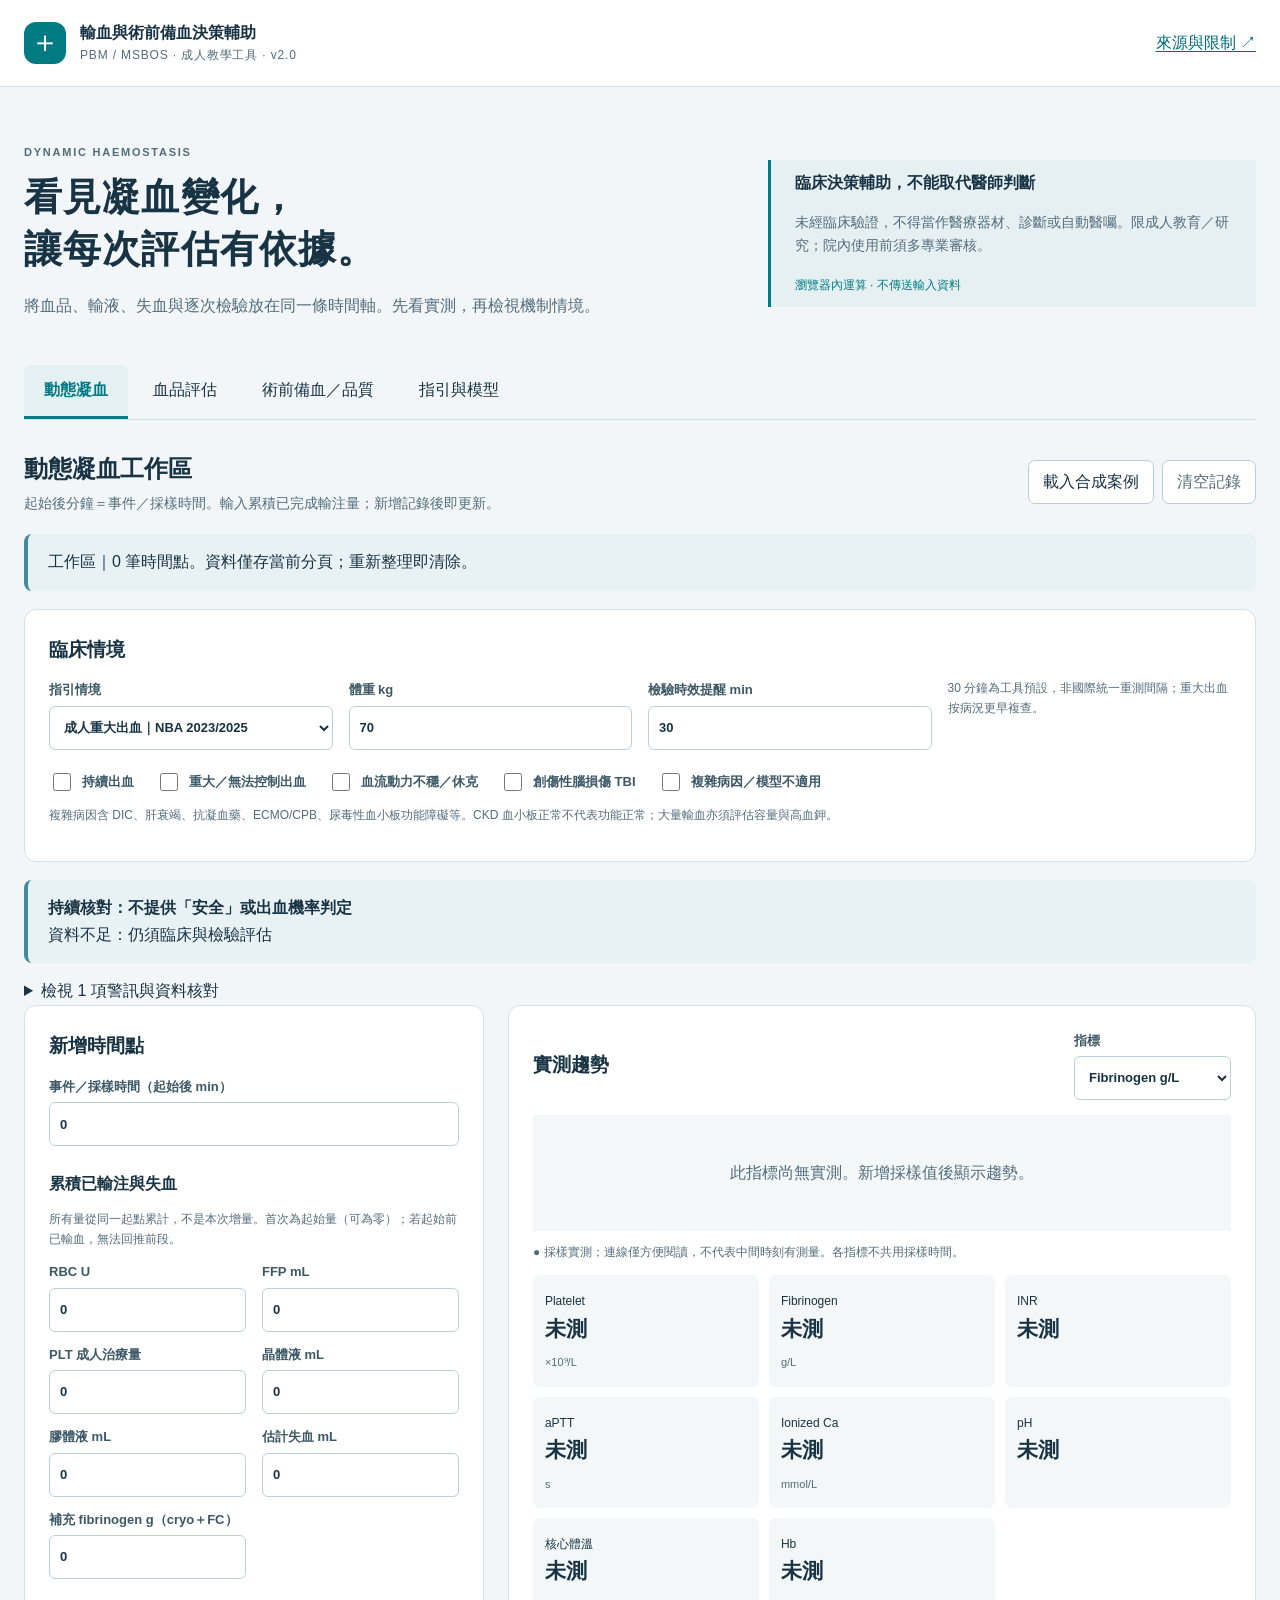
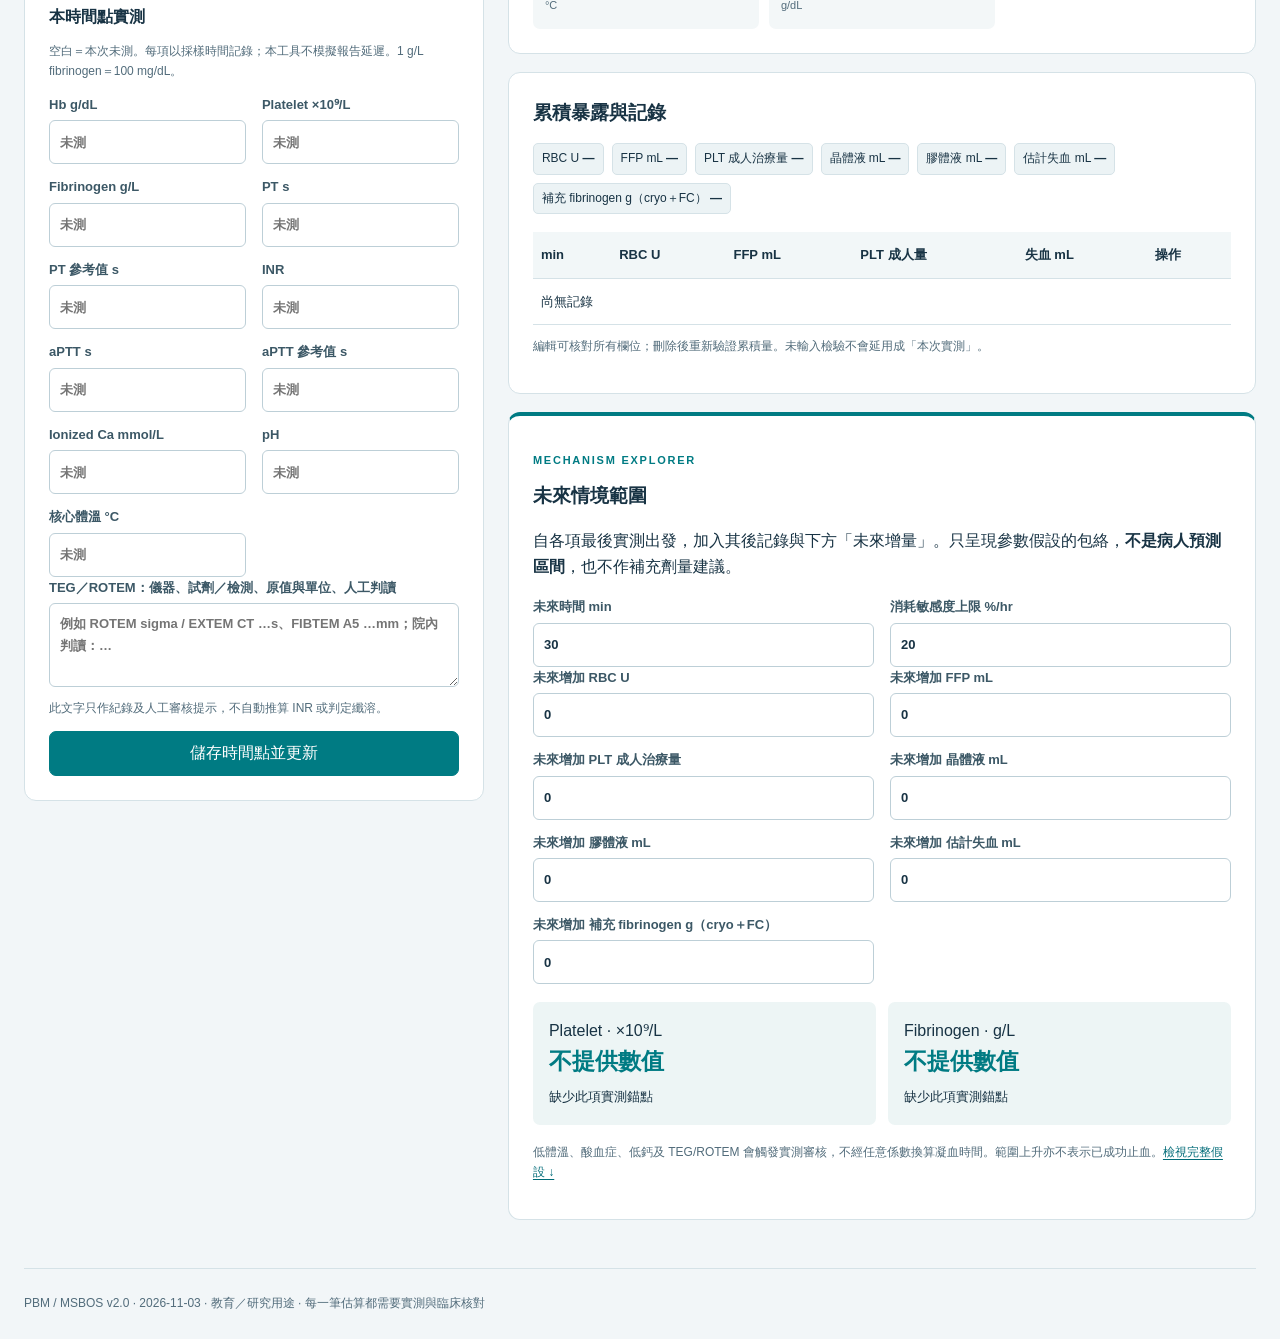
==== index.html @ fc794abc "Build dynamic coagulation education module with explicit uncertainty" ====
<!doctype html><html lang="zh-Hant"><head><meta charset="utf-8"><meta name="viewport" content="width=device-width,initial-scale=1"><meta name="referrer" content="no-referrer"><meta name="description" content="成人輸血與術前備血教學，實測凝血趨勢與具明確假設的情境模擬。"><title>輸血與術前備血決策輔助｜動態凝血</title><style>:root{--ink:#183344;--muted:#526c7b;--teal:#007b83;--line:#d5e2e7;--bg:#f2f6f8;--red:#ad3040;--amber:#8c5c16}*{box-sizing:border-box}body{margin:0;background:var(--bg);color:var(--ink);font:16px/1.65 -apple-system,BlinkMacSystemFont,"PingFang TC","Microsoft JhengHei",sans-serif}header{background:#fff;border-bottom:1px solid var(--line);padding:20px max(24px,calc((100vw - 1280px)/2));display:flex;justify-content:space-between;align-items:center;gap:20px}.brand{display:flex;gap:14px;align-items:center}.brand small{display:block;font-size:12px;letter-spacing:.07em;color:var(--muted)}.cross{background:var(--teal);color:white;width:42px;height:42px;text-align:center;font-size:30px;line-height:40px;border-radius:12px}a{color:#006b78;text-underline-offset:3px}main{max-width:1328px;padding:0 24px;margin:auto}.intro{display:grid;grid-template-columns:1.4fr 1fr;gap:60px;padding:45px 0 30px}.intro h1{font-size:38px;line-height:1.35;letter-spacing:.03em;margin:10px 0 18px}.intro p{color:var(--muted);max-width:650px}.intro aside{border-left:3px solid var(--teal);padding:10px 24px;align-self:center;background:#e6f0f2}.intro aside p{font-size:14px}.eyebrow{font-size:11px;letter-spacing:.16em;color:var(--teal);font-weight:750}.tag{font-size:12px;color:var(--teal)}nav{display:flex;gap:5px;border-bottom:1px solid var(--line);margin-bottom:25px;overflow:auto}button,input,select,textarea{font:inherit}button{cursor:pointer;border:1px solid #b8ced6;background:white;border-radius:7px;padding:8px 14px;color:var(--ink);min-height:44px}button:hover{background:#e5f0f3}button.primary{background:var(--teal);border-color:var(--teal);color:white;width:100%}.quiet{color:var(--muted)}.tab{border:0;border-radius:6px 6px 0 0;background:transparent;white-space:nowrap;padding:12px 20px;border-bottom:3px solid transparent}.tab.active{border-bottom-color:var(--teal);color:var(--teal);font-weight:700;background:#e5f0f2}h2{font-size:24px;margin:4px 0}h3{font-size:19px;margin:0 0 14px}h4{margin:25px 0 8px}.section-title{display:flex;justify-content:space-between;gap:16px;align-items:center;margin-bottom:15px}.section-title p{margin:4px 0;color:var(--muted);font-size:14px}.section-title h3{margin:0}.actions{display:flex;gap:8px;flex-shrink:0}.panel{background:#fff;border:1px solid var(--line);border-radius:12px;padding:24px;margin:18px 0;min-width:0}.grid{display:grid;gap:12px 16px}.four{grid-template-columns:repeat(4,minmax(0,1fr))}.two{grid-template-columns:repeat(2,minmax(0,1fr))}label{display:block;font-size:13px;font-weight:650;color:#3c5866}input:not([type=checkbox]),select,textarea{display:block;width:100%;min-width:0;border:1px solid #bdcfd7;border-radius:6px;padding:9px 10px;background:#fff;color:var(--ink);margin:5px 0 0;min-height:44px}textarea{resize:vertical}.checks{display:flex;gap:12px 22px;flex-wrap:wrap;margin:20px 0 8px}.checks label{display:flex;align-items:center;gap:8px}.checks input{accent-color:var(--teal);width:18px;height:18px}.hint{color:var(--muted);font-size:12px;font-weight:400}.notice{background:#e8f1f4;padding:15px 20px;border-radius:8px;border-left:4px solid #438b9c;margin:15px 0}.notice.danger{border-color:var(--red);background:#fff0f1}.notice b{display:block}.signal{border-left:3px solid #d3a15f;padding:10px 14px;margin:8px 0;background:#fbf7ef;font-size:14px}.signal.urgent{border-color:var(--red);background:#fff1f2}.workspace{display:grid;grid-template-columns:minmax(300px,.83fr) minmax(0,1.35fr);gap:24px}.workspace .panel:first-child{margin-top:0}.right{min-width:0}.metrics{display:grid;grid-template-columns:repeat(3,minmax(0,1fr));gap:10px}.metric{padding:12px;background:#f3f7f8;border-radius:7px}.metric strong{display:block;font-size:21px;font-family:ui-monospace,monospace}.metric small{font-size:11px;color:var(--muted)}.metric span{font-size:12px}.totals{display:flex;gap:8px;flex-wrap:wrap;font-size:12px;margin-bottom:18px}.totals span{background:#ecf3f5;border:1px solid var(--line);padding:5px 8px;border-radius:5px}.scroll{overflow:auto;max-width:100%}table{border-collapse:collapse;width:100%;font-size:13px}th,td{text-align:left;padding:12px 8px;border-bottom:1px solid var(--line);vertical-align:top}th{background:#f2f7f8;white-space:nowrap}td button{font-size:12px;padding:4px 8px}.scenario{border-top:4px solid var(--teal)}.range{display:grid;grid-template-columns:1fr 1fr;gap:12px;margin:18px 0}.range div{background:#edf5f5;padding:16px;border-radius:7px}.range strong{font-size:23px;display:block;font-family:ui-monospace,monospace;color:var(--teal)}.error{color:var(--red);font-weight:650;margin:12px 0}svg{display:block;width:100%;height:auto;max-height:260px}.chart-empty{padding:45px 15px;text-align:center;background:#f3f7f8;color:var(--muted)}.danger-title{color:var(--red)}footer{font-size:12px;color:var(--muted);border-top:1px solid var(--line);padding:25px 0;margin-top:30px}button:focus-visible,input:focus-visible,select:focus-visible,textarea:focus-visible,a:focus-visible{outline:3px solid #009ba3;outline-offset:3px}[hidden]{display:none!important}ul{padding-left:22px}li{margin:8px 0}#sources td{min-width:170px}#sources td:nth-child(2){min-width:280px}#qualityResult{margin-top:15px}.pane{scroll-margin-top:20px}@media(max-width:900px){.four{grid-template-columns:repeat(2,minmax(0,1fr))}.workspace{grid-template-columns:1fr}.intro{gap:24px}.intro h1{font-size:30px}.metrics{grid-template-columns:repeat(4,minmax(0,1fr))}}@media(max-width:560px){main{padding:0 14px}header{padding:15px;align-items:flex-start}header>a{font-size:12px;white-space:nowrap}.brand strong{font-size:14px}.cross{display:none}.intro{display:block;padding:25px 0 15px}.intro h1{font-size:29px}.intro aside{margin-top:22px;padding:15px}.panel{padding:18px;border-radius:9px}.section-title{align-items:flex-start;flex-direction:column}.actions{width:100%;flex-wrap:wrap}.metrics{grid-template-columns:repeat(2,minmax(0,1fr))}.four{grid-template-columns:1fr}.two{gap:12px}.range{grid-template-columns:1fr}.tab{padding:10px 14px;font-size:14px}.checks{gap:12px}.intro p{font-size:14px}h2{font-size:21px}#sources td{font-size:12px}}
</style></head><body>
<header><div class="brand"><span class="cross">＋</span><div><strong>輸血與術前備血決策輔助</strong><small>PBM / MSBOS · 成人教學工具 · v2.0</small></div></div><a href="#sources">來源與限制 ↗</a></header>
<main><div class="intro"><div><p class="eyebrow">DYNAMIC HAEMOSTASIS</p><h1>看見凝血變化，<br>讓每次評估有依據。</h1><p>將血品、輸液、失血與逐次檢驗放在同一條時間軸。先看實測，再檢視機制情境。</p></div><aside><b>臨床決策輔助，不能取代醫師判斷</b><p>未經臨床驗證，不得當作醫療器材、診斷或自動醫囑。限成人教育／研究；院內使用前須多專業審核。</p><span class="tag">瀏覽器內運算 · 不傳送輸入資料</span></aside></div>
<nav aria-label="功能"><button class="tab active" data-tab="dynamic">動態凝血</button><button class="tab" data-tab="products">血品評估</button><button class="tab" data-tab="msbos">術前備血／品質</button><button class="tab" data-tab="sources">指引與模型</button></nav>
<section id="dynamic" class="pane">
<div class="section-title"><div><h2>動態凝血工作區</h2><p>起始後分鐘＝事件／採樣時間。輸入累積已完成輸注量；新增記錄後即更新。</p></div><div class="actions"><button id="demo">載入合成案例</button><button id="clear" class="quiet">清空記錄</button></div></div>
<div id="mode" class="notice">目前無資料。請加入實測記錄，或載入教學案例。重新整理會清除所有輸入。</div>
<div class="panel"><h3>臨床情境</h3><div class="grid four"><label>指引情境<select id="context"><option value="nba">成人重大出血｜NBA 2023/2025</option><option value="trauma">創傷｜European 2023</option><option value="peri">一般術中出血｜Anaesthetists 2025</option><option value="obstetric">產科出血｜Anaesthetists 2025</option></select></label><label>體重 kg<input id="weight" type="number" value="70" min="40" max="150"></label><label>檢驗時效提醒 min<input id="stale" type="number" value="30" min="5" max="120"></label><div class="hint">30 分鐘為工具預設，非國際統一重測間隔；重大出血按病況更早複查。</div></div><div class="checks"><label><input id="active" type="checkbox">持續出血</label><label><input id="major" type="checkbox">重大／無法控制出血</label><label><input id="shock" type="checkbox">血流動力不穩／休克</label><label><input id="tbi" type="checkbox">創傷性腦損傷 TBI</label><label><input id="complex" type="checkbox">複雜病因／模型不適用</label></div><p class="hint">複雜病因含 DIC、肝衰竭、抗凝血藥、ECMO/CPB、尿毒性血小板功能障礙等。CKD 血小板正常不代表功能正常；大量輸血亦須評估容量與高血鉀。</p></div>
<div id="risk" role="status" aria-live="polite"></div>
<div class="workspace"><div><form id="recordForm" class="panel"><div class="section-title"><h3 id="formTitle">新增時間點</h3><button type="button" id="cancelEdit" hidden>取消編輯</button></div><label>事件／採樣時間（起始後 min）<input name="t" type="number" min="0" max="10080" value="0" required></label><h4>累積已輸注與失血</h4><p class="hint">所有量從同一起點累計，不是本次增量。首次為起始量（可為零）；若起始前已輸血，無法回推前段。</p><div id="exposureFields" class="grid two"></div><h4>本時間點實測</h4><p class="hint">空白＝本次未測。每項以採樣時間記錄；本工具不模擬報告延遲。1 g/L fibrinogen＝100 mg/dL。</p><div id="labFields" class="grid two"></div><label>TEG／ROTEM：儀器、試劑／檢測、原值與單位、人工判讀<textarea name="vem" rows="3" maxlength="1500" placeholder="例如 ROTEM sigma / EXTEM CT …s、FIBTEM A5 …mm；院內判讀：…"></textarea></label><p class="hint">此文字只作紀錄及人工審核提示，不自動推算 INR 或判定纖溶。</p><div id="formError" class="error" role="alert"></div><button class="primary" type="submit">儲存時間點並更新</button></form></div>
<div class="right"><div class="panel"><div class="section-title"><h3>實測趨勢</h3><label>指標<select id="trendMetric"></select></label></div><div id="chart"></div><p class="hint">● 採樣實測；連線僅方便閱讀，不代表中間時刻有測量。各指標不共用採樣時間。</p><div id="latest" class="metrics"></div></div><div class="panel"><h3>累積暴露與記錄</h3><div id="totals" class="totals"></div><div class="scroll" tabindex="0" aria-label="時間序列表"><table><thead><tr><th>min</th><th>RBC U</th><th>FFP mL</th><th>PLT 成人量</th><th>失血 mL</th><th>操作</th></tr></thead><tbody id="history"></tbody></table></div><p class="hint">編輯可核對所有欄位；刪除後重新驗證累積量。未輸入檢驗不會延用成「本次實測」。</p></div>
<div class="panel scenario"><p class="eyebrow">MECHANISM EXPLORER</p><h3>未來情境範圍</h3><p>自各項最後實測出發，加入其後記錄與下方「未來增量」。只呈現參數假設的包絡，<b>不是病人預測區間</b>，也不作補充劑量建議。</p><div class="grid two"><label>未來時間 min<input id="horizon" type="number" min="0" max="60" value="30"></label><label>消耗敏感度上限 %/hr<input id="consume" type="number" min="0" max="50" value="20"></label></div><div id="planFields" class="grid two"></div><div id="simulation" aria-live="polite"></div><p class="hint">低體溫、酸血症、低鈣及 TEG/ROTEM 會觸發實測審核，不經任意係數換算凝血時間。範圍上升亦不表示已成功止血。<a href="#model">檢視完整假設 ↓</a></p></div></div></div>
</section>
<section id="products" class="pane" hidden><h2>血品評估與再評估</h2><p>沿用動態工作區的最新實測與臨床情境。重大出血期間 Hb 可延遲反映失血，不能套穩定病人單一閾值。</p><div class="panel"><label>穩定成人 RBC 情境<select id="rbcContext"><option value="general">一般穩定住院成人（Hb &lt;7）</option><option value="cardiac">心臟手術（可採 &lt;7.5）</option><option value="cvd">骨科手術／既有心血管病（可採 &lt;8）</option><option value="ami">急性心肌梗塞（2025 條件性 &lt;10）</option></select></label><div id="rbcResult" class="notice"></div><div id="productSignals"></div><h3>人工確認清單</h3><ul><li>先找出血源並止血，核對病人、血型／不規則抗體、相容性與輸注反應。</li><li>凝血因子不足評估 FFP；低 fibrinogen 評估冷沉澱／濃縮製劑；低血小板或功能障礙需依病因判斷。不能只追求 INR 正常。</li><li>MTP 依本院包組與血品規格啟動；取得檢驗後依止血效果及目標導向調整，不由此模型自動開立。</li><li>補充後重測 CBC、PT/INR、aPTT、fibrinogen、iCa／血氣、核心體溫；需要時由受訓人員判讀 TEG/ROTEM。</li><li>CKD／心衰竭須評估 TACO、高血鉀與速率；腎移植候選者須衡量致敏風險，但不能因此延誤救命輸血。</li></ul><p>血品增量與袋數高度依賴規格及持續消耗，本版不保證「1 U RBC 增加 1 g/dL」或將海外 platelet／cryo 袋數直接套用台灣。</p></div></section>
<section id="msbos" class="pane" hidden><h2>術前備血與品質工作表</h2><div class="notice">原 HTML 的 60 餘術式表目前未取得。本版提供可操作的院內資料工作表，不冒充已核定 MSBOS。備血量需用本院術式資料及血庫規範審定。</div><div class="panel"><h3>備血核對</h3><div class="grid two"><label>術式（不輸入病人身分）<input id="surgery" maxlength="100" placeholder="填寫術式"></label><label>本院核定備血類別<select id="prep"><option value="">尚未核定／待血庫確認</option>N：不例行備血</option>T&amp;S：血型與抗體篩檢</option>T&amp;C：交叉配血</option></select></label><label>本院核定 RBC 備血 U<input id="prepUnits" type="number" min="0" max="30" step="1"></label></div><div class="checks"><label><input id="antibody" type="checkbox">不規則抗體／配血困難</label><label><input id="anemia" type="checkbox">貧血／出血風險升高</label></div><div id="prepResult" class="notice"></div><p>手術急迫性、手術醫師預估失血、既有 Hb、血品到位時間及可用血庫資源均須個別評估。N 不等於任何情況都不用輸血。</p></div><form id="qualityForm" class="panel"><h3>同術式、同期間、同族群的用血品質</h3><div class="grid four"><label>手術總人次<input name="cases" type="number" min="0" step="1" required></label><label>受血人次<input name="recipients" type="number" min="0" step="1" required></label><label>交叉配血 RBC U<input name="cross" type="number" min="0" step="1" required></label><label>實際輸注 RBC U<input name="used" type="number" min="0" step="1" required></label></div><button type="submit">計算品質指標</button><div id="qualityResult" role="status"></div><p class="hint">C:T＝配血／輸注 U；輸血率＝受血人次／手術人次；TI＝輸注 U／手術人次；利用率＝輸注／配血 U。分母零顯示無法計算。急用未交叉配血輸注不應混入此分母，需另案分析。</p></form></section>
<section id="sources" class="pane" hidden><h2>指引、閾值與模型邊界</h2><p>文獻查核日期：2026-11-03。這是可審核的教學規則，非全面涵蓋所有疾病、用藥及輸血適應症。</p>
<div class="panel"><h3>情境與來源對照</h3><div class="scroll"><table><thead><tr><th>來源</th><th>本版採用</th><th>限制</th></tr></thead><tbody><tr><td><a href="https://www.blood.gov.au/patient-blood-management-guideline-adults-critical-bleeding" target="_blank" rel="noopener">NBA 成人重大出血 2023／2025 更新</a></td><td>R1–2、GPS2：重複監測；fibrinogen &lt;2.0、INR &gt;1.5、PT/aPTT &gt;1.5×ULN、iCa &lt;1、pH &lt;7.2、核心溫度 &lt;35；考慮每 4 U RBC 重測。</td><td>警戒值不是一律輸注門檻。官方頁面現標示修訂審查中；2025 更新含 cryo 規格。</td></tr><tr><td><a href="https://link.springer.com/article/10.1186/s13054-023-04327-7" target="_blank" rel="noopener">European trauma 第六版 2023</a></td><td>R11/26–31：目標導向；重大出血且 fibrinogen ≤1.5 或功能不足評估補充；持續出血 PLT 目標 &gt;50，TBI &gt;100；iCa 維持正常（約 1.1–1.3）。</td><td>創傷情境。PT/aPTT &gt;1.5×正常值；本版創傷模式請輸入院內正常對照值。iCa &lt;0.9 特別危急，不能等到此值才處理。</td></tr><tr><td><a href="https://associationofanaesthetists-publications.onlinelibrary.wiley.com/doi/10.1111/anae.16542" target="_blank" rel="noopener">Association of Anaesthetists 2025</a></td><td>重大出血時：INR &gt;1.5、fibrinogen &lt;1.5（產科 &lt;2.0）、PLT &lt;50（產科 &lt;75）為血品評估參考。</td><td>需配合出血與重複檢驗；不可延伸為無出血者之常規預防輸血。</td></tr></tbody></table></div><p>固定比例 MTP 的袋數／成人 platelet 劑量在各國定義不同；本版不自動換算或裁定比例是否足夠。取得實測後依本院方案調整。</p><p><a href="https://www.isbtweb.org/resource/red-blood-cell-transfusion-2023-aabb-international-guidelines.html" target="_blank" rel="noopener">AABB 2023 RBC 指引</a>用於穩定成人；<a href="https://www.aabb.org/news-resources/news/article/2025/08/20/expert-panel-recommends-liberal-transfusion-strategy-for-hospitalized-patients-with-ami" target="_blank" rel="noopener">AABB 2025 AMI</a>為條件性、低確定性建議，需個別權衡。</p><p><a href="https://www.isth.org/page/Published_Guidance" target="_blank" rel="noopener">ISTH 2026 factor concentrates guidance</a>（doi:10.1016/j.jtha.2026.07.030）已在官方清單確認；全文存取受限，未據此新增劑量或宣稱完整符合。台灣仿單、給付與院內 MTP 均待另行核定。</p></div>
<div class="panel" id="model"><h3>情境模型：機制與未驗證假設</h3><p>本版刻意不用風險分數、事件機率、精確凝血時間或經驗證之名義。每項最後採樣值各自重新錨定，逐區間運算；未來欄位為增量，歷史欄位為累積量。尚未重測的舊值仍標示原時間。</p><ul><li>估計血容量 V＝體重 × 0.06–0.08 L/kg；Hct 假設 0.35–0.45，血漿容積 PV＝V×(1−Hct)。不適用妊娠血容量、極端體型、兒童或大量血容量變化的精確推估。</li><li>區間有效輸入 I＝RBC U×0.28 L＋FFP L＋PLT 成人量×0.25 L＋晶體液 L×0.15–0.40＋膠體液 L。0.28/0.25 L 是假設規格；實際產品體積需血庫核對。膠體液僅作容量近似，未描述直接凝血效應。</li><li>稀釋因子 D＝exp(−min(失血 L,I)/V)×V/[V＋max(0,I−失血 L)]。維持固定參考血容量、均勻混合及近似等容置換；失血而無補液不直接降低濃度，但絕不表示無休克。</li><li>下一值＝前值×D×(1−c)<sup>區間小時</sup>＋假設補充增量。c 範圍 0 至所選上限（預設 20%/hr、可調 0–50），是敏感度假設，不是測得消耗率。</li><li>PLT 增量＝成人量×15–45 ×10⁹/L×70/體重；fibrinogen 增量＝(FFP L×1.5–3 g/L＋實際已補充 fibrinogen g)×0.4–1.0/PV。僅粗略表達回收率差異；冷沉澱必須由血庫換算實際 g，不輸入袋數。</li><li>補充視為區間末進入，先失血／稀釋後補充；無法刻畫區間內先後順序、尿量、分布、持續流失、免疫破壞、纖溶與內源生成。應將重要輸注與採樣拆成多個時間點。</li><li>枚舉 2⁵ 組參數角點顯示最小／最大，沒有分布校準或臨床驗證，不是 95% 區間，亦不保證包住真值。實際回收可為零，消耗可超出假設。</li><li>錨點後失血 ≥最低估計血容量、淨血管內容量偏差 &gt;30%V、錨點超過 120 min、體重不在 40–150 kg 或勾選複雜病因：停止數值情境。這些停止條件亦是工具保守設定，非生理硬界線。</li></ul><p><b>PT/INR、aPTT、iCa、pH、體溫與 TEG/ROTEM 不作數值預測。</b>凝血時間與因子濃度非線性，檢驗可能在標準溫度、再鈣化條件下測得，不能充分反映低溫或低鈣在體內的影響。</p></div>
<div class="panel"><h3>資料、審核與版本狀態</h3><p>不要求姓名、病歷號或身分資料；輸入僅留在此分頁記憶體，無上傳、分析追蹤或自動儲存。請勿輸入可識別病人資料。教學案例完全合成。關閉／重新整理即清除；公開程式庫不含臨床紀錄。</p><p>本版為原附件無法取得後的重建版本，保留功能方向而非原始術式表。所有模型與規則需由血庫、麻醉、急診、相關主治醫師及輸血委員會審核；尚未進行前瞻性或回溯性臨床效度驗證。</p></div></section>
<footer>PBM / MSBOS v2.0 · 2026-11-03 · 教育／研究用途 · 每一筆估算都需要實測與臨床核對</footer></main><script>/* Deterministic education logic. No patient-specific validated prediction. */
const Coag=(()=>{
'use strict';
const exposure=['rbc','ffp','plt','cryst','colloid','loss','fibG'];
const labs={hb:['Hb','g/dL',0,30],platelet:['Platelet','×10⁹/L',0,2000],fibrinogen:['Fibrinogen','g/L',0,20],pt:['PT','s',1,300],ptNormal:['PT 參考值','s',1,100],inr:['INR','',.1,30],aptt:['aPTT','s',1,500],apttNormal:['aPTT 參考值','s',1,200],ca:['Ionized Ca','mmol/L',0,3],ph:['pH','',6.5,7.8],temp:['核心體溫','°C',25,43]};
const numeric=v=>v===null||v===undefined||String(v).trim()===''?null:(Number.isFinite(Number(v))?Number(v):null);
function validate(rows){let prev=null;for(const r of rows){if(!Number.isFinite(r.t)||r.t<0||r.t>10080)throw Error('時間須為 0–10080 分鐘');if(prev&&r.t<=prev.t)throw Error('時間須嚴格遞增；同次抽血請編輯原列');for(const k of exposure){if(!Number.isFinite(r[k])||r[k]<0)throw Error(k+' 累積量須為非負數');if(prev&&r[k]<prev[k])throw Error(k+' 累積量不得減少');}for(const [k,v]of Object.entries(labs))if(r[k]!=null&&(!Number.isFinite(r[k])||r[k]<v[2]||r[k]>v[3]))throw Error(v[0]+' 超出輸入範圍');prev=r;}return true;}
function latest(rows,k){for(let i=rows.length-1;i>=0;i--)if(rows[i][k]!=null)return{value:rows[i][k],t:rows[i].t,row:rows[i],index:i};return null;}
function assess(rows,c){validate(rows);const last=rows.at(-1);const now=last?.t??0;const L={};for(const k of Object.keys(labs))L[k]=latest(rows,k);const alerts=[];const add=(code,text,level='review')=>alerts.push({code,text,level});const bleeding=c.active||c.major||c.shock;
if(c.major||c.shock)add('mtp','重大出血／休克：立即由團隊評估啟動或持續 MTP/MHP、止血與灌流復甦；同步通知血庫、麻醉／急診及主治醫師，不等待檢驗或模擬。','urgent');
const fibCut=c.context==='nba'||c.context==='obstetric'?2:1.5;const pCut=c.context==='trauma'&&c.tbi?100:c.context==='obstetric'?75:50;
if(L.fibrinogen&&(c.context==='trauma'?L.fibrinogen.value<=fibCut:L.fibrinogen.value<fibCut))add('fib',`Fibrinogen ${L.fibrinogen.value} g/L：${c.context==='nba'?'低於重大出血警戒值 2.0':'達所選情境補充評估閾值 '+fibCut}；${bleeding?'評估冷沉澱或纖維蛋白原補充，依血庫規格與重測調整':'先核對病因與出血，不能僅憑此值自動輸血'}。`,bleeding?'urgent':'review');
if(L.platelet&&(c.context==='trauma'?L.platelet.value<=pCut:L.platelet.value<pCut))add('plt',`Platelet ${L.platelet.value} ×10⁹/L：${bleeding?'評估血小板補充':'核對出血／處置情境，非自動輸注'}；所選情境參考 ${pCut}，數量不代表功能。`,bleeding?'urgent':'review');
// PT/aPTT ratios only from paired reference in same blood draw.
const prolonged=rows.some(r=>r===L.pt?.row&&r.ptNormal!=null&&r.pt/r.ptNormal>1.5)||rows.some(r=>r===L.aptt?.row&&r.apttNormal!=null&&r.aptt/r.apttNormal>1.5)||L.inr?.value>1.5;
if(prolonged)add('factor',`PT/INR 或 aPTT 延長：${bleeding?'評估凝血因子缺乏與 FFP 目標導向補充':'核對病因與出血情境'}；肝病／抗凝血藥物不能以 INR 一律矯正。`,bleeding?'urgent':'review');
for(const [k,cut,msg]of [['ca',c.context==='trauma'?1.1:1,'游離鈣低：複測、評估 citrate 負荷及鈣補充；目標為正常範圍，不以警戒值當完整矯正目標'],['ph',7.2,'酸血症：評估灌流、休克與病因，不能只靠血品矯正'],['temp',35,'低體溫：積極保溫並使用適當血品加溫裝置']])if(L[k]&&L[k].value<cut)add(k,msg,bleeding?'urgent':'review');
const required=['platelet','fibrinogen','inr','aptt','ca','ph','temp'];const missing=required.filter(k=>!L[k]);if(missing.length)add('missing','資料不足／尚未測量：'+missing.map(k=>labs[k][0]).join('、')+'；不能當作正常。');
for(const k of required){const l=L[k];if(!l)continue;if(now-l.t>=c.stale)add('stale-'+k,`${labs[k][0]} 採樣距今 ${now-l.t} 分鐘：已達工具時效提醒，請核對是否重測。`);if(last.rbc-l.row.rbc>=4)add('rbc-'+k,`${labs[k][0]} 採樣後已輸 ${last.rbc-l.row.rbc} U RBC：考慮立即重測（NBA 每 4 U 再評估）。`,bleeding?'urgent':'review');}
for(const k of ['pt','aptt'])if(L[k]&&L[k].row[k+'Normal']==null)add('ref-'+k,labs[k][0]+' 缺同次參考值，無法計算倍數；不將秒數直接當比值。');
if(c.complex)add('complex','複雜病因：DIC、肝衰竭、抗凝血藥、ECMO/CPB、尿毒性血小板功能障礙等需病因評估及專科人工審核；停止數值情境外推。');
if(last?.vem?.trim())add('vem','已有 TEG/ROTEM 原值紀錄：依同儀器、同試劑及院內演算法由受訓人員判讀；不套跨平台閾值。');
if(bleeding&&alerts.some(x=>['fib','plt','factor','ca','ph','temp'].includes(x.code)))add('escalate','持續出血合併凝血／生理高風險訊號：立即由主治醫師及血庫人工審核，依臨床嚴重度評估啟動或升級 MTP，重複抽血及目標導向補充；不等待模擬。','urgent');
if(L.ca&&L.ca.value<.9)add('severe-ca','iCa <0.9 mmol/L：特別危急，應立即人工評估及處理，不論是否勾選持續出血。','urgent');
return{latest:L,alerts,urgent:alerts.some(x=>x.level==='urgent'),missing,summary:missing.length?'資料不足：仍須臨床與檢驗評估':'目前輸入未必反映全部止血能力；不能排除重大出血或功能性凝血障礙'};}
const blank=t=>({t,rbc:0,ffp:0,plt:0,cryst:0,colloid:0,loss:0,fibG:0});
function simulate(rows,c,plan,key,consume=20){
const no=reason=>({range:null,reason});if(!['platelet','fibrinogen'].includes(key))return no('此項僅實測，不作數值外推');validate(rows);if(c.complex)return no('複雜病因超出模型');if(!Number.isFinite(c.weight)||c.weight<40||c.weight>150)return no('模型限 40–150 kg 成人');if(!Number.isFinite(consume)||consume<0||consume>50)return no('消耗假設須為 0–50%/hr');
const anchor=latest(rows,key);if(!anchor)return no('缺少此項實測錨點');if(!Number.isFinite(plan.t)||plan.t<0||plan.t>60)return no('情境限未來 0–60 分鐘');for(const k of exposure)if(!Number.isFinite(plan[k])||plan[k]<0)return no('情境量需完整且非負');const now=rows.at(-1).t;if(now+plan.t-anchor.t>120)return no('距此項實測超過 120 分鐘，停止外推');
let prev=anchor.row;const intervals=[];for(const r of rows.slice(anchor.index+1)){const d={t:r.t-prev.t};for(const k of exposure)d[k]=r[k]-prev[k];intervals.push(d);prev=r;}intervals.push(plan);
// Stop on cumulative blood-volume replacement or implausible balance; no precision at extremes.
const sum=k=>intervals.reduce((s,d)=>s+d[k],0);const bvMin=c.weight*.06;if(sum('loss')/1000>=bvMin)return no('錨點後失血達估計血容量，停止簡化模型');
const values=[];for(const bvCoef of [.06,.08])for(const hct of [.35,.45])for(const retention of [.15,.4])for(const recovery of [.4,1])for(const cons of [0,consume/100]){
let v=anchor.value;const bv=c.weight*bvCoef,pv=bv*(1-hct);let balance=0;
for(const d of intervals){const input=d.rbc*.28+d.ffp/1000+d.plt*.25+d.cryst/1000*retention+d.colloid/1000;const loss=d.loss/1000;balance+=input-loss;if(Math.abs(balance)>.3*bv)return no('情境淨血管內容量偏差 >30% 血容量，停止外推；未納尿量與再分布');const dilution=Math.exp(-Math.min(loss,input)/bv)*bv/(bv+Math.max(0,input-loss));v*=dilution*Math.pow(1-cons,d.t/60);if(key==='platelet')v+=d.plt*(recovery===1?45:15)*70/c.weight;else v+=(d.ffp/1000*(recovery===1?3:1.5)+d.fibG)*recovery/pv;
}values.push(v);}
return{range:[Math.min(...values),Math.max(...values)],reason:'機制情境包絡；非信賴區間、非臨床預測，實際值可落在範圍外',anchor:anchor.t};}
function quality(cases,recipients,cross,used){for(const n of [cases,recipients,cross,used])if(!Number.isFinite(n)||n<0||!Number.isInteger(n))throw Error('請輸入非負整數');if(recipients>cases||used>cross||recipients>used||(recipients===0&&used>0))throw Error('受血人數／輸注單位／配血單位不一致（限同術式、期間及族群）');return{ct:used?cross/used:null,rate:cases?recipients/cases*100:null,index:cases?used/cases:null,util:cross?used/cross*100:null};}
return{numeric,validate,latest,assess,simulate,quality,exposure,labs,blank};})();
if(typeof module!=='undefined')module.exports=Coag;
</script><script>'use strict';
(()=>{
const $=id=>document.getElementById(id),esc=v=>String(v).replace(/[&<>"']/g,x=>({'&':'&amp;','<':'&lt;','>':'&gt;','"':'&quot;',"'":'&#39;'}[x]));
const exposureLabels={rbc:'RBC U',ffp:'FFP mL',plt:'PLT 成人治療量',cryst:'晶體液 mL',colloid:'膠體液 mL',loss:'估計失血 mL',fibG:'補充 fibrinogen g（cryo＋FC）'};
let rows=[],editing=-1,isDemo=false;
const form=$('recordForm');
for(const [k,label]of Object.entries(exposureLabels)){$('exposureFields').insertAdjacentHTML('beforeend',`<label>${label}<input name="${k}" type="number" min="0" step="any" value="0" required></label>`);$('planFields').insertAdjacentHTML('beforeend',`<label>未來增加 ${label}<input id="plan-${k}" type="number" min="0" step="any" value="0"></label>`);}
for(const [k,[label,unit,min,max]]of Object.entries(Coag.labs)){$('labFields').insertAdjacentHTML('beforeend',`<label>${label} ${unit}<input name="${k}" type="number" min="${min}" max="${max}" step="any" placeholder="未測" aria-label="${label} ${unit}"></label>`);if(!k.endsWith('Normal'))$('trendMetric').insertAdjacentHTML('beforeend',`<option value="${k}" ${k==='fibrinogen'?'selected':''}>${label} ${unit}</option>`);}
function config(){return{context:$('context').value,weight:Coag.numeric($('weight').value),stale:Coag.numeric($('stale').value),active:$('active').checked,major:$('major').checked,shock:$('shock').checked,tbi:$('tbi').checked,complex:$('complex').checked};}
const signalHTML=a=>a.map(x=>`<div class="signal ${x.level==='urgent'?'urgent':''}">${esc(x.text)}</div>`).join('');
function resetForm(){editing=-1;form.reset();form.elements.t.value=rows.length?rows.at(-1).t+15:0;for(const k of Coag.exposure)form.elements[k].value=rows.at(-1)?.[k]??0;$('cancelEdit').hidden=true;$('formTitle').textContent='新增時間點';$('formError').textContent='';}
form.addEventListener('submit',e=>{e.preventDefault();const fd=new FormData(form);const r={};for(const k of ['t',...Coag.exposure,...Object.keys(Coag.labs)])r[k]=Coag.numeric(fd.get(k));r.vem=String(fd.get('vem')||'').trim();const next=rows.map(x=>({...x}));if(editing>=0)next[editing]=r;else next.push(r);try{Coag.validate(next);rows=next;resetForm();render();}catch(err){$('formError').textContent=err.message;}});
$('cancelEdit').onclick=resetForm;
$('history').onclick=e=>{const b=e.target.closest('button');if(!b)return;const i=Number(b.dataset.index);if(b.dataset.action==='edit'){editing=i;for(const k of Object.keys(rows[i]))if(form.elements[k])form.elements[k].value=rows[i][k]??'';$('formTitle').textContent=`編輯 ${rows[i].t} min 記錄`;$('cancelEdit').hidden=false;form.scrollIntoView({behavior:'smooth',block:'start'});}else{const next=rows.filter((_,j)=>j!==i);try{Coag.validate(next);rows=next;resetForm();render();}catch(err){$('formError').textContent=err.message;}}};
$('clear').onclick=()=>{rows=[];isDemo=false;for(const k of ['active','major','shock','tbi','complex'])$(k).checked=false;resetForm();render();};
$('demo').onclick=()=>{rows=[{...Coag.blank(0),hb:9.2,platelet:145,fibrinogen:2.4,pt:14,ptNormal:13,inr:1.1,aptt:32,apttNormal:35,ca:1.14,ph:7.34,temp:36.1,vem:''},{...Coag.blank(20),rbc:2,ffp:400,cryst:500,loss:900,hb:8,platelet:100,fibrinogen:1.8,inr:1.4,aptt:42,apttNormal:35,ca:1.02,ph:7.25,temp:35.4,vem:''},{...Coag.blank(45),rbc:6,ffp:800,cryst:900,loss:1800,hb:8.1,platelet:62,fibrinogen:1.3,inr:1.7,pt:23,ptNormal:13,aptt:57,apttNormal:35,ca:.88,ph:7.17,temp:34.7,vem:'合成教學：ROTEM／EXTEM CT 95 s；FIBTEM A5 5 mm；需同平台院內判讀'}];isDemo=true;$('active').checked=true;$('major').checked=true;$('context').value='nba';$('complex').checked=false;resetForm();render();};
function draw(){const k=$('trendMetric').value,pts=rows.filter(r=>r[k]!=null);if(!pts.length){$('chart').innerHTML='<div class="chart-empty">此指標尚無實測。新增採樣值後顯示趨勢。</div>';return;}const maxT=Math.max(1,rows.at(-1).t),min=Math.min(...pts.map(p=>p[k]))*.8,max=Math.max(...pts.map(p=>p[k]))*1.15||1;const x=t=>55+t/maxT*485,y=v=>190-(v-min)/(max-min||1)*150;const p=pts.map(r=>`${x(r.t)},${y(r[k])}`).join(' ');$('chart').innerHTML=`<svg viewBox="0 0 580 245" role="img" aria-label="${esc(Coag.labs[k][0])}實測時間趨勢"><path d="M55 20V195H550" fill="none" stroke="#a7bdc8"/><text x="5" y="40" font-size="12" fill="#526c7b">${max.toFixed(1)}</text><text x="5" y="190" font-size="12" fill="#526c7b">${min.toFixed(1)}</text><polyline points="${p}" fill="none" stroke="#007b83" stroke-width="2"/>${pts.map(r=>`<circle cx="${x(r.t)}" cy="${y(r[k])}" r="5" fill="#007b83"/><text x="${x(r.t)}" y="${Math.max(16,y(r[k])-12)}" text-anchor="middle" font-size="13" fill="#183344">${r[k]}</text><text x="${x(r.t)}" y="218" text-anchor="middle" font-size="12" fill="#526c7b">${r.t}m</text>`).join('')}</svg>`;}
function renderSim(c){const plan=Coag.blank(Coag.numeric($('horizon').value));for(const k of Coag.exposure)plan[k]=Coag.numeric($('plan-'+k).value);const html=['platelet','fibrinogen'].map(k=>{const r=Coag.simulate(rows,c,plan,k,Coag.numeric($('consume').value));return `<div><span>${Coag.labs[k][0]} · ${Coag.labs[k][1]}</span><strong>${r.range?r.range.map(v=>k==='platelet'?Math.round(v):v.toFixed(1)).join(' – '):'不提供數值'}</strong><small>${esc(r.range?'實測錨點 '+r.anchor+' min → 未來 '+plan.t+' min：'+r.reason:r.reason)}</small></div>`;}).join('');$('simulation').innerHTML='<div class="range">'+html+'</div>';}
function renderProducts(a,c){const l=a.latest.hb;const acute=c.active||c.major||c.shock;const kind=$('rbcContext').value,cut={general:7,cardiac:7.5,cvd:8,ami:10}[kind];$('rbcResult').textContent=acute?'目前有出血／不穩情境：由團隊評估氧輸送、失血及 MTP，停用穩定病人單一 Hb 閾值判讀。':!l?'缺少 Hb 實測，不能判斷 RBC。':`Hb ${l.value} g/dL（${l.t} min 採樣）。${l.value<cut?'達所選情境「考慮輸血」參考值，需醫師結合症狀、缺血及容量評估':'未達所選 Hb 參考值；仍需按症狀、缺血及臨床病況評估'}。${kind==='ami'?'AMI 為低確定性、條件性建議，非必須輸注。':''}舊採樣不能代表目前 Hb。`;$('productSignals').innerHTML=signalHTML(a.alerts.filter(x=>['mtp','fib','plt','factor','complex'].includes(x.code)));}
function render(){const c=config();if(!Number.isFinite(c.stale)||c.stale<5||c.stale>120){$('risk').innerHTML='<div class="error">檢驗時效須為 5–120 分鐘；請更正後再判讀。</div>';return;}const a=Coag.assess(rows,c);$('mode').textContent=(isDemo?'合成教學案例（非真實病人）｜':'工作區｜')+`${rows.length} 筆時間點。資料僅存當前分頁；重新整理即清除。`;$('risk').innerHTML=`<div class="notice ${a.urgent?'danger':''}"><b>${a.urgent?'高風險訊號：需要即時人工評估':'持續核對：不提供「安全」或出血機率判定'}</b>${esc(a.summary)}</div><details ${a.urgent?'open':''}><summary>檢視 ${a.alerts.length} 項警訊與資料核對</summary>${signalHTML(a.alerts)}</details>`;
$('latest').innerHTML=['platelet','fibrinogen','inr','aptt','ca','ph','temp','hb'].map(k=>{const l=a.latest[k];return `<div class="metric"><span>${Coag.labs[k][0]}</span><strong>${l?l.value:'未測'}</strong><small>${esc(Coag.labs[k][1])}${l?' · '+l.t+' min 採樣':''}</small></div>`;}).join('');const last=rows.at(-1);$('totals').innerHTML=Object.entries(exposureLabels).map(([k,label])=>`<span>${label} <b>${last?last[k]:'—'}</b></span>`).join('');$('history').innerHTML=rows.length?rows.map((r,i)=>`<tr><td>${r.t}</td><td>${r.rbc}</td><td>${r.ffp}</td><td>${r.plt}</td><td>${r.loss}</td><td><button data-action="edit" data-index="${i}" aria-label="編輯 ${r.t} 分鐘">編輯</button> <button data-action="delete" data-index="${i}" aria-label="刪除 ${r.t} 分鐘">刪除</button></td></tr>`).join(''):'<tr><td colspan="6">尚無記錄</td></tr>';draw();renderSim(c);renderProducts(a,c);}
for(const k of ['context','weight','stale','active','major','shock','tbi','complex','rbcContext','horizon','consume',...Coag.exposure.map(k=>'plan-'+k)])$(k).addEventListener('input',render);
$('trendMetric').onchange=draw;
function showTab(id){document.querySelectorAll('.pane').forEach(p=>p.hidden=p.id!==id);document.querySelectorAll('.tab').forEach(b=>{b.classList.toggle('active',b.dataset.tab===id);b.setAttribute('aria-pressed',b.dataset.tab===id?'true':'false');});}
document.querySelectorAll('.tab').forEach(b=>b.onclick=()=>showTab(b.dataset.tab));
document.querySelectorAll('a[href="#sources"],a[href="#model"]').forEach(a=>a.onclick=e=>{e.preventDefault();showTab('sources');$(a.getAttribute('href').slice(1)).scrollIntoView({behavior:'smooth'});});
function prep(){const cat=$('prep').value,units=Coag.numeric($('prepUnits').value);$('prepResult').textContent=(!$('surgery').value.trim()?'請先指定術式。':!cat?'尚無本院核定 MSBOS：請向血庫／輸血委員會確認。':cat.startsWith('T&C')&&(units==null||!Number.isInteger(units)||units<1||units>30)?'T&C 須填寫本院核定正整數備血量（1–30 U）。':`所填院內方案：${cat}${cat.startsWith('T&C')?'，'+units+' U RBC':''}。僅紀錄人工核定方案，不代表網站建議。`)+($('antibody').checked||$('anemia').checked?' 出現例外風險：需提前血庫評估，不可僅照一般術式表。':'');}
for(const k of ['surgery','prep','prepUnits','antibody','anemia'])$(k).addEventListener('input',prep);
$('qualityForm').onsubmit=e=>{e.preventDefault();try{const fd=new FormData(e.currentTarget),q=Coag.quality(...['cases','recipients','cross','used'].map(k=>Coag.numeric(fd.get(k))));const f=(v,d=2)=>v==null?'無法計算（分母為零）':v.toFixed(d);$('qualityResult').textContent=`C:T ${f(q.ct)} ｜ 輸血率 ${f(q.rate)}% ｜ TI ${f(q.index)} U/人次 ｜ 配血利用率 ${f(q.util)}%`;}catch(err){$('qualityResult').textContent=err.message;}};
prep();render();
})();
</script></body></html>
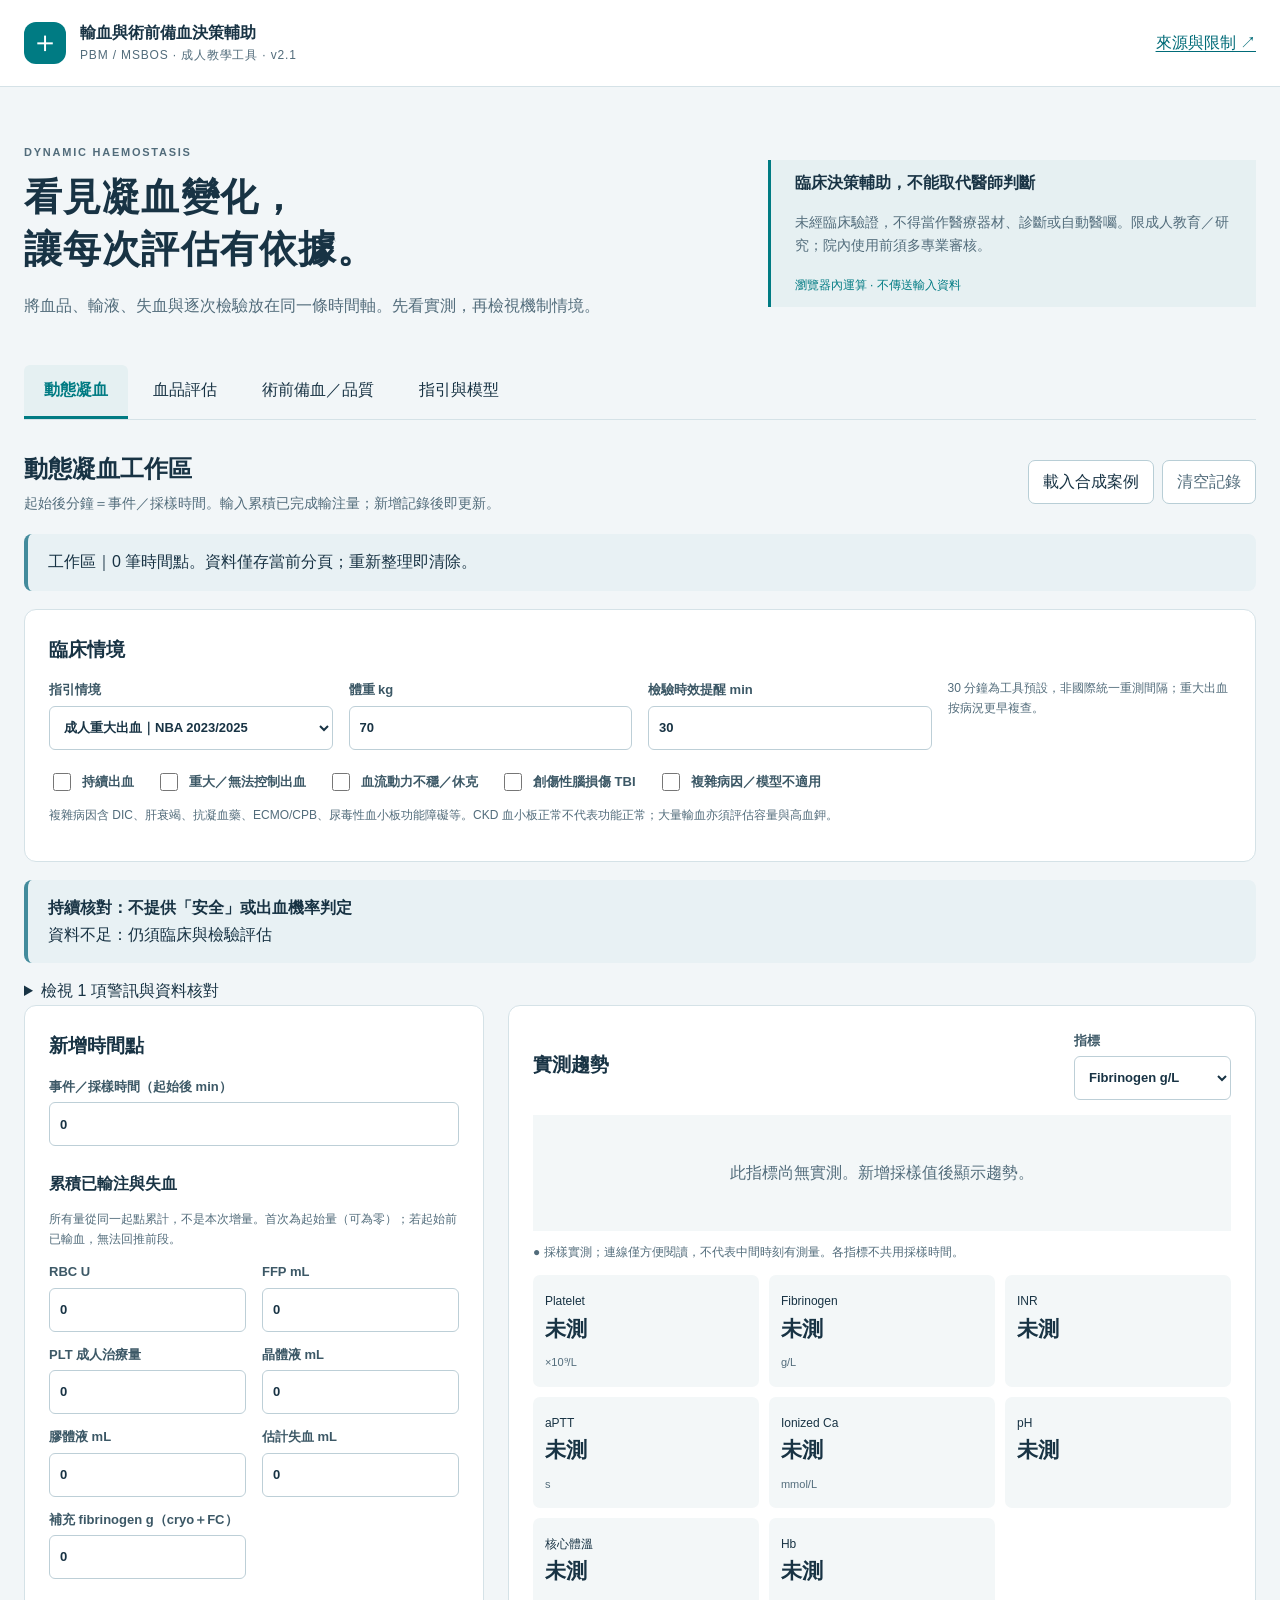
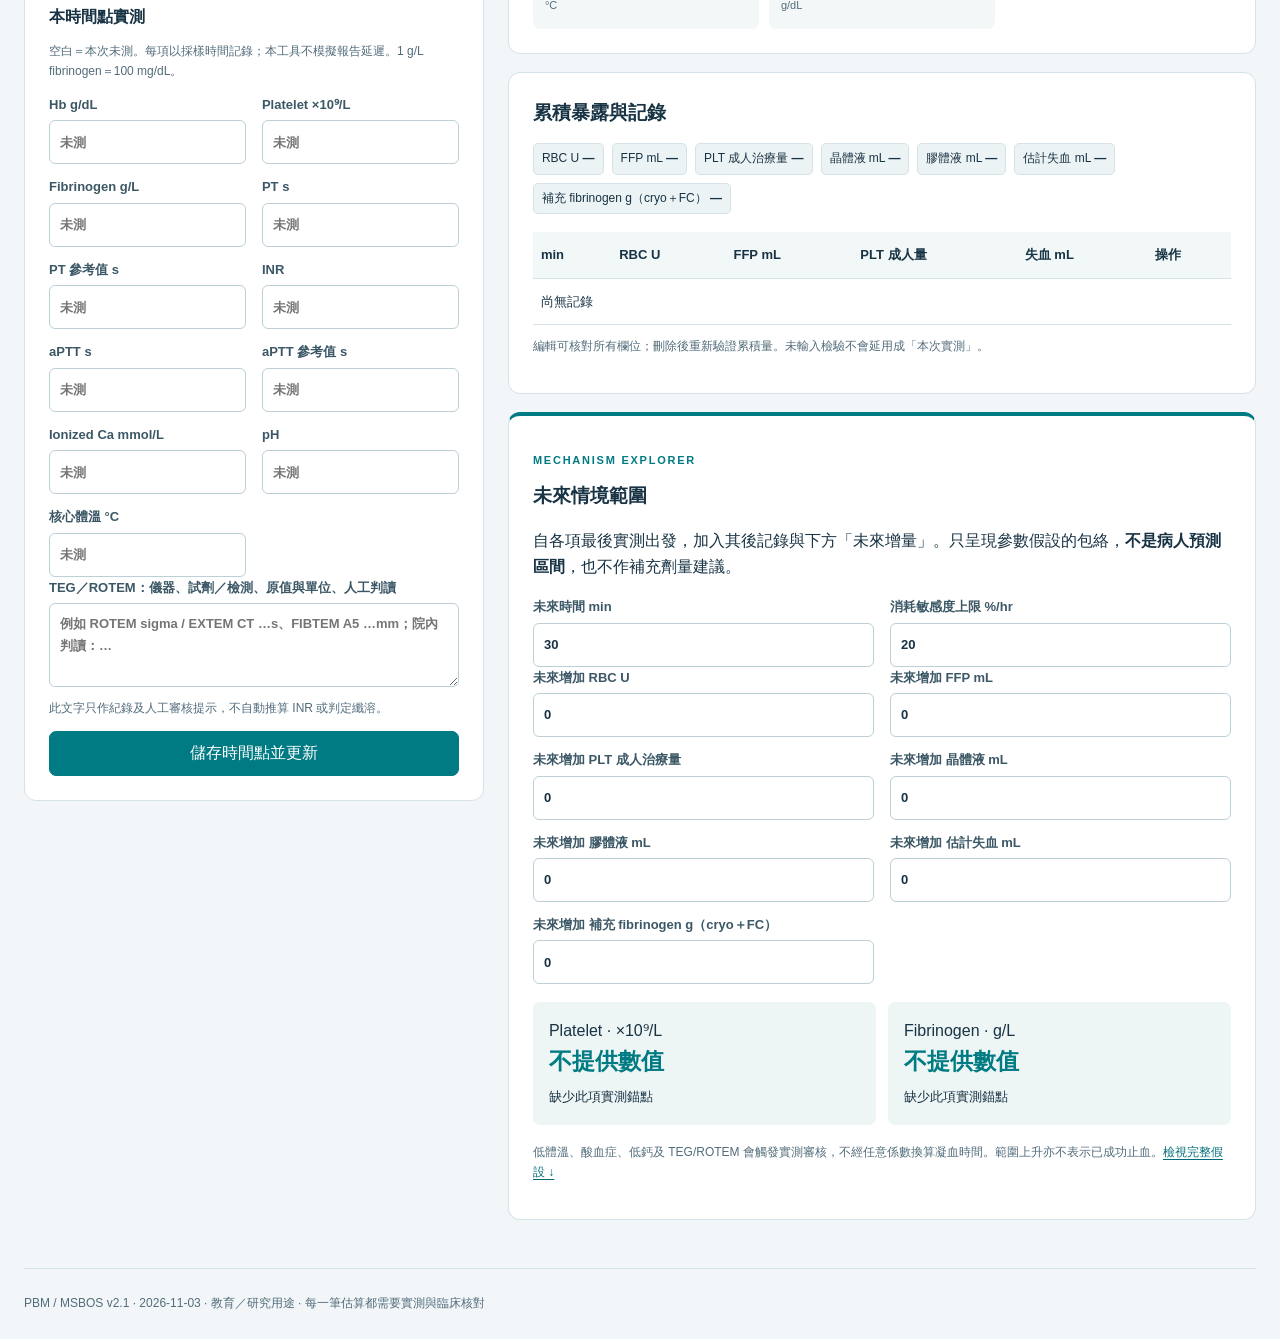
==== commit d67b735b: "Populate searchable MSBOS reference table and restore preparation options" ====
--- a/index.html
+++ b/index.html
@@ -1,6 +1,6 @@
 <!doctype html><html lang="zh-Hant"><head><meta charset="utf-8"><meta name="viewport" content="width=device-width,initial-scale=1"><meta name="referrer" content="no-referrer"><meta name="description" content="成人輸血與術前備血教學，實測凝血趨勢與具明確假設的情境模擬。"><title>輸血與術前備血決策輔助｜動態凝血</title><style>:root{--ink:#183344;--muted:#526c7b;--teal:#007b83;--line:#d5e2e7;--bg:#f2f6f8;--red:#ad3040;--amber:#8c5c16}*{box-sizing:border-box}body{margin:0;background:var(--bg);color:var(--ink);font:16px/1.65 -apple-system,BlinkMacSystemFont,"PingFang TC","Microsoft JhengHei",sans-serif}header{background:#fff;border-bottom:1px solid var(--line);padding:20px max(24px,calc((100vw - 1280px)/2));display:flex;justify-content:space-between;align-items:center;gap:20px}.brand{display:flex;gap:14px;align-items:center}.brand small{display:block;font-size:12px;letter-spacing:.07em;color:var(--muted)}.cross{background:var(--teal);color:white;width:42px;height:42px;text-align:center;font-size:30px;line-height:40px;border-radius:12px}a{color:#006b78;text-underline-offset:3px}main{max-width:1328px;padding:0 24px;margin:auto}.intro{display:grid;grid-template-columns:1.4fr 1fr;gap:60px;padding:45px 0 30px}.intro h1{font-size:38px;line-height:1.35;letter-spacing:.03em;margin:10px 0 18px}.intro p{color:var(--muted);max-width:650px}.intro aside{border-left:3px solid var(--teal);padding:10px 24px;align-self:center;background:#e6f0f2}.intro aside p{font-size:14px}.eyebrow{font-size:11px;letter-spacing:.16em;color:var(--teal);font-weight:750}.tag{font-size:12px;color:var(--teal)}nav{display:flex;gap:5px;border-bottom:1px solid var(--line);margin-bottom:25px;overflow:auto}button,input,select,textarea{font:inherit}button{cursor:pointer;border:1px solid #b8ced6;background:white;border-radius:7px;padding:8px 14px;color:var(--ink);min-height:44px}button:hover{background:#e5f0f3}button.primary{background:var(--teal);border-color:var(--teal);color:white;width:100%}.quiet{color:var(--muted)}.tab{border:0;border-radius:6px 6px 0 0;background:transparent;white-space:nowrap;padding:12px 20px;border-bottom:3px solid transparent}.tab.active{border-bottom-color:var(--teal);color:var(--teal);font-weight:700;background:#e5f0f2}h2{font-size:24px;margin:4px 0}h3{font-size:19px;margin:0 0 14px}h4{margin:25px 0 8px}.section-title{display:flex;justify-content:space-between;gap:16px;align-items:center;margin-bottom:15px}.section-title p{margin:4px 0;color:var(--muted);font-size:14px}.section-title h3{margin:0}.actions{display:flex;gap:8px;flex-shrink:0}.panel{background:#fff;border:1px solid var(--line);border-radius:12px;padding:24px;margin:18px 0;min-width:0}.grid{display:grid;gap:12px 16px}.four{grid-template-columns:repeat(4,minmax(0,1fr))}.two{grid-template-columns:repeat(2,minmax(0,1fr))}label{display:block;font-size:13px;font-weight:650;color:#3c5866}input:not([type=checkbox]),select,textarea{display:block;width:100%;min-width:0;border:1px solid #bdcfd7;border-radius:6px;padding:9px 10px;background:#fff;color:var(--ink);margin:5px 0 0;min-height:44px}textarea{resize:vertical}.checks{display:flex;gap:12px 22px;flex-wrap:wrap;margin:20px 0 8px}.checks label{display:flex;align-items:center;gap:8px}.checks input{accent-color:var(--teal);width:18px;height:18px}.hint{color:var(--muted);font-size:12px;font-weight:400}.notice{background:#e8f1f4;padding:15px 20px;border-radius:8px;border-left:4px solid #438b9c;margin:15px 0}.notice.danger{border-color:var(--red);background:#fff0f1}.notice b{display:block}.signal{border-left:3px solid #d3a15f;padding:10px 14px;margin:8px 0;background:#fbf7ef;font-size:14px}.signal.urgent{border-color:var(--red);background:#fff1f2}.workspace{display:grid;grid-template-columns:minmax(300px,.83fr) minmax(0,1.35fr);gap:24px}.workspace .panel:first-child{margin-top:0}.right{min-width:0}.metrics{display:grid;grid-template-columns:repeat(3,minmax(0,1fr));gap:10px}.metric{padding:12px;background:#f3f7f8;border-radius:7px}.metric strong{display:block;font-size:21px;font-family:ui-monospace,monospace}.metric small{font-size:11px;color:var(--muted)}.metric span{font-size:12px}.totals{display:flex;gap:8px;flex-wrap:wrap;font-size:12px;margin-bottom:18px}.totals span{background:#ecf3f5;border:1px solid var(--line);padding:5px 8px;border-radius:5px}.scroll{overflow:auto;max-width:100%}table{border-collapse:collapse;width:100%;font-size:13px}th,td{text-align:left;padding:12px 8px;border-bottom:1px solid var(--line);vertical-align:top}th{background:#f2f7f8;white-space:nowrap}td button{font-size:12px;padding:4px 8px}.scenario{border-top:4px solid var(--teal)}.range{display:grid;grid-template-columns:1fr 1fr;gap:12px;margin:18px 0}.range div{background:#edf5f5;padding:16px;border-radius:7px}.range strong{font-size:23px;display:block;font-family:ui-monospace,monospace;color:var(--teal)}.error{color:var(--red);font-weight:650;margin:12px 0}svg{display:block;width:100%;height:auto;max-height:260px}.chart-empty{padding:45px 15px;text-align:center;background:#f3f7f8;color:var(--muted)}.danger-title{color:var(--red)}footer{font-size:12px;color:var(--muted);border-top:1px solid var(--line);padding:25px 0;margin-top:30px}button:focus-visible,input:focus-visible,select:focus-visible,textarea:focus-visible,a:focus-visible{outline:3px solid #009ba3;outline-offset:3px}[hidden]{display:none!important}ul{padding-left:22px}li{margin:8px 0}#sources td{min-width:170px}#sources td:nth-child(2){min-width:280px}#qualityResult{margin-top:15px}.pane{scroll-margin-top:20px}@media(max-width:900px){.four{grid-template-columns:repeat(2,minmax(0,1fr))}.workspace{grid-template-columns:1fr}.intro{gap:24px}.intro h1{font-size:30px}.metrics{grid-template-columns:repeat(4,minmax(0,1fr))}}@media(max-width:560px){main{padding:0 14px}header{padding:15px;align-items:flex-start}header>a{font-size:12px;white-space:nowrap}.brand strong{font-size:14px}.cross{display:none}.intro{display:block;padding:25px 0 15px}.intro h1{font-size:29px}.intro aside{margin-top:22px;padding:15px}.panel{padding:18px;border-radius:9px}.section-title{align-items:flex-start;flex-direction:column}.actions{width:100%;flex-wrap:wrap}.metrics{grid-template-columns:repeat(2,minmax(0,1fr))}.four{grid-template-columns:1fr}.two{gap:12px}.range{grid-template-columns:1fr}.tab{padding:10px 14px;font-size:14px}.checks{gap:12px}.intro p{font-size:14px}h2{font-size:21px}#sources td{font-size:12px}}
 </style></head><body>
-<header><div class="brand"><span class="cross">＋</span><div><strong>輸血與術前備血決策輔助</strong><small>PBM / MSBOS · 成人教學工具 · v2.0</small></div></div><a href="#sources">來源與限制 ↗</a></header>
+<header><div class="brand"><span class="cross">＋</span><div><strong>輸血與術前備血決策輔助</strong><small>PBM / MSBOS · 成人教學工具 · v2.1</small></div></div><a href="#sources">來源與限制 ↗</a></header>
 <main><div class="intro"><div><p class="eyebrow">DYNAMIC HAEMOSTASIS</p><h1>看見凝血變化，<br>讓每次評估有依據。</h1><p>將血品、輸液、失血與逐次檢驗放在同一條時間軸。先看實測，再檢視機制情境。</p></div><aside><b>臨床決策輔助，不能取代醫師判斷</b><p>未經臨床驗證，不得當作醫療器材、診斷或自動醫囑。限成人教育／研究；院內使用前須多專業審核。</p><span class="tag">瀏覽器內運算 · 不傳送輸入資料</span></aside></div>
 <nav aria-label="功能"><button class="tab active" data-tab="dynamic">動態凝血</button><button class="tab" data-tab="products">血品評估</button><button class="tab" data-tab="msbos">術前備血／品質</button><button class="tab" data-tab="sources">指引與模型</button></nav>
 <section id="dynamic" class="pane">
@@ -13,12 +13,12 @@
 <div class="panel scenario"><p class="eyebrow">MECHANISM EXPLORER</p><h3>未來情境範圍</h3><p>自各項最後實測出發，加入其後記錄與下方「未來增量」。只呈現參數假設的包絡，<b>不是病人預測區間</b>，也不作補充劑量建議。</p><div class="grid two"><label>未來時間 min<input id="horizon" type="number" min="0" max="60" value="30"></label><label>消耗敏感度上限 %/hr<input id="consume" type="number" min="0" max="50" value="20"></label></div><div id="planFields" class="grid two"></div><div id="simulation" aria-live="polite"></div><p class="hint">低體溫、酸血症、低鈣及 TEG/ROTEM 會觸發實測審核，不經任意係數換算凝血時間。範圍上升亦不表示已成功止血。<a href="#model">檢視完整假設 ↓</a></p></div></div></div>
 </section>
 <section id="products" class="pane" hidden><h2>血品評估與再評估</h2><p>沿用動態工作區的最新實測與臨床情境。重大出血期間 Hb 可延遲反映失血，不能套穩定病人單一閾值。</p><div class="panel"><label>穩定成人 RBC 情境<select id="rbcContext"><option value="general">一般穩定住院成人（Hb &lt;7）</option><option value="cardiac">心臟手術（可採 &lt;7.5）</option><option value="cvd">骨科手術／既有心血管病（可採 &lt;8）</option><option value="ami">急性心肌梗塞（2025 條件性 &lt;10）</option></select></label><div id="rbcResult" class="notice"></div><div id="productSignals"></div><h3>人工確認清單</h3><ul><li>先找出血源並止血，核對病人、血型／不規則抗體、相容性與輸注反應。</li><li>凝血因子不足評估 FFP；低 fibrinogen 評估冷沉澱／濃縮製劑；低血小板或功能障礙需依病因判斷。不能只追求 INR 正常。</li><li>MTP 依本院包組與血品規格啟動；取得檢驗後依止血效果及目標導向調整，不由此模型自動開立。</li><li>補充後重測 CBC、PT/INR、aPTT、fibrinogen、iCa／血氣、核心體溫；需要時由受訓人員判讀 TEG/ROTEM。</li><li>CKD／心衰竭須評估 TACO、高血鉀與速率；腎移植候選者須衡量致敏風險，但不能因此延誤救命輸血。</li></ul><p>血品增量與袋數高度依賴規格及持續消耗，本版不保證「1 U RBC 增加 1 g/dL」或將海外 platelet／cryo 袋數直接套用台灣。</p></div></section>
-<section id="msbos" class="pane" hidden><h2>術前備血與品質工作表</h2><div class="notice">原 HTML 的 60 餘術式表目前未取得。本版提供可操作的院內資料工作表，不冒充已核定 MSBOS。備血量需用本院術式資料及血庫規範審定。</div><div class="panel"><h3>備血核對</h3><div class="grid two"><label>術式（不輸入病人身分）<input id="surgery" maxlength="100" placeholder="填寫術式"></label><label>本院核定備血類別<select id="prep"><option value="">尚未核定／待血庫確認</option>N：不例行備血</option>T&amp;S：血型與抗體篩檢</option>T&amp;C：交叉配血</option></select></label><label>本院核定 RBC 備血 U<input id="prepUnits" type="number" min="0" max="30" step="1"></label></div><div class="checks"><label><input id="antibody" type="checkbox">不規則抗體／配血困難</label><label><input id="anemia" type="checkbox">貧血／出血風險升高</label></div><div id="prepResult" class="notice"></div><p>手術急迫性、手術醫師預估失血、既有 Hb、血品到位時間及可用血庫資源均須個別評估。N 不等於任何情況都不用輸血。</p></div><form id="qualityForm" class="panel"><h3>同術式、同期間、同族群的用血品質</h3><div class="grid four"><label>手術總人次<input name="cases" type="number" min="0" step="1" required></label><label>受血人次<input name="recipients" type="number" min="0" step="1" required></label><label>交叉配血 RBC U<input name="cross" type="number" min="0" step="1" required></label><label>實際輸注 RBC U<input name="used" type="number" min="0" step="1" required></label></div><button type="submit">計算品質指標</button><div id="qualityResult" role="status"></div><p class="hint">C:T＝配血／輸注 U；輸血率＝受血人次／手術人次；TI＝輸注 U／手術人次；利用率＝輸注／配血 U。分母零顯示無法計算。急用未交叉配血輸注不應混入此分母，需另案分析。</p></form></section>
+<section id="msbos" class="pane" hidden><h2>術式參考表與術前備血</h2><div class="notice">內建 68 項官方醫院 MSBOS 參考記錄，來源為 Johns Hopkins 成人 2025／HTAA 2025。這是各來源院所的備血方案，不是本院核定表或通用輸血指引。原附件未取回，本表為重新查核建立。</div><div class="panel"><h3>搜尋術式參考</h3><div class="grid two"><label>術式／關鍵字<input id="surgerySearch" placeholder="例如 腎、瘻管、AVF、TURP、剖腹產"></label><label>科別<select id="specialtyFilter"><option value="">全部科別</option></select></label></div><p class="hint">N／No Sample：該院不例行採檢，不代表不可能輸血；T/S、GSH：血型及抗體篩檢；T/C：交叉配血。海外 U、pint／pints 均保留原文，不等同本院 RBC U。部分術式在不同科別／院所有不同方案，請核對來源分類。</p><p id="surgeryCount" role="status"></p><div class="scroll" tabindex="0" aria-label="術式備血參考表" style="max-height:540px"><table><thead><tr><th>科別</th><th>術式</th><th>來源方案（原規格）</th><th>來源／版本／位置</th><th>選取</th></tr></thead><tbody id="surgeryRows"></tbody></table></div><div id="referenceResult" class="notice" aria-live="polite">請從表格選取術式，查看來源方案；選取後仍需另外填寫本院核定備血方案。</div></div><div class="panel"><h3>備血核對</h3><div class="grid two"><label>術式（不輸入病人身分）<input id="surgery" maxlength="100" placeholder="填寫術式"></label><label>本院核定備血類別<select id="prep"><option value="">尚未核定／待血庫確認</option><option>N：不例行備血</option><option>T&amp;S：血型與抗體篩檢</option><option>T&amp;C：交叉配血</option></select></label><label>本院核定 RBC 備血 U<input id="prepUnits" type="number" min="0" max="30" step="1"></label></div><div class="checks"><label><input id="antibody" type="checkbox">不規則抗體／配血困難</label><label><input id="anemia" type="checkbox">貧血／出血風險升高</label></div><div id="prepResult" class="notice"></div><p>手術急迫性、手術醫師預估失血、既有 Hb、血品到位時間及可用血庫資源均須個別評估。N 不等於任何情況都不用輸血。</p></div><form id="qualityForm" class="panel"><h3>同術式、同期間、同族群的用血品質</h3><div class="grid four"><label>手術總人次<input name="cases" type="number" min="0" step="1" required></label><label>受血人次<input name="recipients" type="number" min="0" step="1" required></label><label>交叉配血 RBC U<input name="cross" type="number" min="0" step="1" required></label><label>實際輸注 RBC U<input name="used" type="number" min="0" step="1" required></label></div><button type="submit">計算品質指標</button><div id="qualityResult" role="status"></div><p class="hint">C:T＝配血／輸注 U；輸血率＝受血人次／手術人次；TI＝輸注 U／手術人次；利用率＝輸注／配血 U。分母零顯示無法計算。急用未交叉配血輸注不應混入此分母，需另案分析。</p></form></section>
 <section id="sources" class="pane" hidden><h2>指引、閾值與模型邊界</h2><p>文獻查核日期：2026-11-03。這是可審核的教學規則，非全面涵蓋所有疾病、用藥及輸血適應症。</p>
 <div class="panel"><h3>情境與來源對照</h3><div class="scroll"><table><thead><tr><th>來源</th><th>本版採用</th><th>限制</th></tr></thead><tbody><tr><td><a href="https://www.blood.gov.au/patient-blood-management-guideline-adults-critical-bleeding" target="_blank" rel="noopener">NBA 成人重大出血 2023／2025 更新</a></td><td>R1–2、GPS2：重複監測；fibrinogen &lt;2.0、INR &gt;1.5、PT/aPTT &gt;1.5×ULN、iCa &lt;1、pH &lt;7.2、核心溫度 &lt;35；考慮每 4 U RBC 重測。</td><td>警戒值不是一律輸注門檻。官方頁面現標示修訂審查中；2025 更新含 cryo 規格。</td></tr><tr><td><a href="https://link.springer.com/article/10.1186/s13054-023-04327-7" target="_blank" rel="noopener">European trauma 第六版 2023</a></td><td>R11/26–31：目標導向；重大出血且 fibrinogen ≤1.5 或功能不足評估補充；持續出血 PLT 目標 &gt;50，TBI &gt;100；iCa 維持正常（約 1.1–1.3）。</td><td>創傷情境。PT/aPTT &gt;1.5×正常值；本版創傷模式請輸入院內正常對照值。iCa &lt;0.9 特別危急，不能等到此值才處理。</td></tr><tr><td><a href="https://associationofanaesthetists-publications.onlinelibrary.wiley.com/doi/10.1111/anae.16542" target="_blank" rel="noopener">Association of Anaesthetists 2025</a></td><td>重大出血時：INR &gt;1.5、fibrinogen &lt;1.5（產科 &lt;2.0）、PLT &lt;50（產科 &lt;75）為血品評估參考。</td><td>需配合出血與重複檢驗；不可延伸為無出血者之常規預防輸血。</td></tr></tbody></table></div><p>固定比例 MTP 的袋數／成人 platelet 劑量在各國定義不同；本版不自動換算或裁定比例是否足夠。取得實測後依本院方案調整。</p><p><a href="https://www.isbtweb.org/resource/red-blood-cell-transfusion-2023-aabb-international-guidelines.html" target="_blank" rel="noopener">AABB 2023 RBC 指引</a>用於穩定成人；<a href="https://www.aabb.org/news-resources/news/article/2025/08/20/expert-panel-recommends-liberal-transfusion-strategy-for-hospitalized-patients-with-ami" target="_blank" rel="noopener">AABB 2025 AMI</a>為條件性、低確定性建議，需個別權衡。</p><p><a href="https://www.isth.org/page/Published_Guidance" target="_blank" rel="noopener">ISTH 2026 factor concentrates guidance</a>（doi:10.1016/j.jtha.2026.07.030）已在官方清單確認；全文存取受限，未據此新增劑量或宣稱完整符合。台灣仿單、給付與院內 MTP 均待另行核定。</p></div>
 <div class="panel" id="model"><h3>情境模型：機制與未驗證假設</h3><p>本版刻意不用風險分數、事件機率、精確凝血時間或經驗證之名義。每項最後採樣值各自重新錨定，逐區間運算；未來欄位為增量，歷史欄位為累積量。尚未重測的舊值仍標示原時間。</p><ul><li>估計血容量 V＝體重 × 0.06–0.08 L/kg；Hct 假設 0.35–0.45，血漿容積 PV＝V×(1−Hct)。不適用妊娠血容量、極端體型、兒童或大量血容量變化的精確推估。</li><li>區間有效輸入 I＝RBC U×0.28 L＋FFP L＋PLT 成人量×0.25 L＋晶體液 L×0.15–0.40＋膠體液 L。0.28/0.25 L 是假設規格；實際產品體積需血庫核對。膠體液僅作容量近似，未描述直接凝血效應。</li><li>稀釋因子 D＝exp(−min(失血 L,I)/V)×V/[V＋max(0,I−失血 L)]。維持固定參考血容量、均勻混合及近似等容置換；失血而無補液不直接降低濃度，但絕不表示無休克。</li><li>下一值＝前值×D×(1−c)<sup>區間小時</sup>＋假設補充增量。c 範圍 0 至所選上限（預設 20%/hr、可調 0–50），是敏感度假設，不是測得消耗率。</li><li>PLT 增量＝成人量×15–45 ×10⁹/L×70/體重；fibrinogen 增量＝(FFP L×1.5–3 g/L＋實際已補充 fibrinogen g)×0.4–1.0/PV。僅粗略表達回收率差異；冷沉澱必須由血庫換算實際 g，不輸入袋數。</li><li>補充視為區間末進入，先失血／稀釋後補充；無法刻畫區間內先後順序、尿量、分布、持續流失、免疫破壞、纖溶與內源生成。應將重要輸注與採樣拆成多個時間點。</li><li>枚舉 2⁵ 組參數角點顯示最小／最大，沒有分布校準或臨床驗證，不是 95% 區間，亦不保證包住真值。實際回收可為零，消耗可超出假設。</li><li>錨點後失血 ≥最低估計血容量、淨血管內容量偏差 &gt;30%V、錨點超過 120 min、體重不在 40–150 kg 或勾選複雜病因：停止數值情境。這些停止條件亦是工具保守設定，非生理硬界線。</li></ul><p><b>PT/INR、aPTT、iCa、pH、體溫與 TEG/ROTEM 不作數值預測。</b>凝血時間與因子濃度非線性，檢驗可能在標準溫度、再鈣化條件下測得，不能充分反映低溫或低鈣在體內的影響。</p></div>
-<div class="panel"><h3>資料、審核與版本狀態</h3><p>不要求姓名、病歷號或身分資料；輸入僅留在此分頁記憶體，無上傳、分析追蹤或自動儲存。請勿輸入可識別病人資料。教學案例完全合成。關閉／重新整理即清除；公開程式庫不含臨床紀錄。</p><p>本版為原附件無法取得後的重建版本，保留功能方向而非原始術式表。所有模型與規則需由血庫、麻醉、急診、相關主治醫師及輸血委員會審核；尚未進行前瞻性或回溯性臨床效度驗證。</p></div></section>
-<footer>PBM / MSBOS v2.0 · 2026-11-03 · 教育／研究用途 · 每一筆估算都需要實測與臨床核對</footer></main><script>/* Deterministic education logic. No patient-specific validated prediction. */
+<div class="panel"><h3>資料、審核與版本狀態</h3><p>不要求姓名、病歷號或身分資料；輸入僅留在此分頁記憶體，無上傳、分析追蹤或自動儲存。請勿輸入可識別病人資料。教學案例完全合成。關閉／重新整理即清除；公開程式庫不含臨床紀錄。</p><p>本版為原附件無法取得後的重建版本；術式表另依 2025 官方來源重建，逐筆保留來源與原規格。所有模型與規則需由血庫、麻醉、急診、相關主治醫師及輸血委員會審核；尚未進行前瞻性或回溯性臨床效度驗證。</p></div></section>
+<footer>PBM / MSBOS v2.1 · 2026-11-03 · 教育／研究用途 · 每一筆估算都需要實測與臨床核對</footer></main><script>/* Deterministic education logic. No patient-specific validated prediction. */
 const Coag=(()=>{
 'use strict';
 const exposure=['rbc','ffp','plt','cryst','colloid','loss','fibG'];
@@ -58,6 +58,87 @@
 function quality(cases,recipients,cross,used){for(const n of [cases,recipients,cross,used])if(!Number.isFinite(n)||n<0||!Number.isInteger(n))throw Error('請輸入非負整數');if(recipients>cases||used>cross||recipients>used||(recipients===0&&used>0))throw Error('受血人數／輸注單位／配血單位不一致（限同術式、期間及族群）');return{ct:used?cross/used:null,rate:cases?recipients/cases*100:null,index:cases?used/cases:null,util:cross?used/cross*100:null};}
 return{numeric,validate,latest,assess,simulate,quality,exposure,labs,blank};})();
 if(typeof module!=='undefined')module.exports=Coag;
+</script><script>/* Curated factual reference entries; not an institution-approved order set. */
+const MSBOS=(()=>{
+const sources={
+ JHU:{name:'Johns Hopkins 成人',version:'2025-04-08',checked:'2026-11-03',url:'https://anesthesiology.hopkinsmedicine.org/wp-content/uploads/2025/04/Blood-Order-Schedule-Adult-4-10-25.pdf'},
+ HTAA:{name:'HTAA（馬來西亞）',version:'第二版 2025',checked:'2026-11-03',url:'https://portal.appshtaa.moh.gov.my/images/ProfilJabatan/Transfusi/MSBOS_HTAA.pdf'}
+};
+// Format: source, specialty, translated operation, raw recommendation, source section/page, search aliases.
+const data=[
+['JHU','一般外科','腹會陰切除術','T/C 2U','General Surgery','AP resection'],
+['JHU','一般外科','Whipple／胰臟手術','T/C 2U','General Surgery','pancreatic'],
+['JHU','一般外科','大範圍肝切除術','T/C 2U','General Surgery','major liver'],
+['JHU','一般外科','小範圍肝切除術','T/S','General Surgery','minor liver'],
+['JHU','一般外科','腹股溝／臍疝氣手術','No Sample','General Surgery','hernia'],
+['JHU','一般外科','闌尾切除術','No Sample','General Surgery','appendectomy'],
+['JHU','一般外科','腹腔鏡／開放膽囊切除術','No Sample','General Surgery','cholecystectomy'],
+['JHU','一般外科','甲狀腺／副甲狀腺手術','No Sample','General Surgery','thyroid parathyroid'],
+['JHU','一般外科','中央靜脈通路置入','No Sample','General Surgery','CVC'],
+['JHU','一般外科','乳房手術（不含皮瓣重建）','No Sample','General Surgery','breast'],
+['JHU','泌尿科','開放性腎切除術','T/C 2U','Urology','nephrectomy'],
+['JHU','泌尿科','腹腔鏡／機器人腎或腎上腺手術','T/S','Urology','kidney adrenal robotic'],
+['JHU','泌尿科','經皮腎取石術','T/S','Urology','PCNL'],
+['JHU','泌尿科','經尿道攝護腺切除術','No Sample','Urology','TURP'],
+['JHU','泌尿科','經尿道膀胱腫瘤切除術','No Sample','Urology','TURBT'],
+['JHU','泌尿科','膀胱攝護腺切除術','T/C 2U','Urology','cystoprostatectomy'],
+['JHU','移植／血管外科','腎切除／腎移植（移植科分類）','T/S','Vascular/Transplant Surgery','kidney transplant'],
+['JHU','移植／血管外科','動靜脈瘻管手術','T/S','Vascular/Transplant Surgery','AVF AV fistula'],
+['JHU','移植／血管外科','肝臟移植','T/C 6U','Vascular/Transplant Surgery','liver transplant'],
+['JHU','移植／血管外科','胸腹主動脈手術','T/C 12U','Vascular/Transplant Surgery','aortic'],
+['JHU','移植／血管外科','腎胰聯合移植','T/C 2U','Vascular/Transplant Surgery','kidney pancreas'],
+['JHU','產科','複雜剖腹產（植入／穿透／前置胎盤等）','T/C 4U','Obstetrics','accreta percreta previa'],
+['JHU','產科','再次剖腹產','T/C 2U','Obstetrics','repeat cesarean'],
+['JHU','產科','一般初次剖腹產','T/S','Obstetrics','primary cesarean'],
+['JHU','婦科','開放根除性子宮手術','T/C 2U','Gynecological Surgery','radical uterus'],
+['JHU','婦科','腹腔鏡／機器人子宮切除術','T/S','Gynecological Surgery','hysterectomy'],
+['JHU','骨科','全髖關節置換術','T/S','Orthopedic Surgery','THA'],
+['JHU','骨科','全膝關節置換術','T/S','Orthopedic Surgery','TKA'],
+['JHU','骨科','股骨骨折開放手術','T/C 2U','Orthopedic Surgery','femur fracture'],
+['JHU','骨科','骨盆骨科手術','T/C 4U','Orthopedic Surgery','pelvic'],
+['JHU','心臟外科','冠狀動脈繞道手術','T/C 2U','Cardiac Surgery','CABG'],
+['JHU','心臟外科','瓣膜／繞道合併瓣膜手術','T/C 4U','Cardiac Surgery','valve'],
+['JHU','心臟外科','主動脈剝離／胸主動脈瘤手術','T/C 6U','Cardiac Surgery','TAA'],
+['JHU','心臟外科','心臟移植','T/C 6U','Cardiac Surgery','heart transplant'],
+['JHU','心臟外科','心律調節器／植入式去顫器置入','T/S','Cardiac Surgery','pacemaker AICD'],
+['JHU','胸腔外科','胸腔鏡手術','T/S','Thoracic Surgery','VATS'],
+['HTAA','移植／血管外科','腹主動脈瘤手術','6 pints','p.3','AAA'],
+['HTAA','一般外科','出血性胃／十二指腸潰瘍手術','4 pints','p.3','ulcer'],
+['HTAA','一般外科','食道切除術','2 pints','p.3','esophagectomy'],
+['HTAA','一般外科','肝創傷探查剖腹術','4 pints','p.3','liver trauma'],
+['HTAA','一般外科','左／右半肝切除（含擴大切除）','4 pints','p.3','hemihepatectomy'],
+['HTAA','一般外科','肝靜脈／下腔靜脈修補','4 pints','p.3','IVC'],
+['HTAA','一般外科','全胃切除術','2 pints','p.4','gastrectomy'],
+['HTAA','一般外科','全胰切除術','4-6 pints','p.4','pancreatectomy'],
+['HTAA','一般外科','胰臟清創／壞死切除術','4 pints','p.4','necrosectomy'],
+['HTAA','一般外科','緊急脾切除術','2 pints','p.4','splenectomy'],
+['HTAA','整形外科','乳房／軀幹／下肢游離皮瓣重建','2 pints','p.6','free flap'],
+['HTAA','整形外科','正顎手術','4 pints','p.6','orthognathic'],
+['HTAA','整形外科','壓瘡手術','2 pints','p.6','pressure sore'],
+['HTAA','耳鼻喉科','喉切除術','2 pints','p.8','laryngectomy'],
+['HTAA','耳鼻喉科','根除性頸部廓清','4 pints','p.8','radical neck'],
+['HTAA','耳鼻喉科','上頜骨切除術','6 pints','p.8','maxillectomy'],
+['HTAA','心臟外科','主動脈弓手術','4 pints','p.10','aortic arch'],
+['HTAA','心臟外科','再次心臟手術（繞道／瓣膜）','4 pints','p.10','redo CABG valve'],
+['HTAA','胸腔外科','肺葉／全肺切除術','2 pints','p.10','lobectomy pneumonectomy'],
+['HTAA','神經外科','腦室腹腔分流術','GSH','p.11','VP shunt'],
+['HTAA','神經外科','腦膜瘤切除（開顱／顱骨切除）','2 pints','p.13','meningioma'],
+['HTAA','神經外科','腦瘤切片（開顱）','1 pint','p.13','biopsy'],
+['HTAA','神經外科','內視鏡經蝶竇手術','2 pints','p.13','transsphenoidal'],
+['HTAA','神經外科','動脈瘤夾閉（開顱／顱骨切除）','2 pints','p.14','clipping'],
+['HTAA','神經外科','椎板切除合併椎間盤切除','1 pint','p.15','laminectomy discectomy'],
+['HTAA','泌尿科','部分腎切除術','2 pints','p.18','partial nephrectomy'],
+['HTAA','泌尿科','複雜瘻管探查手術','2 pints','p.18','complicated AVF'],
+['HTAA','泌尿科','根除性腎切除（大型高血管性腫瘤）','2-4 units','p.18','radical nephrectomy'],
+['HTAA','婦科','子宮肌瘤切除術','2 pints','p.23','myomectomy'],
+['HTAA','婦科','持續出血之子宮外孕輸卵管切除術','2 pints','p.23','bleeding ectopic'],
+['HTAA','婦科','婦癌減積手術','4 pints','p.23','debulking'],
+['HTAA','骨科','股骨截骨術','2 pints','p.26','osteotomy']
+];
+let counts={};const rows=data.map(([source,specialty,name,raw,location,aliases])=>({id:source+'-'+String(counts[source]=(counts[source]||0)+1).padStart(2,'0'),source,specialty,name,raw,location,aliases,category:raw==='No Sample'?'N':['T/S','GSH'].includes(raw)?'TS':'TC',taiwanUnits:null,localApproved:false}));
+function search(query='',specialty=''){const q=query.trim().toLocaleLowerCase();return rows.filter(r=>(!specialty||r.specialty===specialty)&&(!q||[r.name,r.aliases,r.id,sources[r.source].name].join(' ').toLocaleLowerCase().includes(q)));}
+return {sources,rows,search};})();
+if(typeof module!=='undefined')module.exports=MSBOS;
 </script><script>'use strict';
 (()=>{
 const $=id=>document.getElementById(id),esc=v=>String(v).replace(/[&<>"']/g,x=>({'&':'&amp;','<':'&lt;','>':'&gt;','"':'&quot;',"'":'&#39;'}[x]));
@@ -84,6 +165,11 @@
 function showTab(id){document.querySelectorAll('.pane').forEach(p=>p.hidden=p.id!==id);document.querySelectorAll('.tab').forEach(b=>{b.classList.toggle('active',b.dataset.tab===id);b.setAttribute('aria-pressed',b.dataset.tab===id?'true':'false');});}
 document.querySelectorAll('.tab').forEach(b=>b.onclick=()=>showTab(b.dataset.tab));
 document.querySelectorAll('a[href="#sources"],a[href="#model"]').forEach(a=>a.onclick=e=>{e.preventDefault();showTab('sources');$(a.getAttribute('href').slice(1)).scrollIntoView({behavior:'smooth'});});
+function renderSurgeryTable(){const matches=MSBOS.search($('surgerySearch').value,$('specialtyFilter').value);$('surgeryCount').textContent=`顯示 ${matches.length} / ${MSBOS.rows.length} 項參考記錄；來源查核 2026-11-03。`;$('surgeryRows').innerHTML=matches.length?matches.map(r=>{const src=MSBOS.sources[r.source];return `<tr><td>${esc(r.specialty)}</td><td>${esc(r.name)}<small style="display:block">${esc(r.aliases)}</small></td><td><b>${esc(r.raw)}</b><small style="display:block">${r.category==='N'?'該院不例行採檢':r.category==='TS'?'該院血型／抗體篩檢':'該院交叉配血量'} · 本院待核定</small></td><td><a href="${src.url}" target="_blank" rel="noopener">${esc(src.name)}</a><small style="display:block">${esc(src.version)} · ${esc(r.location)}</small></td><td><button type="button" data-surgery="${r.id}" aria-label="選取 ${esc(r.name)}">選取</button></td></tr>`;}).join(''):'<tr><td colspan="5">找不到符合條件的術式。請更換關鍵字或科別；未列術式須另向血庫確認。</td></tr>';}
+for(const specialty of [...new Set(MSBOS.rows.map(r=>r.specialty))])$('specialtyFilter').insertAdjacentHTML('beforeend',`<option>${esc(specialty)}</option>`);
+$('surgerySearch').oninput=renderSurgeryTable;$('specialtyFilter').onchange=renderSurgeryTable;
+$('surgeryRows').onclick=e=>{const b=e.target.closest('button[data-surgery]');if(!b)return;const r=MSBOS.rows.find(x=>x.id===b.dataset.surgery),src=MSBOS.sources[r.source];$('surgery').value=r.name;$('prep').value='';$('prepUnits').value='';$('referenceResult').innerHTML=`<b>已選取：${esc(r.name)}（${esc(r.specialty)}）</b>來源方案：${esc(r.raw)} · <a href="${src.url}" target="_blank" rel="noopener">${esc(src.name)} ${esc(src.version)} / ${esc(r.location)}</a><p>僅供備血規劃參考；尚未核定本院備血類別或數量。${r.source==='HTAA'?'pint／pints／units 是來源原規格，不換算本院 RBC U。':''}貧血、抗體陽性、抗凝血藥、再次或複雜手術、急性出血均需個別評估。</p>`;prep();};
+renderSurgeryTable();
 function prep(){const cat=$('prep').value,units=Coag.numeric($('prepUnits').value);$('prepResult').textContent=(!$('surgery').value.trim()?'請先指定術式。':!cat?'尚無本院核定 MSBOS：請向血庫／輸血委員會確認。':cat.startsWith('T&C')&&(units==null||!Number.isInteger(units)||units<1||units>30)?'T&C 須填寫本院核定正整數備血量（1–30 U）。':`所填院內方案：${cat}${cat.startsWith('T&C')?'，'+units+' U RBC':''}。僅紀錄人工核定方案，不代表網站建議。`)+($('antibody').checked||$('anemia').checked?' 出現例外風險：需提前血庫評估，不可僅照一般術式表。':'');}
 for(const k of ['surgery','prep','prepUnits','antibody','anemia'])$(k).addEventListener('input',prep);
 $('qualityForm').onsubmit=e=>{e.preventDefault();try{const fd=new FormData(e.currentTarget),q=Coag.quality(...['cases','recipients','cross','used'].map(k=>Coag.numeric(fd.get(k))));const f=(v,d=2)=>v==null?'無法計算（分母為零）':v.toFixed(d);$('qualityResult').textContent=`C:T ${f(q.ct)} ｜ 輸血率 ${f(q.rate)}% ｜ TI ${f(q.index)} U/人次 ｜ 配血利用率 ${f(q.util)}%`;}catch(err){$('qualityResult').textContent=err.message;}};
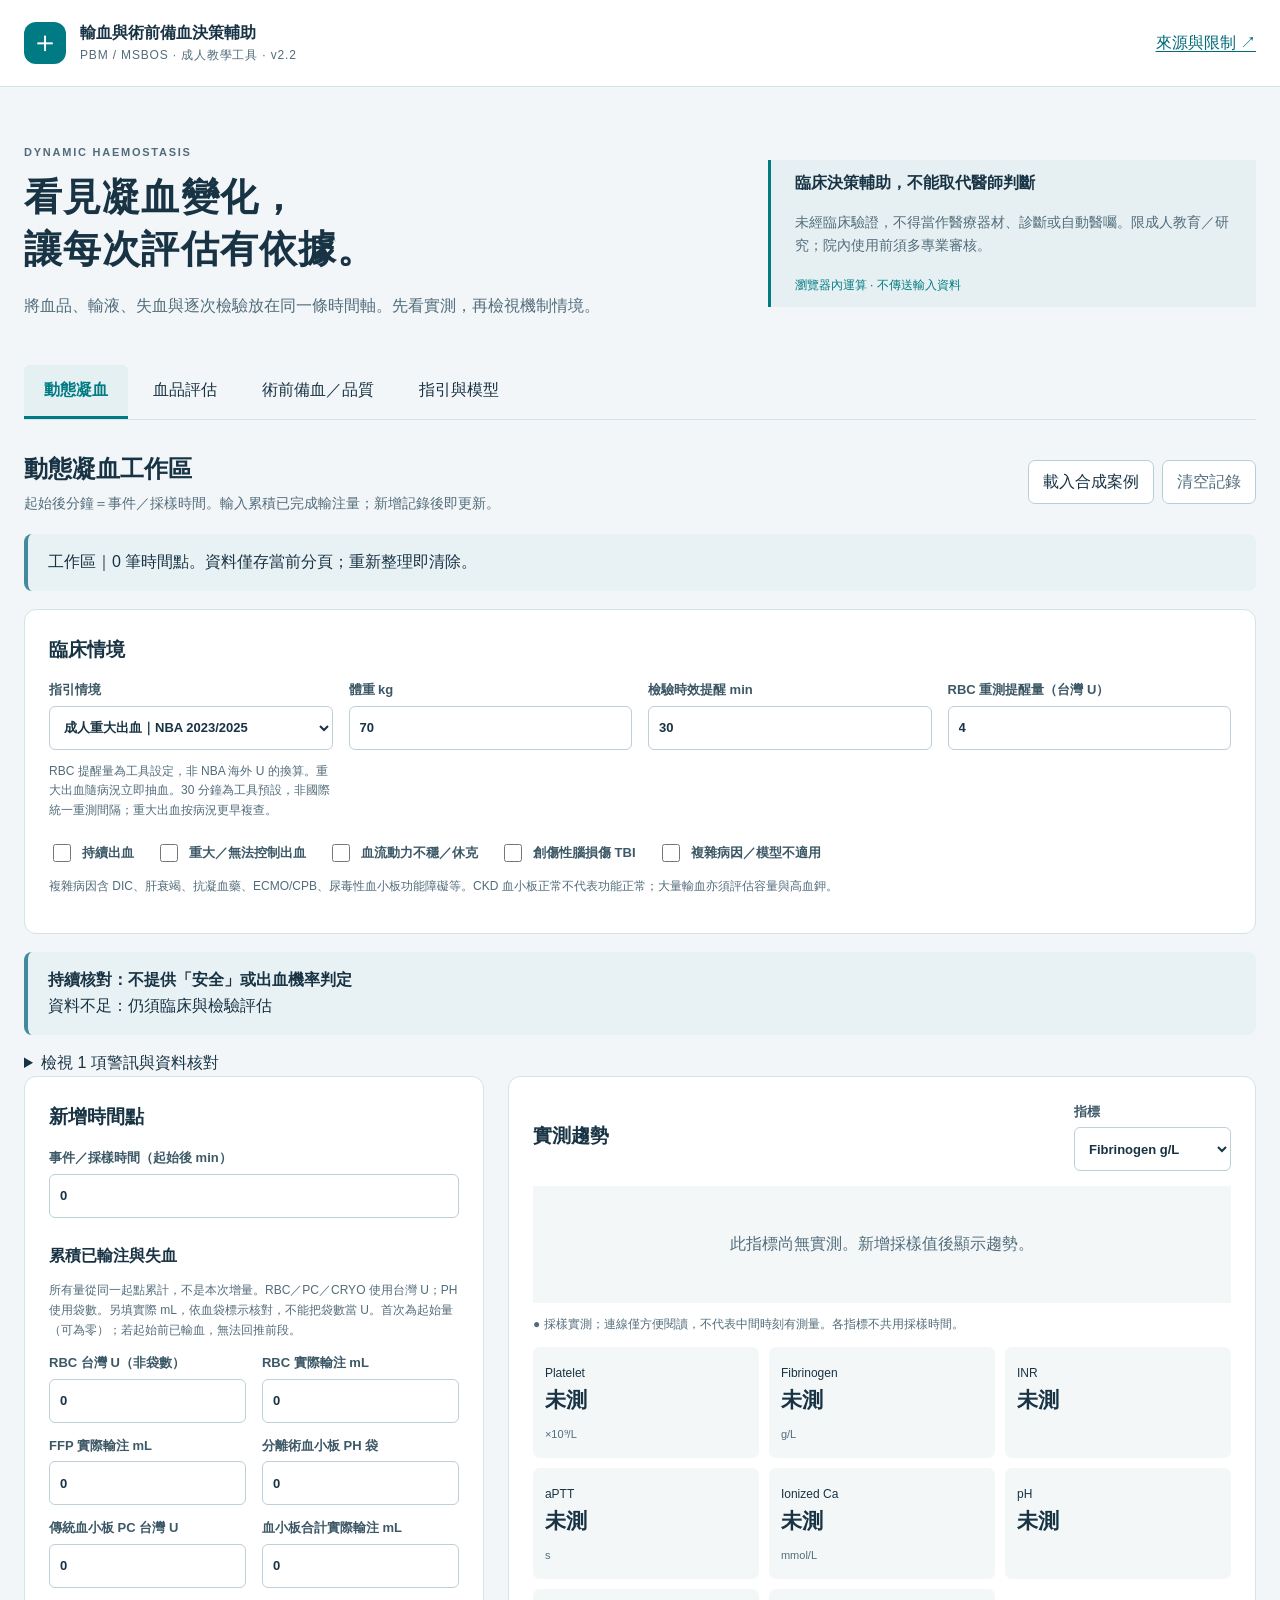
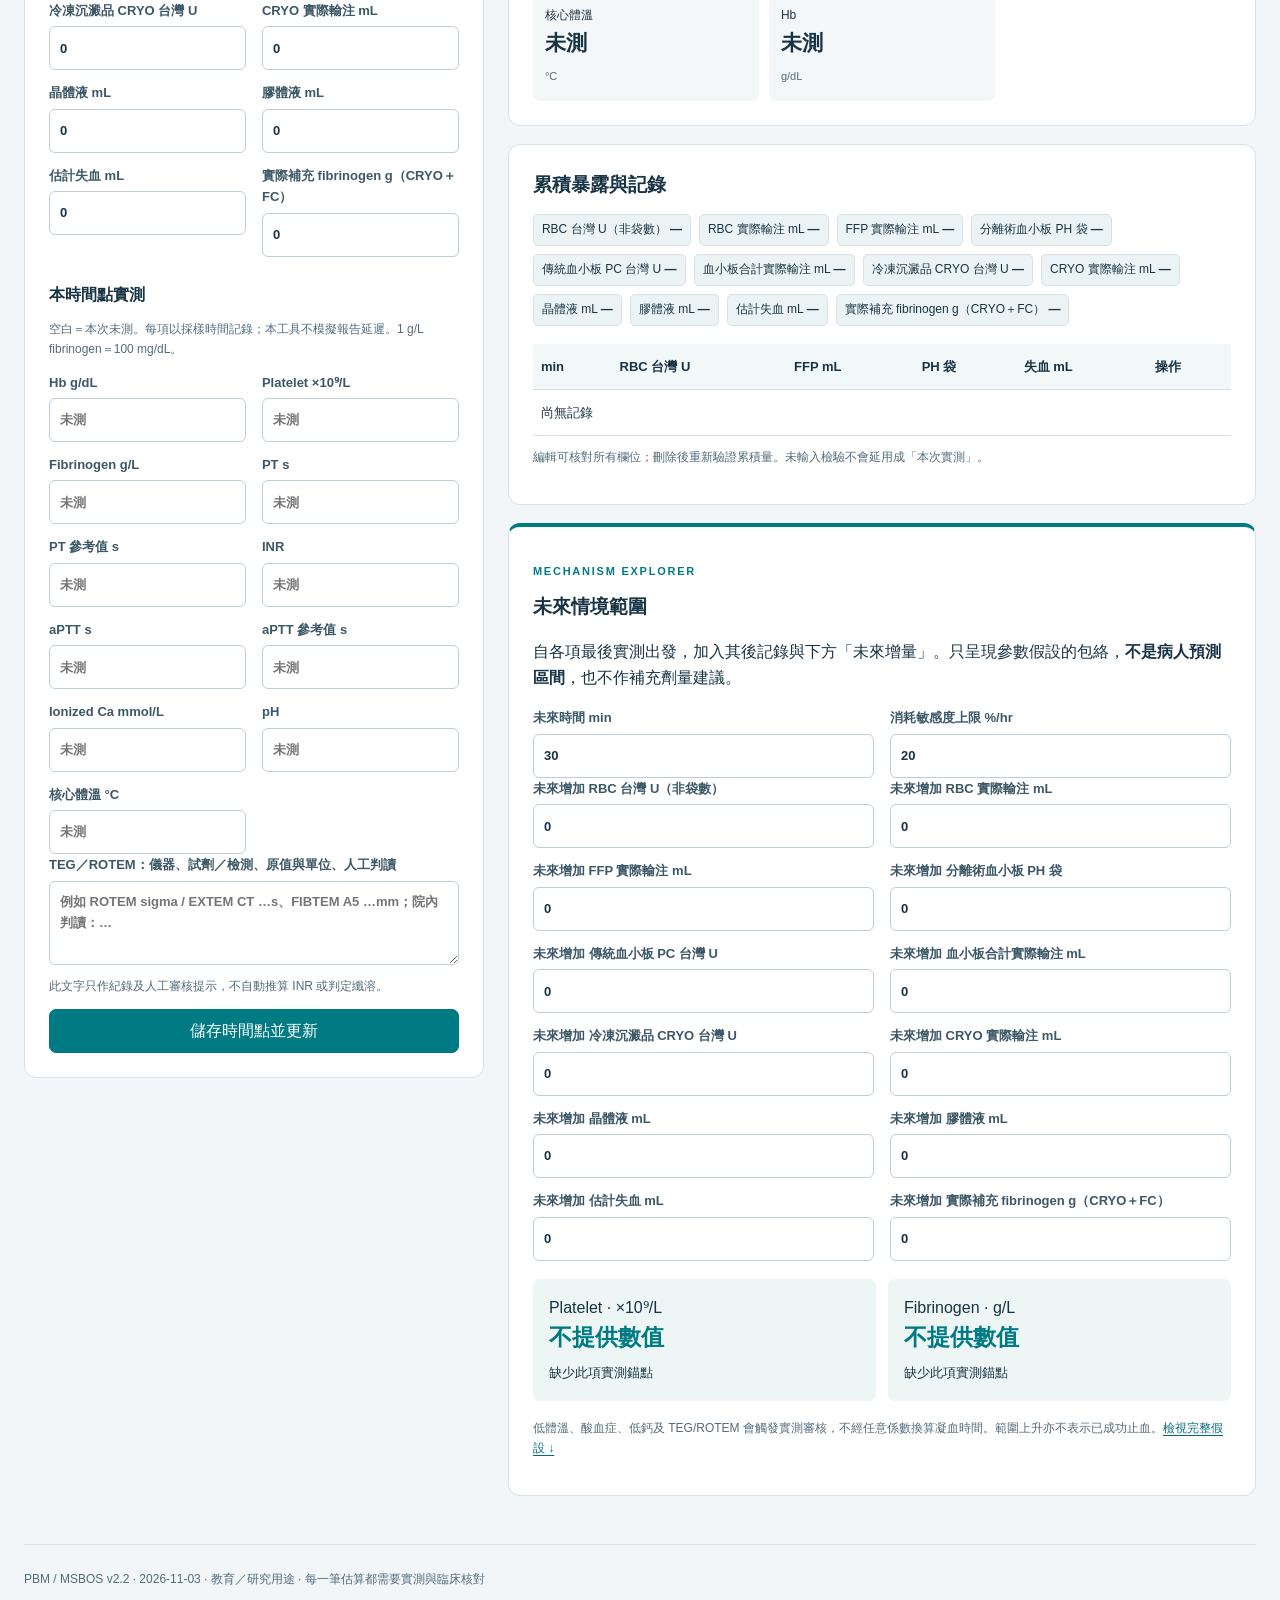
==== commit 1e870fc6: "Use Taiwan blood component units and actual transfusion volumes" ====
--- a/index.html
+++ b/index.html
@@ -1,27 +1,29 @@
 <!doctype html><html lang="zh-Hant"><head><meta charset="utf-8"><meta name="viewport" content="width=device-width,initial-scale=1"><meta name="referrer" content="no-referrer"><meta name="description" content="成人輸血與術前備血教學，實測凝血趨勢與具明確假設的情境模擬。"><title>輸血與術前備血決策輔助｜動態凝血</title><style>:root{--ink:#183344;--muted:#526c7b;--teal:#007b83;--line:#d5e2e7;--bg:#f2f6f8;--red:#ad3040;--amber:#8c5c16}*{box-sizing:border-box}body{margin:0;background:var(--bg);color:var(--ink);font:16px/1.65 -apple-system,BlinkMacSystemFont,"PingFang TC","Microsoft JhengHei",sans-serif}header{background:#fff;border-bottom:1px solid var(--line);padding:20px max(24px,calc((100vw - 1280px)/2));display:flex;justify-content:space-between;align-items:center;gap:20px}.brand{display:flex;gap:14px;align-items:center}.brand small{display:block;font-size:12px;letter-spacing:.07em;color:var(--muted)}.cross{background:var(--teal);color:white;width:42px;height:42px;text-align:center;font-size:30px;line-height:40px;border-radius:12px}a{color:#006b78;text-underline-offset:3px}main{max-width:1328px;padding:0 24px;margin:auto}.intro{display:grid;grid-template-columns:1.4fr 1fr;gap:60px;padding:45px 0 30px}.intro h1{font-size:38px;line-height:1.35;letter-spacing:.03em;margin:10px 0 18px}.intro p{color:var(--muted);max-width:650px}.intro aside{border-left:3px solid var(--teal);padding:10px 24px;align-self:center;background:#e6f0f2}.intro aside p{font-size:14px}.eyebrow{font-size:11px;letter-spacing:.16em;color:var(--teal);font-weight:750}.tag{font-size:12px;color:var(--teal)}nav{display:flex;gap:5px;border-bottom:1px solid var(--line);margin-bottom:25px;overflow:auto}button,input,select,textarea{font:inherit}button{cursor:pointer;border:1px solid #b8ced6;background:white;border-radius:7px;padding:8px 14px;color:var(--ink);min-height:44px}button:hover{background:#e5f0f3}button.primary{background:var(--teal);border-color:var(--teal);color:white;width:100%}.quiet{color:var(--muted)}.tab{border:0;border-radius:6px 6px 0 0;background:transparent;white-space:nowrap;padding:12px 20px;border-bottom:3px solid transparent}.tab.active{border-bottom-color:var(--teal);color:var(--teal);font-weight:700;background:#e5f0f2}h2{font-size:24px;margin:4px 0}h3{font-size:19px;margin:0 0 14px}h4{margin:25px 0 8px}.section-title{display:flex;justify-content:space-between;gap:16px;align-items:center;margin-bottom:15px}.section-title p{margin:4px 0;color:var(--muted);font-size:14px}.section-title h3{margin:0}.actions{display:flex;gap:8px;flex-shrink:0}.panel{background:#fff;border:1px solid var(--line);border-radius:12px;padding:24px;margin:18px 0;min-width:0}.grid{display:grid;gap:12px 16px}.four{grid-template-columns:repeat(4,minmax(0,1fr))}.two{grid-template-columns:repeat(2,minmax(0,1fr))}label{display:block;font-size:13px;font-weight:650;color:#3c5866}input:not([type=checkbox]),select,textarea{display:block;width:100%;min-width:0;border:1px solid #bdcfd7;border-radius:6px;padding:9px 10px;background:#fff;color:var(--ink);margin:5px 0 0;min-height:44px}textarea{resize:vertical}.checks{display:flex;gap:12px 22px;flex-wrap:wrap;margin:20px 0 8px}.checks label{display:flex;align-items:center;gap:8px}.checks input{accent-color:var(--teal);width:18px;height:18px}.hint{color:var(--muted);font-size:12px;font-weight:400}.notice{background:#e8f1f4;padding:15px 20px;border-radius:8px;border-left:4px solid #438b9c;margin:15px 0}.notice.danger{border-color:var(--red);background:#fff0f1}.notice b{display:block}.signal{border-left:3px solid #d3a15f;padding:10px 14px;margin:8px 0;background:#fbf7ef;font-size:14px}.signal.urgent{border-color:var(--red);background:#fff1f2}.workspace{display:grid;grid-template-columns:minmax(300px,.83fr) minmax(0,1.35fr);gap:24px}.workspace .panel:first-child{margin-top:0}.right{min-width:0}.metrics{display:grid;grid-template-columns:repeat(3,minmax(0,1fr));gap:10px}.metric{padding:12px;background:#f3f7f8;border-radius:7px}.metric strong{display:block;font-size:21px;font-family:ui-monospace,monospace}.metric small{font-size:11px;color:var(--muted)}.metric span{font-size:12px}.totals{display:flex;gap:8px;flex-wrap:wrap;font-size:12px;margin-bottom:18px}.totals span{background:#ecf3f5;border:1px solid var(--line);padding:5px 8px;border-radius:5px}.scroll{overflow:auto;max-width:100%}table{border-collapse:collapse;width:100%;font-size:13px}th,td{text-align:left;padding:12px 8px;border-bottom:1px solid var(--line);vertical-align:top}th{background:#f2f7f8;white-space:nowrap}td button{font-size:12px;padding:4px 8px}.scenario{border-top:4px solid var(--teal)}.range{display:grid;grid-template-columns:1fr 1fr;gap:12px;margin:18px 0}.range div{background:#edf5f5;padding:16px;border-radius:7px}.range strong{font-size:23px;display:block;font-family:ui-monospace,monospace;color:var(--teal)}.error{color:var(--red);font-weight:650;margin:12px 0}svg{display:block;width:100%;height:auto;max-height:260px}.chart-empty{padding:45px 15px;text-align:center;background:#f3f7f8;color:var(--muted)}.danger-title{color:var(--red)}footer{font-size:12px;color:var(--muted);border-top:1px solid var(--line);padding:25px 0;margin-top:30px}button:focus-visible,input:focus-visible,select:focus-visible,textarea:focus-visible,a:focus-visible{outline:3px solid #009ba3;outline-offset:3px}[hidden]{display:none!important}ul{padding-left:22px}li{margin:8px 0}#sources td{min-width:170px}#sources td:nth-child(2){min-width:280px}#qualityResult{margin-top:15px}.pane{scroll-margin-top:20px}@media(max-width:900px){.four{grid-template-columns:repeat(2,minmax(0,1fr))}.workspace{grid-template-columns:1fr}.intro{gap:24px}.intro h1{font-size:30px}.metrics{grid-template-columns:repeat(4,minmax(0,1fr))}}@media(max-width:560px){main{padding:0 14px}header{padding:15px;align-items:flex-start}header>a{font-size:12px;white-space:nowrap}.brand strong{font-size:14px}.cross{display:none}.intro{display:block;padding:25px 0 15px}.intro h1{font-size:29px}.intro aside{margin-top:22px;padding:15px}.panel{padding:18px;border-radius:9px}.section-title{align-items:flex-start;flex-direction:column}.actions{width:100%;flex-wrap:wrap}.metrics{grid-template-columns:repeat(2,minmax(0,1fr))}.four{grid-template-columns:1fr}.two{gap:12px}.range{grid-template-columns:1fr}.tab{padding:10px 14px;font-size:14px}.checks{gap:12px}.intro p{font-size:14px}h2{font-size:21px}#sources td{font-size:12px}}
+
+.three{grid-template-columns:repeat(3,minmax(0,1fr))}@media(max-width:560px){.three{grid-template-columns:1fr}}
 </style></head><body>
-<header><div class="brand"><span class="cross">＋</span><div><strong>輸血與術前備血決策輔助</strong><small>PBM / MSBOS · 成人教學工具 · v2.1</small></div></div><a href="#sources">來源與限制 ↗</a></header>
+<header><div class="brand"><span class="cross">＋</span><div><strong>輸血與術前備血決策輔助</strong><small>PBM / MSBOS · 成人教學工具 · v2.2</small></div></div><a href="#sources">來源與限制 ↗</a></header>
 <main><div class="intro"><div><p class="eyebrow">DYNAMIC HAEMOSTASIS</p><h1>看見凝血變化，<br>讓每次評估有依據。</h1><p>將血品、輸液、失血與逐次檢驗放在同一條時間軸。先看實測，再檢視機制情境。</p></div><aside><b>臨床決策輔助，不能取代醫師判斷</b><p>未經臨床驗證，不得當作醫療器材、診斷或自動醫囑。限成人教育／研究；院內使用前須多專業審核。</p><span class="tag">瀏覽器內運算 · 不傳送輸入資料</span></aside></div>
 <nav aria-label="功能"><button class="tab active" data-tab="dynamic">動態凝血</button><button class="tab" data-tab="products">血品評估</button><button class="tab" data-tab="msbos">術前備血／品質</button><button class="tab" data-tab="sources">指引與模型</button></nav>
 <section id="dynamic" class="pane">
 <div class="section-title"><div><h2>動態凝血工作區</h2><p>起始後分鐘＝事件／採樣時間。輸入累積已完成輸注量；新增記錄後即更新。</p></div><div class="actions"><button id="demo">載入合成案例</button><button id="clear" class="quiet">清空記錄</button></div></div>
 <div id="mode" class="notice">目前無資料。請加入實測記錄，或載入教學案例。重新整理會清除所有輸入。</div>
-<div class="panel"><h3>臨床情境</h3><div class="grid four"><label>指引情境<select id="context"><option value="nba">成人重大出血｜NBA 2023/2025</option><option value="trauma">創傷｜European 2023</option><option value="peri">一般術中出血｜Anaesthetists 2025</option><option value="obstetric">產科出血｜Anaesthetists 2025</option></select></label><label>體重 kg<input id="weight" type="number" value="70" min="40" max="150"></label><label>檢驗時效提醒 min<input id="stale" type="number" value="30" min="5" max="120"></label><div class="hint">30 分鐘為工具預設，非國際統一重測間隔；重大出血按病況更早複查。</div></div><div class="checks"><label><input id="active" type="checkbox">持續出血</label><label><input id="major" type="checkbox">重大／無法控制出血</label><label><input id="shock" type="checkbox">血流動力不穩／休克</label><label><input id="tbi" type="checkbox">創傷性腦損傷 TBI</label><label><input id="complex" type="checkbox">複雜病因／模型不適用</label></div><p class="hint">複雜病因含 DIC、肝衰竭、抗凝血藥、ECMO/CPB、尿毒性血小板功能障礙等。CKD 血小板正常不代表功能正常；大量輸血亦須評估容量與高血鉀。</p></div>
+<div class="panel"><h3>臨床情境</h3><div class="grid four"><label>指引情境<select id="context"><option value="nba">成人重大出血｜NBA 2023/2025</option><option value="trauma">創傷｜European 2023</option><option value="peri">一般術中出血｜Anaesthetists 2025</option><option value="obstetric">產科出血｜Anaesthetists 2025</option></select></label><label>體重 kg<input id="weight" type="number" value="70" min="40" max="150"></label><label>檢驗時效提醒 min<input id="stale" type="number" value="30" min="5" max="120"></label><label>RBC 重測提醒量（台灣 U）<input id="repeatTwU" type="number" value="4" min="1" max="20" step="1"></label><div class="hint">RBC 提醒量為工具設定，非 NBA 海外 U 的換算。重大出血隨病況立即抽血。30 分鐘為工具預設，非國際統一重測間隔；重大出血按病況更早複查。</div></div><div class="checks"><label><input id="active" type="checkbox">持續出血</label><label><input id="major" type="checkbox">重大／無法控制出血</label><label><input id="shock" type="checkbox">血流動力不穩／休克</label><label><input id="tbi" type="checkbox">創傷性腦損傷 TBI</label><label><input id="complex" type="checkbox">複雜病因／模型不適用</label></div><p class="hint">複雜病因含 DIC、肝衰竭、抗凝血藥、ECMO/CPB、尿毒性血小板功能障礙等。CKD 血小板正常不代表功能正常；大量輸血亦須評估容量與高血鉀。</p></div>
 <div id="risk" role="status" aria-live="polite"></div>
-<div class="workspace"><div><form id="recordForm" class="panel"><div class="section-title"><h3 id="formTitle">新增時間點</h3><button type="button" id="cancelEdit" hidden>取消編輯</button></div><label>事件／採樣時間（起始後 min）<input name="t" type="number" min="0" max="10080" value="0" required></label><h4>累積已輸注與失血</h4><p class="hint">所有量從同一起點累計，不是本次增量。首次為起始量（可為零）；若起始前已輸血，無法回推前段。</p><div id="exposureFields" class="grid two"></div><h4>本時間點實測</h4><p class="hint">空白＝本次未測。每項以採樣時間記錄；本工具不模擬報告延遲。1 g/L fibrinogen＝100 mg/dL。</p><div id="labFields" class="grid two"></div><label>TEG／ROTEM：儀器、試劑／檢測、原值與單位、人工判讀<textarea name="vem" rows="3" maxlength="1500" placeholder="例如 ROTEM sigma / EXTEM CT …s、FIBTEM A5 …mm；院內判讀：…"></textarea></label><p class="hint">此文字只作紀錄及人工審核提示，不自動推算 INR 或判定纖溶。</p><div id="formError" class="error" role="alert"></div><button class="primary" type="submit">儲存時間點並更新</button></form></div>
-<div class="right"><div class="panel"><div class="section-title"><h3>實測趨勢</h3><label>指標<select id="trendMetric"></select></label></div><div id="chart"></div><p class="hint">● 採樣實測；連線僅方便閱讀，不代表中間時刻有測量。各指標不共用採樣時間。</p><div id="latest" class="metrics"></div></div><div class="panel"><h3>累積暴露與記錄</h3><div id="totals" class="totals"></div><div class="scroll" tabindex="0" aria-label="時間序列表"><table><thead><tr><th>min</th><th>RBC U</th><th>FFP mL</th><th>PLT 成人量</th><th>失血 mL</th><th>操作</th></tr></thead><tbody id="history"></tbody></table></div><p class="hint">編輯可核對所有欄位；刪除後重新驗證累積量。未輸入檢驗不會延用成「本次實測」。</p></div>
+<div class="workspace"><div><form id="recordForm" class="panel"><div class="section-title"><h3 id="formTitle">新增時間點</h3><button type="button" id="cancelEdit" hidden>取消編輯</button></div><label>事件／採樣時間（起始後 min）<input name="t" type="number" min="0" max="10080" value="0" required></label><h4>累積已輸注與失血</h4><p class="hint">所有量從同一起點累計，不是本次增量。RBC／PC／CRYO 使用台灣 U；PH 使用袋數。另填實際 mL，依血袋標示核對，不能把袋數當 U。首次為起始量（可為零）；若起始前已輸血，無法回推前段。</p><div id="exposureFields" class="grid two"></div><h4>本時間點實測</h4><p class="hint">空白＝本次未測。每項以採樣時間記錄；本工具不模擬報告延遲。1 g/L fibrinogen＝100 mg/dL。</p><div id="labFields" class="grid two"></div><label>TEG／ROTEM：儀器、試劑／檢測、原值與單位、人工判讀<textarea name="vem" rows="3" maxlength="1500" placeholder="例如 ROTEM sigma / EXTEM CT …s、FIBTEM A5 …mm；院內判讀：…"></textarea></label><p class="hint">此文字只作紀錄及人工審核提示，不自動推算 INR 或判定纖溶。</p><div id="formError" class="error" role="alert"></div><button class="primary" type="submit">儲存時間點並更新</button></form></div>
+<div class="right"><div class="panel"><div class="section-title"><h3>實測趨勢</h3><label>指標<select id="trendMetric"></select></label></div><div id="chart"></div><p class="hint">● 採樣實測；連線僅方便閱讀，不代表中間時刻有測量。各指標不共用採樣時間。</p><div id="latest" class="metrics"></div></div><div class="panel"><h3>累積暴露與記錄</h3><div id="totals" class="totals"></div><div class="scroll" tabindex="0" aria-label="時間序列表"><table><thead><tr><th>min</th><th>RBC 台灣 U</th><th>FFP mL</th><th>PH 袋</th><th>失血 mL</th><th>操作</th></tr></thead><tbody id="history"></tbody></table></div><p class="hint">編輯可核對所有欄位；刪除後重新驗證累積量。未輸入檢驗不會延用成「本次實測」。</p></div>
 <div class="panel scenario"><p class="eyebrow">MECHANISM EXPLORER</p><h3>未來情境範圍</h3><p>自各項最後實測出發，加入其後記錄與下方「未來增量」。只呈現參數假設的包絡，<b>不是病人預測區間</b>，也不作補充劑量建議。</p><div class="grid two"><label>未來時間 min<input id="horizon" type="number" min="0" max="60" value="30"></label><label>消耗敏感度上限 %/hr<input id="consume" type="number" min="0" max="50" value="20"></label></div><div id="planFields" class="grid two"></div><div id="simulation" aria-live="polite"></div><p class="hint">低體溫、酸血症、低鈣及 TEG/ROTEM 會觸發實測審核，不經任意係數換算凝血時間。範圍上升亦不表示已成功止血。<a href="#model">檢視完整假設 ↓</a></p></div></div></div>
 </section>
-<section id="products" class="pane" hidden><h2>血品評估與再評估</h2><p>沿用動態工作區的最新實測與臨床情境。重大出血期間 Hb 可延遲反映失血，不能套穩定病人單一閾值。</p><div class="panel"><label>穩定成人 RBC 情境<select id="rbcContext"><option value="general">一般穩定住院成人（Hb &lt;7）</option><option value="cardiac">心臟手術（可採 &lt;7.5）</option><option value="cvd">骨科手術／既有心血管病（可採 &lt;8）</option><option value="ami">急性心肌梗塞（2025 條件性 &lt;10）</option></select></label><div id="rbcResult" class="notice"></div><div id="productSignals"></div><h3>人工確認清單</h3><ul><li>先找出血源並止血，核對病人、血型／不規則抗體、相容性與輸注反應。</li><li>凝血因子不足評估 FFP；低 fibrinogen 評估冷沉澱／濃縮製劑；低血小板或功能障礙需依病因判斷。不能只追求 INR 正常。</li><li>MTP 依本院包組與血品規格啟動；取得檢驗後依止血效果及目標導向調整，不由此模型自動開立。</li><li>補充後重測 CBC、PT/INR、aPTT、fibrinogen、iCa／血氣、核心體溫；需要時由受訓人員判讀 TEG/ROTEM。</li><li>CKD／心衰竭須評估 TACO、高血鉀與速率；腎移植候選者須衡量致敏風險，但不能因此延誤救命輸血。</li></ul><p>血品增量與袋數高度依賴規格及持續消耗，本版不保證「1 U RBC 增加 1 g/dL」或將海外 platelet／cryo 袋數直接套用台灣。</p></div></section>
-<section id="msbos" class="pane" hidden><h2>術式參考表與術前備血</h2><div class="notice">內建 68 項官方醫院 MSBOS 參考記錄，來源為 Johns Hopkins 成人 2025／HTAA 2025。這是各來源院所的備血方案，不是本院核定表或通用輸血指引。原附件未取回，本表為重新查核建立。</div><div class="panel"><h3>搜尋術式參考</h3><div class="grid two"><label>術式／關鍵字<input id="surgerySearch" placeholder="例如 腎、瘻管、AVF、TURP、剖腹產"></label><label>科別<select id="specialtyFilter"><option value="">全部科別</option></select></label></div><p class="hint">N／No Sample：該院不例行採檢，不代表不可能輸血；T/S、GSH：血型及抗體篩檢；T/C：交叉配血。海外 U、pint／pints 均保留原文，不等同本院 RBC U。部分術式在不同科別／院所有不同方案，請核對來源分類。</p><p id="surgeryCount" role="status"></p><div class="scroll" tabindex="0" aria-label="術式備血參考表" style="max-height:540px"><table><thead><tr><th>科別</th><th>術式</th><th>來源方案（原規格）</th><th>來源／版本／位置</th><th>選取</th></tr></thead><tbody id="surgeryRows"></tbody></table></div><div id="referenceResult" class="notice" aria-live="polite">請從表格選取術式，查看來源方案；選取後仍需另外填寫本院核定備血方案。</div></div><div class="panel"><h3>備血核對</h3><div class="grid two"><label>術式（不輸入病人身分）<input id="surgery" maxlength="100" placeholder="填寫術式"></label><label>本院核定備血類別<select id="prep"><option value="">尚未核定／待血庫確認</option><option>N：不例行備血</option><option>T&amp;S：血型與抗體篩檢</option><option>T&amp;C：交叉配血</option></select></label><label>本院核定 RBC 備血 U<input id="prepUnits" type="number" min="0" max="30" step="1"></label></div><div class="checks"><label><input id="antibody" type="checkbox">不規則抗體／配血困難</label><label><input id="anemia" type="checkbox">貧血／出血風險升高</label></div><div id="prepResult" class="notice"></div><p>手術急迫性、手術醫師預估失血、既有 Hb、血品到位時間及可用血庫資源均須個別評估。N 不等於任何情況都不用輸血。</p></div><form id="qualityForm" class="panel"><h3>同術式、同期間、同族群的用血品質</h3><div class="grid four"><label>手術總人次<input name="cases" type="number" min="0" step="1" required></label><label>受血人次<input name="recipients" type="number" min="0" step="1" required></label><label>交叉配血 RBC U<input name="cross" type="number" min="0" step="1" required></label><label>實際輸注 RBC U<input name="used" type="number" min="0" step="1" required></label></div><button type="submit">計算品質指標</button><div id="qualityResult" role="status"></div><p class="hint">C:T＝配血／輸注 U；輸血率＝受血人次／手術人次；TI＝輸注 U／手術人次；利用率＝輸注／配血 U。分母零顯示無法計算。急用未交叉配血輸注不應混入此分母，需另案分析。</p></form></section>
+<section id="products" class="pane" hidden><h2>血品評估與再評估</h2><p>沿用動態工作區的最新實測與臨床情境。重大出血期間 Hb 可延遲反映失血，不能套穩定病人單一閾值。</p><div class="panel" id="taiwanProducts"><h3>台灣血品規格與單位核對</h3><p>血袋標示與本院血庫資料優先。下列是國內院所公開資料的規格參考，非每袋固定體積或全國統一包裝。查核：2026-11-03。</p><div class="scroll"><table><thead><tr><th>血品</th><th>台灣計量與參考規格</th><th>網站使用方式</th></tr></thead><tbody><tr><td>紅血球濃厚液／減白 RBC</td><td>常規 1 U 以 250 mL 全血製備；減白成品體積參考約 110–185 mL/U。袋標可能為 1 U 或 2 U。</td><td>輸入台灣 U，另記實際輸注 mL；不預設 280 mL/U。</td></tr><tr><td>新鮮冷凍血漿 FFP</td><td>參考 1 U 約 80–140 mL；2 U 約 170–250 mL，依袋標。</td><td>模型採實際 mL；不能一律把一袋視為 1 U 或 250 mL。</td></tr><tr><td>分離術血小板 PH／減白 PH</td><td>1 袋參考約 200–300 mL、約 3×10¹¹ 血小板。</td><td>記袋數與合計實際 mL；PH 1 袋不等於傳統 PC 1 U。</td></tr><tr><td>傳統血小板濃厚液 PC</td><td>1 U 由 250 mL 全血製備；參考約 30–40 mL，含 &gt;2.75×10¹⁰ 血小板。供應需洽血庫。</td><td>另記台灣 U，不硬設 12 U PC＝每袋 PH 的精確含量。</td></tr><tr><td>冷凍沉澱品 CRYO</td><td>參考 2 U 約 20–30 mL；纖維蛋白原有最低含量規格，並非每 U 固定含量。</td><td>分別記台灣 U、實際 mL、血庫核對之 fibrinogen g；不能用最低含量推定實際補充量。</td></tr></tbody></table></div><p class="hint">規格來源：<a href="https://wd.vghtpe.gov.tw/manage/upload/cabfile/f_20230104093058480.pdf" target="_blank" rel="noopener">臺北榮總血液成分使用準則（111-11-24 核定，頁1–2）</a>；<a href="https://www.cych.org.tw/lab/14_%E8%A1%80%E5%BA%AB%E4%BD%9C%E6%A5%AD/bloodbank_FAQ.htm" target="_blank" rel="noopener">嘉基血庫血液成分資料</a>。日期較早的資料僅作產品參考，不作目前國際適應症來源。</p><h4>袋標換算小工具</h4><p class="hint">依手上同規格血袋標示填寫，不預設每袋單位或體積；不同規格須分批計算。結果僅供核對，不會自動填入已完成輸注量。</p><div class="grid three"><label>袋數<input id="twBags" type="number" min="0" step="1"></label><label>袋標：台灣 U／袋<input id="twUnitsPerBag" type="number" min="0" step="any"></label><label>袋標：mL／袋<input id="twMlPerBag" type="number" min="0" step="any"></label></div><div id="twConversion" class="notice" aria-live="polite">請填袋數、每袋台灣 U 及每袋 mL。</div></div><div class="panel"><label>穩定成人 RBC 情境<select id="rbcContext"><option value="general">一般穩定住院成人（Hb &lt;7）</option><option value="cardiac">心臟手術（可採 &lt;7.5）</option><option value="cvd">骨科手術／既有心血管病（可採 &lt;8）</option><option value="ami">急性心肌梗塞（2025 條件性 &lt;10）</option></select></label><div id="rbcResult" class="notice"></div><div id="productSignals"></div><h3>人工確認清單</h3><ul><li>先找出血源並止血，核對病人、血型／不規則抗體、相容性與輸注反應。</li><li>凝血因子不足評估 FFP；低 fibrinogen 評估冷沉澱／濃縮製劑；低血小板或功能障礙需依病因判斷。不能只追求 INR 正常。</li><li>MTP 依本院包組與血品規格啟動；取得檢驗後依止血效果及目標導向調整，不由此模型自動開立。</li><li>補充後重測 CBC、PT/INR、aPTT、fibrinogen、iCa／血氣、核心體溫；需要時由受訓人員判讀 TEG/ROTEM。</li><li>CKD／心衰竭須評估 TACO、高血鉀與速率；腎移植候選者須衡量致敏風險，但不能因此延誤救命輸血。</li></ul><p>血品增量與袋數依產品及持續消耗而異。台灣 RBC 1 U 不等同美國常用 1 U，不能保證增加 Hb 1 g/dL。PH 1 袋不等同 PC 1 U；產品含量與規格依本院血庫及袋標確認。</p></div></section>
+<section id="msbos" class="pane" hidden><h2>術式參考表與術前備血</h2><div class="notice">內建 68 項官方醫院 MSBOS 參考記錄，來源為 Johns Hopkins 成人 2025／HTAA 2025。這是各來源院所的備血方案，不是本院核定表或通用輸血指引。本院備血數量一律以台灣 U 填寫，海外 U／pint 不直接轉成台灣開單量。原附件未取回，本表為重新查核建立。</div><div class="panel"><h3>搜尋術式參考</h3><div class="grid two"><label>術式／關鍵字<input id="surgerySearch" placeholder="例如 腎、瘻管、AVF、TURP、剖腹產"></label><label>科別<select id="specialtyFilter"><option value="">全部科別</option></select></label></div><p class="hint">N／No Sample：該院不例行採檢，不代表不可能輸血；T/S、GSH：血型及抗體篩檢；T/C：交叉配血。海外 U、pint／pints 均保留原文，不等同本院 RBC U。部分術式在不同科別／院所有不同方案，請核對來源分類。</p><p id="surgeryCount" role="status"></p><div class="scroll" tabindex="0" aria-label="術式備血參考表" style="max-height:540px"><table><thead><tr><th>科別</th><th>術式</th><th>台灣備血狀態／來源對照</th><th>來源／版本／位置</th><th>選取</th></tr></thead><tbody id="surgeryRows"></tbody></table></div><div id="referenceResult" class="notice" aria-live="polite">請從表格選取術式，查看來源方案；選取後仍需另外填寫本院核定備血方案。</div></div><div class="panel"><h3>備血核對</h3><div class="grid two"><label>術式（不輸入病人身分）<input id="surgery" maxlength="100" placeholder="填寫術式"></label><label>本院核定備血類別<select id="prep"><option value="">尚未核定／待血庫確認</option><option>N：不例行備血</option><option>T&amp;S：血型與抗體篩檢</option><option>T&amp;C：交叉配血</option></select></label><label>本院核定 RBC 備血（台灣 U）<input id="prepUnits" type="number" min="0" max="30" step="1"></label></div><div class="checks"><label><input id="antibody" type="checkbox">不規則抗體／配血困難</label><label><input id="anemia" type="checkbox">貧血／出血風險升高</label></div><div id="prepResult" class="notice"></div><p>手術急迫性、手術醫師預估失血、既有 Hb、血品到位時間及可用血庫資源均須個別評估。N 不等於任何情況都不用輸血。</p></div><form id="qualityForm" class="panel"><h3>同術式、同期間、同族群的用血品質</h3><div class="grid four"><label>手術總人次<input name="cases" type="number" min="0" step="1" required></label><label>受血人次<input name="recipients" type="number" min="0" step="1" required></label><label>交叉配血 RBC 台灣 U<input name="cross" type="number" min="0" step="1" required></label><label>實際輸注 RBC 台灣 U<input name="used" type="number" min="0" step="1" required></label></div><button type="submit">計算品質指標</button><div id="qualityResult" role="status"></div><p class="hint">C:T＝配血／輸注 U；輸血率＝受血人次／手術人次；TI＝輸注 U／手術人次；利用率＝輸注／配血 U。分母零顯示無法計算。急用未交叉配血輸注不應混入此分母，需另案分析。</p></form></section>
 <section id="sources" class="pane" hidden><h2>指引、閾值與模型邊界</h2><p>文獻查核日期：2026-11-03。這是可審核的教學規則，非全面涵蓋所有疾病、用藥及輸血適應症。</p>
-<div class="panel"><h3>情境與來源對照</h3><div class="scroll"><table><thead><tr><th>來源</th><th>本版採用</th><th>限制</th></tr></thead><tbody><tr><td><a href="https://www.blood.gov.au/patient-blood-management-guideline-adults-critical-bleeding" target="_blank" rel="noopener">NBA 成人重大出血 2023／2025 更新</a></td><td>R1–2、GPS2：重複監測；fibrinogen &lt;2.0、INR &gt;1.5、PT/aPTT &gt;1.5×ULN、iCa &lt;1、pH &lt;7.2、核心溫度 &lt;35；考慮每 4 U RBC 重測。</td><td>警戒值不是一律輸注門檻。官方頁面現標示修訂審查中；2025 更新含 cryo 規格。</td></tr><tr><td><a href="https://link.springer.com/article/10.1186/s13054-023-04327-7" target="_blank" rel="noopener">European trauma 第六版 2023</a></td><td>R11/26–31：目標導向；重大出血且 fibrinogen ≤1.5 或功能不足評估補充；持續出血 PLT 目標 &gt;50，TBI &gt;100；iCa 維持正常（約 1.1–1.3）。</td><td>創傷情境。PT/aPTT &gt;1.5×正常值；本版創傷模式請輸入院內正常對照值。iCa &lt;0.9 特別危急，不能等到此值才處理。</td></tr><tr><td><a href="https://associationofanaesthetists-publications.onlinelibrary.wiley.com/doi/10.1111/anae.16542" target="_blank" rel="noopener">Association of Anaesthetists 2025</a></td><td>重大出血時：INR &gt;1.5、fibrinogen &lt;1.5（產科 &lt;2.0）、PLT &lt;50（產科 &lt;75）為血品評估參考。</td><td>需配合出血與重複檢驗；不可延伸為無出血者之常規預防輸血。</td></tr></tbody></table></div><p>固定比例 MTP 的袋數／成人 platelet 劑量在各國定義不同；本版不自動換算或裁定比例是否足夠。取得實測後依本院方案調整。</p><p><a href="https://www.isbtweb.org/resource/red-blood-cell-transfusion-2023-aabb-international-guidelines.html" target="_blank" rel="noopener">AABB 2023 RBC 指引</a>用於穩定成人；<a href="https://www.aabb.org/news-resources/news/article/2025/08/20/expert-panel-recommends-liberal-transfusion-strategy-for-hospitalized-patients-with-ami" target="_blank" rel="noopener">AABB 2025 AMI</a>為條件性、低確定性建議，需個別權衡。</p><p><a href="https://www.isth.org/page/Published_Guidance" target="_blank" rel="noopener">ISTH 2026 factor concentrates guidance</a>（doi:10.1016/j.jtha.2026.07.030）已在官方清單確認；全文存取受限，未據此新增劑量或宣稱完整符合。台灣仿單、給付與院內 MTP 均待另行核定。</p></div>
-<div class="panel" id="model"><h3>情境模型：機制與未驗證假設</h3><p>本版刻意不用風險分數、事件機率、精確凝血時間或經驗證之名義。每項最後採樣值各自重新錨定，逐區間運算；未來欄位為增量，歷史欄位為累積量。尚未重測的舊值仍標示原時間。</p><ul><li>估計血容量 V＝體重 × 0.06–0.08 L/kg；Hct 假設 0.35–0.45，血漿容積 PV＝V×(1−Hct)。不適用妊娠血容量、極端體型、兒童或大量血容量變化的精確推估。</li><li>區間有效輸入 I＝RBC U×0.28 L＋FFP L＋PLT 成人量×0.25 L＋晶體液 L×0.15–0.40＋膠體液 L。0.28/0.25 L 是假設規格；實際產品體積需血庫核對。膠體液僅作容量近似，未描述直接凝血效應。</li><li>稀釋因子 D＝exp(−min(失血 L,I)/V)×V/[V＋max(0,I−失血 L)]。維持固定參考血容量、均勻混合及近似等容置換；失血而無補液不直接降低濃度，但絕不表示無休克。</li><li>下一值＝前值×D×(1−c)<sup>區間小時</sup>＋假設補充增量。c 範圍 0 至所選上限（預設 20%/hr、可調 0–50），是敏感度假設，不是測得消耗率。</li><li>PLT 增量＝成人量×15–45 ×10⁹/L×70/體重；fibrinogen 增量＝(FFP L×1.5–3 g/L＋實際已補充 fibrinogen g)×0.4–1.0/PV。僅粗略表達回收率差異；冷沉澱必須由血庫換算實際 g，不輸入袋數。</li><li>補充視為區間末進入，先失血／稀釋後補充；無法刻畫區間內先後順序、尿量、分布、持續流失、免疫破壞、纖溶與內源生成。應將重要輸注與採樣拆成多個時間點。</li><li>枚舉 2⁵ 組參數角點顯示最小／最大，沒有分布校準或臨床驗證，不是 95% 區間，亦不保證包住真值。實際回收可為零，消耗可超出假設。</li><li>錨點後失血 ≥最低估計血容量、淨血管內容量偏差 &gt;30%V、錨點超過 120 min、體重不在 40–150 kg 或勾選複雜病因：停止數值情境。這些停止條件亦是工具保守設定，非生理硬界線。</li></ul><p><b>PT/INR、aPTT、iCa、pH、體溫與 TEG/ROTEM 不作數值預測。</b>凝血時間與因子濃度非線性，檢驗可能在標準溫度、再鈣化條件下測得，不能充分反映低溫或低鈣在體內的影響。</p></div>
+<div class="panel"><h3>情境與來源對照</h3><div class="scroll"><table><thead><tr><th>來源</th><th>本版採用</th><th>限制</th></tr></thead><tbody><tr><td><a href="https://www.blood.gov.au/patient-blood-management-guideline-adults-critical-bleeding" target="_blank" rel="noopener">NBA 成人重大出血 2023／2025 更新</a></td><td>R1–2、GPS2：重複監測；fibrinogen &lt;2.0、INR &gt;1.5、PT/aPTT &gt;1.5×ULN、iCa &lt;1、pH &lt;7.2、核心溫度 &lt;35；按海外原規格考慮每 4 U RBC 重測。本版不直接套成台灣 4 U；台灣工作區使用可調的工具提醒量。</td><td>警戒值不是一律輸注門檻。官方頁面現標示修訂審查中；2025 更新含 cryo 規格。</td></tr><tr><td><a href="https://link.springer.com/article/10.1186/s13054-023-04327-7" target="_blank" rel="noopener">European trauma 第六版 2023</a></td><td>R11/26–31：目標導向；重大出血且 fibrinogen ≤1.5 或功能不足評估補充；持續出血 PLT 目標 &gt;50，TBI &gt;100；iCa 維持正常（約 1.1–1.3）。</td><td>創傷情境。PT/aPTT &gt;1.5×正常值；本版創傷模式請輸入院內正常對照值。iCa &lt;0.9 特別危急，不能等到此值才處理。</td></tr><tr><td><a href="https://associationofanaesthetists-publications.onlinelibrary.wiley.com/doi/10.1111/anae.16542" target="_blank" rel="noopener">Association of Anaesthetists 2025</a></td><td>重大出血時：INR &gt;1.5、fibrinogen &lt;1.5（產科 &lt;2.0）、PLT &lt;50（產科 &lt;75）為血品評估參考。</td><td>需配合出血與重複檢驗；不可延伸為無出血者之常規預防輸血。</td></tr></tbody></table></div><p>固定比例 MTP 的袋數／成人 platelet 劑量在各國定義不同；本版不自動換算或裁定比例是否足夠。取得實測後依本院方案調整。</p><p><a href="https://www.isbtweb.org/resource/red-blood-cell-transfusion-2023-aabb-international-guidelines.html" target="_blank" rel="noopener">AABB 2023 RBC 指引</a>用於穩定成人；<a href="https://www.aabb.org/news-resources/news/article/2025/08/20/expert-panel-recommends-liberal-transfusion-strategy-for-hospitalized-patients-with-ami" target="_blank" rel="noopener">AABB 2025 AMI</a>為條件性、低確定性建議，需個別權衡。</p><p><a href="https://www.isth.org/page/Published_Guidance" target="_blank" rel="noopener">ISTH 2026 factor concentrates guidance</a>（doi:10.1016/j.jtha.2026.07.030）已在官方清單確認；全文存取受限，未據此新增劑量或宣稱完整符合。台灣仿單、給付與院內 MTP 均待另行核定。</p></div>
+<div class="panel" id="model"><h3>情境模型：機制與未驗證假設</h3><p>本版刻意不用風險分數、事件機率、精確凝血時間或經驗證之名義。每項最後採樣值各自重新錨定，逐區間運算；未來欄位為增量，歷史欄位為累積量。尚未重測的舊值仍標示原時間。</p><ul><li>估計血容量 V＝體重 × 0.06–0.08 L/kg；Hct 假設 0.35–0.45，血漿容積 PV＝V×(1−Hct)。不適用妊娠血容量、極端體型、兒童或大量血容量變化的精確推估。</li><li>區間有效輸入 I＝RBC 實際 L＋FFP 實際 L＋血小板合計實際 L＋CRYO 實際 L＋晶體液 L×0.15–0.40＋膠體液 L。已移除固定 RBC 280 mL/U 與 PH 250 mL/袋假設；缺必要體積時停止外推。膠體液僅作容量近似，未描述直接凝血效應。</li><li>稀釋因子 D＝exp(−min(失血 L,I)/V)×V/[V＋max(0,I−失血 L)]。維持固定參考血容量、均勻混合及近似等容置換；失血而無補液不直接降低濃度，但絕不表示無休克。</li><li>下一值＝前值×D×(1−c)<sup>區間小時</sup>＋假設補充增量。c 範圍 0 至所選上限（預設 20%/hr、可調 0–50），是敏感度假設，不是測得消耗率。</li><li>PLT 增量＝PH 袋數×15–45 ×10⁹/L×70/體重；fibrinogen 增量＝(FFP L×1.5–3 g/L＋實際已補充 fibrinogen g)×0.4–1.0/PV。僅粗略表達回收率差異。PH 每袋以國內常見約 3×10¹¹ 血小板為參考，非保證增量；PC 不自動視為 PH。CRYO 另記台灣 U 與實際 mL，且必須由血庫核對實際纖維蛋白原 g；CRYO 與濃縮製劑 g 勿重複計入。傳統 PC 缺含量核對時停止數值外推。</li><li>補充視為區間末進入，先失血／稀釋後補充；無法刻畫區間內先後順序、尿量、分布、持續流失、免疫破壞、纖溶與內源生成。應將重要輸注與採樣拆成多個時間點。</li><li>枚舉 2⁵ 組參數角點顯示最小／最大，沒有分布校準或臨床驗證，不是 95% 區間，亦不保證包住真值。實際回收可為零，消耗可超出假設。</li><li>錨點後失血 ≥最低估計血容量、淨血管內容量偏差 &gt;30%V、錨點超過 120 min、體重不在 40–150 kg 或勾選複雜病因：停止數值情境。這些停止條件亦是工具保守設定，非生理硬界線。</li></ul><p><b>PT/INR、aPTT、iCa、pH、體溫與 TEG/ROTEM 不作數值預測。</b>凝血時間與因子濃度非線性，檢驗可能在標準溫度、再鈣化條件下測得，不能充分反映低溫或低鈣在體內的影響。</p></div>
 <div class="panel"><h3>資料、審核與版本狀態</h3><p>不要求姓名、病歷號或身分資料；輸入僅留在此分頁記憶體，無上傳、分析追蹤或自動儲存。請勿輸入可識別病人資料。教學案例完全合成。關閉／重新整理即清除；公開程式庫不含臨床紀錄。</p><p>本版為原附件無法取得後的重建版本；術式表另依 2025 官方來源重建，逐筆保留來源與原規格。所有模型與規則需由血庫、麻醉、急診、相關主治醫師及輸血委員會審核；尚未進行前瞻性或回溯性臨床效度驗證。</p></div></section>
-<footer>PBM / MSBOS v2.1 · 2026-11-03 · 教育／研究用途 · 每一筆估算都需要實測與臨床核對</footer></main><script>/* Deterministic education logic. No patient-specific validated prediction. */
+<footer>PBM / MSBOS v2.2 · 2026-11-03 · 教育／研究用途 · 每一筆估算都需要實測與臨床核對</footer></main><script>/* Deterministic education logic. No patient-specific validated prediction. */
 const Coag=(()=>{
 'use strict';
-const exposure=['rbc','ffp','plt','cryst','colloid','loss','fibG'];
+const exposure=['rbc','rbcMl','ffp','plt','pc','pltMl','cryoU','cryoMl','cryst','colloid','loss','fibG'];
 const labs={hb:['Hb','g/dL',0,30],platelet:['Platelet','×10⁹/L',0,2000],fibrinogen:['Fibrinogen','g/L',0,20],pt:['PT','s',1,300],ptNormal:['PT 參考值','s',1,100],inr:['INR','',.1,30],aptt:['aPTT','s',1,500],apttNormal:['aPTT 參考值','s',1,200],ca:['Ionized Ca','mmol/L',0,3],ph:['pH','',6.5,7.8],temp:['核心體溫','°C',25,43]};
 const numeric=v=>v===null||v===undefined||String(v).trim()===''?null:(Number.isFinite(Number(v))?Number(v):null);
 function validate(rows){let prev=null;for(const r of rows){if(!Number.isFinite(r.t)||r.t<0||r.t>10080)throw Error('時間須為 0–10080 分鐘');if(prev&&r.t<=prev.t)throw Error('時間須嚴格遞增；同次抽血請編輯原列');for(const k of exposure){if(!Number.isFinite(r[k])||r[k]<0)throw Error(k+' 累積量須為非負數');if(prev&&r[k]<prev[k])throw Error(k+' 累積量不得減少');}for(const [k,v]of Object.entries(labs))if(r[k]!=null&&(!Number.isFinite(r[k])||r[k]<v[2]||r[k]>v[3]))throw Error(v[0]+' 超出輸入範圍');prev=r;}return true;}
@@ -36,23 +38,25 @@
 if(prolonged)add('factor',`PT/INR 或 aPTT 延長：${bleeding?'評估凝血因子缺乏與 FFP 目標導向補充':'核對病因與出血情境'}；肝病／抗凝血藥物不能以 INR 一律矯正。`,bleeding?'urgent':'review');
 for(const [k,cut,msg]of [['ca',c.context==='trauma'?1.1:1,'游離鈣低：複測、評估 citrate 負荷及鈣補充；目標為正常範圍，不以警戒值當完整矯正目標'],['ph',7.2,'酸血症：評估灌流、休克與病因，不能只靠血品矯正'],['temp',35,'低體溫：積極保溫並使用適當血品加溫裝置']])if(L[k]&&L[k].value<cut)add(k,msg,bleeding?'urgent':'review');
 const required=['platelet','fibrinogen','inr','aptt','ca','ph','temp'];const missing=required.filter(k=>!L[k]);if(missing.length)add('missing','資料不足／尚未測量：'+missing.map(k=>labs[k][0]).join('、')+'；不能當作正常。');
-for(const k of required){const l=L[k];if(!l)continue;if(now-l.t>=c.stale)add('stale-'+k,`${labs[k][0]} 採樣距今 ${now-l.t} 分鐘：已達工具時效提醒，請核對是否重測。`);if(last.rbc-l.row.rbc>=4)add('rbc-'+k,`${labs[k][0]} 採樣後已輸 ${last.rbc-l.row.rbc} U RBC：考慮立即重測（NBA 每 4 U 再評估）。`,bleeding?'urgent':'review');}
+for(const k of required){const l=L[k];if(!l)continue;if(now-l.t>=c.stale)add('stale-'+k,`${labs[k][0]} 採樣距今 ${now-l.t} 分鐘：已達工具時效提醒，請核對是否重測。`);if(last.rbc-l.row.rbc>=(c.repeatTwU??4))add('rbc-'+k,`${labs[k][0]} 採樣後已輸 ${last.rbc-l.row.rbc} 台灣 U RBC：考慮立即重測（工具提醒量；不是 NBA 海外 4 U 的換算）。`,bleeding?'urgent':'review');}
 for(const k of ['pt','aptt'])if(L[k]&&L[k].row[k+'Normal']==null)add('ref-'+k,labs[k][0]+' 缺同次參考值，無法計算倍數；不將秒數直接當比值。');
 if(c.complex)add('complex','複雜病因：DIC、肝衰竭、抗凝血藥、ECMO/CPB、尿毒性血小板功能障礙等需病因評估及專科人工審核；停止數值情境外推。');
+if(last&&((last.rbc>0&&last.rbcMl<=0)||((last.plt>0||last.pc>0)&&last.pltMl<=0)))add('volume','台灣血品已記錄單位／袋數，但缺實際輸注 mL；相關機制模型可能停止，請依血袋標示補齊。');
 if(last?.vem?.trim())add('vem','已有 TEG/ROTEM 原值紀錄：依同儀器、同試劑及院內演算法由受訓人員判讀；不套跨平台閾值。');
 if(bleeding&&alerts.some(x=>['fib','plt','factor','ca','ph','temp'].includes(x.code)))add('escalate','持續出血合併凝血／生理高風險訊號：立即由主治醫師及血庫人工審核，依臨床嚴重度評估啟動或升級 MTP，重複抽血及目標導向補充；不等待模擬。','urgent');
 if(L.ca&&L.ca.value<.9)add('severe-ca','iCa <0.9 mmol/L：特別危急，應立即人工評估及處理，不論是否勾選持續出血。','urgent');
 return{latest:L,alerts,urgent:alerts.some(x=>x.level==='urgent'),missing,summary:missing.length?'資料不足：仍須臨床與檢驗評估':'目前輸入未必反映全部止血能力；不能排除重大出血或功能性凝血障礙'};}
-const blank=t=>({t,rbc:0,ffp:0,plt:0,cryst:0,colloid:0,loss:0,fibG:0});
+const blank=t=>Object.fromEntries([['t',t],...exposure.map(k=>[k,0])]);
 function simulate(rows,c,plan,key,consume=20){
 const no=reason=>({range:null,reason});if(!['platelet','fibrinogen'].includes(key))return no('此項僅實測，不作數值外推');validate(rows);if(c.complex)return no('複雜病因超出模型');if(!Number.isFinite(c.weight)||c.weight<40||c.weight>150)return no('模型限 40–150 kg 成人');if(!Number.isFinite(consume)||consume<0||consume>50)return no('消耗假設須為 0–50%/hr');
 const anchor=latest(rows,key);if(!anchor)return no('缺少此項實測錨點');if(!Number.isFinite(plan.t)||plan.t<0||plan.t>60)return no('情境限未來 0–60 分鐘');for(const k of exposure)if(!Number.isFinite(plan[k])||plan[k]<0)return no('情境量需完整且非負');const now=rows.at(-1).t;if(now+plan.t-anchor.t>120)return no('距此項實測超過 120 分鐘，停止外推');
 let prev=anchor.row;const intervals=[];for(const r of rows.slice(anchor.index+1)){const d={t:r.t-prev.t};for(const k of exposure)d[k]=r[k]-prev[k];intervals.push(d);prev=r;}intervals.push(plan);
+for(const d of intervals){if(d.rbc>0&&d.rbcMl<=0)return no('RBC 缺實際輸注 mL，不以台灣 U 自動推定體積');if((d.plt>0||d.pc>0)&&d.pltMl<=0)return no('血小板缺實際輸注 mL');if(d.pc>0)return no('傳統 PC 含量未逐品核對，停止數值外推；不能將 PC 1 U 當 PH 1 袋');if(d.cryoU>0&&(d.cryoMl<=0||d.fibG<=0))return no('CRYO 缺實際體積或血庫核對 fibrinogen g，停止外推');}
 // Stop on cumulative blood-volume replacement or implausible balance; no precision at extremes.
 const sum=k=>intervals.reduce((s,d)=>s+d[k],0);const bvMin=c.weight*.06;if(sum('loss')/1000>=bvMin)return no('錨點後失血達估計血容量，停止簡化模型');
 const values=[];for(const bvCoef of [.06,.08])for(const hct of [.35,.45])for(const retention of [.15,.4])for(const recovery of [.4,1])for(const cons of [0,consume/100]){
 let v=anchor.value;const bv=c.weight*bvCoef,pv=bv*(1-hct);let balance=0;
-for(const d of intervals){const input=d.rbc*.28+d.ffp/1000+d.plt*.25+d.cryst/1000*retention+d.colloid/1000;const loss=d.loss/1000;balance+=input-loss;if(Math.abs(balance)>.3*bv)return no('情境淨血管內容量偏差 >30% 血容量，停止外推；未納尿量與再分布');const dilution=Math.exp(-Math.min(loss,input)/bv)*bv/(bv+Math.max(0,input-loss));v*=dilution*Math.pow(1-cons,d.t/60);if(key==='platelet')v+=d.plt*(recovery===1?45:15)*70/c.weight;else v+=(d.ffp/1000*(recovery===1?3:1.5)+d.fibG)*recovery/pv;
+for(const d of intervals){const input=d.rbcMl/1000+d.ffp/1000+d.pltMl/1000+d.cryoMl/1000+d.cryst/1000*retention+d.colloid/1000;const loss=d.loss/1000;balance+=input-loss;if(Math.abs(balance)>.3*bv)return no('情境淨血管內容量偏差 >30% 血容量，停止外推；未納尿量與再分布');const dilution=Math.exp(-Math.min(loss,input)/bv)*bv/(bv+Math.max(0,input-loss));v*=dilution*Math.pow(1-cons,d.t/60);if(key==='platelet')v+=d.plt*(recovery===1?45:15)*70/c.weight;else v+=(d.ffp/1000*(recovery===1?3:1.5)+d.fibG)*recovery/pv;
 }values.push(v);}
 return{range:[Math.min(...values),Math.max(...values)],reason:'機制情境包絡；非信賴區間、非臨床預測，實際值可落在範圍外',anchor:anchor.t};}
 function quality(cases,recipients,cross,used){for(const n of [cases,recipients,cross,used])if(!Number.isFinite(n)||n<0||!Number.isInteger(n))throw Error('請輸入非負整數');if(recipients>cases||used>cross||recipients>used||(recipients===0&&used>0))throw Error('受血人數／輸注單位／配血單位不一致（限同術式、期間及族群）');return{ct:used?cross/used:null,rate:cases?recipients/cases*100:null,index:cases?used/cases:null,util:cross?used/cross*100:null};}
@@ -142,37 +146,39 @@
 </script><script>'use strict';
 (()=>{
 const $=id=>document.getElementById(id),esc=v=>String(v).replace(/[&<>"']/g,x=>({'&':'&amp;','<':'&lt;','>':'&gt;','"':'&quot;',"'":'&#39;'}[x]));
-const exposureLabels={rbc:'RBC U',ffp:'FFP mL',plt:'PLT 成人治療量',cryst:'晶體液 mL',colloid:'膠體液 mL',loss:'估計失血 mL',fibG:'補充 fibrinogen g（cryo＋FC）'};
+const exposureLabels={rbc:'RBC 台灣 U（非袋數）',rbcMl:'RBC 實際輸注 mL',ffp:'FFP 實際輸注 mL',plt:'分離術血小板 PH 袋',pc:'傳統血小板 PC 台灣 U',pltMl:'血小板合計實際輸注 mL',cryoU:'冷凍沉澱品 CRYO 台灣 U',cryoMl:'CRYO 實際輸注 mL',cryst:'晶體液 mL',colloid:'膠體液 mL',loss:'估計失血 mL',fibG:'實際補充 fibrinogen g（CRYO＋FC）'};
 let rows=[],editing=-1,isDemo=false;
 const form=$('recordForm');
 for(const [k,label]of Object.entries(exposureLabels)){$('exposureFields').insertAdjacentHTML('beforeend',`<label>${label}<input name="${k}" type="number" min="0" step="any" value="0" required></label>`);$('planFields').insertAdjacentHTML('beforeend',`<label>未來增加 ${label}<input id="plan-${k}" type="number" min="0" step="any" value="0"></label>`);}
 for(const [k,[label,unit,min,max]]of Object.entries(Coag.labs)){$('labFields').insertAdjacentHTML('beforeend',`<label>${label} ${unit}<input name="${k}" type="number" min="${min}" max="${max}" step="any" placeholder="未測" aria-label="${label} ${unit}"></label>`);if(!k.endsWith('Normal'))$('trendMetric').insertAdjacentHTML('beforeend',`<option value="${k}" ${k==='fibrinogen'?'selected':''}>${label} ${unit}</option>`);}
-function config(){return{context:$('context').value,weight:Coag.numeric($('weight').value),stale:Coag.numeric($('stale').value),active:$('active').checked,major:$('major').checked,shock:$('shock').checked,tbi:$('tbi').checked,complex:$('complex').checked};}
+function config(){return{repeatTwU:Coag.numeric($('repeatTwU').value),context:$('context').value,weight:Coag.numeric($('weight').value),stale:Coag.numeric($('stale').value),active:$('active').checked,major:$('major').checked,shock:$('shock').checked,tbi:$('tbi').checked,complex:$('complex').checked};}
 const signalHTML=a=>a.map(x=>`<div class="signal ${x.level==='urgent'?'urgent':''}">${esc(x.text)}</div>`).join('');
 function resetForm(){editing=-1;form.reset();form.elements.t.value=rows.length?rows.at(-1).t+15:0;for(const k of Coag.exposure)form.elements[k].value=rows.at(-1)?.[k]??0;$('cancelEdit').hidden=true;$('formTitle').textContent='新增時間點';$('formError').textContent='';}
 form.addEventListener('submit',e=>{e.preventDefault();const fd=new FormData(form);const r={};for(const k of ['t',...Coag.exposure,...Object.keys(Coag.labs)])r[k]=Coag.numeric(fd.get(k));r.vem=String(fd.get('vem')||'').trim();const next=rows.map(x=>({...x}));if(editing>=0)next[editing]=r;else next.push(r);try{Coag.validate(next);rows=next;resetForm();render();}catch(err){$('formError').textContent=err.message;}});
 $('cancelEdit').onclick=resetForm;
 $('history').onclick=e=>{const b=e.target.closest('button');if(!b)return;const i=Number(b.dataset.index);if(b.dataset.action==='edit'){editing=i;for(const k of Object.keys(rows[i]))if(form.elements[k])form.elements[k].value=rows[i][k]??'';$('formTitle').textContent=`編輯 ${rows[i].t} min 記錄`;$('cancelEdit').hidden=false;form.scrollIntoView({behavior:'smooth',block:'start'});}else{const next=rows.filter((_,j)=>j!==i);try{Coag.validate(next);rows=next;resetForm();render();}catch(err){$('formError').textContent=err.message;}}};
 $('clear').onclick=()=>{rows=[];isDemo=false;for(const k of ['active','major','shock','tbi','complex'])$(k).checked=false;resetForm();render();};
-$('demo').onclick=()=>{rows=[{...Coag.blank(0),hb:9.2,platelet:145,fibrinogen:2.4,pt:14,ptNormal:13,inr:1.1,aptt:32,apttNormal:35,ca:1.14,ph:7.34,temp:36.1,vem:''},{...Coag.blank(20),rbc:2,ffp:400,cryst:500,loss:900,hb:8,platelet:100,fibrinogen:1.8,inr:1.4,aptt:42,apttNormal:35,ca:1.02,ph:7.25,temp:35.4,vem:''},{...Coag.blank(45),rbc:6,ffp:800,cryst:900,loss:1800,hb:8.1,platelet:62,fibrinogen:1.3,inr:1.7,pt:23,ptNormal:13,aptt:57,apttNormal:35,ca:.88,ph:7.17,temp:34.7,vem:'合成教學：ROTEM／EXTEM CT 95 s；FIBTEM A5 5 mm；需同平台院內判讀'}];isDemo=true;$('active').checked=true;$('major').checked=true;$('context').value='nba';$('complex').checked=false;resetForm();render();};
+$('demo').onclick=()=>{rows=[{...Coag.blank(0),hb:9.2,platelet:145,fibrinogen:2.4,pt:14,ptNormal:13,inr:1.1,aptt:32,apttNormal:35,ca:1.14,ph:7.34,temp:36.1,vem:''},{...Coag.blank(20),rbc:2,rbcMl:300,ffp:400,cryst:500,loss:900,hb:8,platelet:100,fibrinogen:1.8,inr:1.4,aptt:42,apttNormal:35,ca:1.02,ph:7.25,temp:35.4,vem:''},{...Coag.blank(45),rbc:6,rbcMl:900,ffp:800,cryst:900,loss:1800,hb:8.1,platelet:62,fibrinogen:1.3,inr:1.7,pt:23,ptNormal:13,aptt:57,apttNormal:35,ca:.88,ph:7.17,temp:34.7,vem:'合成教學：ROTEM／EXTEM CT 95 s；FIBTEM A5 5 mm；需同平台院內判讀'}];isDemo=true;$('active').checked=true;$('major').checked=true;$('context').value='nba';$('complex').checked=false;resetForm();render();};
 function draw(){const k=$('trendMetric').value,pts=rows.filter(r=>r[k]!=null);if(!pts.length){$('chart').innerHTML='<div class="chart-empty">此指標尚無實測。新增採樣值後顯示趨勢。</div>';return;}const maxT=Math.max(1,rows.at(-1).t),min=Math.min(...pts.map(p=>p[k]))*.8,max=Math.max(...pts.map(p=>p[k]))*1.15||1;const x=t=>55+t/maxT*485,y=v=>190-(v-min)/(max-min||1)*150;const p=pts.map(r=>`${x(r.t)},${y(r[k])}`).join(' ');$('chart').innerHTML=`<svg viewBox="0 0 580 245" role="img" aria-label="${esc(Coag.labs[k][0])}實測時間趨勢"><path d="M55 20V195H550" fill="none" stroke="#a7bdc8"/><text x="5" y="40" font-size="12" fill="#526c7b">${max.toFixed(1)}</text><text x="5" y="190" font-size="12" fill="#526c7b">${min.toFixed(1)}</text><polyline points="${p}" fill="none" stroke="#007b83" stroke-width="2"/>${pts.map(r=>`<circle cx="${x(r.t)}" cy="${y(r[k])}" r="5" fill="#007b83"/><text x="${x(r.t)}" y="${Math.max(16,y(r[k])-12)}" text-anchor="middle" font-size="13" fill="#183344">${r[k]}</text><text x="${x(r.t)}" y="218" text-anchor="middle" font-size="12" fill="#526c7b">${r.t}m</text>`).join('')}</svg>`;}
 function renderSim(c){const plan=Coag.blank(Coag.numeric($('horizon').value));for(const k of Coag.exposure)plan[k]=Coag.numeric($('plan-'+k).value);const html=['platelet','fibrinogen'].map(k=>{const r=Coag.simulate(rows,c,plan,k,Coag.numeric($('consume').value));return `<div><span>${Coag.labs[k][0]} · ${Coag.labs[k][1]}</span><strong>${r.range?r.range.map(v=>k==='platelet'?Math.round(v):v.toFixed(1)).join(' – '):'不提供數值'}</strong><small>${esc(r.range?'實測錨點 '+r.anchor+' min → 未來 '+plan.t+' min：'+r.reason:r.reason)}</small></div>`;}).join('');$('simulation').innerHTML='<div class="range">'+html+'</div>';}
 function renderProducts(a,c){const l=a.latest.hb;const acute=c.active||c.major||c.shock;const kind=$('rbcContext').value,cut={general:7,cardiac:7.5,cvd:8,ami:10}[kind];$('rbcResult').textContent=acute?'目前有出血／不穩情境：由團隊評估氧輸送、失血及 MTP，停用穩定病人單一 Hb 閾值判讀。':!l?'缺少 Hb 實測，不能判斷 RBC。':`Hb ${l.value} g/dL（${l.t} min 採樣）。${l.value<cut?'達所選情境「考慮輸血」參考值，需醫師結合症狀、缺血及容量評估':'未達所選 Hb 參考值；仍需按症狀、缺血及臨床病況評估'}。${kind==='ami'?'AMI 為低確定性、條件性建議，非必須輸注。':''}舊採樣不能代表目前 Hb。`;$('productSignals').innerHTML=signalHTML(a.alerts.filter(x=>['mtp','fib','plt','factor','complex'].includes(x.code)));}
-function render(){const c=config();if(!Number.isFinite(c.stale)||c.stale<5||c.stale>120){$('risk').innerHTML='<div class="error">檢驗時效須為 5–120 分鐘；請更正後再判讀。</div>';return;}const a=Coag.assess(rows,c);$('mode').textContent=(isDemo?'合成教學案例（非真實病人）｜':'工作區｜')+`${rows.length} 筆時間點。資料僅存當前分頁；重新整理即清除。`;$('risk').innerHTML=`<div class="notice ${a.urgent?'danger':''}"><b>${a.urgent?'高風險訊號：需要即時人工評估':'持續核對：不提供「安全」或出血機率判定'}</b>${esc(a.summary)}</div><details ${a.urgent?'open':''}><summary>檢視 ${a.alerts.length} 項警訊與資料核對</summary>${signalHTML(a.alerts)}</details>`;
+function render(){const c=config();if(!Number.isInteger(c.repeatTwU)||c.repeatTwU<1||c.repeatTwU>20){$('risk').innerHTML='<div class="error">台灣 RBC 重測提醒量須為 1–20 U。</div>';$('simulation').textContent='請先更正提醒量';return;}if(!Number.isFinite(c.stale)||c.stale<5||c.stale>120){$('risk').innerHTML='<div class="error">檢驗時效須為 5–120 分鐘；請更正後再判讀。</div>';return;}const a=Coag.assess(rows,c);$('mode').textContent=(isDemo?'合成教學案例（非真實病人）｜':'工作區｜')+`${rows.length} 筆時間點。資料僅存當前分頁；重新整理即清除。`;$('risk').innerHTML=`<div class="notice ${a.urgent?'danger':''}"><b>${a.urgent?'高風險訊號：需要即時人工評估':'持續核對：不提供「安全」或出血機率判定'}</b>${esc(a.summary)}</div><details ${a.urgent?'open':''}><summary>檢視 ${a.alerts.length} 項警訊與資料核對</summary>${signalHTML(a.alerts)}</details>`;
 $('latest').innerHTML=['platelet','fibrinogen','inr','aptt','ca','ph','temp','hb'].map(k=>{const l=a.latest[k];return `<div class="metric"><span>${Coag.labs[k][0]}</span><strong>${l?l.value:'未測'}</strong><small>${esc(Coag.labs[k][1])}${l?' · '+l.t+' min 採樣':''}</small></div>`;}).join('');const last=rows.at(-1);$('totals').innerHTML=Object.entries(exposureLabels).map(([k,label])=>`<span>${label} <b>${last?last[k]:'—'}</b></span>`).join('');$('history').innerHTML=rows.length?rows.map((r,i)=>`<tr><td>${r.t}</td><td>${r.rbc}</td><td>${r.ffp}</td><td>${r.plt}</td><td>${r.loss}</td><td><button data-action="edit" data-index="${i}" aria-label="編輯 ${r.t} 分鐘">編輯</button> <button data-action="delete" data-index="${i}" aria-label="刪除 ${r.t} 分鐘">刪除</button></td></tr>`).join(''):'<tr><td colspan="6">尚無記錄</td></tr>';draw();renderSim(c);renderProducts(a,c);}
-for(const k of ['context','weight','stale','active','major','shock','tbi','complex','rbcContext','horizon','consume',...Coag.exposure.map(k=>'plan-'+k)])$(k).addEventListener('input',render);
+for(const k of ['context','weight','stale','repeatTwU','active','major','shock','tbi','complex','rbcContext','horizon','consume',...Coag.exposure.map(k=>'plan-'+k)])$(k).addEventListener('input',render);
 $('trendMetric').onchange=draw;
 function showTab(id){document.querySelectorAll('.pane').forEach(p=>p.hidden=p.id!==id);document.querySelectorAll('.tab').forEach(b=>{b.classList.toggle('active',b.dataset.tab===id);b.setAttribute('aria-pressed',b.dataset.tab===id?'true':'false');});}
 document.querySelectorAll('.tab').forEach(b=>b.onclick=()=>showTab(b.dataset.tab));
 document.querySelectorAll('a[href="#sources"],a[href="#model"]').forEach(a=>a.onclick=e=>{e.preventDefault();showTab('sources');$(a.getAttribute('href').slice(1)).scrollIntoView({behavior:'smooth'});});
-function renderSurgeryTable(){const matches=MSBOS.search($('surgerySearch').value,$('specialtyFilter').value);$('surgeryCount').textContent=`顯示 ${matches.length} / ${MSBOS.rows.length} 項參考記錄；來源查核 2026-11-03。`;$('surgeryRows').innerHTML=matches.length?matches.map(r=>{const src=MSBOS.sources[r.source];return `<tr><td>${esc(r.specialty)}</td><td>${esc(r.name)}<small style="display:block">${esc(r.aliases)}</small></td><td><b>${esc(r.raw)}</b><small style="display:block">${r.category==='N'?'該院不例行採檢':r.category==='TS'?'該院血型／抗體篩檢':'該院交叉配血量'} · 本院待核定</small></td><td><a href="${src.url}" target="_blank" rel="noopener">${esc(src.name)}</a><small style="display:block">${esc(src.version)} · ${esc(r.location)}</small></td><td><button type="button" data-surgery="${r.id}" aria-label="選取 ${esc(r.name)}">選取</button></td></tr>`;}).join(''):'<tr><td colspan="5">找不到符合條件的術式。請更換關鍵字或科別；未列術式須另向血庫確認。</td></tr>';}
+function renderSurgeryTable(){const matches=MSBOS.search($('surgerySearch').value,$('specialtyFilter').value);$('surgeryCount').textContent=`顯示 ${matches.length} / ${MSBOS.rows.length} 項參考記錄；來源查核 2026-11-03。`;$('surgeryRows').innerHTML=matches.length?matches.map(r=>{const src=MSBOS.sources[r.source];return `<tr><td>${esc(r.specialty)}</td><td>${esc(r.name)}<small style="display:block">${esc(r.aliases)}</small></td><td><b>台灣備血量：待本院核定</b><small style="display:block">來源原文對照：${esc(r.raw)}</small><small style="display:block">${r.category==='N'?'該院不例行採檢':r.category==='TS'?'該院血型／抗體篩檢':'該院交叉配血量'} · 本院待核定</small></td><td><a href="${src.url}" target="_blank" rel="noopener">${esc(src.name)}</a><small style="display:block">${esc(src.version)} · ${esc(r.location)}</small></td><td><button type="button" data-surgery="${r.id}" aria-label="選取 ${esc(r.name)}">選取</button></td></tr>`;}).join(''):'<tr><td colspan="5">找不到符合條件的術式。請更換關鍵字或科別；未列術式須另向血庫確認。</td></tr>';}
 for(const specialty of [...new Set(MSBOS.rows.map(r=>r.specialty))])$('specialtyFilter').insertAdjacentHTML('beforeend',`<option>${esc(specialty)}</option>`);
 $('surgerySearch').oninput=renderSurgeryTable;$('specialtyFilter').onchange=renderSurgeryTable;
-$('surgeryRows').onclick=e=>{const b=e.target.closest('button[data-surgery]');if(!b)return;const r=MSBOS.rows.find(x=>x.id===b.dataset.surgery),src=MSBOS.sources[r.source];$('surgery').value=r.name;$('prep').value='';$('prepUnits').value='';$('referenceResult').innerHTML=`<b>已選取：${esc(r.name)}（${esc(r.specialty)}）</b>來源方案：${esc(r.raw)} · <a href="${src.url}" target="_blank" rel="noopener">${esc(src.name)} ${esc(src.version)} / ${esc(r.location)}</a><p>僅供備血規劃參考；尚未核定本院備血類別或數量。${r.source==='HTAA'?'pint／pints／units 是來源原規格，不換算本院 RBC U。':''}貧血、抗體陽性、抗凝血藥、再次或複雜手術、急性出血均需個別評估。</p>`;prep();};
+$('surgeryRows').onclick=e=>{const b=e.target.closest('button[data-surgery]');if(!b)return;const r=MSBOS.rows.find(x=>x.id===b.dataset.surgery),src=MSBOS.sources[r.source];$('surgery').value=r.name;$('prep').value='';$('prepUnits').value='';$('referenceResult').innerHTML=`<b>已選取：${esc(r.name)}（${esc(r.specialty)}）</b>本院備血量：待核定（台灣 U）。來源原文對照：${esc(r.raw)} · <a href="${src.url}" target="_blank" rel="noopener">${esc(src.name)} ${esc(src.version)} / ${esc(r.location)}</a><p>僅供備血規劃參考；尚未核定本院備血類別或數量。${r.source==='HTAA'?'pint／pints／units 是來源原規格，不換算本院 RBC U。':''}貧血、抗體陽性、抗凝血藥、再次或複雜手術、急性出血均需個別評估。</p>`;prep();};
 renderSurgeryTable();
-function prep(){const cat=$('prep').value,units=Coag.numeric($('prepUnits').value);$('prepResult').textContent=(!$('surgery').value.trim()?'請先指定術式。':!cat?'尚無本院核定 MSBOS：請向血庫／輸血委員會確認。':cat.startsWith('T&C')&&(units==null||!Number.isInteger(units)||units<1||units>30)?'T&C 須填寫本院核定正整數備血量（1–30 U）。':`所填院內方案：${cat}${cat.startsWith('T&C')?'，'+units+' U RBC':''}。僅紀錄人工核定方案，不代表網站建議。`)+($('antibody').checked||$('anemia').checked?' 出現例外風險：需提前血庫評估，不可僅照一般術式表。':'');}
+function prep(){const cat=$('prep').value,units=Coag.numeric($('prepUnits').value);$('prepResult').textContent=(!$('surgery').value.trim()?'請先指定術式。':!cat?'尚無本院核定 MSBOS：請向血庫／輸血委員會確認。':cat.startsWith('T&C')&&(units==null||!Number.isInteger(units)||units<1||units>30)?'T&C 須填寫本院核定正整數備血量（1–30 U）。':`所填院內方案：${cat}${cat.startsWith('T&C')?'，'+units+' 台灣 U RBC':''}。僅紀錄人工核定方案，不代表網站建議。`)+($('antibody').checked||$('anemia').checked?' 出現例外風險：需提前血庫評估，不可僅照一般術式表。':'');}
 for(const k of ['surgery','prep','prepUnits','antibody','anemia'])$(k).addEventListener('input',prep);
 $('qualityForm').onsubmit=e=>{e.preventDefault();try{const fd=new FormData(e.currentTarget),q=Coag.quality(...['cases','recipients','cross','used'].map(k=>Coag.numeric(fd.get(k))));const f=(v,d=2)=>v==null?'無法計算（分母為零）':v.toFixed(d);$('qualityResult').textContent=`C:T ${f(q.ct)} ｜ 輸血率 ${f(q.rate)}% ｜ TI ${f(q.index)} U/人次 ｜ 配血利用率 ${f(q.util)}%`;}catch(err){$('qualityResult').textContent=err.message;}};
+function twConvert(){const n=Coag.numeric($('twBags').value),u=Coag.numeric($('twUnitsPerBag').value),ml=Coag.numeric($('twMlPerBag').value);$('twConversion').textContent=[n,u,ml].some(x=>x==null||x<0)||!Number.isInteger(n)?'請依袋標填完整的非負數，袋數須為整數。':`${n} 袋＝${n*u} 台灣 U；總體積 ${n*ml} mL（按所填袋標，非通用血品換算）。`;}
+for(const k of ['twBags','twUnitsPerBag','twMlPerBag'])$(k).addEventListener('input',twConvert);
 prep();render();
 })();
 </script></body></html>
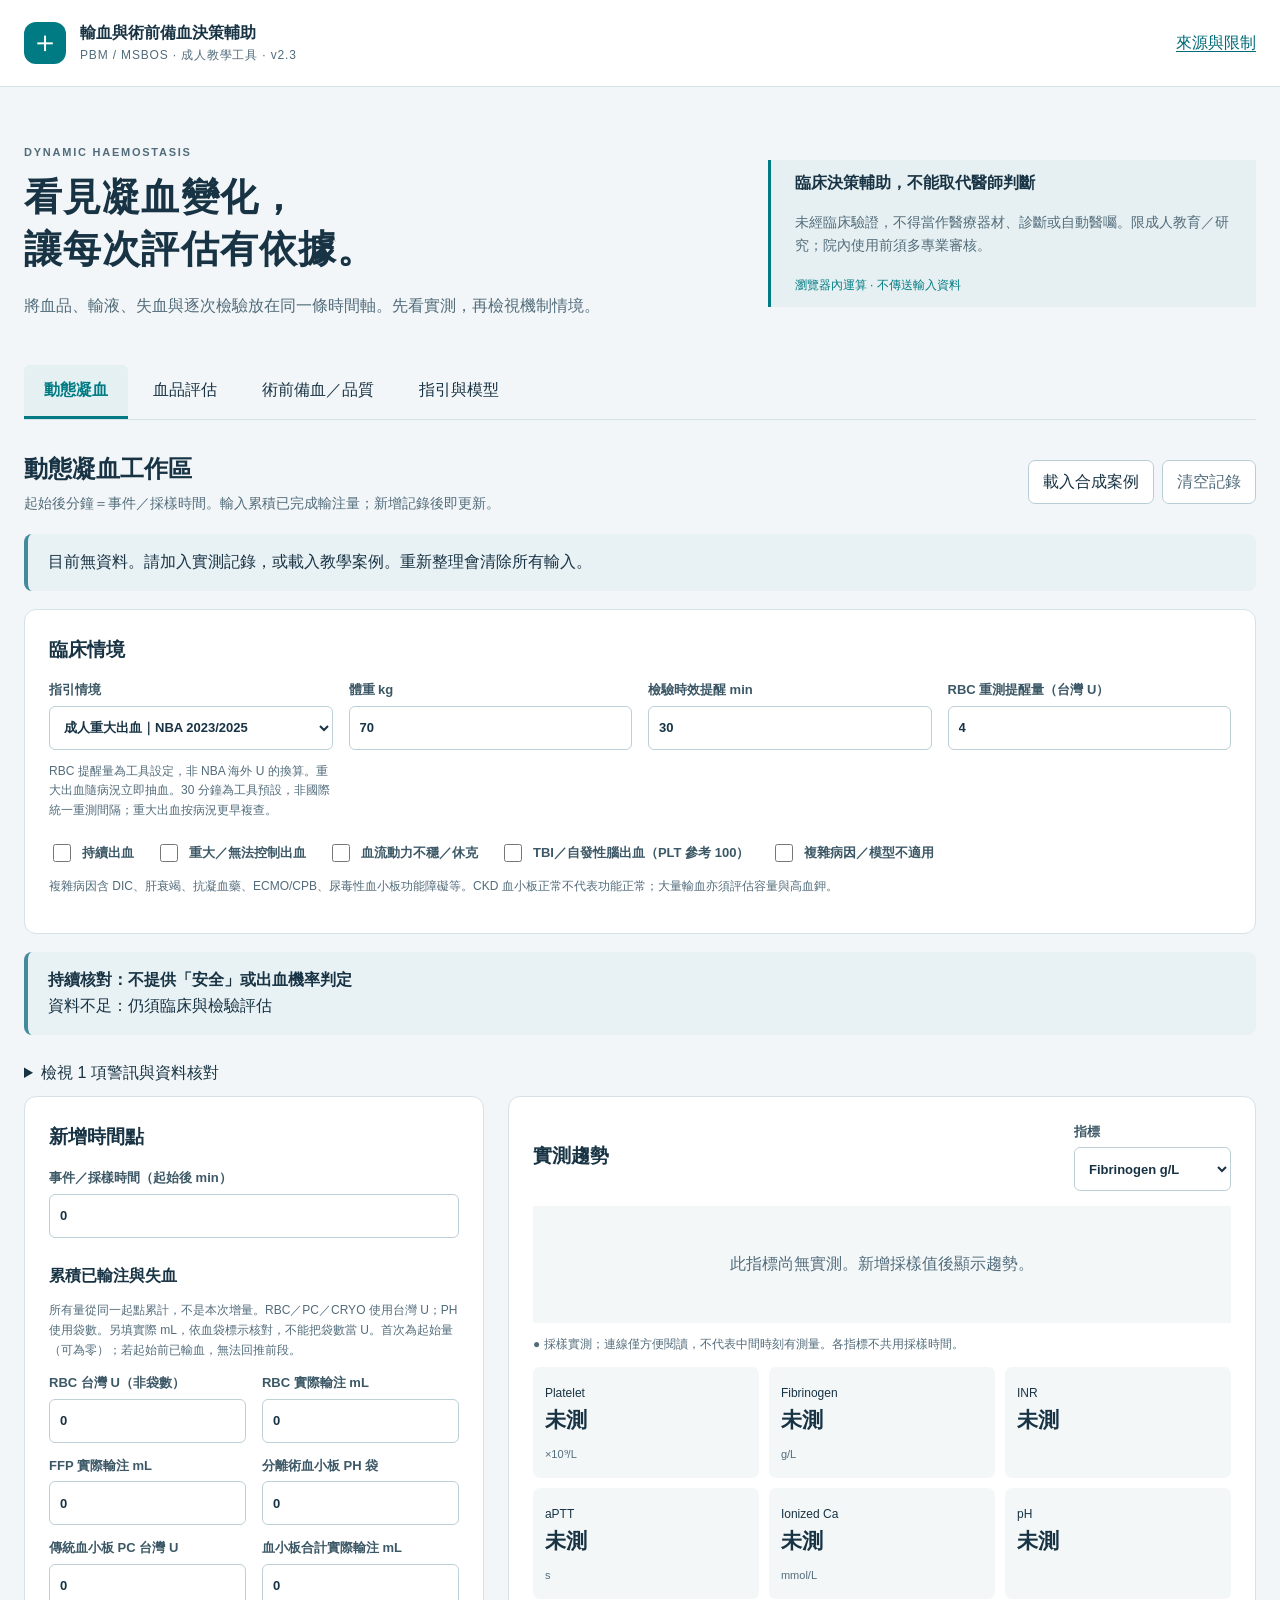
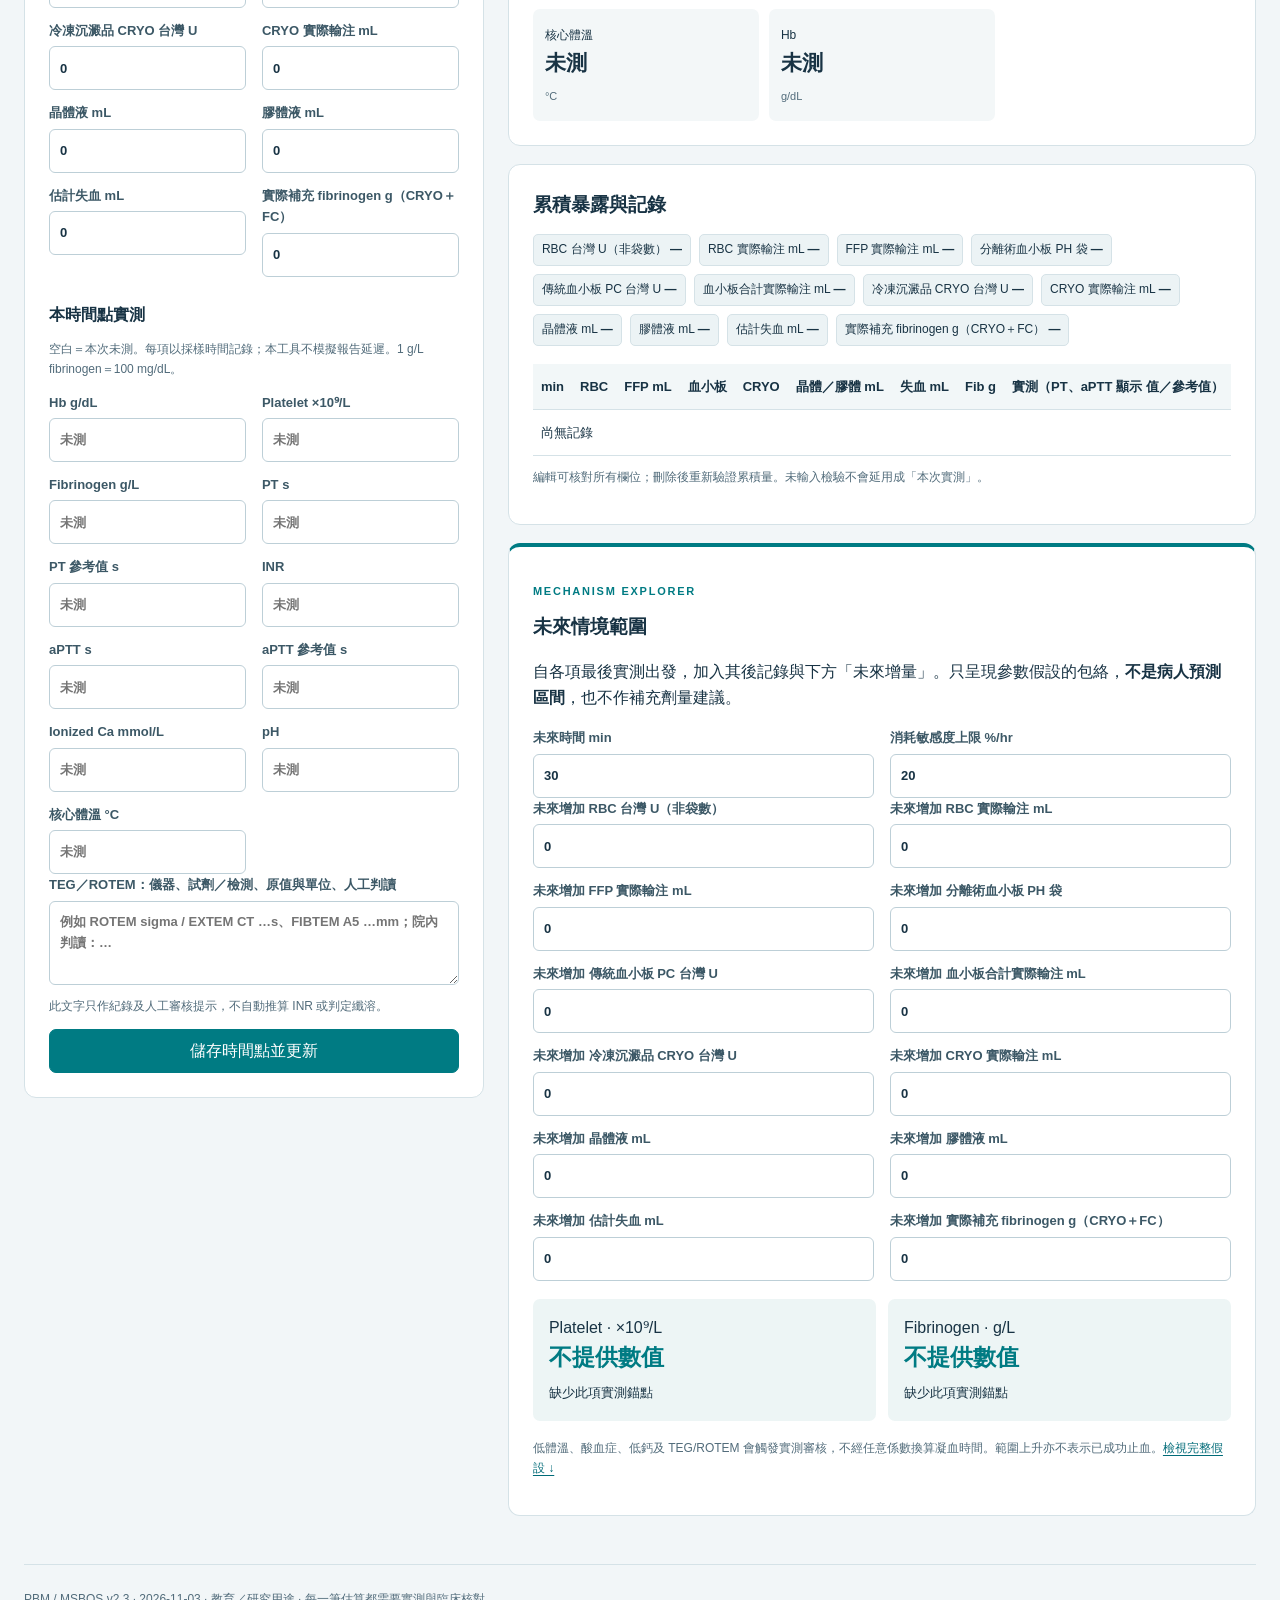
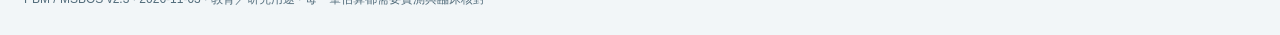
==== commit b3024ee5: "v2.3: add procedure comparison with recommended values, fix input bugs Compare 77 adult procedures a" ====
--- a/index.html
+++ b/index.html
@@ -1,54 +1,58 @@
-<!doctype html><html lang="zh-Hant"><head><meta charset="utf-8"><meta name="viewport" content="width=device-width,initial-scale=1"><meta name="referrer" content="no-referrer"><meta name="description" content="成人輸血與術前備血教學，實測凝血趨勢與具明確假設的情境模擬。"><title>輸血與術前備血決策輔助｜動態凝血</title><style>:root{--ink:#183344;--muted:#526c7b;--teal:#007b83;--line:#d5e2e7;--bg:#f2f6f8;--red:#ad3040;--amber:#8c5c16}*{box-sizing:border-box}body{margin:0;background:var(--bg);color:var(--ink);font:16px/1.65 -apple-system,BlinkMacSystemFont,"PingFang TC","Microsoft JhengHei",sans-serif}header{background:#fff;border-bottom:1px solid var(--line);padding:20px max(24px,calc((100vw - 1280px)/2));display:flex;justify-content:space-between;align-items:center;gap:20px}.brand{display:flex;gap:14px;align-items:center}.brand small{display:block;font-size:12px;letter-spacing:.07em;color:var(--muted)}.cross{background:var(--teal);color:white;width:42px;height:42px;text-align:center;font-size:30px;line-height:40px;border-radius:12px}a{color:#006b78;text-underline-offset:3px}main{max-width:1328px;padding:0 24px;margin:auto}.intro{display:grid;grid-template-columns:1.4fr 1fr;gap:60px;padding:45px 0 30px}.intro h1{font-size:38px;line-height:1.35;letter-spacing:.03em;margin:10px 0 18px}.intro p{color:var(--muted);max-width:650px}.intro aside{border-left:3px solid var(--teal);padding:10px 24px;align-self:center;background:#e6f0f2}.intro aside p{font-size:14px}.eyebrow{font-size:11px;letter-spacing:.16em;color:var(--teal);font-weight:750}.tag{font-size:12px;color:var(--teal)}nav{display:flex;gap:5px;border-bottom:1px solid var(--line);margin-bottom:25px;overflow:auto}button,input,select,textarea{font:inherit}button{cursor:pointer;border:1px solid #b8ced6;background:white;border-radius:7px;padding:8px 14px;color:var(--ink);min-height:44px}button:hover{background:#e5f0f3}button.primary{background:var(--teal);border-color:var(--teal);color:white;width:100%}.quiet{color:var(--muted)}.tab{border:0;border-radius:6px 6px 0 0;background:transparent;white-space:nowrap;padding:12px 20px;border-bottom:3px solid transparent}.tab.active{border-bottom-color:var(--teal);color:var(--teal);font-weight:700;background:#e5f0f2}h2{font-size:24px;margin:4px 0}h3{font-size:19px;margin:0 0 14px}h4{margin:25px 0 8px}.section-title{display:flex;justify-content:space-between;gap:16px;align-items:center;margin-bottom:15px}.section-title p{margin:4px 0;color:var(--muted);font-size:14px}.section-title h3{margin:0}.actions{display:flex;gap:8px;flex-shrink:0}.panel{background:#fff;border:1px solid var(--line);border-radius:12px;padding:24px;margin:18px 0;min-width:0}.grid{display:grid;gap:12px 16px}.four{grid-template-columns:repeat(4,minmax(0,1fr))}.two{grid-template-columns:repeat(2,minmax(0,1fr))}label{display:block;font-size:13px;font-weight:650;color:#3c5866}input:not([type=checkbox]),select,textarea{display:block;width:100%;min-width:0;border:1px solid #bdcfd7;border-radius:6px;padding:9px 10px;background:#fff;color:var(--ink);margin:5px 0 0;min-height:44px}textarea{resize:vertical}.checks{display:flex;gap:12px 22px;flex-wrap:wrap;margin:20px 0 8px}.checks label{display:flex;align-items:center;gap:8px}.checks input{accent-color:var(--teal);width:18px;height:18px}.hint{color:var(--muted);font-size:12px;font-weight:400}.notice{background:#e8f1f4;padding:15px 20px;border-radius:8px;border-left:4px solid #438b9c;margin:15px 0}.notice.danger{border-color:var(--red);background:#fff0f1}.notice b{display:block}.signal{border-left:3px solid #d3a15f;padding:10px 14px;margin:8px 0;background:#fbf7ef;font-size:14px}.signal.urgent{border-color:var(--red);background:#fff1f2}.workspace{display:grid;grid-template-columns:minmax(300px,.83fr) minmax(0,1.35fr);gap:24px}.workspace .panel:first-child{margin-top:0}.right{min-width:0}.metrics{display:grid;grid-template-columns:repeat(3,minmax(0,1fr));gap:10px}.metric{padding:12px;background:#f3f7f8;border-radius:7px}.metric strong{display:block;font-size:21px;font-family:ui-monospace,monospace}.metric small{font-size:11px;color:var(--muted)}.metric span{font-size:12px}.totals{display:flex;gap:8px;flex-wrap:wrap;font-size:12px;margin-bottom:18px}.totals span{background:#ecf3f5;border:1px solid var(--line);padding:5px 8px;border-radius:5px}.scroll{overflow:auto;max-width:100%}table{border-collapse:collapse;width:100%;font-size:13px}th,td{text-align:left;padding:12px 8px;border-bottom:1px solid var(--line);vertical-align:top}th{background:#f2f7f8;white-space:nowrap}td button{font-size:12px;padding:4px 8px}.scenario{border-top:4px solid var(--teal)}.range{display:grid;grid-template-columns:1fr 1fr;gap:12px;margin:18px 0}.range div{background:#edf5f5;padding:16px;border-radius:7px}.range strong{font-size:23px;display:block;font-family:ui-monospace,monospace;color:var(--teal)}.error{color:var(--red);font-weight:650;margin:12px 0}svg{display:block;width:100%;height:auto;max-height:260px}.chart-empty{padding:45px 15px;text-align:center;background:#f3f7f8;color:var(--muted)}.danger-title{color:var(--red)}footer{font-size:12px;color:var(--muted);border-top:1px solid var(--line);padding:25px 0;margin-top:30px}button:focus-visible,input:focus-visible,select:focus-visible,textarea:focus-visible,a:focus-visible{outline:3px solid #009ba3;outline-offset:3px}[hidden]{display:none!important}ul{padding-left:22px}li{margin:8px 0}#sources td{min-width:170px}#sources td:nth-child(2){min-width:280px}#qualityResult{margin-top:15px}.pane{scroll-margin-top:20px}@media(max-width:900px){.four{grid-template-columns:repeat(2,minmax(0,1fr))}.workspace{grid-template-columns:1fr}.intro{gap:24px}.intro h1{font-size:30px}.metrics{grid-template-columns:repeat(4,minmax(0,1fr))}}@media(max-width:560px){main{padding:0 14px}header{padding:15px;align-items:flex-start}header>a{font-size:12px;white-space:nowrap}.brand strong{font-size:14px}.cross{display:none}.intro{display:block;padding:25px 0 15px}.intro h1{font-size:29px}.intro aside{margin-top:22px;padding:15px}.panel{padding:18px;border-radius:9px}.section-title{align-items:flex-start;flex-direction:column}.actions{width:100%;flex-wrap:wrap}.metrics{grid-template-columns:repeat(2,minmax(0,1fr))}.four{grid-template-columns:1fr}.two{gap:12px}.range{grid-template-columns:1fr}.tab{padding:10px 14px;font-size:14px}.checks{gap:12px}.intro p{font-size:14px}h2{font-size:21px}#sources td{font-size:12px}}
+<!doctype html><html lang="zh-Hant"><head><meta charset="utf-8"><meta name="viewport" content="width=device-width,initial-scale=1"><meta name="referrer" content="no-referrer"><meta name="description" content="成人輸血與術前備血教學，實測凝血趨勢與具明確假設的情境模擬。"><title>輸血與術前備血決策輔助｜動態凝血</title><link rel="icon" href="data:image/svg+xml,%3Csvg xmlns='http://www.w3.org/2000/svg' viewBox='0 0 32 32'%3E%3Crect width='32' height='32' rx='7' fill='%23007b83'/%3E%3Cpath d='M13 7h6v6h6v6h-6v6h-6v-6H7v-6h6z' fill='%23fff'/%3E%3C/svg%3E"><style>:root{--ink:#183344;--muted:#526c7b;--teal:#007b83;--line:#d5e2e7;--bg:#f2f6f8;--red:#ad3040;--amber:#8c5c16}*{box-sizing:border-box}body{margin:0;background:var(--bg);color:var(--ink);font:16px/1.65 -apple-system,BlinkMacSystemFont,"PingFang TC","Microsoft JhengHei",sans-serif}header{background:#fff;border-bottom:1px solid var(--line);padding:20px max(24px,calc((100vw - 1280px)/2));display:flex;justify-content:space-between;align-items:center;gap:20px}.brand{display:flex;gap:14px;align-items:center}.brand small{display:block;font-size:12px;letter-spacing:.07em;color:var(--muted)}.cross{background:var(--teal);color:white;width:42px;height:42px;text-align:center;font-size:30px;line-height:40px;border-radius:12px}a{color:#006b78;text-underline-offset:3px}main{max-width:1328px;padding:0 24px;margin:auto}.intro{display:grid;grid-template-columns:1.4fr 1fr;gap:60px;padding:45px 0 30px}.intro h1{font-size:38px;line-height:1.35;letter-spacing:.03em;margin:10px 0 18px}.intro p{color:var(--muted);max-width:650px}.intro aside{border-left:3px solid var(--teal);padding:10px 24px;align-self:center;background:#e6f0f2}.intro aside p{font-size:14px}.eyebrow{font-size:11px;letter-spacing:.16em;color:var(--teal);font-weight:750}.tag{font-size:12px;color:var(--teal)}nav{display:flex;gap:5px;border-bottom:1px solid var(--line);margin-bottom:25px;overflow:auto}button,input,select,textarea{font:inherit}button{cursor:pointer;border:1px solid #b8ced6;background:white;border-radius:7px;padding:8px 14px;color:var(--ink);min-height:44px}button:hover{background:#e5f0f3}button.primary{background:var(--teal);border-color:var(--teal);color:white;width:100%}.quiet{color:var(--muted)}.tab{border:0;border-radius:6px 6px 0 0;background:transparent;white-space:nowrap;padding:12px 20px;border-bottom:3px solid transparent}.tab.active{border-bottom-color:var(--teal);color:var(--teal);font-weight:700;background:#e5f0f2}h2{font-size:24px;margin:4px 0}h3{font-size:19px;margin:0 0 14px}h4{margin:25px 0 8px}.section-title{display:flex;justify-content:space-between;gap:16px;align-items:center;margin-bottom:15px}.section-title p{margin:4px 0;color:var(--muted);font-size:14px}.section-title h3{margin:0}.actions{display:flex;gap:8px;flex-shrink:0}.panel{background:#fff;border:1px solid var(--line);border-radius:12px;padding:24px;margin:18px 0;min-width:0}.grid{display:grid;gap:12px 16px}.four{grid-template-columns:repeat(4,minmax(0,1fr))}.two{grid-template-columns:repeat(2,minmax(0,1fr))}label{display:block;font-size:13px;font-weight:650;color:#3c5866}input:not([type=checkbox]),select,textarea{display:block;width:100%;min-width:0;border:1px solid #bdcfd7;border-radius:6px;padding:9px 10px;background:#fff;color:var(--ink);margin:5px 0 0;min-height:44px}textarea{resize:vertical}.checks{display:flex;gap:12px 22px;flex-wrap:wrap;margin:20px 0 8px}.checks label{display:flex;align-items:center;gap:8px}.checks input{accent-color:var(--teal);width:18px;height:18px}.hint{color:var(--muted);font-size:12px;font-weight:400}.notice{background:#e8f1f4;padding:15px 20px;border-radius:8px;border-left:4px solid #438b9c;margin:15px 0}.notice.danger{border-color:var(--red);background:#fff0f1}.notice b{display:block}.signal{border-left:3px solid #d3a15f;padding:10px 14px;margin:8px 0;background:#fbf7ef;font-size:14px}.signal.urgent{border-color:var(--red);background:#fff1f2}.workspace{display:grid;grid-template-columns:minmax(300px,.83fr) minmax(0,1.35fr);gap:24px}.workspace .panel:first-child{margin-top:0}.right{min-width:0}.metrics{display:grid;grid-template-columns:repeat(3,minmax(0,1fr));gap:10px}.metric{padding:12px;background:#f3f7f8;border-radius:7px}.metric strong{display:block;font-size:21px;font-family:ui-monospace,monospace}.metric small{font-size:11px;color:var(--muted)}.metric span{font-size:12px}.totals{display:flex;gap:8px;flex-wrap:wrap;font-size:12px;margin-bottom:18px}.totals span{background:#ecf3f5;border:1px solid var(--line);padding:5px 8px;border-radius:5px}.scroll{overflow:auto;max-width:100%}table{border-collapse:collapse;width:100%;font-size:13px}th,td{text-align:left;padding:12px 8px;border-bottom:1px solid var(--line);vertical-align:top}th{background:#f2f7f8;white-space:nowrap}td button{font-size:12px;padding:4px 8px}.scenario{border-top:4px solid var(--teal)}.range{display:grid;grid-template-columns:1fr 1fr;gap:12px;margin:18px 0}.range div{background:#edf5f5;padding:16px;border-radius:7px}.range strong{font-size:23px;display:block;font-family:ui-monospace,monospace;color:var(--teal)}.error{color:var(--red);font-weight:650;margin:12px 0}svg{display:block;width:100%;height:auto;max-height:260px}.chart-empty{padding:45px 15px;text-align:center;background:#f3f7f8;color:var(--muted)}.danger-title{color:var(--red)}footer{font-size:12px;color:var(--muted);border-top:1px solid var(--line);padding:25px 0;margin-top:30px}button:focus-visible,input:focus-visible,select:focus-visible,textarea:focus-visible,a:focus-visible{outline:3px solid #009ba3;outline-offset:3px}[hidden]{display:none!important}ul{padding-left:22px}li{margin:8px 0}#sources td{min-width:170px}#sources td:nth-child(2){min-width:280px}#qualityResult{margin-top:15px}.pane{scroll-margin-top:20px}.metric.flag{background:#fff0f1;box-shadow:inset 3px 0 0 var(--red)}.metric.flag strong{color:var(--red)}.ok{color:var(--teal);font-size:13px;margin:0 0 12px}.ok:empty,.error:empty{display:none}td.labs{min-width:230px}td.labs small{display:block;color:var(--muted);margin-top:4px}td.ops{white-space:nowrap}details>summary{cursor:pointer;min-height:44px;padding:10px 0}details.records>summary h3{display:inline;margin:0}#qualityForm>button{margin-top:14px}.sched{max-height:620px;margin-top:14px}.sched th{position:sticky;top:0;z-index:1}.sched th:nth-child(n+3):not(:last-child),.sched td.src{text-align:center;white-space:normal;min-width:58px}.sched td.src{font-family:ui-monospace,monospace}.sched td small{display:block;color:var(--muted);font-size:11px}.sched td b{font-size:15px}.sched td.rec{background:#edf5f5;min-width:128px}.sched td.rec.cm b{color:var(--teal)}.sched td.rec.few b{color:var(--muted);font-weight:500}.differ{display:block;font-style:normal;color:var(--amber);font-size:11px;margin-top:2px}@media(max-width:900px){.four{grid-template-columns:repeat(2,minmax(0,1fr))}.workspace{grid-template-columns:1fr}.intro{gap:24px}.intro h1{font-size:30px}.metrics{grid-template-columns:repeat(4,minmax(0,1fr))}}@media(max-width:560px){.sched{max-height:none}.sched thead{display:none}.sched table,.sched tbody{display:block;width:100%}.sched tr{display:grid;grid-template-columns:repeat(4,1fr);gap:2px 6px;border-bottom:2px solid var(--line);padding:8px 0}.sched td{border:0;padding:5px 0;display:block}.sched td:first-child,.sched td.rec,.sched td.ops{grid-column:1/-1}.sched td.rec{padding:8px 10px;border-radius:6px}.sched td.src{min-width:0;text-align:left;font-size:13px}.sched td.src::before{content:attr(data-label);display:block;font-size:10px;line-height:1.3;color:var(--muted);font-family:inherit}main{padding:0 14px}header{padding:15px;align-items:flex-start}header>a{font-size:12px;white-space:nowrap}.brand strong{font-size:14px}.cross{display:none}.intro{display:block;padding:25px 0 15px}.intro h1{font-size:29px}.intro aside{margin-top:22px;padding:15px}.panel{padding:18px;border-radius:9px}.section-title{align-items:flex-start;flex-direction:column}.actions{width:100%;flex-wrap:wrap}.metrics{grid-template-columns:repeat(2,minmax(0,1fr))}.four{grid-template-columns:1fr}.two{gap:12px}.range{grid-template-columns:1fr}.tab{padding:10px 14px;font-size:14px}.checks{gap:12px}.intro p{font-size:14px}h2{font-size:21px}#sources td{font-size:12px}}
 
 .three{grid-template-columns:repeat(3,minmax(0,1fr))}@media(max-width:560px){.three{grid-template-columns:1fr}}
 </style></head><body>
-<header><div class="brand"><span class="cross">＋</span><div><strong>輸血與術前備血決策輔助</strong><small>PBM / MSBOS · 成人教學工具 · v2.2</small></div></div><a href="#sources">來源與限制 ↗</a></header>
+<header><div class="brand"><span class="cross">＋</span><div><strong>輸血與術前備血決策輔助</strong><small>PBM / MSBOS · 成人教學工具 · v2.3</small></div></div><a href="#sources">來源與限制</a></header>
 <main><div class="intro"><div><p class="eyebrow">DYNAMIC HAEMOSTASIS</p><h1>看見凝血變化，<br>讓每次評估有依據。</h1><p>將血品、輸液、失血與逐次檢驗放在同一條時間軸。先看實測，再檢視機制情境。</p></div><aside><b>臨床決策輔助，不能取代醫師判斷</b><p>未經臨床驗證，不得當作醫療器材、診斷或自動醫囑。限成人教育／研究；院內使用前須多專業審核。</p><span class="tag">瀏覽器內運算 · 不傳送輸入資料</span></aside></div>
 <nav aria-label="功能"><button class="tab active" data-tab="dynamic">動態凝血</button><button class="tab" data-tab="products">血品評估</button><button class="tab" data-tab="msbos">術前備血／品質</button><button class="tab" data-tab="sources">指引與模型</button></nav>
 <section id="dynamic" class="pane">
 <div class="section-title"><div><h2>動態凝血工作區</h2><p>起始後分鐘＝事件／採樣時間。輸入累積已完成輸注量；新增記錄後即更新。</p></div><div class="actions"><button id="demo">載入合成案例</button><button id="clear" class="quiet">清空記錄</button></div></div>
 <div id="mode" class="notice">目前無資料。請加入實測記錄，或載入教學案例。重新整理會清除所有輸入。</div>
-<div class="panel"><h3>臨床情境</h3><div class="grid four"><label>指引情境<select id="context"><option value="nba">成人重大出血｜NBA 2023/2025</option><option value="trauma">創傷｜European 2023</option><option value="peri">一般術中出血｜Anaesthetists 2025</option><option value="obstetric">產科出血｜Anaesthetists 2025</option></select></label><label>體重 kg<input id="weight" type="number" value="70" min="40" max="150"></label><label>檢驗時效提醒 min<input id="stale" type="number" value="30" min="5" max="120"></label><label>RBC 重測提醒量（台灣 U）<input id="repeatTwU" type="number" value="4" min="1" max="20" step="1"></label><div class="hint">RBC 提醒量為工具設定，非 NBA 海外 U 的換算。重大出血隨病況立即抽血。30 分鐘為工具預設，非國際統一重測間隔；重大出血按病況更早複查。</div></div><div class="checks"><label><input id="active" type="checkbox">持續出血</label><label><input id="major" type="checkbox">重大／無法控制出血</label><label><input id="shock" type="checkbox">血流動力不穩／休克</label><label><input id="tbi" type="checkbox">創傷性腦損傷 TBI</label><label><input id="complex" type="checkbox">複雜病因／模型不適用</label></div><p class="hint">複雜病因含 DIC、肝衰竭、抗凝血藥、ECMO/CPB、尿毒性血小板功能障礙等。CKD 血小板正常不代表功能正常；大量輸血亦須評估容量與高血鉀。</p></div>
+<div class="panel"><h3>臨床情境</h3><div class="grid four"><label>指引情境<select id="context"><option value="nba">成人重大出血｜NBA 2023/2025</option><option value="trauma">創傷｜European 2023</option><option value="peri">一般術中出血｜Anaesthetists 2025</option><option value="obstetric">產科出血｜Anaesthetists 2025</option></select></label><label>體重 kg<input id="weight" type="number" value="70" min="40" max="150"></label><label>檢驗時效提醒 min<input id="stale" type="number" value="30" min="5" max="120"></label><label>RBC 重測提醒量（台灣 U）<input id="repeatTwU" type="number" value="4" min="1" max="20" step="1"></label><div class="hint">RBC 提醒量為工具設定，非 NBA 海外 U 的換算。重大出血隨病況立即抽血。30 分鐘為工具預設，非國際統一重測間隔；重大出血按病況更早複查。</div></div><div class="checks"><label><input id="active" type="checkbox">持續出血</label><label><input id="major" type="checkbox">重大／無法控制出血</label><label><input id="shock" type="checkbox">血流動力不穩／休克</label><label><input id="tbi" type="checkbox">TBI／自發性腦出血（PLT 參考 100）</label><label><input id="complex" type="checkbox">複雜病因／模型不適用</label></div><p class="hint">複雜病因含 DIC、肝衰竭、抗凝血藥、ECMO/CPB、尿毒性血小板功能障礙等。CKD 血小板正常不代表功能正常；大量輸血亦須評估容量與高血鉀。</p></div>
 <div id="risk" role="status" aria-live="polite"></div>
-<div class="workspace"><div><form id="recordForm" class="panel"><div class="section-title"><h3 id="formTitle">新增時間點</h3><button type="button" id="cancelEdit" hidden>取消編輯</button></div><label>事件／採樣時間（起始後 min）<input name="t" type="number" min="0" max="10080" value="0" required></label><h4>累積已輸注與失血</h4><p class="hint">所有量從同一起點累計，不是本次增量。RBC／PC／CRYO 使用台灣 U；PH 使用袋數。另填實際 mL，依血袋標示核對，不能把袋數當 U。首次為起始量（可為零）；若起始前已輸血，無法回推前段。</p><div id="exposureFields" class="grid two"></div><h4>本時間點實測</h4><p class="hint">空白＝本次未測。每項以採樣時間記錄；本工具不模擬報告延遲。1 g/L fibrinogen＝100 mg/dL。</p><div id="labFields" class="grid two"></div><label>TEG／ROTEM：儀器、試劑／檢測、原值與單位、人工判讀<textarea name="vem" rows="3" maxlength="1500" placeholder="例如 ROTEM sigma / EXTEM CT …s、FIBTEM A5 …mm；院內判讀：…"></textarea></label><p class="hint">此文字只作紀錄及人工審核提示，不自動推算 INR 或判定纖溶。</p><div id="formError" class="error" role="alert"></div><button class="primary" type="submit">儲存時間點並更新</button></form></div>
-<div class="right"><div class="panel"><div class="section-title"><h3>實測趨勢</h3><label>指標<select id="trendMetric"></select></label></div><div id="chart"></div><p class="hint">● 採樣實測；連線僅方便閱讀，不代表中間時刻有測量。各指標不共用採樣時間。</p><div id="latest" class="metrics"></div></div><div class="panel"><h3>累積暴露與記錄</h3><div id="totals" class="totals"></div><div class="scroll" tabindex="0" aria-label="時間序列表"><table><thead><tr><th>min</th><th>RBC 台灣 U</th><th>FFP mL</th><th>PH 袋</th><th>失血 mL</th><th>操作</th></tr></thead><tbody id="history"></tbody></table></div><p class="hint">編輯可核對所有欄位；刪除後重新驗證累積量。未輸入檢驗不會延用成「本次實測」。</p></div>
+<div class="workspace"><div><form id="recordForm" class="panel"><div class="section-title"><h3 id="formTitle">新增時間點</h3><button type="button" id="cancelEdit" hidden>取消編輯</button></div><label>事件／採樣時間（起始後 min）<input name="t" type="number" min="0" max="10080" value="0" required></label><h4>累積已輸注與失血</h4><p class="hint">所有量從同一起點累計，不是本次增量。RBC／PC／CRYO 使用台灣 U；PH 使用袋數。另填實際 mL，依血袋標示核對，不能把袋數當 U。首次為起始量（可為零）；若起始前已輸血，無法回推前段。</p><div id="exposureFields" class="grid two"></div><h4>本時間點實測</h4><p class="hint">空白＝本次未測。每項以採樣時間記錄；本工具不模擬報告延遲。1 g/L fibrinogen＝100 mg/dL。</p><div id="labFields" class="grid two"></div><label>TEG／ROTEM：儀器、試劑／檢測、原值與單位、人工判讀<textarea name="vem" rows="3" maxlength="1500" placeholder="例如 ROTEM sigma / EXTEM CT …s、FIBTEM A5 …mm；院內判讀：…"></textarea></label><p class="hint">此文字只作紀錄及人工審核提示，不自動推算 INR 或判定纖溶。</p><div id="formError" class="error" role="alert"></div><div id="formOk" class="ok" role="status"></div><button class="primary" type="submit">儲存時間點並更新</button></form></div>
+<div class="right"><div class="panel"><div class="section-title"><h3>實測趨勢</h3><label>指標<select id="trendMetric"></select></label></div><div id="chart"></div><p class="hint">● 採樣實測；連線僅方便閱讀，不代表中間時刻有測量。各指標不共用採樣時間。</p><div id="latest" class="metrics"></div></div><div class="panel"><h3>累積暴露與記錄</h3><div id="totals" class="totals"></div><div class="scroll" tabindex="0" aria-label="時間序列表"><table><thead><tr><th>min</th><th>RBC</th><th>FFP mL</th><th>血小板</th><th>CRYO</th><th>晶體／膠體 mL</th><th>失血 mL</th><th>Fib g</th><th>實測（PT、aPTT 顯示 值／參考值）</th><th>操作</th></tr></thead><tbody id="history"></tbody></table></div><p class="hint">編輯可核對所有欄位；刪除後重新驗證累積量。未輸入檢驗不會延用成「本次實測」。</p></div>
 <div class="panel scenario"><p class="eyebrow">MECHANISM EXPLORER</p><h3>未來情境範圍</h3><p>自各項最後實測出發，加入其後記錄與下方「未來增量」。只呈現參數假設的包絡，<b>不是病人預測區間</b>，也不作補充劑量建議。</p><div class="grid two"><label>未來時間 min<input id="horizon" type="number" min="0" max="60" value="30"></label><label>消耗敏感度上限 %/hr<input id="consume" type="number" min="0" max="50" value="20"></label></div><div id="planFields" class="grid two"></div><div id="simulation" aria-live="polite"></div><p class="hint">低體溫、酸血症、低鈣及 TEG/ROTEM 會觸發實測審核，不經任意係數換算凝血時間。範圍上升亦不表示已成功止血。<a href="#model">檢視完整假設 ↓</a></p></div></div></div>
 </section>
 <section id="products" class="pane" hidden><h2>血品評估與再評估</h2><p>沿用動態工作區的最新實測與臨床情境。重大出血期間 Hb 可延遲反映失血，不能套穩定病人單一閾值。</p><div class="panel" id="taiwanProducts"><h3>台灣血品規格與單位核對</h3><p>血袋標示與本院血庫資料優先。下列是國內院所公開資料的規格參考，非每袋固定體積或全國統一包裝。查核：2026-11-03。</p><div class="scroll"><table><thead><tr><th>血品</th><th>台灣計量與參考規格</th><th>網站使用方式</th></tr></thead><tbody><tr><td>紅血球濃厚液／減白 RBC</td><td>常規 1 U 以 250 mL 全血製備；減白成品體積參考約 110–185 mL/U。袋標可能為 1 U 或 2 U。</td><td>輸入台灣 U，另記實際輸注 mL；不預設 280 mL/U。</td></tr><tr><td>新鮮冷凍血漿 FFP</td><td>參考 1 U 約 80–140 mL；2 U 約 170–250 mL，依袋標。</td><td>模型採實際 mL；不能一律把一袋視為 1 U 或 250 mL。</td></tr><tr><td>分離術血小板 PH／減白 PH</td><td>1 袋參考約 200–300 mL、約 3×10¹¹ 血小板。</td><td>記袋數與合計實際 mL；PH 1 袋不等於傳統 PC 1 U。</td></tr><tr><td>傳統血小板濃厚液 PC</td><td>1 U 由 250 mL 全血製備；參考約 30–40 mL，含 &gt;2.75×10¹⁰ 血小板。供應需洽血庫。</td><td>另記台灣 U，不硬設 12 U PC＝每袋 PH 的精確含量。</td></tr><tr><td>冷凍沉澱品 CRYO</td><td>參考 2 U 約 20–30 mL；纖維蛋白原有最低含量規格，並非每 U 固定含量。</td><td>分別記台灣 U、實際 mL、血庫核對之 fibrinogen g；不能用最低含量推定實際補充量。</td></tr></tbody></table></div><p class="hint">規格來源：<a href="https://wd.vghtpe.gov.tw/manage/upload/cabfile/f_20230104093058480.pdf" target="_blank" rel="noopener">臺北榮總血液成分使用準則（111-11-24 核定，頁1–2）</a>；<a href="https://www.cych.org.tw/lab/14_%E8%A1%80%E5%BA%AB%E4%BD%9C%E6%A5%AD/bloodbank_FAQ.htm" target="_blank" rel="noopener">嘉基血庫血液成分資料</a>。日期較早的資料僅作產品參考，不作目前國際適應症來源。</p><h4>袋標換算小工具</h4><p class="hint">依手上同規格血袋標示填寫，不預設每袋單位或體積；不同規格須分批計算。結果僅供核對，不會自動填入已完成輸注量。</p><div class="grid three"><label>袋數<input id="twBags" type="number" min="0" step="1"></label><label>袋標：台灣 U／袋<input id="twUnitsPerBag" type="number" min="0" step="any"></label><label>袋標：mL／袋<input id="twMlPerBag" type="number" min="0" step="any"></label></div><div id="twConversion" class="notice" aria-live="polite">請填袋數、每袋台灣 U 及每袋 mL。</div></div><div class="panel"><label>穩定成人 RBC 情境<select id="rbcContext"><option value="general">一般穩定住院成人（Hb &lt;7）</option><option value="cardiac">心臟手術（可採 &lt;7.5）</option><option value="cvd">骨科手術／既有心血管病（可採 &lt;8）</option><option value="ami">急性心肌梗塞（2025 條件性 &lt;10）</option></select></label><div id="rbcResult" class="notice"></div><div id="productSignals"></div><h3>人工確認清單</h3><ul><li>先找出血源並止血，核對病人、血型／不規則抗體、相容性與輸注反應。</li><li>凝血因子不足評估 FFP；低 fibrinogen 評估冷沉澱／濃縮製劑；低血小板或功能障礙需依病因判斷。不能只追求 INR 正常。</li><li>MTP 依本院包組與血品規格啟動；取得檢驗後依止血效果及目標導向調整，不由此模型自動開立。</li><li>補充後重測 CBC、PT/INR、aPTT、fibrinogen、iCa／血氣、核心體溫；需要時由受訓人員判讀 TEG/ROTEM。</li><li>CKD／心衰竭須評估 TACO、高血鉀與速率；腎移植候選者須衡量致敏風險，但不能因此延誤救命輸血。</li></ul><p>血品增量與袋數依產品及持續消耗而異。台灣 RBC 1 U 不等同美國常用 1 U，不能保證增加 Hb 1 g/dL。PH 1 袋不等同 PC 1 U；產品含量與規格依本院血庫及袋標確認。</p></div></section>
-<section id="msbos" class="pane" hidden><h2>術式參考表與術前備血</h2><div class="notice">內建 68 項官方醫院 MSBOS 參考記錄，來源為 Johns Hopkins 成人 2025／HTAA 2025。這是各來源院所的備血方案，不是本院核定表或通用輸血指引。本院備血數量一律以台灣 U 填寫，海外 U／pint 不直接轉成台灣開單量。原附件未取回，本表為重新查核建立。</div><div class="panel"><h3>搜尋術式參考</h3><div class="grid two"><label>術式／關鍵字<input id="surgerySearch" placeholder="例如 腎、瘻管、AVF、TURP、剖腹產"></label><label>科別<select id="specialtyFilter"><option value="">全部科別</option></select></label></div><p class="hint">N／No Sample：該院不例行採檢，不代表不可能輸血；T/S、GSH：血型及抗體篩檢；T/C：交叉配血。海外 U、pint／pints 均保留原文，不等同本院 RBC U。部分術式在不同科別／院所有不同方案，請核對來源分類。</p><p id="surgeryCount" role="status"></p><div class="scroll" tabindex="0" aria-label="術式備血參考表" style="max-height:540px"><table><thead><tr><th>科別</th><th>術式</th><th>台灣備血狀態／來源對照</th><th>來源／版本／位置</th><th>選取</th></tr></thead><tbody id="surgeryRows"></tbody></table></div><div id="referenceResult" class="notice" aria-live="polite">請從表格選取術式，查看來源方案；選取後仍需另外填寫本院核定備血方案。</div></div><div class="panel"><h3>備血核對</h3><div class="grid two"><label>術式（不輸入病人身分）<input id="surgery" maxlength="100" placeholder="填寫術式"></label><label>本院核定備血類別<select id="prep"><option value="">尚未核定／待血庫確認</option><option>N：不例行備血</option><option>T&amp;S：血型與抗體篩檢</option><option>T&amp;C：交叉配血</option></select></label><label>本院核定 RBC 備血（台灣 U）<input id="prepUnits" type="number" min="0" max="30" step="1"></label></div><div class="checks"><label><input id="antibody" type="checkbox">不規則抗體／配血困難</label><label><input id="anemia" type="checkbox">貧血／出血風險升高</label></div><div id="prepResult" class="notice"></div><p>手術急迫性、手術醫師預估失血、既有 Hb、血品到位時間及可用血庫資源均須個別評估。N 不等於任何情況都不用輸血。</p></div><form id="qualityForm" class="panel"><h3>同術式、同期間、同族群的用血品質</h3><div class="grid four"><label>手術總人次<input name="cases" type="number" min="0" step="1" required></label><label>受血人次<input name="recipients" type="number" min="0" step="1" required></label><label>交叉配血 RBC 台灣 U<input name="cross" type="number" min="0" step="1" required></label><label>實際輸注 RBC 台灣 U<input name="used" type="number" min="0" step="1" required></label></div><button type="submit">計算品質指標</button><div id="qualityResult" role="status"></div><p class="hint">C:T＝配血／輸注 U；輸血率＝受血人次／手術人次；TI＝輸注 U／手術人次；利用率＝輸注／配血 U。分母零顯示無法計算。急用未交叉配血輸注不應混入此分母，需另案分析。</p></form></section>
+<section id="msbos" class="pane" hidden><h2>術前備血與品質工作表</h2><div class="notice danger"><b>建議值是本工具綜整，不是權威機構建議</b>查無國際權威機構公布通用的術式備血量；下表 8 份皆為單一醫院或醫療體系的表。建議值未經院內資料驗證，須由輸血委員會核定後才能使用，不是醫囑。</div><div class="panel"><div class="section-title"><h3>術式備血比對與建議</h3><span id="schedCount" class="hint" role="status"></span></div><div class="grid two"><label>搜尋術式（中英文）<input id="schedQuery" type="search" placeholder="例如 全膝、Whipple、CABG"></label><label>科別<select id="schedCat"><option value="">全部科別</option></select></label></div><div class="scroll sched" tabindex="0" aria-label="術式備血比對表"><table><thead><tr><th>術式</th><th>建議（台灣 U）</th><th>Hopkins 2025</th><th>UPMC 2022</th><th>Toledo 2026</th><th>N Bristol 2018</th><th>Worcs 2024</th><th>HTAA 2025</th><th>ISBT 範例</th><th>UKMMC 2019</th><th>操作</th></tr></thead><tbody id="schedBody"></tbody></table></div><p class="hint"><b>建議值規則：</b>取有列該術式之來源的中位數，T&amp;S 與「無」算 0、範圍取中點；中位數為 0 建議 T&amp;S，否則進位成整袋後換算台灣 U；少於 3 份來源不給值。各來源權重相同，未加權；英國與馬來西亞各有 2 份。<b>來源欄為原表單位</b>（海外 U 或 pint），視為一次 450–500 mL 捐血，約等於台灣一袋 2 U。此換算為工具假設，只用於本欄比較；實際開單依本院血袋規格與血庫。「無」表示不例行備血，不代表不可能輸血；英國兩院的 G&amp;S 仰賴快速發血流程。</p><p class="hint"><b>使用限制：</b>T&amp;S 建議的前提是抗體篩檢陰性且血品能很快取得，做不到的院區應提高備血。抗體陽性、術前貧血、抗血栓藥物、再次手術或腔鏡轉開腹須個別評估。限成人擇期手術；術式由本工具依名稱配對，各表分類不完全相同，例如 Hopkins 的 Open hip 對應再置換、脊椎融合骨科 4 U、神經外科 2 U。腔鏡或機器手臂版本常低於上表。緊急失血依大量輸血流程，不依此表。</p><ul class="hint"><li><a href="https://anesthesiology.hopkinsmedicine.org/wp-content/uploads/2025/04/Blood-Order-Schedule-Adult-4-10-25.pdf" target="_blank" rel="noopener">Johns Hopkins 成人 Surgical Blood Order Schedule（2025-04-08 更新）</a>，方法見 <a href="https://pmc.ncbi.nlm.nih.gov/articles/PMC4165815/" target="_blank" rel="noopener">Frank 2014</a>。</li><li><a href="https://dam.upmc.com/-/media/upmc/services/south-central-pa/surgery/blood-usage-schedule.pdf?la=en&amp;rev=745bd8bc97b74678ae08e5288a4d4dc7&amp;hash=A7BE524E5D3FF616D438F07B4279723F" target="_blank" rel="noopener">UPMC 賓州中南區</a>（2022 年用血資料；≤5% 不備、5–25% T&amp;S、&gt;25% 配血中位數）。</li><li><a href="https://www.utoledo.edu/policies/utmc/bloodbank/pdfs/3364-108-308.pdf" target="_blank" rel="noopener">University of Toledo Medical Center</a>（2026-07 生效）。</li><li><a href="https://www.nbt.nhs.uk/sites/default/files/%E2%80%8BMaximum%20Surgical%20Blood%20Ordering%20Schedule.pdf" target="_blank" rel="noopener">North Bristol NHS Trust</a>（2018；2020 已到複審期）、<a href="https://apps.worcsacute.nhs.uk/KeyDocumentPortal/Home/DownloadFile/1585" target="_blank" rel="noopener">Worcestershire Acute Hospitals</a>（2024-09 核定）。</li><li><a href="https://portal.appshtaa.moh.gov.my/images/ProfilJabatan/Transfusi/Penerbitan/MSBOS_HTAA.pdf" target="_blank" rel="noopener">馬來西亞 HTAA 第二版（2025）</a>、<a href="https://hctm.ukm.my/makmal/wp-content/uploads/2020/10/2-MSBOS-ed.5.pdf" target="_blank" rel="noopener">UKMMC 第 5 版（2019）</a>：皆為單一醫院，後者修訂自該國國家血液中心指引。</li><li><a href="https://www.isbtweb.org/resource/en-2015-maximal-surgical-blood-ordering-schedule-msbos-pdf.html" target="_blank" rel="noopener">ISBT 網站收錄文件（2015 上架）</a>：教材附錄的單院範例，不是 ISBT 建議。</li></ul></div><details class="panel records"><summary><h3>來源原文查詢（Hopkins、HTAA 共 68 筆）</h3></summary><div class="grid two"><label>術式／關鍵字<input id="surgerySearch" placeholder="例如 腎、瘻管、AVF、TURP、剖腹產"></label><label>科別<select id="specialtyFilter"><option value="">全部科別</option></select></label></div><p class="hint">N／No Sample：該院不例行採檢，不代表不可能輸血；T/S、GSH：血型及抗體篩檢；T/C：交叉配血。本查詢表海外 U、pint／pints 均保留原文，不換算本院 RBC U。部分術式在不同科別／院所有不同方案，請核對來源分類。</p><p id="surgeryCount" role="status"></p><div class="scroll" tabindex="0" aria-label="術式備血參考表" style="max-height:540px"><table><thead><tr><th>科別</th><th>術式</th><th>台灣備血狀態／來源對照</th><th>來源／版本／位置</th><th>選取</th></tr></thead><tbody id="surgeryRows"></tbody></table></div></details><div class="panel"><h3>備血核對</h3><div id="referenceResult" class="notice" aria-live="polite">請從上方表格帶入術式；帶入後仍需另外填寫本院核定備血方案。</div><div class="grid two"><label>術式（不輸入病人身分）<input id="surgery" maxlength="100" placeholder="填寫術式"></label><label>本院核定備血類別<select id="prep"><option value="">尚未核定／待血庫確認</option><option>N：不例行備血</option><option>T&amp;S：血型與抗體篩檢</option><option>T&amp;C：交叉配血</option></select></label><label>本院核定 RBC 備血（台灣 U）<input id="prepUnits" type="number" min="0" max="30" step="1"></label></div><div class="checks"><label><input id="antibody" type="checkbox">不規則抗體／配血困難</label><label><input id="anemia" type="checkbox">貧血／出血風險升高</label></div><div id="prepResult" class="notice"></div><p>手術急迫性、手術醫師預估失血、既有 Hb、血品到位時間及可用血庫資源均須個別評估。N 不等於任何情況都不用輸血。</p></div><form id="qualityForm" class="panel"><h3>同術式、同期間、同族群的用血品質</h3><div class="grid four"><label>手術總人次<input name="cases" type="number" min="0" step="1" required></label><label>交叉配血人次<input name="xm" type="number" min="0" step="1" required></label><label>受血人次<input name="recipients" type="number" min="0" step="1" required></label><label>交叉配血 RBC 台灣 U<input name="cross" type="number" min="0" step="1" required></label><label>實際輸注 RBC 台灣 U<input name="used" type="number" min="0" step="1" required></label></div><button type="submit">計算品質指標</button><div id="qualityResult" role="status"></div><p class="hint">C:T＝配血 U／輸注 U；TP＝受血人次／配血人次；TI＝輸注 U／配血人次（Mead 定義，分母不是手術人次）；利用率＝輸注／配血 U。TI 海外參考 ≥0.5 以海外 U 計，台灣 U 約加倍（工具假設）。常用參考與 1.5×TI 見 <a href="https://pmc.ncbi.nlm.nih.gov/articles/PMC13712241/" target="_blank" rel="noopener">Cureus 2026</a>、<a href="https://pmc.ncbi.nlm.nih.gov/articles/PMC12614691/" target="_blank" rel="noopener">Asian J Transfus Sci 2025</a>，兩者皆為引用原準則的單中心研究，參考值略有差異；紅框僅表示未達常用參考，案例數少時不穩定。急用未交叉配血輸注不應混入此分母，需另案分析。</p></form></section>
 <section id="sources" class="pane" hidden><h2>指引、閾值與模型邊界</h2><p>文獻查核日期：2026-11-03。這是可審核的教學規則，非全面涵蓋所有疾病、用藥及輸血適應症。</p>
-<div class="panel"><h3>情境與來源對照</h3><div class="scroll"><table><thead><tr><th>來源</th><th>本版採用</th><th>限制</th></tr></thead><tbody><tr><td><a href="https://www.blood.gov.au/patient-blood-management-guideline-adults-critical-bleeding" target="_blank" rel="noopener">NBA 成人重大出血 2023／2025 更新</a></td><td>R1–2、GPS2：重複監測；fibrinogen &lt;2.0、INR &gt;1.5、PT/aPTT &gt;1.5×ULN、iCa &lt;1、pH &lt;7.2、核心溫度 &lt;35；按海外原規格考慮每 4 U RBC 重測。本版不直接套成台灣 4 U；台灣工作區使用可調的工具提醒量。</td><td>警戒值不是一律輸注門檻。官方頁面現標示修訂審查中；2025 更新含 cryo 規格。</td></tr><tr><td><a href="https://link.springer.com/article/10.1186/s13054-023-04327-7" target="_blank" rel="noopener">European trauma 第六版 2023</a></td><td>R11/26–31：目標導向；重大出血且 fibrinogen ≤1.5 或功能不足評估補充；持續出血 PLT 目標 &gt;50，TBI &gt;100；iCa 維持正常（約 1.1–1.3）。</td><td>創傷情境。PT/aPTT &gt;1.5×正常值；本版創傷模式請輸入院內正常對照值。iCa &lt;0.9 特別危急，不能等到此值才處理。</td></tr><tr><td><a href="https://associationofanaesthetists-publications.onlinelibrary.wiley.com/doi/10.1111/anae.16542" target="_blank" rel="noopener">Association of Anaesthetists 2025</a></td><td>重大出血時：INR &gt;1.5、fibrinogen &lt;1.5（產科 &lt;2.0）、PLT &lt;50（產科 &lt;75）為血品評估參考。</td><td>需配合出血與重複檢驗；不可延伸為無出血者之常規預防輸血。</td></tr></tbody></table></div><p>固定比例 MTP 的袋數／成人 platelet 劑量在各國定義不同；本版不自動換算或裁定比例是否足夠。取得實測後依本院方案調整。</p><p><a href="https://www.isbtweb.org/resource/red-blood-cell-transfusion-2023-aabb-international-guidelines.html" target="_blank" rel="noopener">AABB 2023 RBC 指引</a>用於穩定成人；<a href="https://www.aabb.org/news-resources/news/article/2025/08/20/expert-panel-recommends-liberal-transfusion-strategy-for-hospitalized-patients-with-ami" target="_blank" rel="noopener">AABB 2025 AMI</a>為條件性、低確定性建議，需個別權衡。</p><p><a href="https://www.isth.org/page/Published_Guidance" target="_blank" rel="noopener">ISTH 2026 factor concentrates guidance</a>（doi:10.1016/j.jtha.2026.07.030）已在官方清單確認；全文存取受限，未據此新增劑量或宣稱完整符合。台灣仿單、給付與院內 MTP 均待另行核定。</p></div>
-<div class="panel" id="model"><h3>情境模型：機制與未驗證假設</h3><p>本版刻意不用風險分數、事件機率、精確凝血時間或經驗證之名義。每項最後採樣值各自重新錨定，逐區間運算；未來欄位為增量，歷史欄位為累積量。尚未重測的舊值仍標示原時間。</p><ul><li>估計血容量 V＝體重 × 0.06–0.08 L/kg；Hct 假設 0.35–0.45，血漿容積 PV＝V×(1−Hct)。不適用妊娠血容量、極端體型、兒童或大量血容量變化的精確推估。</li><li>區間有效輸入 I＝RBC 實際 L＋FFP 實際 L＋血小板合計實際 L＋CRYO 實際 L＋晶體液 L×0.15–0.40＋膠體液 L。已移除固定 RBC 280 mL/U 與 PH 250 mL/袋假設；缺必要體積時停止外推。膠體液僅作容量近似，未描述直接凝血效應。</li><li>稀釋因子 D＝exp(−min(失血 L,I)/V)×V/[V＋max(0,I−失血 L)]。維持固定參考血容量、均勻混合及近似等容置換；失血而無補液不直接降低濃度，但絕不表示無休克。</li><li>下一值＝前值×D×(1−c)<sup>區間小時</sup>＋假設補充增量。c 範圍 0 至所選上限（預設 20%/hr、可調 0–50），是敏感度假設，不是測得消耗率。</li><li>PLT 增量＝PH 袋數×15–45 ×10⁹/L×70/體重；fibrinogen 增量＝(FFP L×1.5–3 g/L＋實際已補充 fibrinogen g)×0.4–1.0/PV。僅粗略表達回收率差異。PH 每袋以國內常見約 3×10¹¹ 血小板為參考，非保證增量；PC 不自動視為 PH。CRYO 另記台灣 U 與實際 mL，且必須由血庫核對實際纖維蛋白原 g；CRYO 與濃縮製劑 g 勿重複計入。傳統 PC 缺含量核對時停止數值外推。</li><li>補充視為區間末進入，先失血／稀釋後補充；無法刻畫區間內先後順序、尿量、分布、持續流失、免疫破壞、纖溶與內源生成。應將重要輸注與採樣拆成多個時間點。</li><li>枚舉 2⁵ 組參數角點顯示最小／最大，沒有分布校準或臨床驗證，不是 95% 區間，亦不保證包住真值。實際回收可為零，消耗可超出假設。</li><li>錨點後失血 ≥最低估計血容量、淨血管內容量偏差 &gt;30%V、錨點超過 120 min、體重不在 40–150 kg 或勾選複雜病因：停止數值情境。這些停止條件亦是工具保守設定，非生理硬界線。</li></ul><p><b>PT/INR、aPTT、iCa、pH、體溫與 TEG/ROTEM 不作數值預測。</b>凝血時間與因子濃度非線性，檢驗可能在標準溫度、再鈣化條件下測得，不能充分反映低溫或低鈣在體內的影響。</p></div>
+<div class="panel"><h3>情境與來源對照</h3><div class="scroll"><table><thead><tr><th>來源</th><th>本版採用</th><th>限制</th></tr></thead><tbody><tr><td><a href="https://www.blood.gov.au/patient-blood-management-guideline-adults-critical-bleeding" target="_blank" rel="noopener">NBA 成人重大出血 2023／2025 更新</a></td><td>R1–2、GPS2：重複監測；fibrinogen &lt;2.0、INR &gt;1.5、PT/aPTT &gt;1.5×ULN、iCa &lt;1、pH &lt;7.2、核心溫度 &lt;35；按海外原規格考慮每 4 U RBC 重測。本版不直接套成台灣 4 U；台灣工作區使用可調的工具提醒量。</td><td>警戒值不是一律輸注門檻。官方頁面現標示修訂審查中；2025 更新含 cryo 規格。</td></tr><tr><td><a href="https://link.springer.com/article/10.1186/s13054-023-04327-7" target="_blank" rel="noopener">European trauma 第六版 2023</a></td><td>R11/26–31：目標導向；重大出血且 fibrinogen ≤1.5 或功能不足評估補充；持續出血 PLT 目標 &gt;50，TBI &gt;100；iCa 維持正常（約 1.1–1.3）。</td><td>創傷情境。PT/aPTT &gt;1.5×正常值；本版創傷模式請輸入院內正常對照值。iCa &lt;0.9 特別危急，不能等到此值才處理。</td></tr><tr><td><a href="https://associationofanaesthetists-publications.onlinelibrary.wiley.com/doi/10.1111/anae.16542" target="_blank" rel="noopener">Association of Anaesthetists 2025</a></td><td>重大出血時：INR &gt;1.5、fibrinogen &lt;1.5（產科 &lt;2.0）、PLT &lt;50（產科 &lt;75）為血品評估參考；TBI、多發創傷或自發性腦出血維持 PLT &gt;100；iCa 目標 &gt;1.0。</td><td>需配合出血與重複檢驗；不可延伸為無出血者之常規預防輸血。</td></tr></tbody></table></div><p>固定比例 MTP 的袋數／成人 platelet 劑量在各國定義不同；本版不自動換算或裁定比例是否足夠。取得實測後依本院方案調整。</p><p><a href="https://www.isbtweb.org/resource/red-blood-cell-transfusion-2023-aabb-international-guidelines.html" target="_blank" rel="noopener">AABB 2023 RBC 指引</a>用於穩定成人；<a href="https://www.aabb.org/news-resources/news/article/2025/08/20/expert-panel-recommends-liberal-transfusion-strategy-for-hospitalized-patients-with-ami" target="_blank" rel="noopener">AABB 2025 AMI</a>為條件性、低確定性建議，需個別權衡。</p><p><a href="https://www.isth.org/page/Published_Guidance" target="_blank" rel="noopener">ISTH 2026 factor concentrates guidance</a>（doi:10.1016/j.jtha.2026.07.030）已在官方清單確認；全文存取受限，未據此新增劑量或宣稱完整符合。台灣仿單、給付與院內 MTP 均待另行核定。</p></div>
+<div class="panel" id="model"><h3>情境模型：機制與未驗證假設</h3><p>本版刻意不用風險分數、事件機率、精確凝血時間或經驗證之名義。每項最後採樣值各自重新錨定，逐區間運算；未來欄位為增量，歷史欄位為累積量。尚未重測的舊值仍標示原時間。</p><ul><li>估計血容量 V＝體重 × 0.06–0.08 L/kg；Hct 假設 0.35–0.45，血漿容積 PV＝V×(1−Hct)。不適用妊娠血容量、極端體型、兒童或大量血容量變化的精確推估。</li><li>區間有效輸入 I＝RBC 實際 L＋FFP 實際 L＋血小板合計實際 L＋CRYO 實際 L＋晶體液 L×0.15–0.40＋膠體液 L。已移除固定 RBC 280 mL/U 與 PH 250 mL/袋假設；缺必要體積時停止外推。膠體液僅作容量近似，未描述直接凝血效應。</li><li>稀釋因子 D＝exp(−min(失血 L,I)/V)×V/[V＋max(0,I−失血 L)]。維持固定參考血容量、均勻混合及近似等容置換；失血而無補液不直接降低濃度，但絕不表示無休克。</li><li>下一值＝前值×D×(1−c)<sup>區間小時</sup>＋假設補充增量。c 範圍 0 至所選上限（預設 20%/hr、可調 0–50），是敏感度假設，不是測得消耗率。</li><li>PLT 增量＝PH 袋數×15–45 ×10⁹/L×70/體重；fibrinogen 增量＝(FFP L×1.5–3 g/L＋實際已補充 fibrinogen g)×0.4–1.0/PV。僅粗略表達回收率差異。PH 每袋以國內常見約 3×10¹¹ 血小板為參考，非保證增量；PC 不自動視為 PH。CRYO 另記台灣 U 與實際 mL，且必須由血庫核對實際纖維蛋白原 g；CRYO 與濃縮製劑 g 勿重複計入。傳統 PC 缺含量核對時停止數值外推。</li><li>補充視為區間末進入，先失血／稀釋後補充；無法刻畫區間內先後順序、尿量、分布、持續流失、免疫破壞、纖溶與內源生成。應將重要輸注與採樣拆成多個時間點。</li><li>枚舉 2⁵ 組參數角點顯示最小／最大，沒有分布校準或臨床驗證，不是 95% 區間，亦不保證包住真值。實際回收可為零，消耗可超出假設。</li><li>錨點後失血 ≥最低估計血容量、淨血管內容量偏差 &gt;30%V、錨點超過 120 min、體重不在 40–150 kg、選擇產科情境或勾選複雜病因：停止數值情境。這些停止條件亦是工具保守設定，非生理硬界線。</li></ul><p><b>PT/INR、aPTT、iCa、pH、體溫與 TEG/ROTEM 不作數值預測。</b>凝血時間與因子濃度非線性，檢驗可能在標準溫度、再鈣化條件下測得，不能充分反映低溫或低鈣在體內的影響。</p></div>
 <div class="panel"><h3>資料、審核與版本狀態</h3><p>不要求姓名、病歷號或身分資料；輸入僅留在此分頁記憶體，無上傳、分析追蹤或自動儲存。請勿輸入可識別病人資料。教學案例完全合成。關閉／重新整理即清除；公開程式庫不含臨床紀錄。</p><p>本版為原附件無法取得後的重建版本；術式表另依 2025 官方來源重建，逐筆保留來源與原規格。所有模型與規則需由血庫、麻醉、急診、相關主治醫師及輸血委員會審核；尚未進行前瞻性或回溯性臨床效度驗證。</p></div></section>
-<footer>PBM / MSBOS v2.2 · 2026-11-03 · 教育／研究用途 · 每一筆估算都需要實測與臨床核對</footer></main><script>/* Deterministic education logic. No patient-specific validated prediction. */
+<footer>PBM / MSBOS v2.3 · 2026-11-03 · 教育／研究用途 · 每一筆估算都需要實測與臨床核對</footer></main><script>/* Deterministic education logic. No patient-specific validated prediction. */
 const Coag=(()=>{
 'use strict';
 const exposure=['rbc','rbcMl','ffp','plt','pc','pltMl','cryoU','cryoMl','cryst','colloid','loss','fibG'];
 const labs={hb:['Hb','g/dL',0,30],platelet:['Platelet','×10⁹/L',0,2000],fibrinogen:['Fibrinogen','g/L',0,20],pt:['PT','s',1,300],ptNormal:['PT 參考值','s',1,100],inr:['INR','',.1,30],aptt:['aPTT','s',1,500],apttNormal:['aPTT 參考值','s',1,200],ca:['Ionized Ca','mmol/L',0,3],ph:['pH','',6.5,7.8],temp:['核心體溫','°C',25,43]};
+const exposureNames={rbc:'RBC',rbcMl:'RBC 實際 mL',ffp:'FFP',plt:'分離術血小板',pc:'傳統血小板',pltMl:'血小板實際 mL',cryoU:'CRYO',cryoMl:'CRYO 實際 mL',cryst:'晶體液',colloid:'膠體液',loss:'失血',fibG:'補充 fibrinogen'};
+// Context reference values; TBI / spontaneous ICH 100 is stated by both European trauma R30 and Anaesthetists 2025.
+const cuts=c=>({fibrinogen:c.context==='nba'||c.context==='obstetric'?2:1.5,platelet:c.tbi?100:c.context==='obstetric'?75:50,inr:1.5,ca:c.context==='trauma'?1.1:1,ph:7.2,temp:35});
 const numeric=v=>v===null||v===undefined||String(v).trim()===''?null:(Number.isFinite(Number(v))?Number(v):null);
-function validate(rows){let prev=null;for(const r of rows){if(!Number.isFinite(r.t)||r.t<0||r.t>10080)throw Error('時間須為 0–10080 分鐘');if(prev&&r.t<=prev.t)throw Error('時間須嚴格遞增；同次抽血請編輯原列');for(const k of exposure){if(!Number.isFinite(r[k])||r[k]<0)throw Error(k+' 累積量須為非負數');if(prev&&r[k]<prev[k])throw Error(k+' 累積量不得減少');}for(const [k,v]of Object.entries(labs))if(r[k]!=null&&(!Number.isFinite(r[k])||r[k]<v[2]||r[k]>v[3]))throw Error(v[0]+' 超出輸入範圍');prev=r;}return true;}
+function validate(rows){let prev=null;for(const r of rows){if(!Number.isFinite(r.t)||r.t<0||r.t>10080)throw Error('時間須為 0–10080 分鐘');if(prev&&r.t<=prev.t)throw Error('時間須嚴格遞增；同次抽血請編輯原列');for(const k of exposure){if(!Number.isFinite(r[k])||r[k]<0)throw Error(exposureNames[k]+' 累積量須為非負數');if(prev&&r[k]<prev[k])throw Error(`${exposureNames[k]} 累積量不得少於 ${prev.t} min 的 ${prev[k]}；請填累積量，不是本次增量`);}for(const [k,v]of Object.entries(labs))if(r[k]!=null&&(!Number.isFinite(r[k])||r[k]<v[2]||r[k]>v[3]))throw Error(v[0]+' 超出輸入範圍');prev=r;}return true;}
 function latest(rows,k){for(let i=rows.length-1;i>=0;i--)if(rows[i][k]!=null)return{value:rows[i][k],t:rows[i].t,row:rows[i],index:i};return null;}
 function assess(rows,c){validate(rows);const last=rows.at(-1);const now=last?.t??0;const L={};for(const k of Object.keys(labs))L[k]=latest(rows,k);const alerts=[];const add=(code,text,level='review')=>alerts.push({code,text,level});const bleeding=c.active||c.major||c.shock;
 if(c.major||c.shock)add('mtp','重大出血／休克：立即由團隊評估啟動或持續 MTP/MHP、止血與灌流復甦；同步通知血庫、麻醉／急診及主治醫師，不等待檢驗或模擬。','urgent');
-const fibCut=c.context==='nba'||c.context==='obstetric'?2:1.5;const pCut=c.context==='trauma'&&c.tbi?100:c.context==='obstetric'?75:50;
+const cut=cuts(c),fibCut=cut.fibrinogen,pCut=cut.platelet;
 if(L.fibrinogen&&(c.context==='trauma'?L.fibrinogen.value<=fibCut:L.fibrinogen.value<fibCut))add('fib',`Fibrinogen ${L.fibrinogen.value} g/L：${c.context==='nba'?'低於重大出血警戒值 2.0':'達所選情境補充評估閾值 '+fibCut}；${bleeding?'評估冷沉澱或纖維蛋白原補充，依血庫規格與重測調整':'先核對病因與出血，不能僅憑此值自動輸血'}。`,bleeding?'urgent':'review');
-if(L.platelet&&(c.context==='trauma'?L.platelet.value<=pCut:L.platelet.value<pCut))add('plt',`Platelet ${L.platelet.value} ×10⁹/L：${bleeding?'評估血小板補充':'核對出血／處置情境，非自動輸注'}；所選情境參考 ${pCut}，數量不代表功能。`,bleeding?'urgent':'review');
+if(L.platelet&&(c.context==='trauma'||c.tbi?L.platelet.value<=pCut:L.platelet.value<pCut))add('plt',`Platelet ${L.platelet.value} ×10⁹/L：${bleeding?'評估血小板補充':'核對出血／處置情境，非自動輸注'}；${c.tbi?'TBI／自發性腦出血':'所選情境'}參考 ${pCut}，數量不代表功能。`,bleeding?'urgent':'review');
 // PT/aPTT ratios only from paired reference in same blood draw.
 const prolonged=rows.some(r=>r===L.pt?.row&&r.ptNormal!=null&&r.pt/r.ptNormal>1.5)||rows.some(r=>r===L.aptt?.row&&r.apttNormal!=null&&r.aptt/r.apttNormal>1.5)||L.inr?.value>1.5;
 if(prolonged)add('factor',`PT/INR 或 aPTT 延長：${bleeding?'評估凝血因子缺乏與 FFP 目標導向補充':'核對病因與出血情境'}；肝病／抗凝血藥物不能以 INR 一律矯正。`,bleeding?'urgent':'review');
-for(const [k,cut,msg]of [['ca',c.context==='trauma'?1.1:1,'游離鈣低：複測、評估 citrate 負荷及鈣補充；目標為正常範圍，不以警戒值當完整矯正目標'],['ph',7.2,'酸血症：評估灌流、休克與病因，不能只靠血品矯正'],['temp',35,'低體溫：積極保溫並使用適當血品加溫裝置']])if(L[k]&&L[k].value<cut)add(k,msg,bleeding?'urgent':'review');
+for(const [k,limit,msg]of [['ca',cut.ca,'游離鈣低：複測、評估 citrate 負荷及鈣補充；目標為正常範圍，不以警戒值當完整矯正目標'],['ph',cut.ph,'酸血症：評估灌流、休克與病因，不能只靠血品矯正'],['temp',cut.temp,'低體溫：積極保溫並使用適當血品加溫裝置']])if(L[k]&&L[k].value<limit)add(k,`${labs[k][0]} ${L[k].value}${labs[k][1]?' '+labs[k][1]:''}（${L[k].t} min 採樣）：${msg}。`,bleeding?'urgent':'review');
 const required=['platelet','fibrinogen','inr','aptt','ca','ph','temp'];const missing=required.filter(k=>!L[k]);if(missing.length)add('missing','資料不足／尚未測量：'+missing.map(k=>labs[k][0]).join('、')+'；不能當作正常。');
-for(const k of required){const l=L[k];if(!l)continue;if(now-l.t>=c.stale)add('stale-'+k,`${labs[k][0]} 採樣距今 ${now-l.t} 分鐘：已達工具時效提醒，請核對是否重測。`);if(last.rbc-l.row.rbc>=(c.repeatTwU??4))add('rbc-'+k,`${labs[k][0]} 採樣後已輸 ${last.rbc-l.row.rbc} 台灣 U RBC：考慮立即重測（工具提醒量；不是 NBA 海外 4 U 的換算）。`,bleeding?'urgent':'review');}
+for(const k of required){const l=L[k];if(!l)continue;if(Number.isFinite(c.stale)&&now-l.t>=c.stale)add('stale-'+k,`${labs[k][0]} 採樣距最新時間點（${now} min）${now-l.t} 分鐘：已達工具時效提醒，請核對是否重測。工具不讀取實際時鐘。`);if(last.rbc-l.row.rbc>=(c.repeatTwU??4))add('rbc-'+k,`${labs[k][0]} 採樣後已輸 ${last.rbc-l.row.rbc} 台灣 U RBC：考慮立即重測（工具提醒量；不是 NBA 海外 4 U 的換算）。`,bleeding?'urgent':'review');}
 for(const k of ['pt','aptt'])if(L[k]&&L[k].row[k+'Normal']==null)add('ref-'+k,labs[k][0]+' 缺同次參考值，無法計算倍數；不將秒數直接當比值。');
 if(c.complex)add('complex','複雜病因：DIC、肝衰竭、抗凝血藥、ECMO/CPB、尿毒性血小板功能障礙等需病因評估及專科人工審核；停止數值情境外推。');
 if(last&&((last.rbc>0&&last.rbcMl<=0)||((last.plt>0||last.pc>0)&&last.pltMl<=0)))add('volume','台灣血品已記錄單位／袋數，但缺實際輸注 mL；相關機制模型可能停止，請依血袋標示補齊。');
-if(last?.vem?.trim())add('vem','已有 TEG/ROTEM 原值紀錄：依同儀器、同試劑及院內演算法由受訓人員判讀；不套跨平台閾值。');
+const vem=[...rows].reverse().find(r=>r.vem?.trim());if(vem)add('vem',`最近一筆 TEG/ROTEM 紀錄在 ${vem.t} min：`+'依同儀器、同試劑及院內演算法由受訓人員判讀；不套跨平台閾值。');
 if(bleeding&&alerts.some(x=>['fib','plt','factor','ca','ph','temp'].includes(x.code)))add('escalate','持續出血合併凝血／生理高風險訊號：立即由主治醫師及血庫人工審核，依臨床嚴重度評估啟動或升級 MTP，重複抽血及目標導向補充；不等待模擬。','urgent');
 if(L.ca&&L.ca.value<.9)add('severe-ca','iCa <0.9 mmol/L：特別危急，應立即人工評估及處理，不論是否勾選持續出血。','urgent');
+alerts.sort((x,y)=>(y.level==='urgent')-(x.level==='urgent'));
 return{latest:L,alerts,urgent:alerts.some(x=>x.level==='urgent'),missing,summary:missing.length?'資料不足：仍須臨床與檢驗評估':'目前輸入未必反映全部止血能力；不能排除重大出血或功能性凝血障礙'};}
 const blank=t=>Object.fromEntries([['t',t],...exposure.map(k=>[k,0])]);
 function simulate(rows,c,plan,key,consume=20){
-const no=reason=>({range:null,reason});if(!['platelet','fibrinogen'].includes(key))return no('此項僅實測，不作數值外推');validate(rows);if(c.complex)return no('複雜病因超出模型');if(!Number.isFinite(c.weight)||c.weight<40||c.weight>150)return no('模型限 40–150 kg 成人');if(!Number.isFinite(consume)||consume<0||consume>50)return no('消耗假設須為 0–50%/hr');
+const no=reason=>({range:null,reason});if(!['platelet','fibrinogen'].includes(key))return no('此項僅實測，不作數值外推');validate(rows);if(c.complex)return no('複雜病因超出模型');if(c.context==='obstetric')return no('妊娠血容量超出模型假設，產科情境不提供數值');if(!Number.isFinite(c.weight)||c.weight<40||c.weight>150)return no('模型限 40–150 kg 成人');if(!Number.isFinite(consume)||consume<0||consume>50)return no('消耗假設須為 0–50%/hr');
 const anchor=latest(rows,key);if(!anchor)return no('缺少此項實測錨點');if(!Number.isFinite(plan.t)||plan.t<0||plan.t>60)return no('情境限未來 0–60 分鐘');for(const k of exposure)if(!Number.isFinite(plan[k])||plan[k]<0)return no('情境量需完整且非負');const now=rows.at(-1).t;if(now+plan.t-anchor.t>120)return no('距此項實測超過 120 分鐘，停止外推');
 let prev=anchor.row;const intervals=[];for(const r of rows.slice(anchor.index+1)){const d={t:r.t-prev.t};for(const k of exposure)d[k]=r[k]-prev[k];intervals.push(d);prev=r;}intervals.push(plan);
 for(const d of intervals){if(d.rbc>0&&d.rbcMl<=0)return no('RBC 缺實際輸注 mL，不以台灣 U 自動推定體積');if((d.plt>0||d.pc>0)&&d.pltMl<=0)return no('血小板缺實際輸注 mL');if(d.pc>0)return no('傳統 PC 含量未逐品核對，停止數值外推；不能將 PC 1 U 當 PH 1 袋');if(d.cryoU>0&&(d.cryoMl<=0||d.fibG<=0))return no('CRYO 缺實際體積或血庫核對 fibrinogen g，停止外推');}
@@ -59,14 +63,21 @@
 for(const d of intervals){const input=d.rbcMl/1000+d.ffp/1000+d.pltMl/1000+d.cryoMl/1000+d.cryst/1000*retention+d.colloid/1000;const loss=d.loss/1000;balance+=input-loss;if(Math.abs(balance)>.3*bv)return no('情境淨血管內容量偏差 >30% 血容量，停止外推；未納尿量與再分布');const dilution=Math.exp(-Math.min(loss,input)/bv)*bv/(bv+Math.max(0,input-loss));v*=dilution*Math.pow(1-cons,d.t/60);if(key==='platelet')v+=d.plt*(recovery===1?45:15)*70/c.weight;else v+=(d.ffp/1000*(recovery===1?3:1.5)+d.fibG)*recovery/pv;
 }values.push(v);}
 return{range:[Math.min(...values),Math.max(...values)],reason:'機制情境包絡；非信賴區間、非臨床預測，實際值可落在範圍外',anchor:anchor.t};}
-function quality(cases,recipients,cross,used){for(const n of [cases,recipients,cross,used])if(!Number.isFinite(n)||n<0||!Number.isInteger(n))throw Error('請輸入非負整數');if(recipients>cases||used>cross||recipients>used||(recipients===0&&used>0))throw Error('受血人數／輸注單位／配血單位不一致（限同術式、期間及族群）');return{ct:used?cross/used:null,rate:cases?recipients/cases*100:null,index:cases?used/cases:null,util:cross?used/cross*100:null};}
-return{numeric,validate,latest,assess,simulate,quality,exposure,labs,blank};})();
+// C:T, TP and TI use crossmatched patients as denominator (Mead criteria); MSBOS trial value = 1.5 x TI.
+function quality(cases,xm,recipients,cross,used){for(const n of [cases,xm,recipients,cross,used])if(!Number.isFinite(n)||n<0||!Number.isInteger(n))throw Error('請輸入非負整數');if(xm>cases||recipients>xm||used>cross||recipients>used||(recipients===0&&used>0)||xm>cross||(xm===0&&cross>0))throw Error('人次／單位不一致：須符合 受血≤配血人次≤手術人次、輸注 U≤配血 U、受血人次≤輸注 U、配血人次≤配血 U（限同術式、期間及族群）');const ti=xm?used/xm:null;return{ct:used?cross/used:null,tp:xm?recipients/xm*100:null,ti,util:cross?used/cross*100:null,rate:cases?recipients/cases*100:null,msbos:ti==null?null:1.5*ti};}
+// Overseas schedules count units from a 450-500 mL donation, about one Taiwan 2 U bag (500 mL whole blood). Tool assumption, shown only in the comparison.
+const toTaiwanU=overseas=>Number.isFinite(overseas)?overseas*2:null;
+// Tool synthesis, not a guideline: median of listed sources (TS/none = 0, range = midpoint), at least 3 sources, rounded up to whole 2 U bags.
+const schedSources=['h','u','t','n','w','j','a','b'];
+const schedLevel=v=>Array.isArray(v)?(v[0]+v[1])/2:typeof v==='number'?v:v==='TS'||v==='-'?0:null;
+function schedRec(row){const vals=schedSources.map(k=>schedLevel(row[k])).filter(v=>v!==null).sort((x,y)=>x-y),n=vals.length;if(n<3)return{kind:'few',n};const median=n%2?vals[(n-1)/2]:(vals[n/2-1]+vals[n/2])/2,spread=vals[n-1]-vals[0];return median===0?{kind:'ts',n,median,spread}:{kind:'cm',units:toTaiwanU(Math.ceil(median)),n,median,spread};}
+return{numeric,validate,latest,assess,simulate,quality,cuts,toTaiwanU,schedRec,schedSources,exposure,labs,blank};})();
 if(typeof module!=='undefined')module.exports=Coag;
 </script><script>/* Curated factual reference entries; not an institution-approved order set. */
 const MSBOS=(()=>{
 const sources={
  JHU:{name:'Johns Hopkins 成人',version:'2025-04-08',checked:'2026-11-03',url:'https://anesthesiology.hopkinsmedicine.org/wp-content/uploads/2025/04/Blood-Order-Schedule-Adult-4-10-25.pdf'},
- HTAA:{name:'HTAA（馬來西亞）',version:'第二版 2025',checked:'2026-11-03',url:'https://portal.appshtaa.moh.gov.my/images/ProfilJabatan/Transfusi/MSBOS_HTAA.pdf'}
+ HTAA:{name:'HTAA（馬來西亞）',version:'第二版 2025',checked:'2026-11-03',url:'https://portal.appshtaa.moh.gov.my/images/ProfilJabatan/Transfusi/Penerbitan/MSBOS_HTAA.pdf'}
 };
 // Format: source, specialty, translated operation, raw recommendation, source section/page, search aliases.
 const data=[
@@ -143,6 +154,88 @@
 function search(query='',specialty=''){const q=query.trim().toLocaleLowerCase();return rows.filter(r=>(!specialty||r.specialty===specialty)&&(!q||[r.name,r.aliases,r.id,sources[r.source].name].join(' ').toLocaleLowerCase().includes(q)));}
 return {sources,rows,search};})();
 if(typeof module!=='undefined')module.exports=MSBOS;
+</script><script>/* Procedure comparison; values transcribed from the cited documents, in each document's own units (overseas units/pints).
+   h Johns Hopkins 2025-04-08, u UPMC South Central PA (2022 data), t University of Toledo 2026, n North Bristol 2018,
+   w Worcestershire 2024, j HTAA 2025, a ISBT-hosted single-hospital example, b UKMMC 2019.
+   number or [low,high] = RBC units crossmatched; 'TS' = type and screen or group and save only; '-' = none; 'conflict' = source lists both TS and 2; null = not listed. */
+const SCHEDULE=[{"cat":"心臟胸腔","zh":"冠狀動脈繞道（CABG）","en":"CABG","a":2,"b":4,"h":2,"u":"TS","t":2,"n":null,"w":null,"j":2},
+{"cat":"心臟胸腔","zh":"CABG 再次手術","en":"Redo CABG","a":4,"b":6,"h":4,"u":null,"t":4,"n":null,"w":null,"j":4},
+{"cat":"心臟胸腔","zh":"二尖瓣／主動脈瓣置換","en":"Valve replacement","a":2,"b":2,"h":4,"u":"TS","t":null,"n":null,"w":null,"j":2},
+{"cat":"心臟胸腔","zh":"瓣膜置換再次手術","en":"Redo valve replacement","a":4,"b":6,"h":4,"u":null,"t":null,"n":null,"w":null,"j":4},
+{"cat":"心臟胸腔","zh":"胸主動脈瘤修補","en":"Thoracic aortic aneurysm repair","a":4,"b":4,"h":6,"u":"TS","t":6,"n":null,"w":null,"j":4},
+{"cat":"心臟胸腔","zh":"Bentall／David 手術","en":"Bentall / David","a":null,"b":4,"h":6,"u":"TS","t":null,"n":null,"w":null,"j":null},
+{"cat":"心臟胸腔","zh":"肺葉切除／楔狀切除","en":"Lobectomy / wedge resection","a":null,"b":"TS","h":[0,2],"u":"-","t":"TS","n":null,"w":null,"j":2},
+{"cat":"心臟胸腔","zh":"全肺切除","en":"Pneumonectomy","a":null,"b":"TS","h":2,"u":null,"t":null,"n":null,"w":null,"j":2},
+{"cat":"心臟胸腔","zh":"心律器／AICD 植入","en":"Pacemaker / AICD","a":"TS","b":null,"h":"TS","u":null,"t":null,"n":null,"w":null,"j":"TS"},
+{"cat":"血管","zh":"開放式腹主動脈瘤修補","en":"Open AAA repair","a":2,"b":6,"h":4,"u":[3,4],"t":4,"n":"TS","w":"TS","j":6},
+{"cat":"血管","zh":"主動脈瘤血管內修補（EVAR）","en":"EVAR","a":null,"b":6,"h":2,"u":"TS","t":null,"n":"TS","w":"TS","j":null},
+{"cat":"血管","zh":"股膕動脈繞道","en":"Femoropopliteal bypass","a":"TS","b":2,"h":2,"u":"TS","t":2,"n":"TS","w":"TS","j":null},
+{"cat":"血管","zh":"腋股動脈繞道","en":"Axillofemoral bypass","a":"TS","b":2,"h":2,"u":"TS","t":null,"n":"TS","w":null,"j":null},
+{"cat":"血管","zh":"頸動脈內膜切除","en":"Carotid endarterectomy","a":"TS","b":null,"h":"TS","u":"-","t":"TS","n":"TS","w":"TS","j":null},
+{"cat":"血管","zh":"下肢截肢（膝下）","en":"Below-knee amputation","a":"TS","b":"TS","h":"TS","u":"-","t":null,"n":"TS","w":null,"j":2},
+{"cat":"血管","zh":"靜脈結紮／抽除","en":"Vein ligation / stripping","a":"TS","b":"TS","h":null,"u":null,"t":"TS","n":null,"w":null,"j":"TS"},
+{"cat":"肝膽胰脾","zh":"腹腔鏡膽囊切除","en":"Laparoscopic cholecystectomy","a":"TS","b":"TS","h":"-","u":"-","t":"TS","n":"TS","w":"TS","j":"TS"},
+{"cat":"肝膽胰脾","zh":"開腹膽囊切除","en":"Open cholecystectomy","a":"TS","b":2,"h":"-","u":"-","t":"TS","n":"TS","w":"TS","j":"TS"},
+{"cat":"肝膽胰脾","zh":"總膽管重建","en":"CBD reconstruction","a":2,"b":2,"h":2,"u":null,"t":null,"n":null,"w":null,"j":"TS"},
+{"cat":"肝膽胰脾","zh":"肝切除","en":"Hepatectomy","a":4,"b":4,"h":2,"u":"TS","t":null,"n":null,"w":null,"j":6},
+{"cat":"肝膽胰脾","zh":"肝臟移植","en":"Liver transplant","a":20,"b":6,"h":6,"u":6,"t":null,"n":null,"w":null,"j":15},
+{"cat":"肝膽胰脾","zh":"胰十二指腸切除（Whipple）","en":"Pancreaticoduodenectomy","a":4,"b":4,"h":2,"u":"TS","t":4,"n":null,"w":null,"j":4},
+{"cat":"肝膽胰脾","zh":"脾臟切除","en":"Splenectomy","a":"TS","b":4,"h":2,"u":2,"t":2,"n":"TS","w":"TS","j":"TS"},
+{"cat":"胃腸","zh":"胃切除","en":"Gastrectomy","a":2,"b":2,"h":2,"u":"TS","t":2,"n":"TS","w":"TS","j":[0,2]},
+{"cat":"胃腸","zh":"食道切除","en":"Esophagectomy","a":null,"b":2,"h":2,"u":"TS","t":null,"n":null,"w":null,"j":2},
+{"cat":"胃腸","zh":"腹腔鏡袖狀胃切除","en":"Laparoscopic sleeve gastrectomy","a":null,"b":"TS","h":null,"u":null,"t":null,"n":null,"w":"TS","j":null},
+{"cat":"胃腸","zh":"結腸切除","en":"Colectomy","a":2,"b":2,"h":2,"u":"-","t":2,"n":"TS","w":"TS","j":"TS"},
+{"cat":"胃腸","zh":"前位切除","en":"Anterior resection","a":null,"b":2,"h":2,"u":"-","t":null,"n":"TS","w":"TS","j":"TS"},
+{"cat":"胃腸","zh":"腹會陰切除（APR）","en":"Abdominoperineal resection","a":3,"b":4,"h":2,"u":null,"t":null,"n":"TS","w":"TS","j":2},
+{"cat":"胃腸","zh":"小腸切除","en":"Small bowel resection","a":"TS","b":null,"h":2,"u":null,"t":null,"n":null,"w":null,"j":"TS"},
+{"cat":"胃腸","zh":"闌尾切除","en":"Appendectomy","a":"TS","b":null,"h":"-","u":"-","t":null,"n":null,"w":null,"j":null},
+{"cat":"胃腸","zh":"疝氣修補","en":"Hernia repair","a":"-","b":"-","h":"-","u":"-","t":"TS","n":null,"w":"TS","j":null},
+{"cat":"胃腸","zh":"痔瘡切除","en":"Haemorrhoidectomy","a":"TS","b":"TS","h":null,"u":"-","t":null,"n":null,"w":null,"j":null},
+{"cat":"胃腸","zh":"緊急剖腹探查","en":"Emergency exploratory laparotomy","a":2,"b":2,"h":2,"u":"TS","t":"TS","n":null,"w":"TS","j":"TS"},
+{"cat":"乳房內分泌","zh":"乳房切除","en":"Mastectomy","a":"TS","b":"-","h":"-","u":"-","t":"TS","n":"TS","w":null,"j":"TS"},
+{"cat":"乳房內分泌","zh":"全甲狀腺切除","en":"Total thyroidectomy","a":"TS","b":"TS","h":"-","u":"-","t":"TS","n":null,"w":"TS","j":"TS"},
+{"cat":"乳房內分泌","zh":"副甲狀腺切除","en":"Parathyroidectomy","a":"TS","b":"-","h":"-","u":"-","t":null,"n":null,"w":"TS","j":null},
+{"cat":"乳房內分泌","zh":"腎上腺切除","en":"Adrenalectomy","a":2,"b":2,"h":"TS","u":"-","t":null,"n":"TS","w":null,"j":4},
+{"cat":"神經外科","zh":"開顱腫瘤切除（小型）","en":"Craniotomy, small tumour","a":4,"b":"TS","h":1,"u":"TS","t":2,"n":"TS","w":null,"j":2},
+{"cat":"神經外科","zh":"開顱腫瘤切除（大型富血管）","en":"Craniotomy, large vascular tumour","a":4,"b":4,"h":1,"u":"TS","t":2,"n":"TS","w":null,"j":2},
+{"cat":"神經外科","zh":"動脈瘤夾閉","en":"Aneurysm clipping","a":2,"b":4,"h":2,"u":"TS","t":2,"n":"TS","w":null,"j":2},
+{"cat":"神經外科","zh":"動靜脈畸形切除","en":"AVM excision","a":2,"b":4,"h":null,"u":null,"t":null,"n":"TS","w":null,"j":2},
+{"cat":"神經外科","zh":"開顱硬腦膜下血腫","en":"Craniotomy for subdural hematoma","a":2,"b":null,"h":null,"u":"TS","t":null,"n":"TS","w":null,"j":2},
+{"cat":"神經外科","zh":"經蝶腦下垂體手術","en":"Transsphenoidal pituitary surgery","a":2,"b":2,"h":null,"u":null,"t":null,"n":"TS","w":null,"j":2},
+{"cat":"神經外科","zh":"椎板切除併脊髓腫瘤切除","en":"Laminectomy, spinal tumour","a":2,"b":2,"h":2,"u":null,"t":2,"n":null,"w":null,"j":1},
+{"cat":"骨科脊椎","zh":"全髖關節置換","en":"Total hip replacement","a":2,"b":2,"h":"TS","u":"-","t":[2,3],"n":"TS","w":"TS","j":2},
+{"cat":"骨科脊椎","zh":"全髖／全膝再置換","en":"Revision THR / TKR","a":4,"b":4,"h":2,"u":"TS","t":null,"n":"TS","w":"TS","j":3},
+{"cat":"骨科脊椎","zh":"全膝關節置換","en":"Total knee replacement","a":2,"b":1,"h":"TS","u":"-","t":"TS","n":"TS","w":"TS","j":2},
+{"cat":"骨科脊椎","zh":"股骨骨折固定","en":"Femoral fracture fixation","a":2,"b":2,"h":2,"u":"TS","t":2,"n":null,"w":"TS","j":2},
+{"cat":"骨科脊椎","zh":"骨盆／髖臼手術","en":"Pelvic / acetabular surgery","a":null,"b":4,"h":4,"u":"TS","t":null,"n":"TS","w":null,"j":2},
+{"cat":"骨科脊椎","zh":"腰椎融合","en":"Lumbar spinal fusion","a":2,"b":null,"h":[2,4],"u":"TS","t":[2,3],"n":"TS","w":null,"j":2},
+{"cat":"骨科脊椎","zh":"脊椎側彎矯正","en":"Scoliosis correction","a":4,"b":4,"h":[2,4],"u":null,"t":null,"n":"TS","w":null,"j":4},
+{"cat":"骨科脊椎","zh":"頸椎前路手術","en":"Anterior cervical surgery","a":"TS","b":"TS","h":"TS","u":"-","t":"TS","n":null,"w":null,"j":"TS"},
+{"cat":"骨科脊椎","zh":"關節鏡手術","en":"Arthroscopy","a":"-","b":null,"h":"-","u":"-","t":"TS","n":null,"w":null,"j":"TS"},
+{"cat":"泌尿","zh":"根治性膀胱切除","en":"Cystectomy","a":2,"b":2,"h":2,"u":"TS","t":null,"n":"TS","w":"TS","j":4},
+{"cat":"泌尿","zh":"根治性腎切除","en":"Radical nephrectomy","a":2,"b":2,"h":2,"u":"TS","t":[1,3],"n":"TS","w":"TS","j":[2,4]},
+{"cat":"泌尿","zh":"開放式前列腺切除","en":"Open prostatectomy","a":2,"b":2,"h":"TS","u":"-","t":[1,2],"n":"TS","w":"TS","j":[2,4]},
+{"cat":"泌尿","zh":"經尿道前列腺切除（TURP）","en":"TURP","a":"TS","b":"TS","h":"-","u":"-","t":"TS","n":"TS","w":"TS","j":"TS"},
+{"cat":"泌尿","zh":"經尿道膀胱腫瘤切除（TURBT）","en":"TURBT","a":"TS","b":"TS","h":"-","u":"-","t":"TS","n":"TS","w":"TS","j":"TS"},
+{"cat":"泌尿","zh":"經皮腎造廔取石（PCNL）","en":"PCNL","a":null,"b":"TS","h":"TS","u":"-","t":null,"n":"TS","w":"TS","j":"TS"},
+{"cat":"泌尿","zh":"屍腎移植","en":"Deceased-donor renal transplant","a":"TS","b":null,"h":"TS","u":null,"t":"TS","n":"TS","w":null,"j":[0,4]},
+{"cat":"婦產","zh":"剖腹產（無併發症）","en":"Uncomplicated caesarean","a":"TS","b":"TS","h":"TS","u":"-","t":"TS","n":null,"w":null,"j":"TS"},
+{"cat":"婦產","zh":"前置胎盤疑植入之剖腹產","en":"Caesarean, praevia with suspected accreta","a":null,"b":2,"h":4,"u":null,"t":null,"n":4,"w":4,"j":2},
+{"cat":"婦產","zh":"腹式全子宮切除","en":"Total abdominal hysterectomy","a":"TS","b":"TS","h":"TS","u":"-","t":"TS","n":"TS","w":"TS","j":"TS"},
+{"cat":"婦產","zh":"陰道式子宮切除","en":"Vaginal hysterectomy","a":"TS","b":"TS","h":"TS","u":"-","t":null,"n":"TS","w":"TS","j":"TS"},
+{"cat":"婦產","zh":"根治性子宮切除","en":"Radical hysterectomy","a":2,"b":"TS","h":2,"u":null,"t":2,"n":"TS","w":null,"j":4},
+{"cat":"婦產","zh":"子宮肌瘤切除","en":"Myomectomy","a":"TS","b":"TS","h":"TS","u":"-","t":null,"n":null,"w":"TS","j":2},
+{"cat":"婦產","zh":"卵巢癌減積手術","en":"Ovarian cancer debulking","a":2,"b":"TS","h":2,"u":"TS","t":null,"n":null,"w":null,"j":4},
+{"cat":"婦產","zh":"子宮外孕緊急剖腹","en":"Emergency laparotomy, ectopic","a":2,"b":2,"h":null,"u":null,"t":null,"n":null,"w":"TS","j":2},
+{"cat":"婦產","zh":"骨盆腔臟器切除","en":"Pelvic exenteration","a":4,"b":null,"h":2,"u":null,"t":null,"n":null,"w":null,"j":null},
+{"cat":"頭頸整形","zh":"全喉切除","en":"Total laryngectomy","a":"TS","b":2,"h":2,"u":null,"t":2,"n":null,"w":"TS","j":2},
+{"cat":"頭頸整形","zh":"上顎骨切除","en":"Maxillectomy","a":2,"b":2,"h":null,"u":"-","t":null,"n":null,"w":null,"j":6},
+{"cat":"頭頸整形","zh":"扁桃腺切除","en":"Tonsillectomy","a":null,"b":"TS","h":"-","u":"-","t":null,"n":null,"w":null,"j":"TS"},
+{"cat":"頭頸整形","zh":"游離皮瓣","en":"Free flap","a":2,"b":2,"h":null,"u":"TS","t":null,"n":"TS","w":null,"j":2},
+{"cat":"頭頸整形","zh":"皮膚移植","en":"Skin graft","a":"TS","b":null,"h":null,"u":"-","t":null,"n":null,"w":null,"j":"TS"},
+{"cat":"頭頸整形","zh":"頸部淋巴廓清","en":"Neck dissection","a":"conflict","b":2,"h":"TS","u":"-","t":null,"n":"TS","w":"TS","j":[0,4]},
+{"cat":"頭頸整形","zh":"全腮腺切除","en":"Total parotidectomy","a":"conflict","b":"TS","h":"-","u":"-","t":null,"n":"TS","w":null,"j":"TS"}];
+if(typeof module!=='undefined')module.exports=SCHEDULE;
 </script><script>'use strict';
 (()=>{
 const $=id=>document.getElementById(id),esc=v=>String(v).replace(/[&<>"']/g,x=>({'&':'&amp;','<':'&lt;','>':'&gt;','"':'&quot;',"'":'&#39;'}[x]));
@@ -153,32 +246,45 @@
 for(const [k,[label,unit,min,max]]of Object.entries(Coag.labs)){$('labFields').insertAdjacentHTML('beforeend',`<label>${label} ${unit}<input name="${k}" type="number" min="${min}" max="${max}" step="any" placeholder="未測" aria-label="${label} ${unit}"></label>`);if(!k.endsWith('Normal'))$('trendMetric').insertAdjacentHTML('beforeend',`<option value="${k}" ${k==='fibrinogen'?'selected':''}>${label} ${unit}</option>`);}
 function config(){return{repeatTwU:Coag.numeric($('repeatTwU').value),context:$('context').value,weight:Coag.numeric($('weight').value),stale:Coag.numeric($('stale').value),active:$('active').checked,major:$('major').checked,shock:$('shock').checked,tbi:$('tbi').checked,complex:$('complex').checked};}
 const signalHTML=a=>a.map(x=>`<div class="signal ${x.level==='urgent'?'urgent':''}">${esc(x.text)}</div>`).join('');
-function resetForm(){editing=-1;form.reset();form.elements.t.value=rows.length?rows.at(-1).t+15:0;for(const k of Coag.exposure)form.elements[k].value=rows.at(-1)?.[k]??0;$('cancelEdit').hidden=true;$('formTitle').textContent='新增時間點';$('formError').textContent='';}
-form.addEventListener('submit',e=>{e.preventDefault();const fd=new FormData(form);const r={};for(const k of ['t',...Coag.exposure,...Object.keys(Coag.labs)])r[k]=Coag.numeric(fd.get(k));r.vem=String(fd.get('vem')||'').trim();const next=rows.map(x=>({...x}));if(editing>=0)next[editing]=r;else next.push(r);try{Coag.validate(next);rows=next;resetForm();render();}catch(err){$('formError').textContent=err.message;}});
+function resetForm(){editing=-1;form.reset();form.elements.t.value=rows.length?rows.at(-1).t+15:0;for(const k of Coag.exposure)form.elements[k].value=rows.at(-1)?.[k]??0;$('cancelEdit').hidden=true;$('formTitle').textContent='新增時間點';$('formError').textContent='';$('formOk').textContent='';}
+form.addEventListener('submit',e=>{e.preventDefault();const fd=new FormData(form);const r={};for(const k of ['t',...Coag.exposure,...Object.keys(Coag.labs)])r[k]=Coag.numeric(fd.get(k));r.vem=String(fd.get('vem')||'').trim();const next=rows.map(x=>({...x}));if(editing>=0)next[editing]=r;else next.push(r);try{Coag.validate(next);rows=next;resetForm();$('formOk').textContent=`已儲存 ${r.t} min 時間點，趨勢與記錄已更新。`;render();}catch(err){$('formOk').textContent='';$('formError').textContent=err.message;}});
 $('cancelEdit').onclick=resetForm;
-$('history').onclick=e=>{const b=e.target.closest('button');if(!b)return;const i=Number(b.dataset.index);if(b.dataset.action==='edit'){editing=i;for(const k of Object.keys(rows[i]))if(form.elements[k])form.elements[k].value=rows[i][k]??'';$('formTitle').textContent=`編輯 ${rows[i].t} min 記錄`;$('cancelEdit').hidden=false;form.scrollIntoView({behavior:'smooth',block:'start'});}else{const next=rows.filter((_,j)=>j!==i);try{Coag.validate(next);rows=next;resetForm();render();}catch(err){$('formError').textContent=err.message;}}};
-$('clear').onclick=()=>{rows=[];isDemo=false;for(const k of ['active','major','shock','tbi','complex'])$(k).checked=false;resetForm();render();};
-$('demo').onclick=()=>{rows=[{...Coag.blank(0),hb:9.2,platelet:145,fibrinogen:2.4,pt:14,ptNormal:13,inr:1.1,aptt:32,apttNormal:35,ca:1.14,ph:7.34,temp:36.1,vem:''},{...Coag.blank(20),rbc:2,rbcMl:300,ffp:400,cryst:500,loss:900,hb:8,platelet:100,fibrinogen:1.8,inr:1.4,aptt:42,apttNormal:35,ca:1.02,ph:7.25,temp:35.4,vem:''},{...Coag.blank(45),rbc:6,rbcMl:900,ffp:800,cryst:900,loss:1800,hb:8.1,platelet:62,fibrinogen:1.3,inr:1.7,pt:23,ptNormal:13,aptt:57,apttNormal:35,ca:.88,ph:7.17,temp:34.7,vem:'合成教學：ROTEM／EXTEM CT 95 s；FIBTEM A5 5 mm；需同平台院內判讀'}];isDemo=true;$('active').checked=true;$('major').checked=true;$('context').value='nba';$('complex').checked=false;resetForm();render();};
-function draw(){const k=$('trendMetric').value,pts=rows.filter(r=>r[k]!=null);if(!pts.length){$('chart').innerHTML='<div class="chart-empty">此指標尚無實測。新增採樣值後顯示趨勢。</div>';return;}const maxT=Math.max(1,rows.at(-1).t),min=Math.min(...pts.map(p=>p[k]))*.8,max=Math.max(...pts.map(p=>p[k]))*1.15||1;const x=t=>55+t/maxT*485,y=v=>190-(v-min)/(max-min||1)*150;const p=pts.map(r=>`${x(r.t)},${y(r[k])}`).join(' ');$('chart').innerHTML=`<svg viewBox="0 0 580 245" role="img" aria-label="${esc(Coag.labs[k][0])}實測時間趨勢"><path d="M55 20V195H550" fill="none" stroke="#a7bdc8"/><text x="5" y="40" font-size="12" fill="#526c7b">${max.toFixed(1)}</text><text x="5" y="190" font-size="12" fill="#526c7b">${min.toFixed(1)}</text><polyline points="${p}" fill="none" stroke="#007b83" stroke-width="2"/>${pts.map(r=>`<circle cx="${x(r.t)}" cy="${y(r[k])}" r="5" fill="#007b83"/><text x="${x(r.t)}" y="${Math.max(16,y(r[k])-12)}" text-anchor="middle" font-size="13" fill="#183344">${r[k]}</text><text x="${x(r.t)}" y="218" text-anchor="middle" font-size="12" fill="#526c7b">${r.t}m</text>`).join('')}</svg>`;}
+$('history').onclick=e=>{const b=e.target.closest('button');if(!b)return;const i=Number(b.dataset.index);if(b.dataset.action==='edit'){resetForm();editing=i;for(const k of ['t',...Coag.exposure,...Object.keys(Coag.labs),'vem'])form.elements[k].value=rows[i][k]??'';$('formTitle').textContent=`編輯 ${rows[i].t} min 記錄`;$('cancelEdit').hidden=false;form.scrollIntoView({behavior:'smooth',block:'start'});}else{if(!confirm(`刪除 ${rows[i].t} min 這筆記錄？此動作無法復原。`))return;const next=rows.filter((_,j)=>j!==i);try{Coag.validate(next);rows=next;resetForm();render();}catch(err){$('formError').textContent=err.message;}}};
+$('clear').onclick=()=>{if(rows.length&&!confirm('清空全部記錄與情境勾選？此動作無法復原。'))return;rows=[];isDemo=false;for(const k of ['active','major','shock','tbi','complex'])$(k).checked=false;for(const k of Coag.exposure)$('plan-'+k).value=0;resetForm();render();};
+$('demo').onclick=()=>{if(rows.length&&!isDemo&&!confirm('載入合成案例會取代目前記錄，確定？'))return;rows=[{...Coag.blank(0),hb:9.2,platelet:145,fibrinogen:2.4,pt:14,ptNormal:13,inr:1.1,aptt:32,apttNormal:35,ca:1.14,ph:7.34,temp:36.1,vem:''},{...Coag.blank(20),rbc:2,rbcMl:300,ffp:400,cryst:500,loss:900,hb:8,platelet:100,fibrinogen:1.8,inr:1.4,aptt:42,apttNormal:35,ca:1.02,ph:7.25,temp:35.4,vem:''},{...Coag.blank(45),rbc:6,rbcMl:900,ffp:800,cryst:900,loss:1800,hb:8.1,platelet:62,fibrinogen:1.3,inr:1.7,pt:23,ptNormal:13,aptt:57,apttNormal:35,ca:.88,ph:7.17,temp:34.7,vem:'合成教學：ROTEM／EXTEM CT 95 s；FIBTEM A5 5 mm；需同平台院內判讀'}];isDemo=true;$('active').checked=true;$('major').checked=true;$('context').value='nba';for(const k of ['shock','tbi','complex'])$(k).checked=false;resetForm();render();};
+function draw(){const k=$('trendMetric').value,pts=rows.filter(r=>r[k]!=null);if(!pts.length){$('chart').innerHTML='<div class="chart-empty">此指標尚無實測。新增採樣值後顯示趨勢。</div>';return;}const cut=Coag.cuts(config())[k],vals=[...pts.map(p=>p[k]),...(cut==null?[]:[cut])],lo=Math.min(...vals),hi=Math.max(...vals),pad=(hi-lo)*.15||Math.max(Math.abs(hi)*.1,.1),min=Math.max(0,lo-pad),max=hi+pad,dp=max-min<5?2:max-min<50?1:0,maxT=Math.max(1,rows.at(-1).t);const x=t=>55+t/maxT*485,y=v=>190-(v-min)/(max-min)*150;const p=pts.map(r=>`${x(r.t)},${y(r[k])}`).join(' ');let lastX=-99;const tick=t=>{if(x(t)-lastX<34)return'';lastX=x(t);return `<text x="${x(t)}" y="218" text-anchor="middle" font-size="12" fill="#526c7b">${t}m</text>`;};const refLine=cut==null?'':`<path d="M55 ${y(cut)}H550" stroke="#ad3040" stroke-dasharray="5 4"/><text x="550" y="${y(cut)-5}" text-anchor="end" font-size="12" fill="#ad3040">情境參考 ${cut}</text>`;$('chart').innerHTML=`<svg viewBox="0 0 580 245" role="img" aria-label="${esc(Coag.labs[k][0])}實測時間趨勢"><path d="M55 20V195H550" fill="none" stroke="#a7bdc8"/><text x="5" y="44" font-size="12" fill="#526c7b">${max.toFixed(dp)}</text><text x="5" y="194" font-size="12" fill="#526c7b">${min.toFixed(dp)}</text>${refLine}<polyline points="${p}" fill="none" stroke="#007b83" stroke-width="2"/>${pts.map(r=>`<circle cx="${x(r.t)}" cy="${y(r[k])}" r="5" fill="#007b83"/><text x="${x(r.t)}" y="${Math.max(16,y(r[k])-12)}" text-anchor="middle" font-size="13" fill="#183344">${r[k]}</text>${tick(r.t)}`).join('')}</svg>`;}
 function renderSim(c){const plan=Coag.blank(Coag.numeric($('horizon').value));for(const k of Coag.exposure)plan[k]=Coag.numeric($('plan-'+k).value);const html=['platelet','fibrinogen'].map(k=>{const r=Coag.simulate(rows,c,plan,k,Coag.numeric($('consume').value));return `<div><span>${Coag.labs[k][0]} · ${Coag.labs[k][1]}</span><strong>${r.range?r.range.map(v=>k==='platelet'?Math.round(v):v.toFixed(1)).join(' – '):'不提供數值'}</strong><small>${esc(r.range?'實測錨點 '+r.anchor+' min → 未來 '+plan.t+' min：'+r.reason:r.reason)}</small></div>`;}).join('');$('simulation').innerHTML='<div class="range">'+html+'</div>';}
 function renderProducts(a,c){const l=a.latest.hb;const acute=c.active||c.major||c.shock;const kind=$('rbcContext').value,cut={general:7,cardiac:7.5,cvd:8,ami:10}[kind];$('rbcResult').textContent=acute?'目前有出血／不穩情境：由團隊評估氧輸送、失血及 MTP，停用穩定病人單一 Hb 閾值判讀。':!l?'缺少 Hb 實測，不能判斷 RBC。':`Hb ${l.value} g/dL（${l.t} min 採樣）。${l.value<cut?'達所選情境「考慮輸血」參考值，需醫師結合症狀、缺血及容量評估':'未達所選 Hb 參考值；仍需按症狀、缺血及臨床病況評估'}。${kind==='ami'?'AMI 為低確定性、條件性建議，非必須輸注。':''}舊採樣不能代表目前 Hb。`;$('productSignals').innerHTML=signalHTML(a.alerts.filter(x=>['mtp','fib','plt','factor','complex'].includes(x.code)));}
-function render(){const c=config();if(!Number.isInteger(c.repeatTwU)||c.repeatTwU<1||c.repeatTwU>20){$('risk').innerHTML='<div class="error">台灣 RBC 重測提醒量須為 1–20 U。</div>';$('simulation').textContent='請先更正提醒量';return;}if(!Number.isFinite(c.stale)||c.stale<5||c.stale>120){$('risk').innerHTML='<div class="error">檢驗時效須為 5–120 分鐘；請更正後再判讀。</div>';return;}const a=Coag.assess(rows,c);$('mode').textContent=(isDemo?'合成教學案例（非真實病人）｜':'工作區｜')+`${rows.length} 筆時間點。資料僅存當前分頁；重新整理即清除。`;$('risk').innerHTML=`<div class="notice ${a.urgent?'danger':''}"><b>${a.urgent?'高風險訊號：需要即時人工評估':'持續核對：不提供「安全」或出血機率判定'}</b>${esc(a.summary)}</div><details ${a.urgent?'open':''}><summary>檢視 ${a.alerts.length} 項警訊與資料核對</summary>${signalHTML(a.alerts)}</details>`;
-$('latest').innerHTML=['platelet','fibrinogen','inr','aptt','ca','ph','temp','hb'].map(k=>{const l=a.latest[k];return `<div class="metric"><span>${Coag.labs[k][0]}</span><strong>${l?l.value:'未測'}</strong><small>${esc(Coag.labs[k][1])}${l?' · '+l.t+' min 採樣':''}</small></div>`;}).join('');const last=rows.at(-1);$('totals').innerHTML=Object.entries(exposureLabels).map(([k,label])=>`<span>${label} <b>${last?last[k]:'—'}</b></span>`).join('');$('history').innerHTML=rows.length?rows.map((r,i)=>`<tr><td>${r.t}</td><td>${r.rbc}</td><td>${r.ffp}</td><td>${r.plt}</td><td>${r.loss}</td><td><button data-action="edit" data-index="${i}" aria-label="編輯 ${r.t} 分鐘">編輯</button> <button data-action="delete" data-index="${i}" aria-label="刪除 ${r.t} 分鐘">刪除</button></td></tr>`).join(''):'<tr><td colspan="6">尚無記錄</td></tr>';draw();renderSim(c);renderProducts(a,c);}
+const flagged=(k,l,a,c)=>{if(!l)return false;if(k==='inr')return l.value>Coag.cuts(c).inr;if(k==='aptt')return l.row.apttNormal!=null&&l.value/l.row.apttNormal>1.5;const code={platelet:'plt',fibrinogen:'fib',ca:'ca',ph:'ph',temp:'temp'}[k];return a.alerts.some(x=>x.code===code);};
+const labsText=r=>Object.keys(Coag.labs).filter(k=>r[k]!=null&&!k.endsWith('Normal')).map(k=>Coag.labs[k][0]+' '+r[k]+(k==='pt'&&r.ptNormal!=null?'/'+r.ptNormal:k==='aptt'&&r.apttNormal!=null?'/'+r.apttNormal:'')).join(' · ')||'未測';
+function render(){const c=config(),staleBad=!Number.isFinite(c.stale)||c.stale<5||c.stale>120,repeatBad=!Number.isInteger(c.repeatTwU)||c.repeatTwU<1||c.repeatTwU>20;if(staleBad)c.stale=null;if(repeatBad)c.repeatTwU=4;const a=Coag.assess(rows,c),wasOpen=$('risk').querySelector('details')?.open,abnormal=a.alerts.some(x=>['fib','plt','factor','ca','ph','temp'].includes(x.code));$('mode').textContent=!rows.length&&!isDemo?'目前無資料。請加入實測記錄，或載入教學案例。重新整理會清除所有輸入。':(isDemo?'合成教學案例（非真實病人）｜':'工作區｜')+`${rows.length} 筆時間點。資料僅存當前分頁；重新整理即清除。`;$('risk').innerHTML=(staleBad?'<div class="error">檢驗時效須為 5–120 分鐘；更正前暫停時效提醒，其他判讀照常。</div>':'')+(repeatBad?'<div class="error">台灣 RBC 重測提醒量須為 1–20 U；更正前暫以 4 U 提醒。</div>':'')+`<div class="notice ${a.urgent?'danger':''}"><b>${a.urgent?'高風險訊號：需要即時人工評估':'持續核對：不提供「安全」或出血機率判定'}</b>${esc(a.summary)}</div><details ${a.urgent||abnormal||wasOpen?'open':''}><summary>檢視 ${a.alerts.length} 項警訊與資料核對</summary>${signalHTML(a.alerts)}</details>`;
+$('latest').innerHTML=['platelet','fibrinogen','inr','aptt','ca','ph','temp','hb'].map(k=>{const l=a.latest[k];return `<div class="metric ${flagged(k,l,a,c)?'flag':''}"><span>${Coag.labs[k][0]}</span><strong>${l?l.value:'未測'}</strong><small>${[esc(Coag.labs[k][1]),l?l.t+' min 採樣':''].filter(Boolean).join(' · ')}</small></div>`;}).join('');const last=rows.at(-1);$('totals').innerHTML=Object.entries(exposureLabels).map(([k,label])=>`<span>${label} <b>${last?last[k]:'—'}</b></span>`).join('');$('history').innerHTML=rows.length?rows.map((r,i)=>`<tr><td>${r.t}</td><td>${r.rbc} U／${r.rbcMl} mL</td><td>${r.ffp}</td><td>PH ${r.plt}／PC ${r.pc}／${r.pltMl} mL</td><td>${r.cryoU} U／${r.cryoMl} mL</td><td>${r.cryst}／${r.colloid}</td><td>${r.loss}</td><td>${r.fibG}</td><td class="labs">${esc(labsText(r))}${r.vem?`<small>${esc(r.vem)}</small>`:''}</td><td class="ops"><button data-action="edit" data-index="${i}" aria-label="編輯 ${r.t} 分鐘">編輯</button> <button data-action="delete" data-index="${i}" aria-label="刪除 ${r.t} 分鐘">刪除</button></td></tr>`).join(''):'<tr><td colspan="10">尚無記錄</td></tr>';draw();renderSim(c);renderProducts(a,c);}
 for(const k of ['context','weight','stale','repeatTwU','active','major','shock','tbi','complex','rbcContext','horizon','consume',...Coag.exposure.map(k=>'plan-'+k)])$(k).addEventListener('input',render);
 $('trendMetric').onchange=draw;
+const setHash=id=>{try{history.replaceState(null,'','#'+id);}catch{}};
 function showTab(id){document.querySelectorAll('.pane').forEach(p=>p.hidden=p.id!==id);document.querySelectorAll('.tab').forEach(b=>{b.classList.toggle('active',b.dataset.tab===id);b.setAttribute('aria-pressed',b.dataset.tab===id?'true':'false');});}
-document.querySelectorAll('.tab').forEach(b=>b.onclick=()=>showTab(b.dataset.tab));
-document.querySelectorAll('a[href="#sources"],a[href="#model"]').forEach(a=>a.onclick=e=>{e.preventDefault();showTab('sources');$(a.getAttribute('href').slice(1)).scrollIntoView({behavior:'smooth'});});
+document.querySelectorAll('.tab').forEach(b=>b.onclick=()=>{showTab(b.dataset.tab);setHash(b.dataset.tab);});
+document.querySelectorAll('a[href="#sources"],a[href="#model"]').forEach(a=>a.onclick=e=>{e.preventDefault();const id=a.getAttribute('href').slice(1);showTab('sources');setHash(id);$(id).scrollIntoView({behavior:'smooth'});});
+function route(){const h=location.hash.slice(1);if(h==='model'){showTab('sources');$('model').scrollIntoView();}else showTab(['dynamic','products','msbos','sources'].includes(h)?h:'dynamic');}
+addEventListener('hashchange',route);
+addEventListener('beforeunload',e=>{if(rows.length&&!isDemo)e.preventDefault();});
 function renderSurgeryTable(){const matches=MSBOS.search($('surgerySearch').value,$('specialtyFilter').value);$('surgeryCount').textContent=`顯示 ${matches.length} / ${MSBOS.rows.length} 項參考記錄；來源查核 2026-11-03。`;$('surgeryRows').innerHTML=matches.length?matches.map(r=>{const src=MSBOS.sources[r.source];return `<tr><td>${esc(r.specialty)}</td><td>${esc(r.name)}<small style="display:block">${esc(r.aliases)}</small></td><td><b>台灣備血量：待本院核定</b><small style="display:block">來源原文對照：${esc(r.raw)}</small><small style="display:block">${r.category==='N'?'該院不例行採檢':r.category==='TS'?'該院血型／抗體篩檢':'該院交叉配血量'} · 本院待核定</small></td><td><a href="${src.url}" target="_blank" rel="noopener">${esc(src.name)}</a><small style="display:block">${esc(src.version)} · ${esc(r.location)}</small></td><td><button type="button" data-surgery="${r.id}" aria-label="選取 ${esc(r.name)}">選取</button></td></tr>`;}).join(''):'<tr><td colspan="5">找不到符合條件的術式。請更換關鍵字或科別；未列術式須另向血庫確認。</td></tr>';}
 for(const specialty of [...new Set(MSBOS.rows.map(r=>r.specialty))])$('specialtyFilter').insertAdjacentHTML('beforeend',`<option>${esc(specialty)}</option>`);
 $('surgerySearch').oninput=renderSurgeryTable;$('specialtyFilter').onchange=renderSurgeryTable;
-$('surgeryRows').onclick=e=>{const b=e.target.closest('button[data-surgery]');if(!b)return;const r=MSBOS.rows.find(x=>x.id===b.dataset.surgery),src=MSBOS.sources[r.source];$('surgery').value=r.name;$('prep').value='';$('prepUnits').value='';$('referenceResult').innerHTML=`<b>已選取：${esc(r.name)}（${esc(r.specialty)}）</b>本院備血量：待核定（台灣 U）。來源原文對照：${esc(r.raw)} · <a href="${src.url}" target="_blank" rel="noopener">${esc(src.name)} ${esc(src.version)} / ${esc(r.location)}</a><p>僅供備血規劃參考；尚未核定本院備血類別或數量。${r.source==='HTAA'?'pint／pints／units 是來源原規格，不換算本院 RBC U。':''}貧血、抗體陽性、抗凝血藥、再次或複雜手術、急性出血均需個別評估。</p>`;prep();};
+$('surgeryRows').onclick=e=>{const b=e.target.closest('button[data-surgery]');if(!b)return;const r=MSBOS.rows.find(x=>x.id===b.dataset.surgery),src=MSBOS.sources[r.source];$('surgery').value=r.name;$('prep').value='';$('prepUnits').value='';$('referenceResult').innerHTML=`<b>已選取：${esc(r.name)}（${esc(r.specialty)}）</b>本院備血量：待核定（台灣 U）。來源原文對照：${esc(r.raw)} · <a href="${src.url}" target="_blank" rel="noopener">${esc(src.name)} ${esc(src.version)} / ${esc(r.location)}</a><p>僅供備血規劃參考；尚未核定本院備血類別或數量。${r.source==='HTAA'?'pint／pints／units 是來源原規格，不換算本院 RBC U。':''}貧血、抗體陽性、抗凝血藥、再次或複雜手術、急性出血均需個別評估。</p>`;prep();$('referenceResult').scrollIntoView({behavior:'smooth',block:'center'});};
 renderSurgeryTable();
+const schedCell=v=>v===null?'—':v==='conflict'?'T&amp;S／2':v==='TS'?'T&amp;S':v==='-'?'無':Array.isArray(v)?`${v[0]||'T&amp;S'}–${v[1]}`:v;
+const schedNames={h:'Hopkins 2025',u:'UPMC 2022',t:'Toledo 2026',n:'N Bristol 2018',w:'Worcs 2024',j:'HTAA 2025',a:'ISBT 範例',b:'UKMMC 2019'};
+const recLabel=rec=>rec.kind==='cm'?`配血 ${rec.units} U`:rec.kind==='ts'?'T&amp;S':'來源不足';
+for(const cat of [...new Set(SCHEDULE.map(r=>r.cat))])$('schedCat').insertAdjacentHTML('beforeend',`<option>${esc(cat)}</option>`);
+function renderSched(){const q=$('schedQuery').value.trim().toLowerCase(),cat=$('schedCat').value,list=SCHEDULE.filter(r=>(!cat||r.cat===cat)&&(!q||(r.zh+' '+r.en).toLowerCase().includes(q)));$('schedCount').textContent=`顯示 ${list.length}／${SCHEDULE.length} 項`;$('schedBody').innerHTML=list.length?list.map(r=>{const rec=Coag.schedRec(r),recNote=rec.kind==='cm'?`約 ${rec.units/2} 袋 500 mL 製；${rec.n} 份來源`:rec.kind==='ts'?`${rec.n} 份來源中位數未達配血`:`僅 ${rec.n} 份，不給值`;return `<tr><td data-label="術式"><b>${esc(r.zh)}</b><small>${esc(r.en)} · ${esc(r.cat)}</small>${rec.spread>=2?'<em class="differ">來源分歧大，請院內裁定</em>':''}</td><td class="rec ${rec.kind}" data-label="建議（台灣 U）"><b>${recLabel(rec)}</b><small>${recNote}</small></td>${Coag.schedSources.map(k=>`<td class="src" data-label="${schedNames[k]}">${schedCell(r[k])}</td>`).join('')}<td class="ops"><button type="button" data-en="${esc(r.en)}">帶入</button></td></tr>`;}).join(''):'<tr><td colspan="11">查無此術式。可再查下方來源原文；表內未列不代表不需備血，請洽血庫。</td></tr>';}
+$('schedQuery').addEventListener('input',renderSched);$('schedCat').addEventListener('input',renderSched);
+$('schedBody').onclick=e=>{const b=e.target.closest('button[data-en]');if(!b)return;const r=SCHEDULE.find(x=>x.en===b.dataset.en),rec=Coag.schedRec(r);$('surgery').value=r.zh;$('prep').value='';$('prepUnits').value='';$('referenceResult').innerHTML=`<b>已帶入：${esc(r.zh)}</b>工具綜整建議：${recLabel(rec)}（${rec.n} 份來源，台灣 U）。尚未核定本院備血類別或數量，請另外填寫。<p>貧血、抗體陽性、抗凝血藥、再次或複雜手術、急性出血均需個別評估。</p>`;prep();$('referenceResult').scrollIntoView({behavior:'smooth',block:'center'});};
 function prep(){const cat=$('prep').value,units=Coag.numeric($('prepUnits').value);$('prepResult').textContent=(!$('surgery').value.trim()?'請先指定術式。':!cat?'尚無本院核定 MSBOS：請向血庫／輸血委員會確認。':cat.startsWith('T&C')&&(units==null||!Number.isInteger(units)||units<1||units>30)?'T&C 須填寫本院核定正整數備血量（1–30 U）。':`所填院內方案：${cat}${cat.startsWith('T&C')?'，'+units+' 台灣 U RBC':''}。僅紀錄人工核定方案，不代表網站建議。`)+($('antibody').checked||$('anemia').checked?' 出現例外風險：需提前血庫評估，不可僅照一般術式表。':'');}
 for(const k of ['surgery','prep','prepUnits','antibody','anemia'])$(k).addEventListener('input',prep);
-$('qualityForm').onsubmit=e=>{e.preventDefault();try{const fd=new FormData(e.currentTarget),q=Coag.quality(...['cases','recipients','cross','used'].map(k=>Coag.numeric(fd.get(k))));const f=(v,d=2)=>v==null?'無法計算（分母為零）':v.toFixed(d);$('qualityResult').textContent=`C:T ${f(q.ct)} ｜ 輸血率 ${f(q.rate)}% ｜ TI ${f(q.index)} U/人次 ｜ 配血利用率 ${f(q.util)}%`;}catch(err){$('qualityResult').textContent=err.message;}};
+$('qualityForm').onsubmit=e=>{e.preventDefault();try{const fd=new FormData(e.currentTarget),q=Coag.quality(...['cases','xm','recipients','cross','used'].map(k=>Coag.numeric(fd.get(k))));const tile=(name,v,unit,ref,met)=>`<div class="metric ${v!=null&&met===false?'flag':''}"><span>${name}</span><strong>${v==null?'—':v.toFixed(unit==='%'?1:2)+(unit==='%'?'%':'')}</strong><small>${v==null?'分母為零，無法計算':ref}</small></div>`;$('qualityResult').innerHTML='<div class="metrics">'+tile('C:T 比',q.ct,'','常用參考 ≤2.5',q.ct==null?null:q.ct<=2.5)+tile('輸血機率 TP',q.tp,'%','常用參考 ≥30%',q.tp==null?null:q.tp>=30)+tile('輸血指數 TI',q.ti,'','台灣 U／配血人次；海外參考 ≥0.5，約台灣 ≥1',q.ti==null?null:q.ti>=1)+tile('配血利用率',q.util,'%','輸注 U／配血 U')+tile('全術式輸血率',q.rate,'%','受血／手術人次')+tile('1.5 × TI 試算',q.msbos,'','Mead 準則，台灣 U；須委員會核定')+'</div>';}catch(err){$('qualityResult').innerHTML=`<div class="error">${esc(err.message)}</div>`;}};
 function twConvert(){const n=Coag.numeric($('twBags').value),u=Coag.numeric($('twUnitsPerBag').value),ml=Coag.numeric($('twMlPerBag').value);$('twConversion').textContent=[n,u,ml].some(x=>x==null||x<0)||!Number.isInteger(n)?'請依袋標填完整的非負數，袋數須為整數。':`${n} 袋＝${n*u} 台灣 U；總體積 ${n*ml} mL（按所填袋標，非通用血品換算）。`;}
 for(const k of ['twBags','twUnitsPerBag','twMlPerBag'])$(k).addEventListener('input',twConvert);
-prep();render();
+renderSched();prep();render();route();
 })();
 </script></body></html>
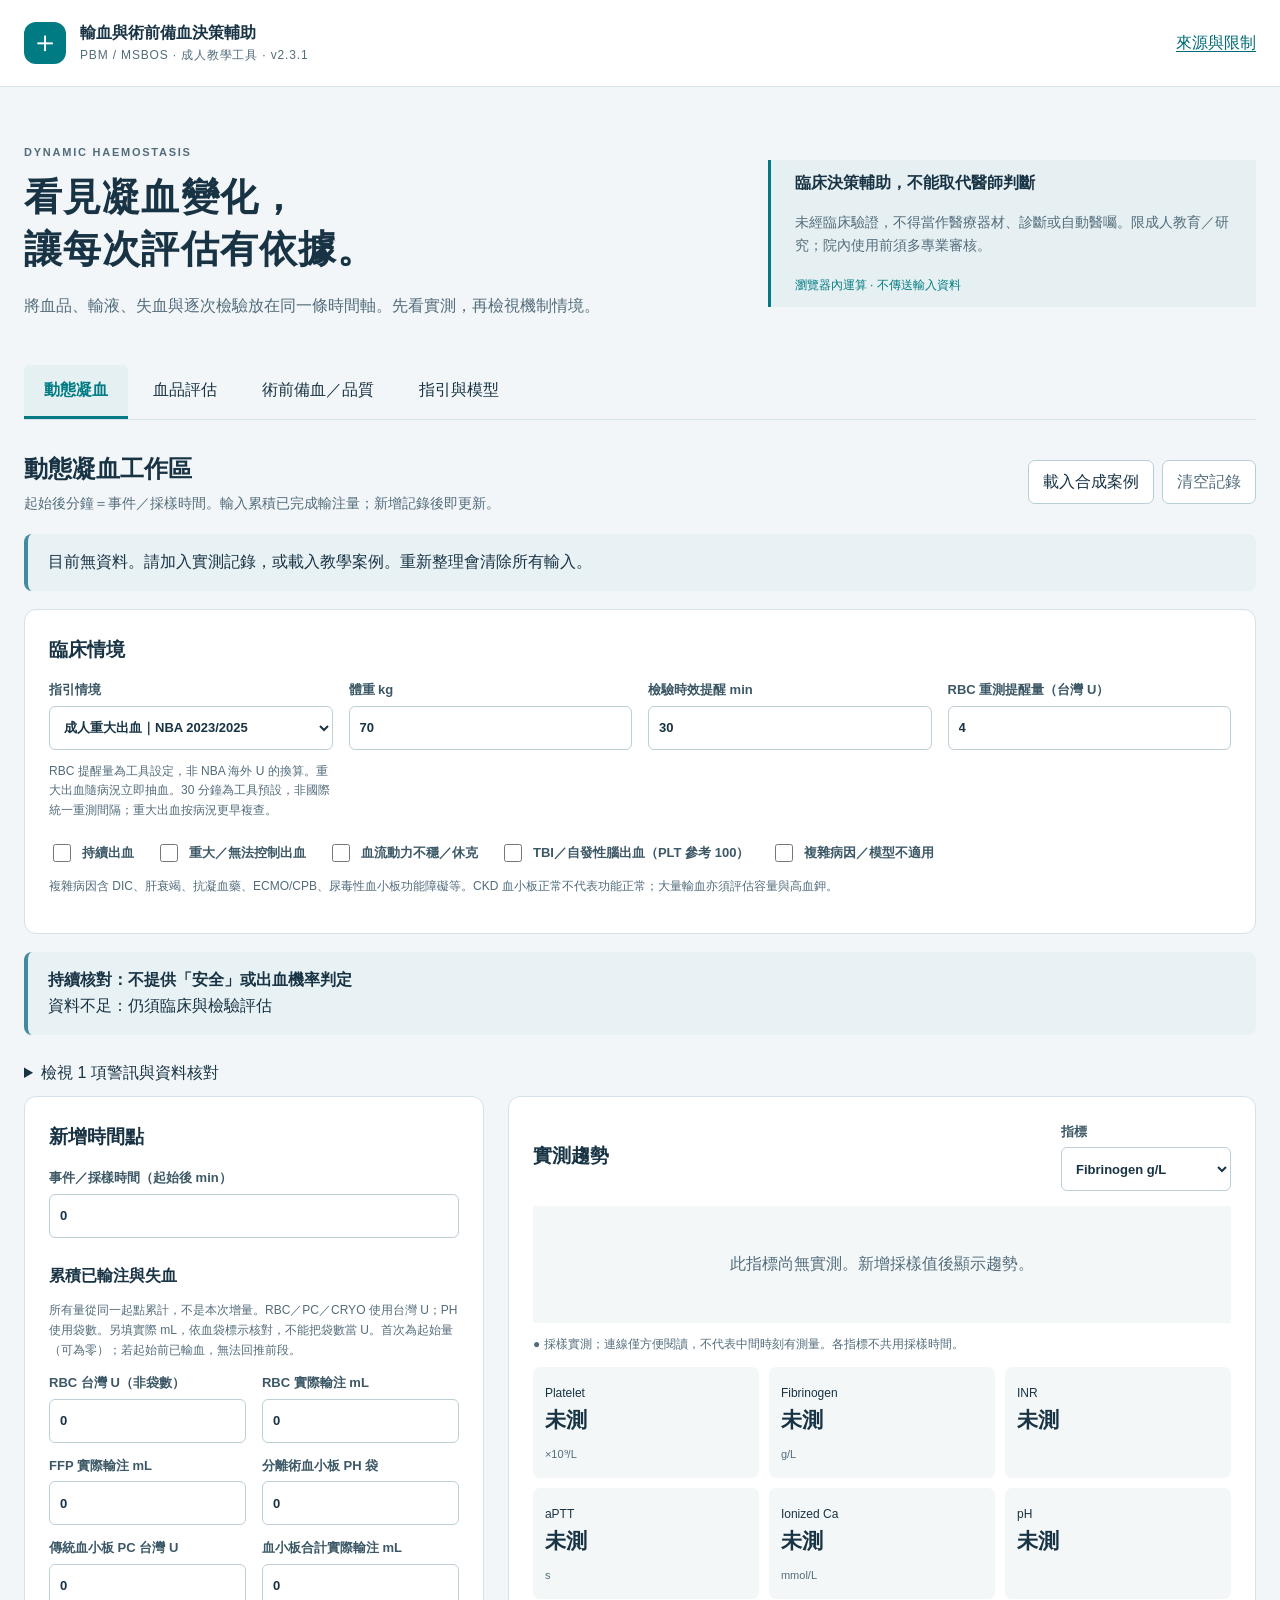
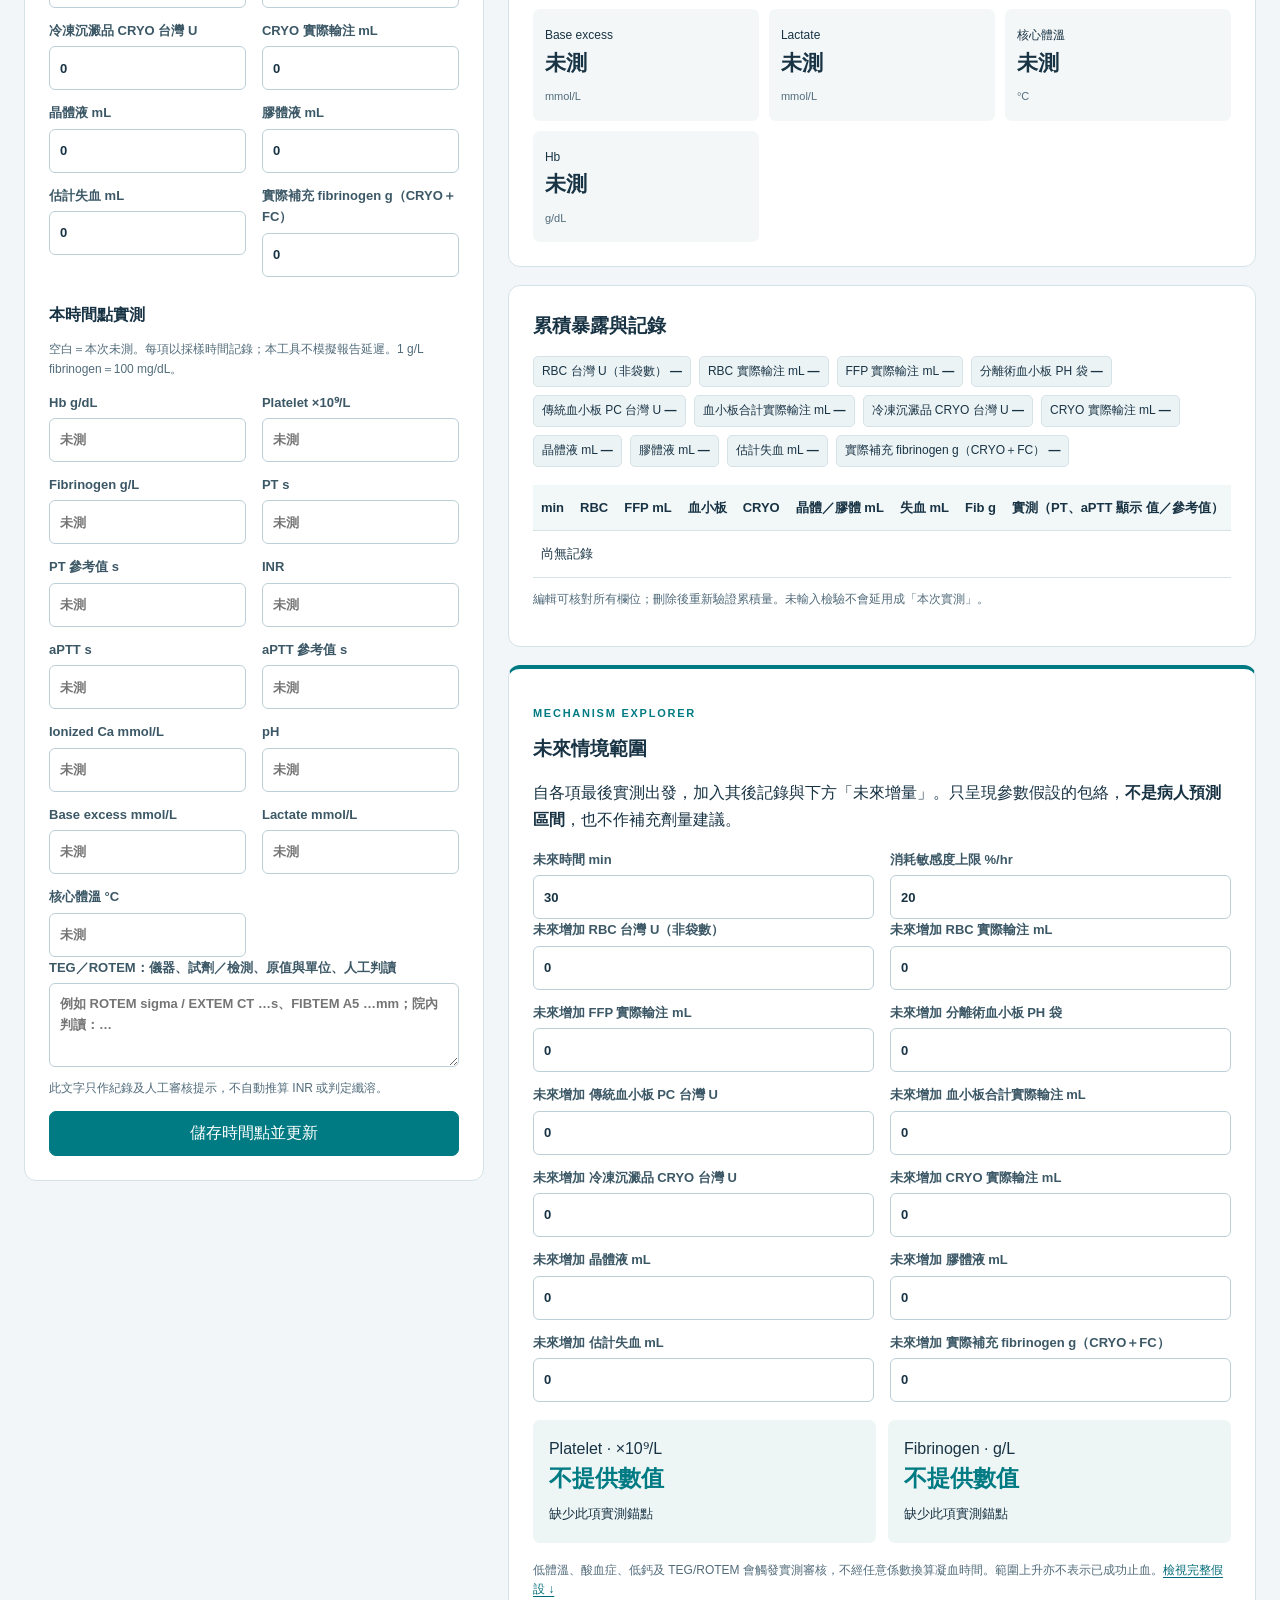
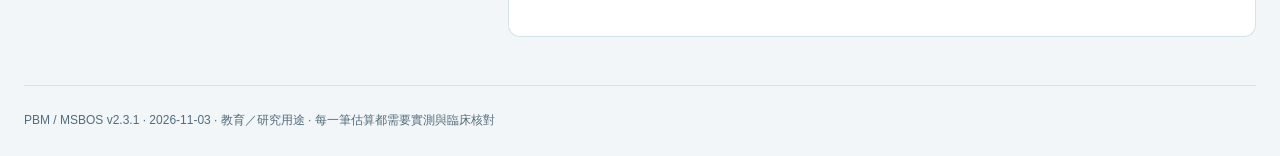
==== commit d0b4d4d3: "v2.3.1: align NBA context with guideline text Checked the thresholds against the NBA MAGICapp v2.0 f" ====
--- a/index.html
+++ b/index.html
@@ -2,7 +2,7 @@
 
 .three{grid-template-columns:repeat(3,minmax(0,1fr))}@media(max-width:560px){.three{grid-template-columns:1fr}}
 </style></head><body>
-<header><div class="brand"><span class="cross">＋</span><div><strong>輸血與術前備血決策輔助</strong><small>PBM / MSBOS · 成人教學工具 · v2.3</small></div></div><a href="#sources">來源與限制</a></header>
+<header><div class="brand"><span class="cross">＋</span><div><strong>輸血與術前備血決策輔助</strong><small>PBM / MSBOS · 成人教學工具 · v2.3.1</small></div></div><a href="#sources">來源與限制</a></header>
 <main><div class="intro"><div><p class="eyebrow">DYNAMIC HAEMOSTASIS</p><h1>看見凝血變化，<br>讓每次評估有依據。</h1><p>將血品、輸液、失血與逐次檢驗放在同一條時間軸。先看實測，再檢視機制情境。</p></div><aside><b>臨床決策輔助，不能取代醫師判斷</b><p>未經臨床驗證，不得當作醫療器材、診斷或自動醫囑。限成人教育／研究；院內使用前須多專業審核。</p><span class="tag">瀏覽器內運算 · 不傳送輸入資料</span></aside></div>
 <nav aria-label="功能"><button class="tab active" data-tab="dynamic">動態凝血</button><button class="tab" data-tab="products">血品評估</button><button class="tab" data-tab="msbos">術前備血／品質</button><button class="tab" data-tab="sources">指引與模型</button></nav>
 <section id="dynamic" class="pane">
@@ -16,18 +16,18 @@
 </section>
 <section id="products" class="pane" hidden><h2>血品評估與再評估</h2><p>沿用動態工作區的最新實測與臨床情境。重大出血期間 Hb 可延遲反映失血，不能套穩定病人單一閾值。</p><div class="panel" id="taiwanProducts"><h3>台灣血品規格與單位核對</h3><p>血袋標示與本院血庫資料優先。下列是國內院所公開資料的規格參考，非每袋固定體積或全國統一包裝。查核：2026-11-03。</p><div class="scroll"><table><thead><tr><th>血品</th><th>台灣計量與參考規格</th><th>網站使用方式</th></tr></thead><tbody><tr><td>紅血球濃厚液／減白 RBC</td><td>常規 1 U 以 250 mL 全血製備；減白成品體積參考約 110–185 mL/U。袋標可能為 1 U 或 2 U。</td><td>輸入台灣 U，另記實際輸注 mL；不預設 280 mL/U。</td></tr><tr><td>新鮮冷凍血漿 FFP</td><td>參考 1 U 約 80–140 mL；2 U 約 170–250 mL，依袋標。</td><td>模型採實際 mL；不能一律把一袋視為 1 U 或 250 mL。</td></tr><tr><td>分離術血小板 PH／減白 PH</td><td>1 袋參考約 200–300 mL、約 3×10¹¹ 血小板。</td><td>記袋數與合計實際 mL；PH 1 袋不等於傳統 PC 1 U。</td></tr><tr><td>傳統血小板濃厚液 PC</td><td>1 U 由 250 mL 全血製備；參考約 30–40 mL，含 &gt;2.75×10¹⁰ 血小板。供應需洽血庫。</td><td>另記台灣 U，不硬設 12 U PC＝每袋 PH 的精確含量。</td></tr><tr><td>冷凍沉澱品 CRYO</td><td>參考 2 U 約 20–30 mL；纖維蛋白原有最低含量規格，並非每 U 固定含量。</td><td>分別記台灣 U、實際 mL、血庫核對之 fibrinogen g；不能用最低含量推定實際補充量。</td></tr></tbody></table></div><p class="hint">規格來源：<a href="https://wd.vghtpe.gov.tw/manage/upload/cabfile/f_20230104093058480.pdf" target="_blank" rel="noopener">臺北榮總血液成分使用準則（111-11-24 核定，頁1–2）</a>；<a href="https://www.cych.org.tw/lab/14_%E8%A1%80%E5%BA%AB%E4%BD%9C%E6%A5%AD/bloodbank_FAQ.htm" target="_blank" rel="noopener">嘉基血庫血液成分資料</a>。日期較早的資料僅作產品參考，不作目前國際適應症來源。</p><h4>袋標換算小工具</h4><p class="hint">依手上同規格血袋標示填寫，不預設每袋單位或體積；不同規格須分批計算。結果僅供核對，不會自動填入已完成輸注量。</p><div class="grid three"><label>袋數<input id="twBags" type="number" min="0" step="1"></label><label>袋標：台灣 U／袋<input id="twUnitsPerBag" type="number" min="0" step="any"></label><label>袋標：mL／袋<input id="twMlPerBag" type="number" min="0" step="any"></label></div><div id="twConversion" class="notice" aria-live="polite">請填袋數、每袋台灣 U 及每袋 mL。</div></div><div class="panel"><label>穩定成人 RBC 情境<select id="rbcContext"><option value="general">一般穩定住院成人（Hb &lt;7）</option><option value="cardiac">心臟手術（可採 &lt;7.5）</option><option value="cvd">骨科手術／既有心血管病（可採 &lt;8）</option><option value="ami">急性心肌梗塞（2025 條件性 &lt;10）</option></select></label><div id="rbcResult" class="notice"></div><div id="productSignals"></div><h3>人工確認清單</h3><ul><li>先找出血源並止血，核對病人、血型／不規則抗體、相容性與輸注反應。</li><li>凝血因子不足評估 FFP；低 fibrinogen 評估冷沉澱／濃縮製劑；低血小板或功能障礙需依病因判斷。不能只追求 INR 正常。</li><li>MTP 依本院包組與血品規格啟動；取得檢驗後依止血效果及目標導向調整，不由此模型自動開立。</li><li>補充後重測 CBC、PT/INR、aPTT、fibrinogen、iCa／血氣、核心體溫；需要時由受訓人員判讀 TEG/ROTEM。</li><li>CKD／心衰竭須評估 TACO、高血鉀與速率；腎移植候選者須衡量致敏風險，但不能因此延誤救命輸血。</li></ul><p>血品增量與袋數依產品及持續消耗而異。台灣 RBC 1 U 不等同美國常用 1 U，不能保證增加 Hb 1 g/dL。PH 1 袋不等同 PC 1 U；產品含量與規格依本院血庫及袋標確認。</p></div></section>
 <section id="msbos" class="pane" hidden><h2>術前備血與品質工作表</h2><div class="notice danger"><b>建議值是本工具綜整，不是權威機構建議</b>查無國際權威機構公布通用的術式備血量；下表 8 份皆為單一醫院或醫療體系的表。建議值未經院內資料驗證，須由輸血委員會核定後才能使用，不是醫囑。</div><div class="panel"><div class="section-title"><h3>術式備血比對與建議</h3><span id="schedCount" class="hint" role="status"></span></div><div class="grid two"><label>搜尋術式（中英文）<input id="schedQuery" type="search" placeholder="例如 全膝、Whipple、CABG"></label><label>科別<select id="schedCat"><option value="">全部科別</option></select></label></div><div class="scroll sched" tabindex="0" aria-label="術式備血比對表"><table><thead><tr><th>術式</th><th>建議（台灣 U）</th><th>Hopkins 2025</th><th>UPMC 2022</th><th>Toledo 2026</th><th>N Bristol 2018</th><th>Worcs 2024</th><th>HTAA 2025</th><th>ISBT 範例</th><th>UKMMC 2019</th><th>操作</th></tr></thead><tbody id="schedBody"></tbody></table></div><p class="hint"><b>建議值規則：</b>取有列該術式之來源的中位數，T&amp;S 與「無」算 0、範圍取中點；中位數為 0 建議 T&amp;S，否則進位成整袋後換算台灣 U；少於 3 份來源不給值。各來源權重相同，未加權；英國與馬來西亞各有 2 份。<b>來源欄為原表單位</b>（海外 U 或 pint），視為一次 450–500 mL 捐血，約等於台灣一袋 2 U。此換算為工具假設，只用於本欄比較；實際開單依本院血袋規格與血庫。「無」表示不例行備血，不代表不可能輸血；英國兩院的 G&amp;S 仰賴快速發血流程。</p><p class="hint"><b>使用限制：</b>T&amp;S 建議的前提是抗體篩檢陰性且血品能很快取得，做不到的院區應提高備血。抗體陽性、術前貧血、抗血栓藥物、再次手術或腔鏡轉開腹須個別評估。限成人擇期手術；術式由本工具依名稱配對，各表分類不完全相同，例如 Hopkins 的 Open hip 對應再置換、脊椎融合骨科 4 U、神經外科 2 U。腔鏡或機器手臂版本常低於上表。緊急失血依大量輸血流程，不依此表。</p><ul class="hint"><li><a href="https://anesthesiology.hopkinsmedicine.org/wp-content/uploads/2025/04/Blood-Order-Schedule-Adult-4-10-25.pdf" target="_blank" rel="noopener">Johns Hopkins 成人 Surgical Blood Order Schedule（2025-04-08 更新）</a>，方法見 <a href="https://pmc.ncbi.nlm.nih.gov/articles/PMC4165815/" target="_blank" rel="noopener">Frank 2014</a>。</li><li><a href="https://dam.upmc.com/-/media/upmc/services/south-central-pa/surgery/blood-usage-schedule.pdf?la=en&amp;rev=745bd8bc97b74678ae08e5288a4d4dc7&amp;hash=A7BE524E5D3FF616D438F07B4279723F" target="_blank" rel="noopener">UPMC 賓州中南區</a>（2022 年用血資料；≤5% 不備、5–25% T&amp;S、&gt;25% 配血中位數）。</li><li><a href="https://www.utoledo.edu/policies/utmc/bloodbank/pdfs/3364-108-308.pdf" target="_blank" rel="noopener">University of Toledo Medical Center</a>（2026-07 生效）。</li><li><a href="https://www.nbt.nhs.uk/sites/default/files/%E2%80%8BMaximum%20Surgical%20Blood%20Ordering%20Schedule.pdf" target="_blank" rel="noopener">North Bristol NHS Trust</a>（2018；2020 已到複審期）、<a href="https://apps.worcsacute.nhs.uk/KeyDocumentPortal/Home/DownloadFile/1585" target="_blank" rel="noopener">Worcestershire Acute Hospitals</a>（2024-09 核定）。</li><li><a href="https://portal.appshtaa.moh.gov.my/images/ProfilJabatan/Transfusi/Penerbitan/MSBOS_HTAA.pdf" target="_blank" rel="noopener">馬來西亞 HTAA 第二版（2025）</a>、<a href="https://hctm.ukm.my/makmal/wp-content/uploads/2020/10/2-MSBOS-ed.5.pdf" target="_blank" rel="noopener">UKMMC 第 5 版（2019）</a>：皆為單一醫院，後者修訂自該國國家血液中心指引。</li><li><a href="https://www.isbtweb.org/resource/en-2015-maximal-surgical-blood-ordering-schedule-msbos-pdf.html" target="_blank" rel="noopener">ISBT 網站收錄文件（2015 上架）</a>：教材附錄的單院範例，不是 ISBT 建議。</li></ul></div><details class="panel records"><summary><h3>來源原文查詢（Hopkins、HTAA 共 68 筆）</h3></summary><div class="grid two"><label>術式／關鍵字<input id="surgerySearch" placeholder="例如 腎、瘻管、AVF、TURP、剖腹產"></label><label>科別<select id="specialtyFilter"><option value="">全部科別</option></select></label></div><p class="hint">N／No Sample：該院不例行採檢，不代表不可能輸血；T/S、GSH：血型及抗體篩檢；T/C：交叉配血。本查詢表海外 U、pint／pints 均保留原文，不換算本院 RBC U。部分術式在不同科別／院所有不同方案，請核對來源分類。</p><p id="surgeryCount" role="status"></p><div class="scroll" tabindex="0" aria-label="術式備血參考表" style="max-height:540px"><table><thead><tr><th>科別</th><th>術式</th><th>台灣備血狀態／來源對照</th><th>來源／版本／位置</th><th>選取</th></tr></thead><tbody id="surgeryRows"></tbody></table></div></details><div class="panel"><h3>備血核對</h3><div id="referenceResult" class="notice" aria-live="polite">請從上方表格帶入術式；帶入後仍需另外填寫本院核定備血方案。</div><div class="grid two"><label>術式（不輸入病人身分）<input id="surgery" maxlength="100" placeholder="填寫術式"></label><label>本院核定備血類別<select id="prep"><option value="">尚未核定／待血庫確認</option><option>N：不例行備血</option><option>T&amp;S：血型與抗體篩檢</option><option>T&amp;C：交叉配血</option></select></label><label>本院核定 RBC 備血（台灣 U）<input id="prepUnits" type="number" min="0" max="30" step="1"></label></div><div class="checks"><label><input id="antibody" type="checkbox">不規則抗體／配血困難</label><label><input id="anemia" type="checkbox">貧血／出血風險升高</label></div><div id="prepResult" class="notice"></div><p>手術急迫性、手術醫師預估失血、既有 Hb、血品到位時間及可用血庫資源均須個別評估。N 不等於任何情況都不用輸血。</p></div><form id="qualityForm" class="panel"><h3>同術式、同期間、同族群的用血品質</h3><div class="grid four"><label>手術總人次<input name="cases" type="number" min="0" step="1" required></label><label>交叉配血人次<input name="xm" type="number" min="0" step="1" required></label><label>受血人次<input name="recipients" type="number" min="0" step="1" required></label><label>交叉配血 RBC 台灣 U<input name="cross" type="number" min="0" step="1" required></label><label>實際輸注 RBC 台灣 U<input name="used" type="number" min="0" step="1" required></label></div><button type="submit">計算品質指標</button><div id="qualityResult" role="status"></div><p class="hint">C:T＝配血 U／輸注 U；TP＝受血人次／配血人次；TI＝輸注 U／配血人次（Mead 定義，分母不是手術人次）；利用率＝輸注／配血 U。TI 海外參考 ≥0.5 以海外 U 計，台灣 U 約加倍（工具假設）。常用參考與 1.5×TI 見 <a href="https://pmc.ncbi.nlm.nih.gov/articles/PMC13712241/" target="_blank" rel="noopener">Cureus 2026</a>、<a href="https://pmc.ncbi.nlm.nih.gov/articles/PMC12614691/" target="_blank" rel="noopener">Asian J Transfus Sci 2025</a>，兩者皆為引用原準則的單中心研究，參考值略有差異；紅框僅表示未達常用參考，案例數少時不穩定。急用未交叉配血輸注不應混入此分母，需另案分析。</p></form></section>
-<section id="sources" class="pane" hidden><h2>指引、閾值與模型邊界</h2><p>文獻查核日期：2026-11-03。這是可審核的教學規則，非全面涵蓋所有疾病、用藥及輸血適應症。</p>
-<div class="panel"><h3>情境與來源對照</h3><div class="scroll"><table><thead><tr><th>來源</th><th>本版採用</th><th>限制</th></tr></thead><tbody><tr><td><a href="https://www.blood.gov.au/patient-blood-management-guideline-adults-critical-bleeding" target="_blank" rel="noopener">NBA 成人重大出血 2023／2025 更新</a></td><td>R1–2、GPS2：重複監測；fibrinogen &lt;2.0、INR &gt;1.5、PT/aPTT &gt;1.5×ULN、iCa &lt;1、pH &lt;7.2、核心溫度 &lt;35；按海外原規格考慮每 4 U RBC 重測。本版不直接套成台灣 4 U；台灣工作區使用可調的工具提醒量。</td><td>警戒值不是一律輸注門檻。官方頁面現標示修訂審查中；2025 更新含 cryo 規格。</td></tr><tr><td><a href="https://link.springer.com/article/10.1186/s13054-023-04327-7" target="_blank" rel="noopener">European trauma 第六版 2023</a></td><td>R11/26–31：目標導向；重大出血且 fibrinogen ≤1.5 或功能不足評估補充；持續出血 PLT 目標 &gt;50，TBI &gt;100；iCa 維持正常（約 1.1–1.3）。</td><td>創傷情境。PT/aPTT &gt;1.5×正常值；本版創傷模式請輸入院內正常對照值。iCa &lt;0.9 特別危急，不能等到此值才處理。</td></tr><tr><td><a href="https://associationofanaesthetists-publications.onlinelibrary.wiley.com/doi/10.1111/anae.16542" target="_blank" rel="noopener">Association of Anaesthetists 2025</a></td><td>重大出血時：INR &gt;1.5、fibrinogen &lt;1.5（產科 &lt;2.0）、PLT &lt;50（產科 &lt;75）為血品評估參考；TBI、多發創傷或自發性腦出血維持 PLT &gt;100；iCa 目標 &gt;1.0。</td><td>需配合出血與重複檢驗；不可延伸為無出血者之常規預防輸血。</td></tr></tbody></table></div><p>固定比例 MTP 的袋數／成人 platelet 劑量在各國定義不同；本版不自動換算或裁定比例是否足夠。取得實測後依本院方案調整。</p><p><a href="https://www.isbtweb.org/resource/red-blood-cell-transfusion-2023-aabb-international-guidelines.html" target="_blank" rel="noopener">AABB 2023 RBC 指引</a>用於穩定成人；<a href="https://www.aabb.org/news-resources/news/article/2025/08/20/expert-panel-recommends-liberal-transfusion-strategy-for-hospitalized-patients-with-ami" target="_blank" rel="noopener">AABB 2025 AMI</a>為條件性、低確定性建議，需個別權衡。</p><p><a href="https://www.isth.org/page/Published_Guidance" target="_blank" rel="noopener">ISTH 2026 factor concentrates guidance</a>（doi:10.1016/j.jtha.2026.07.030）已在官方清單確認；全文存取受限，未據此新增劑量或宣稱完整符合。台灣仿單、給付與院內 MTP 均待另行核定。</p></div>
+<section id="sources" class="pane" hidden><h2>指引、閾值與模型邊界</h2><p>文獻查核日期：2026-11-03；NBA 閾值對照 <a href="https://app.magicapp.org/#/guideline/Evqmmn" target="_blank" rel="noopener">MAGICapp v2.0 全文</a>。這是可審核的教學規則，非全面涵蓋所有疾病、用藥及輸血適應症。</p>
+<div class="panel"><h3>情境與來源對照</h3><div class="scroll"><table><thead><tr><th>來源</th><th>本版採用</th><th>限制</th></tr></thead><tbody><tr><td><a href="https://www.blood.gov.au/patient-blood-management-guideline-adults-critical-bleeding" target="_blank" rel="noopener">NBA 成人重大出血 2023／2025 更新</a></td><td>R1–2、GPS2：重複監測；fibrinogen &lt;2.0、INR &gt;1.5、PT/aPTT &gt;1.5×ULN、iCa &lt;1、pH &lt;7.2、BE &lt;–6、乳酸 &gt;4、核心溫度 &lt;35；按海外原規格考慮每 4 U RBC 重測。本版不直接套成台灣 4 U；台灣工作區使用可調的工具提醒量。</td><td>警戒值不是一律輸注門檻。GPS2 未列血小板閾值；NBA 情境的 PLT 50 取自 Association of Anaesthetists 2025，MHP 範本尚未核對。官方頁面現標示修訂審查中；2025 更新含 cryo 規格。</td></tr><tr><td><a href="https://link.springer.com/article/10.1186/s13054-023-04327-7" target="_blank" rel="noopener">European trauma 第六版 2023</a></td><td>R11/26–31：目標導向；重大出血且 fibrinogen ≤1.5 或功能不足評估補充；持續出血 PLT 目標 &gt;50，TBI &gt;100；iCa 維持正常（約 1.1–1.3）。</td><td>創傷情境。PT/aPTT &gt;1.5×正常值；本版創傷模式請輸入院內正常對照值。iCa &lt;0.9 特別危急，不能等到此值才處理。</td></tr><tr><td><a href="https://associationofanaesthetists-publications.onlinelibrary.wiley.com/doi/10.1111/anae.16542" target="_blank" rel="noopener">Association of Anaesthetists 2025</a></td><td>重大出血時：INR &gt;1.5、fibrinogen &lt;1.5（產科 &lt;2.0）、PLT &lt;50（產科 &lt;75）為血品評估參考；TBI、多發創傷或自發性腦出血維持 PLT &gt;100；iCa 目標 &gt;1.0。</td><td>需配合出血與重複檢驗；不可延伸為無出血者之常規預防輸血。</td></tr></tbody></table></div><p>固定比例 MTP 的袋數／成人 platelet 劑量在各國定義不同；本版不自動換算或裁定比例是否足夠。取得實測後依本院方案調整。</p><p><a href="https://www.isbtweb.org/resource/red-blood-cell-transfusion-2023-aabb-international-guidelines.html" target="_blank" rel="noopener">AABB 2023 RBC 指引</a>用於穩定成人；<a href="https://www.aabb.org/news-resources/news/article/2025/08/20/expert-panel-recommends-liberal-transfusion-strategy-for-hospitalized-patients-with-ami" target="_blank" rel="noopener">AABB 2025 AMI</a>為條件性、低確定性建議，需個別權衡。</p><p><a href="https://www.isth.org/page/Published_Guidance" target="_blank" rel="noopener">ISTH 2026 factor concentrates guidance</a>（doi:10.1016/j.jtha.2026.07.030）已在官方清單確認；全文存取受限，未據此新增劑量或宣稱完整符合。台灣仿單、給付與院內 MTP 均待另行核定。</p></div>
 <div class="panel" id="model"><h3>情境模型：機制與未驗證假設</h3><p>本版刻意不用風險分數、事件機率、精確凝血時間或經驗證之名義。每項最後採樣值各自重新錨定，逐區間運算；未來欄位為增量，歷史欄位為累積量。尚未重測的舊值仍標示原時間。</p><ul><li>估計血容量 V＝體重 × 0.06–0.08 L/kg；Hct 假設 0.35–0.45，血漿容積 PV＝V×(1−Hct)。不適用妊娠血容量、極端體型、兒童或大量血容量變化的精確推估。</li><li>區間有效輸入 I＝RBC 實際 L＋FFP 實際 L＋血小板合計實際 L＋CRYO 實際 L＋晶體液 L×0.15–0.40＋膠體液 L。已移除固定 RBC 280 mL/U 與 PH 250 mL/袋假設；缺必要體積時停止外推。膠體液僅作容量近似，未描述直接凝血效應。</li><li>稀釋因子 D＝exp(−min(失血 L,I)/V)×V/[V＋max(0,I−失血 L)]。維持固定參考血容量、均勻混合及近似等容置換；失血而無補液不直接降低濃度，但絕不表示無休克。</li><li>下一值＝前值×D×(1−c)<sup>區間小時</sup>＋假設補充增量。c 範圍 0 至所選上限（預設 20%/hr、可調 0–50），是敏感度假設，不是測得消耗率。</li><li>PLT 增量＝PH 袋數×15–45 ×10⁹/L×70/體重；fibrinogen 增量＝(FFP L×1.5–3 g/L＋實際已補充 fibrinogen g)×0.4–1.0/PV。僅粗略表達回收率差異。PH 每袋以國內常見約 3×10¹¹ 血小板為參考，非保證增量；PC 不自動視為 PH。CRYO 另記台灣 U 與實際 mL，且必須由血庫核對實際纖維蛋白原 g；CRYO 與濃縮製劑 g 勿重複計入。傳統 PC 缺含量核對時停止數值外推。</li><li>補充視為區間末進入，先失血／稀釋後補充；無法刻畫區間內先後順序、尿量、分布、持續流失、免疫破壞、纖溶與內源生成。應將重要輸注與採樣拆成多個時間點。</li><li>枚舉 2⁵ 組參數角點顯示最小／最大，沒有分布校準或臨床驗證，不是 95% 區間，亦不保證包住真值。實際回收可為零，消耗可超出假設。</li><li>錨點後失血 ≥最低估計血容量、淨血管內容量偏差 &gt;30%V、錨點超過 120 min、體重不在 40–150 kg、選擇產科情境或勾選複雜病因：停止數值情境。這些停止條件亦是工具保守設定，非生理硬界線。</li></ul><p><b>PT/INR、aPTT、iCa、pH、體溫與 TEG/ROTEM 不作數值預測。</b>凝血時間與因子濃度非線性，檢驗可能在標準溫度、再鈣化條件下測得，不能充分反映低溫或低鈣在體內的影響。</p></div>
 <div class="panel"><h3>資料、審核與版本狀態</h3><p>不要求姓名、病歷號或身分資料；輸入僅留在此分頁記憶體，無上傳、分析追蹤或自動儲存。請勿輸入可識別病人資料。教學案例完全合成。關閉／重新整理即清除；公開程式庫不含臨床紀錄。</p><p>本版為原附件無法取得後的重建版本；術式表另依 2025 官方來源重建，逐筆保留來源與原規格。所有模型與規則需由血庫、麻醉、急診、相關主治醫師及輸血委員會審核；尚未進行前瞻性或回溯性臨床效度驗證。</p></div></section>
-<footer>PBM / MSBOS v2.3 · 2026-11-03 · 教育／研究用途 · 每一筆估算都需要實測與臨床核對</footer></main><script>/* Deterministic education logic. No patient-specific validated prediction. */
+<footer>PBM / MSBOS v2.3.1 · 2026-11-03 · 教育／研究用途 · 每一筆估算都需要實測與臨床核對</footer></main><script>/* Deterministic education logic. No patient-specific validated prediction. */
 const Coag=(()=>{
 'use strict';
 const exposure=['rbc','rbcMl','ffp','plt','pc','pltMl','cryoU','cryoMl','cryst','colloid','loss','fibG'];
-const labs={hb:['Hb','g/dL',0,30],platelet:['Platelet','×10⁹/L',0,2000],fibrinogen:['Fibrinogen','g/L',0,20],pt:['PT','s',1,300],ptNormal:['PT 參考值','s',1,100],inr:['INR','',.1,30],aptt:['aPTT','s',1,500],apttNormal:['aPTT 參考值','s',1,200],ca:['Ionized Ca','mmol/L',0,3],ph:['pH','',6.5,7.8],temp:['核心體溫','°C',25,43]};
+const labs={hb:['Hb','g/dL',0,30],platelet:['Platelet','×10⁹/L',0,2000],fibrinogen:['Fibrinogen','g/L',0,20],pt:['PT','s',1,300],ptNormal:['PT 參考值','s',1,100],inr:['INR','',.1,30],aptt:['aPTT','s',1,500],apttNormal:['aPTT 參考值','s',1,200],ca:['Ionized Ca','mmol/L',0,3],ph:['pH','',6.5,7.8],be:['Base excess','mmol/L',-40,40],lactate:['Lactate','mmol/L',0,40],temp:['核心體溫','°C',25,43]};
 const exposureNames={rbc:'RBC',rbcMl:'RBC 實際 mL',ffp:'FFP',plt:'分離術血小板',pc:'傳統血小板',pltMl:'血小板實際 mL',cryoU:'CRYO',cryoMl:'CRYO 實際 mL',cryst:'晶體液',colloid:'膠體液',loss:'失血',fibG:'補充 fibrinogen'};
 // Context reference values; TBI / spontaneous ICH 100 is stated by both European trauma R30 and Anaesthetists 2025.
-const cuts=c=>({fibrinogen:c.context==='nba'||c.context==='obstetric'?2:1.5,platelet:c.tbi?100:c.context==='obstetric'?75:50,inr:1.5,ca:c.context==='trauma'?1.1:1,ph:7.2,temp:35});
+const cuts=c=>({fibrinogen:c.context==='nba'||c.context==='obstetric'?2:1.5,platelet:c.tbi?100:c.context==='obstetric'?75:50,inr:1.5,ca:c.context==='trauma'?1.1:1,ph:7.2,be:-6,lactate:4,temp:35});
 const numeric=v=>v===null||v===undefined||String(v).trim()===''?null:(Number.isFinite(Number(v))?Number(v):null);
 function validate(rows){let prev=null;for(const r of rows){if(!Number.isFinite(r.t)||r.t<0||r.t>10080)throw Error('時間須為 0–10080 分鐘');if(prev&&r.t<=prev.t)throw Error('時間須嚴格遞增；同次抽血請編輯原列');for(const k of exposure){if(!Number.isFinite(r[k])||r[k]<0)throw Error(exposureNames[k]+' 累積量須為非負數');if(prev&&r[k]<prev[k])throw Error(`${exposureNames[k]} 累積量不得少於 ${prev.t} min 的 ${prev[k]}；請填累積量，不是本次增量`);}for(const [k,v]of Object.entries(labs))if(r[k]!=null&&(!Number.isFinite(r[k])||r[k]<v[2]||r[k]>v[3]))throw Error(v[0]+' 超出輸入範圍');prev=r;}return true;}
 function latest(rows,k){for(let i=rows.length-1;i>=0;i--)if(rows[i][k]!=null)return{value:rows[i][k],t:rows[i].t,row:rows[i],index:i};return null;}
@@ -35,18 +35,19 @@
 if(c.major||c.shock)add('mtp','重大出血／休克：立即由團隊評估啟動或持續 MTP/MHP、止血與灌流復甦；同步通知血庫、麻醉／急診及主治醫師，不等待檢驗或模擬。','urgent');
 const cut=cuts(c),fibCut=cut.fibrinogen,pCut=cut.platelet;
 if(L.fibrinogen&&(c.context==='trauma'?L.fibrinogen.value<=fibCut:L.fibrinogen.value<fibCut))add('fib',`Fibrinogen ${L.fibrinogen.value} g/L：${c.context==='nba'?'低於重大出血警戒值 2.0':'達所選情境補充評估閾值 '+fibCut}；${bleeding?'評估冷沉澱或纖維蛋白原補充，依血庫規格與重測調整':'先核對病因與出血，不能僅憑此值自動輸血'}。`,bleeding?'urgent':'review');
-if(L.platelet&&(c.context==='trauma'||c.tbi?L.platelet.value<=pCut:L.platelet.value<pCut))add('plt',`Platelet ${L.platelet.value} ×10⁹/L：${bleeding?'評估血小板補充':'核對出血／處置情境，非自動輸注'}；${c.tbi?'TBI／自發性腦出血':'所選情境'}參考 ${pCut}，數量不代表功能。`,bleeding?'urgent':'review');
+if(L.platelet&&(c.context==='trauma'||c.tbi?L.platelet.value<=pCut:L.platelet.value<pCut))add('plt',`Platelet ${L.platelet.value} ×10⁹/L：${bleeding?'評估血小板補充':'核對出血／處置情境，非自動輸注'}；${c.tbi?'TBI／自發性腦出血參考 100':c.context==='nba'?'NBA 未列血小板閾值，此處參考 Anaesthetists 2025 的 50':'所選情境參考 '+pCut}，數量不代表功能。`,bleeding?'urgent':'review');
 // PT/aPTT ratios only from paired reference in same blood draw.
 const prolonged=rows.some(r=>r===L.pt?.row&&r.ptNormal!=null&&r.pt/r.ptNormal>1.5)||rows.some(r=>r===L.aptt?.row&&r.apttNormal!=null&&r.aptt/r.apttNormal>1.5)||L.inr?.value>1.5;
 if(prolonged)add('factor',`PT/INR 或 aPTT 延長：${bleeding?'評估凝血因子缺乏與 FFP 目標導向補充':'核對病因與出血情境'}；肝病／抗凝血藥物不能以 INR 一律矯正。`,bleeding?'urgent':'review');
 for(const [k,limit,msg]of [['ca',cut.ca,'游離鈣低：複測、評估 citrate 負荷及鈣補充；目標為正常範圍，不以警戒值當完整矯正目標'],['ph',cut.ph,'酸血症：評估灌流、休克與病因，不能只靠血品矯正'],['temp',cut.temp,'低體溫：積極保溫並使用適當血品加溫裝置']])if(L[k]&&L[k].value<limit)add(k,`${labs[k][0]} ${L[k].value}${labs[k][1]?' '+labs[k][1]:''}（${L[k].t} min 採樣）：${msg}。`,bleeding?'urgent':'review');
+for(const [k,bad,msg]of [['be',L.be&&L.be.value<cut.be,'代謝性酸中毒'],['lactate',L.lactate&&L.lactate.value>cut.lactate,'乳酸升高']])if(bad)add(k,`${labs[k][0]} ${L[k].value} mmol/L（${L[k].t} min 採樣）：${msg}，達 NBA 嚴重生理紊亂數值；評估灌流、休克與病因，不能只靠血品矯正。`,bleeding?'urgent':'review');
 const required=['platelet','fibrinogen','inr','aptt','ca','ph','temp'];const missing=required.filter(k=>!L[k]);if(missing.length)add('missing','資料不足／尚未測量：'+missing.map(k=>labs[k][0]).join('、')+'；不能當作正常。');
 for(const k of required){const l=L[k];if(!l)continue;if(Number.isFinite(c.stale)&&now-l.t>=c.stale)add('stale-'+k,`${labs[k][0]} 採樣距最新時間點（${now} min）${now-l.t} 分鐘：已達工具時效提醒，請核對是否重測。工具不讀取實際時鐘。`);if(last.rbc-l.row.rbc>=(c.repeatTwU??4))add('rbc-'+k,`${labs[k][0]} 採樣後已輸 ${last.rbc-l.row.rbc} 台灣 U RBC：考慮立即重測（工具提醒量；不是 NBA 海外 4 U 的換算）。`,bleeding?'urgent':'review');}
 for(const k of ['pt','aptt'])if(L[k]&&L[k].row[k+'Normal']==null)add('ref-'+k,labs[k][0]+' 缺同次參考值，無法計算倍數；不將秒數直接當比值。');
 if(c.complex)add('complex','複雜病因：DIC、肝衰竭、抗凝血藥、ECMO/CPB、尿毒性血小板功能障礙等需病因評估及專科人工審核；停止數值情境外推。');
 if(last&&((last.rbc>0&&last.rbcMl<=0)||((last.plt>0||last.pc>0)&&last.pltMl<=0)))add('volume','台灣血品已記錄單位／袋數，但缺實際輸注 mL；相關機制模型可能停止，請依血袋標示補齊。');
 const vem=[...rows].reverse().find(r=>r.vem?.trim());if(vem)add('vem',`最近一筆 TEG/ROTEM 紀錄在 ${vem.t} min：`+'依同儀器、同試劑及院內演算法由受訓人員判讀；不套跨平台閾值。');
-if(bleeding&&alerts.some(x=>['fib','plt','factor','ca','ph','temp'].includes(x.code)))add('escalate','持續出血合併凝血／生理高風險訊號：立即由主治醫師及血庫人工審核，依臨床嚴重度評估啟動或升級 MTP，重複抽血及目標導向補充；不等待模擬。','urgent');
+if(bleeding&&alerts.some(x=>['fib','plt','factor','ca','ph','be','lactate','temp'].includes(x.code)))add('escalate','持續出血合併凝血／生理高風險訊號：立即由主治醫師及血庫人工審核，依臨床嚴重度評估啟動或升級 MTP，重複抽血及目標導向補充；不等待模擬。','urgent');
 if(L.ca&&L.ca.value<.9)add('severe-ca','iCa <0.9 mmol/L：特別危急，應立即人工評估及處理，不論是否勾選持續出血。','urgent');
 alerts.sort((x,y)=>(y.level==='urgent')-(x.level==='urgent'));
 return{latest:L,alerts,urgent:alerts.some(x=>x.level==='urgent'),missing,summary:missing.length?'資料不足：仍須臨床與檢驗評估':'目前輸入未必反映全部止血能力；不能排除重大出血或功能性凝血障礙'};}
@@ -251,14 +252,14 @@
 $('cancelEdit').onclick=resetForm;
 $('history').onclick=e=>{const b=e.target.closest('button');if(!b)return;const i=Number(b.dataset.index);if(b.dataset.action==='edit'){resetForm();editing=i;for(const k of ['t',...Coag.exposure,...Object.keys(Coag.labs),'vem'])form.elements[k].value=rows[i][k]??'';$('formTitle').textContent=`編輯 ${rows[i].t} min 記錄`;$('cancelEdit').hidden=false;form.scrollIntoView({behavior:'smooth',block:'start'});}else{if(!confirm(`刪除 ${rows[i].t} min 這筆記錄？此動作無法復原。`))return;const next=rows.filter((_,j)=>j!==i);try{Coag.validate(next);rows=next;resetForm();render();}catch(err){$('formError').textContent=err.message;}}};
 $('clear').onclick=()=>{if(rows.length&&!confirm('清空全部記錄與情境勾選？此動作無法復原。'))return;rows=[];isDemo=false;for(const k of ['active','major','shock','tbi','complex'])$(k).checked=false;for(const k of Coag.exposure)$('plan-'+k).value=0;resetForm();render();};
-$('demo').onclick=()=>{if(rows.length&&!isDemo&&!confirm('載入合成案例會取代目前記錄，確定？'))return;rows=[{...Coag.blank(0),hb:9.2,platelet:145,fibrinogen:2.4,pt:14,ptNormal:13,inr:1.1,aptt:32,apttNormal:35,ca:1.14,ph:7.34,temp:36.1,vem:''},{...Coag.blank(20),rbc:2,rbcMl:300,ffp:400,cryst:500,loss:900,hb:8,platelet:100,fibrinogen:1.8,inr:1.4,aptt:42,apttNormal:35,ca:1.02,ph:7.25,temp:35.4,vem:''},{...Coag.blank(45),rbc:6,rbcMl:900,ffp:800,cryst:900,loss:1800,hb:8.1,platelet:62,fibrinogen:1.3,inr:1.7,pt:23,ptNormal:13,aptt:57,apttNormal:35,ca:.88,ph:7.17,temp:34.7,vem:'合成教學：ROTEM／EXTEM CT 95 s；FIBTEM A5 5 mm；需同平台院內判讀'}];isDemo=true;$('active').checked=true;$('major').checked=true;$('context').value='nba';for(const k of ['shock','tbi','complex'])$(k).checked=false;resetForm();render();};
-function draw(){const k=$('trendMetric').value,pts=rows.filter(r=>r[k]!=null);if(!pts.length){$('chart').innerHTML='<div class="chart-empty">此指標尚無實測。新增採樣值後顯示趨勢。</div>';return;}const cut=Coag.cuts(config())[k],vals=[...pts.map(p=>p[k]),...(cut==null?[]:[cut])],lo=Math.min(...vals),hi=Math.max(...vals),pad=(hi-lo)*.15||Math.max(Math.abs(hi)*.1,.1),min=Math.max(0,lo-pad),max=hi+pad,dp=max-min<5?2:max-min<50?1:0,maxT=Math.max(1,rows.at(-1).t);const x=t=>55+t/maxT*485,y=v=>190-(v-min)/(max-min)*150;const p=pts.map(r=>`${x(r.t)},${y(r[k])}`).join(' ');let lastX=-99;const tick=t=>{if(x(t)-lastX<34)return'';lastX=x(t);return `<text x="${x(t)}" y="218" text-anchor="middle" font-size="12" fill="#526c7b">${t}m</text>`;};const refLine=cut==null?'':`<path d="M55 ${y(cut)}H550" stroke="#ad3040" stroke-dasharray="5 4"/><text x="550" y="${y(cut)-5}" text-anchor="end" font-size="12" fill="#ad3040">情境參考 ${cut}</text>`;$('chart').innerHTML=`<svg viewBox="0 0 580 245" role="img" aria-label="${esc(Coag.labs[k][0])}實測時間趨勢"><path d="M55 20V195H550" fill="none" stroke="#a7bdc8"/><text x="5" y="44" font-size="12" fill="#526c7b">${max.toFixed(dp)}</text><text x="5" y="194" font-size="12" fill="#526c7b">${min.toFixed(dp)}</text>${refLine}<polyline points="${p}" fill="none" stroke="#007b83" stroke-width="2"/>${pts.map(r=>`<circle cx="${x(r.t)}" cy="${y(r[k])}" r="5" fill="#007b83"/><text x="${x(r.t)}" y="${Math.max(16,y(r[k])-12)}" text-anchor="middle" font-size="13" fill="#183344">${r[k]}</text>${tick(r.t)}`).join('')}</svg>`;}
+$('demo').onclick=()=>{if(rows.length&&!isDemo&&!confirm('載入合成案例會取代目前記錄，確定？'))return;rows=[{...Coag.blank(0),hb:9.2,platelet:145,fibrinogen:2.4,pt:14,ptNormal:13,inr:1.1,aptt:32,apttNormal:35,ca:1.14,ph:7.34,temp:36.1,vem:''},{...Coag.blank(20),rbc:2,rbcMl:300,ffp:400,cryst:500,loss:900,hb:8,platelet:100,fibrinogen:1.8,inr:1.4,aptt:42,apttNormal:35,ca:1.02,ph:7.25,temp:35.4,vem:''},{...Coag.blank(45),rbc:6,rbcMl:900,ffp:800,cryst:900,loss:1800,hb:8.1,platelet:62,fibrinogen:1.3,inr:1.7,pt:23,ptNormal:13,aptt:57,apttNormal:35,ca:.88,ph:7.17,be:-8,lactate:5.2,temp:34.7,vem:'合成教學：ROTEM／EXTEM CT 95 s；FIBTEM A5 5 mm；需同平台院內判讀'}];isDemo=true;$('active').checked=true;$('major').checked=true;$('context').value='nba';for(const k of ['shock','tbi','complex'])$(k).checked=false;resetForm();render();};
+function draw(){const k=$('trendMetric').value,pts=rows.filter(r=>r[k]!=null);if(!pts.length){$('chart').innerHTML='<div class="chart-empty">此指標尚無實測。新增採樣值後顯示趨勢。</div>';return;}const cut=Coag.cuts(config())[k],vals=[...pts.map(p=>p[k]),...(cut==null?[]:[cut])],lo=Math.min(...vals),hi=Math.max(...vals),pad=(hi-lo)*.15||Math.max(Math.abs(hi)*.1,.1),min=lo<0?lo-pad:Math.max(0,lo-pad),max=hi+pad,dp=max-min<5?2:max-min<50?1:0,maxT=Math.max(1,rows.at(-1).t);const x=t=>55+t/maxT*485,y=v=>190-(v-min)/(max-min)*150;const p=pts.map(r=>`${x(r.t)},${y(r[k])}`).join(' ');let lastX=-99;const tick=t=>{if(x(t)-lastX<34)return'';lastX=x(t);return `<text x="${x(t)}" y="218" text-anchor="middle" font-size="12" fill="#526c7b">${t}m</text>`;};const refLine=cut==null?'':`<path d="M55 ${y(cut)}H550" stroke="#ad3040" stroke-dasharray="5 4"/><text x="550" y="${y(cut)-5}" text-anchor="end" font-size="12" fill="#ad3040">情境參考 ${cut}</text>`;$('chart').innerHTML=`<svg viewBox="0 0 580 245" role="img" aria-label="${esc(Coag.labs[k][0])}實測時間趨勢"><path d="M55 20V195H550" fill="none" stroke="#a7bdc8"/><text x="5" y="44" font-size="12" fill="#526c7b">${max.toFixed(dp)}</text><text x="5" y="194" font-size="12" fill="#526c7b">${min.toFixed(dp)}</text>${refLine}<polyline points="${p}" fill="none" stroke="#007b83" stroke-width="2"/>${pts.map(r=>`<circle cx="${x(r.t)}" cy="${y(r[k])}" r="5" fill="#007b83"/><text x="${x(r.t)}" y="${Math.max(16,y(r[k])-12)}" text-anchor="middle" font-size="13" fill="#183344">${r[k]}</text>${tick(r.t)}`).join('')}</svg>`;}
 function renderSim(c){const plan=Coag.blank(Coag.numeric($('horizon').value));for(const k of Coag.exposure)plan[k]=Coag.numeric($('plan-'+k).value);const html=['platelet','fibrinogen'].map(k=>{const r=Coag.simulate(rows,c,plan,k,Coag.numeric($('consume').value));return `<div><span>${Coag.labs[k][0]} · ${Coag.labs[k][1]}</span><strong>${r.range?r.range.map(v=>k==='platelet'?Math.round(v):v.toFixed(1)).join(' – '):'不提供數值'}</strong><small>${esc(r.range?'實測錨點 '+r.anchor+' min → 未來 '+plan.t+' min：'+r.reason:r.reason)}</small></div>`;}).join('');$('simulation').innerHTML='<div class="range">'+html+'</div>';}
 function renderProducts(a,c){const l=a.latest.hb;const acute=c.active||c.major||c.shock;const kind=$('rbcContext').value,cut={general:7,cardiac:7.5,cvd:8,ami:10}[kind];$('rbcResult').textContent=acute?'目前有出血／不穩情境：由團隊評估氧輸送、失血及 MTP，停用穩定病人單一 Hb 閾值判讀。':!l?'缺少 Hb 實測，不能判斷 RBC。':`Hb ${l.value} g/dL（${l.t} min 採樣）。${l.value<cut?'達所選情境「考慮輸血」參考值，需醫師結合症狀、缺血及容量評估':'未達所選 Hb 參考值；仍需按症狀、缺血及臨床病況評估'}。${kind==='ami'?'AMI 為低確定性、條件性建議，非必須輸注。':''}舊採樣不能代表目前 Hb。`;$('productSignals').innerHTML=signalHTML(a.alerts.filter(x=>['mtp','fib','plt','factor','complex'].includes(x.code)));}
-const flagged=(k,l,a,c)=>{if(!l)return false;if(k==='inr')return l.value>Coag.cuts(c).inr;if(k==='aptt')return l.row.apttNormal!=null&&l.value/l.row.apttNormal>1.5;const code={platelet:'plt',fibrinogen:'fib',ca:'ca',ph:'ph',temp:'temp'}[k];return a.alerts.some(x=>x.code===code);};
+const flagged=(k,l,a,c)=>{if(!l)return false;if(k==='inr')return l.value>Coag.cuts(c).inr;if(k==='aptt')return l.row.apttNormal!=null&&l.value/l.row.apttNormal>1.5;const code={platelet:'plt',fibrinogen:'fib',ca:'ca',ph:'ph',be:'be',lactate:'lactate',temp:'temp'}[k];return a.alerts.some(x=>x.code===code);};
 const labsText=r=>Object.keys(Coag.labs).filter(k=>r[k]!=null&&!k.endsWith('Normal')).map(k=>Coag.labs[k][0]+' '+r[k]+(k==='pt'&&r.ptNormal!=null?'/'+r.ptNormal:k==='aptt'&&r.apttNormal!=null?'/'+r.apttNormal:'')).join(' · ')||'未測';
-function render(){const c=config(),staleBad=!Number.isFinite(c.stale)||c.stale<5||c.stale>120,repeatBad=!Number.isInteger(c.repeatTwU)||c.repeatTwU<1||c.repeatTwU>20;if(staleBad)c.stale=null;if(repeatBad)c.repeatTwU=4;const a=Coag.assess(rows,c),wasOpen=$('risk').querySelector('details')?.open,abnormal=a.alerts.some(x=>['fib','plt','factor','ca','ph','temp'].includes(x.code));$('mode').textContent=!rows.length&&!isDemo?'目前無資料。請加入實測記錄，或載入教學案例。重新整理會清除所有輸入。':(isDemo?'合成教學案例（非真實病人）｜':'工作區｜')+`${rows.length} 筆時間點。資料僅存當前分頁；重新整理即清除。`;$('risk').innerHTML=(staleBad?'<div class="error">檢驗時效須為 5–120 分鐘；更正前暫停時效提醒，其他判讀照常。</div>':'')+(repeatBad?'<div class="error">台灣 RBC 重測提醒量須為 1–20 U；更正前暫以 4 U 提醒。</div>':'')+`<div class="notice ${a.urgent?'danger':''}"><b>${a.urgent?'高風險訊號：需要即時人工評估':'持續核對：不提供「安全」或出血機率判定'}</b>${esc(a.summary)}</div><details ${a.urgent||abnormal||wasOpen?'open':''}><summary>檢視 ${a.alerts.length} 項警訊與資料核對</summary>${signalHTML(a.alerts)}</details>`;
-$('latest').innerHTML=['platelet','fibrinogen','inr','aptt','ca','ph','temp','hb'].map(k=>{const l=a.latest[k];return `<div class="metric ${flagged(k,l,a,c)?'flag':''}"><span>${Coag.labs[k][0]}</span><strong>${l?l.value:'未測'}</strong><small>${[esc(Coag.labs[k][1]),l?l.t+' min 採樣':''].filter(Boolean).join(' · ')}</small></div>`;}).join('');const last=rows.at(-1);$('totals').innerHTML=Object.entries(exposureLabels).map(([k,label])=>`<span>${label} <b>${last?last[k]:'—'}</b></span>`).join('');$('history').innerHTML=rows.length?rows.map((r,i)=>`<tr><td>${r.t}</td><td>${r.rbc} U／${r.rbcMl} mL</td><td>${r.ffp}</td><td>PH ${r.plt}／PC ${r.pc}／${r.pltMl} mL</td><td>${r.cryoU} U／${r.cryoMl} mL</td><td>${r.cryst}／${r.colloid}</td><td>${r.loss}</td><td>${r.fibG}</td><td class="labs">${esc(labsText(r))}${r.vem?`<small>${esc(r.vem)}</small>`:''}</td><td class="ops"><button data-action="edit" data-index="${i}" aria-label="編輯 ${r.t} 分鐘">編輯</button> <button data-action="delete" data-index="${i}" aria-label="刪除 ${r.t} 分鐘">刪除</button></td></tr>`).join(''):'<tr><td colspan="10">尚無記錄</td></tr>';draw();renderSim(c);renderProducts(a,c);}
+function render(){const c=config(),staleBad=!Number.isFinite(c.stale)||c.stale<5||c.stale>120,repeatBad=!Number.isInteger(c.repeatTwU)||c.repeatTwU<1||c.repeatTwU>20;if(staleBad)c.stale=null;if(repeatBad)c.repeatTwU=4;const a=Coag.assess(rows,c),wasOpen=$('risk').querySelector('details')?.open,abnormal=a.alerts.some(x=>['fib','plt','factor','ca','ph','be','lactate','temp'].includes(x.code));$('mode').textContent=!rows.length&&!isDemo?'目前無資料。請加入實測記錄，或載入教學案例。重新整理會清除所有輸入。':(isDemo?'合成教學案例（非真實病人）｜':'工作區｜')+`${rows.length} 筆時間點。資料僅存當前分頁；重新整理即清除。`;$('risk').innerHTML=(staleBad?'<div class="error">檢驗時效須為 5–120 分鐘；更正前暫停時效提醒，其他判讀照常。</div>':'')+(repeatBad?'<div class="error">台灣 RBC 重測提醒量須為 1–20 U；更正前暫以 4 U 提醒。</div>':'')+`<div class="notice ${a.urgent?'danger':''}"><b>${a.urgent?'高風險訊號：需要即時人工評估':'持續核對：不提供「安全」或出血機率判定'}</b>${esc(a.summary)}</div><details ${a.urgent||abnormal||wasOpen?'open':''}><summary>檢視 ${a.alerts.length} 項警訊與資料核對</summary>${signalHTML(a.alerts)}</details>`;
+$('latest').innerHTML=['platelet','fibrinogen','inr','aptt','ca','ph','be','lactate','temp','hb'].map(k=>{const l=a.latest[k];return `<div class="metric ${flagged(k,l,a,c)?'flag':''}"><span>${Coag.labs[k][0]}</span><strong>${l?l.value:'未測'}</strong><small>${[esc(Coag.labs[k][1]),l?l.t+' min 採樣':''].filter(Boolean).join(' · ')}</small></div>`;}).join('');const last=rows.at(-1);$('totals').innerHTML=Object.entries(exposureLabels).map(([k,label])=>`<span>${label} <b>${last?last[k]:'—'}</b></span>`).join('');$('history').innerHTML=rows.length?rows.map((r,i)=>`<tr><td>${r.t}</td><td>${r.rbc} U／${r.rbcMl} mL</td><td>${r.ffp}</td><td>PH ${r.plt}／PC ${r.pc}／${r.pltMl} mL</td><td>${r.cryoU} U／${r.cryoMl} mL</td><td>${r.cryst}／${r.colloid}</td><td>${r.loss}</td><td>${r.fibG}</td><td class="labs">${esc(labsText(r))}${r.vem?`<small>${esc(r.vem)}</small>`:''}</td><td class="ops"><button data-action="edit" data-index="${i}" aria-label="編輯 ${r.t} 分鐘">編輯</button> <button data-action="delete" data-index="${i}" aria-label="刪除 ${r.t} 分鐘">刪除</button></td></tr>`).join(''):'<tr><td colspan="10">尚無記錄</td></tr>';draw();renderSim(c);renderProducts(a,c);}
 for(const k of ['context','weight','stale','repeatTwU','active','major','shock','tbi','complex','rbcContext','horizon','consume',...Coag.exposure.map(k=>'plan-'+k)])$(k).addEventListener('input',render);
 $('trendMetric').onchange=draw;
 const setHash=id=>{try{history.replaceState(null,'','#'+id);}catch{}};
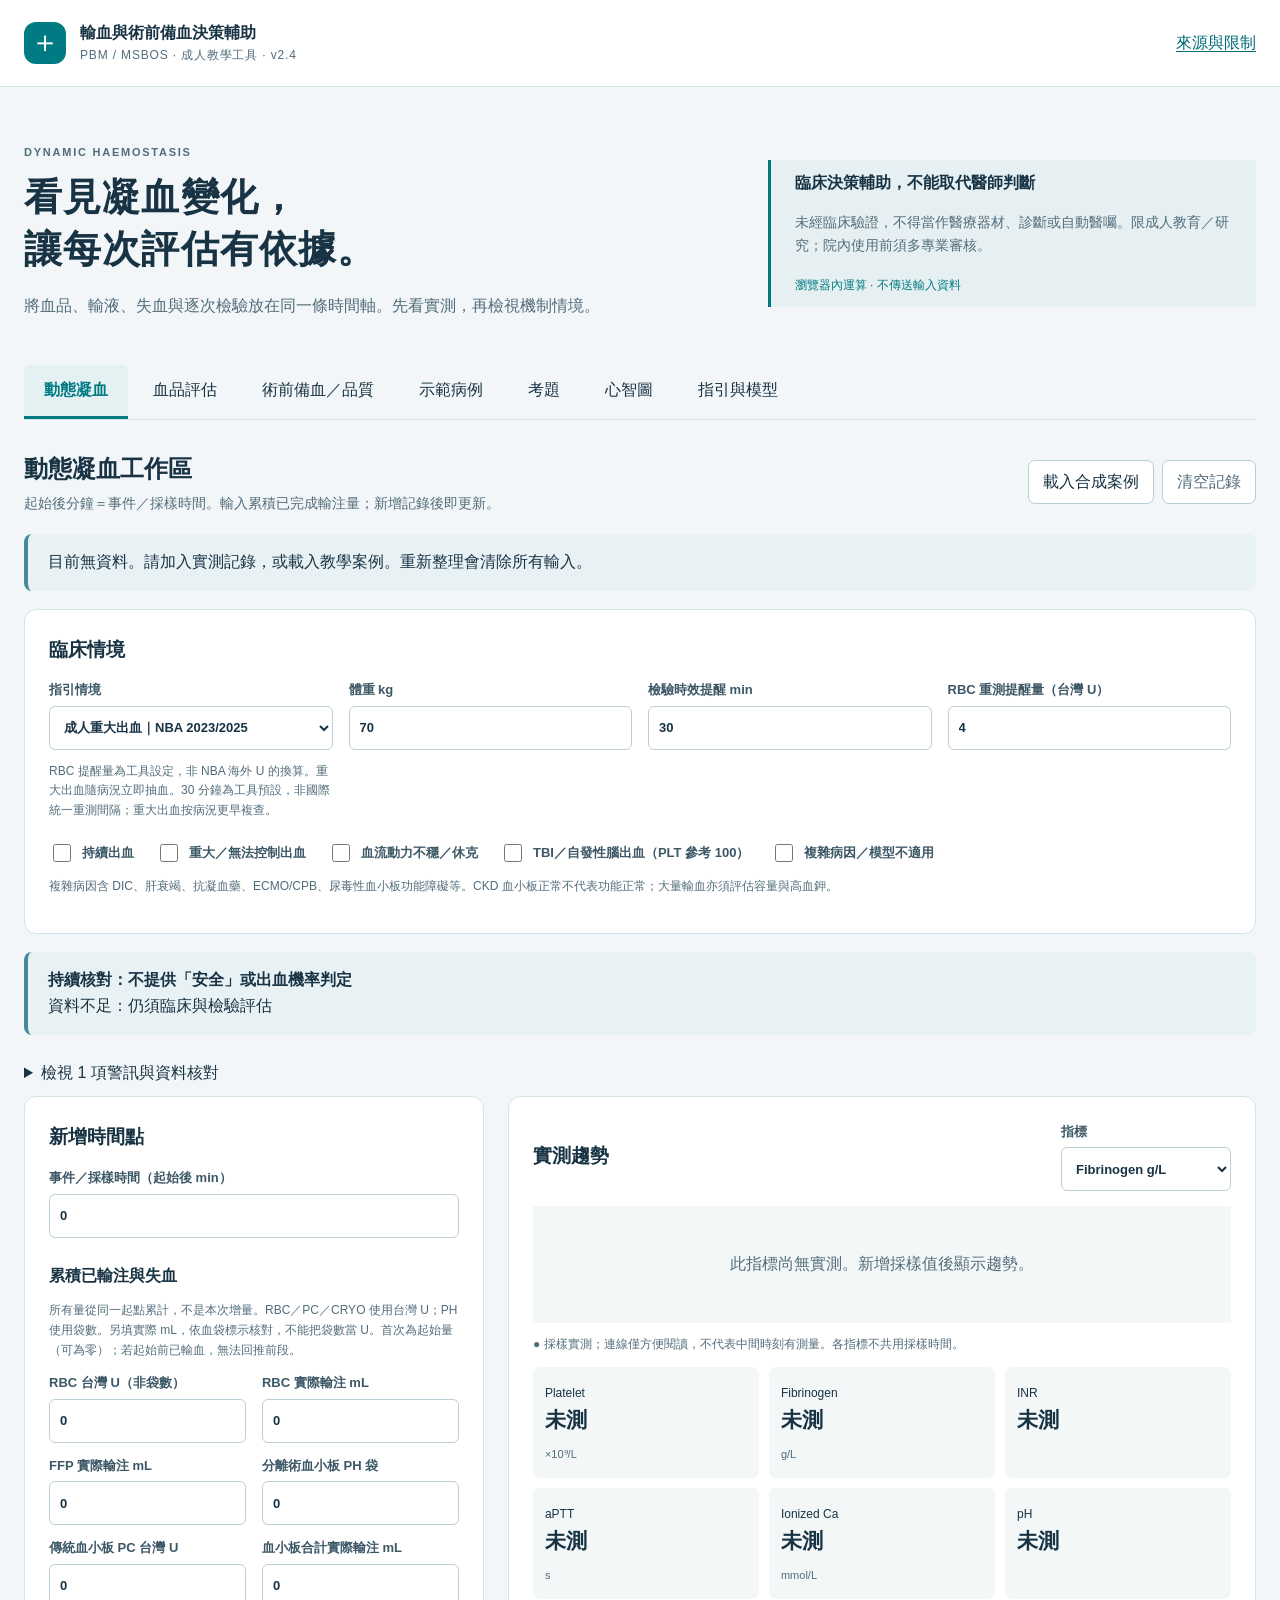
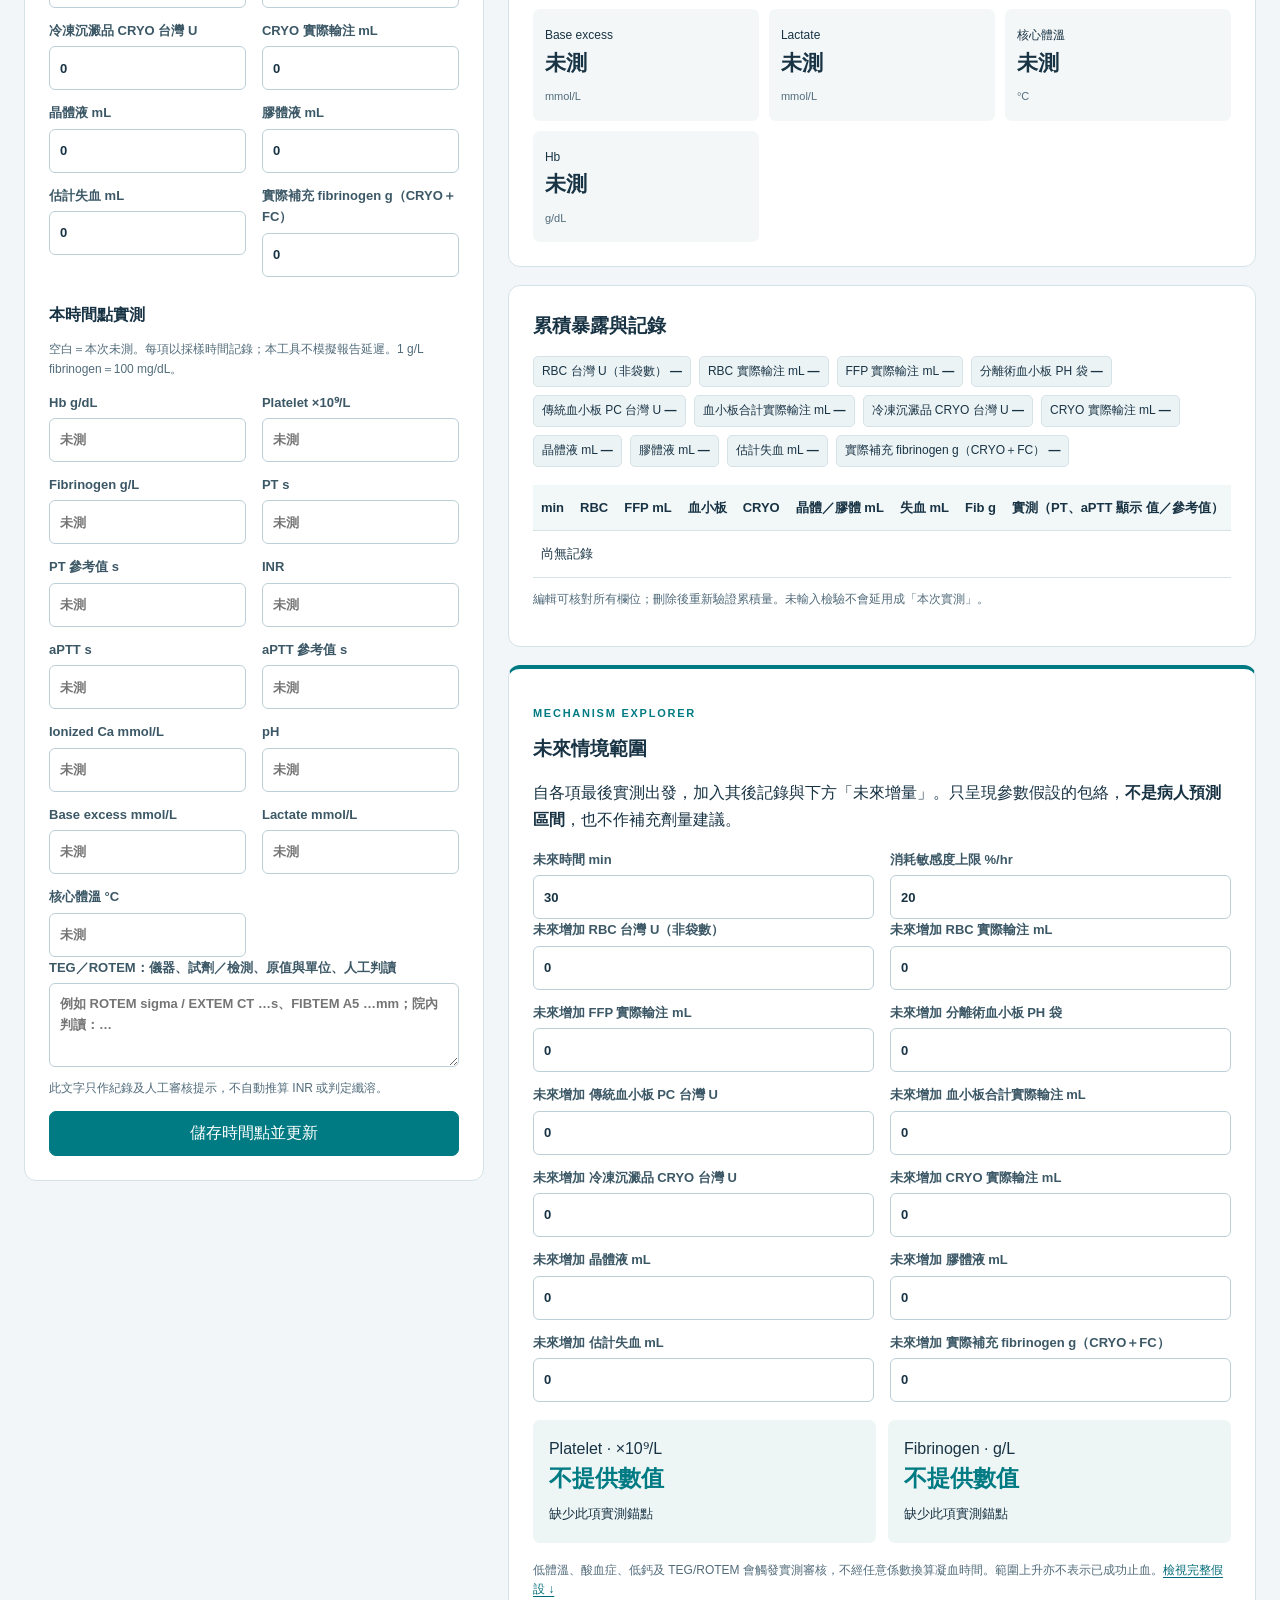
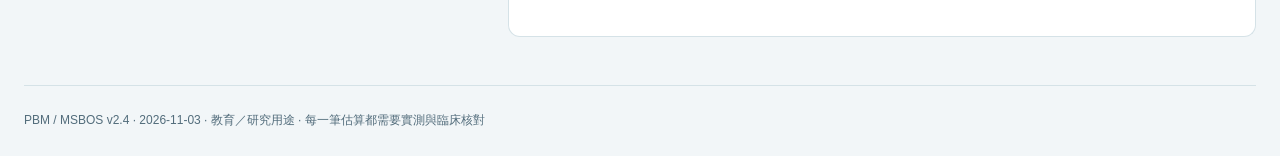
==== commit 4e00bed7: "v2.4: add teaching tabs with cases, quiz and mind map Add 8 worked cases that load into the tool, a " ====
--- a/index.html
+++ b/index.html
@@ -1,10 +1,10 @@
-<!doctype html><html lang="zh-Hant"><head><meta charset="utf-8"><meta name="viewport" content="width=device-width,initial-scale=1"><meta name="referrer" content="no-referrer"><meta name="description" content="成人輸血與術前備血教學，實測凝血趨勢與具明確假設的情境模擬。"><title>輸血與術前備血決策輔助｜動態凝血</title><link rel="icon" href="data:image/svg+xml,%3Csvg xmlns='http://www.w3.org/2000/svg' viewBox='0 0 32 32'%3E%3Crect width='32' height='32' rx='7' fill='%23007b83'/%3E%3Cpath d='M13 7h6v6h6v6h-6v6h-6v-6H7v-6h6z' fill='%23fff'/%3E%3C/svg%3E"><style>:root{--ink:#183344;--muted:#526c7b;--teal:#007b83;--line:#d5e2e7;--bg:#f2f6f8;--red:#ad3040;--amber:#8c5c16}*{box-sizing:border-box}body{margin:0;background:var(--bg);color:var(--ink);font:16px/1.65 -apple-system,BlinkMacSystemFont,"PingFang TC","Microsoft JhengHei",sans-serif}header{background:#fff;border-bottom:1px solid var(--line);padding:20px max(24px,calc((100vw - 1280px)/2));display:flex;justify-content:space-between;align-items:center;gap:20px}.brand{display:flex;gap:14px;align-items:center}.brand small{display:block;font-size:12px;letter-spacing:.07em;color:var(--muted)}.cross{background:var(--teal);color:white;width:42px;height:42px;text-align:center;font-size:30px;line-height:40px;border-radius:12px}a{color:#006b78;text-underline-offset:3px}main{max-width:1328px;padding:0 24px;margin:auto}.intro{display:grid;grid-template-columns:1.4fr 1fr;gap:60px;padding:45px 0 30px}.intro h1{font-size:38px;line-height:1.35;letter-spacing:.03em;margin:10px 0 18px}.intro p{color:var(--muted);max-width:650px}.intro aside{border-left:3px solid var(--teal);padding:10px 24px;align-self:center;background:#e6f0f2}.intro aside p{font-size:14px}.eyebrow{font-size:11px;letter-spacing:.16em;color:var(--teal);font-weight:750}.tag{font-size:12px;color:var(--teal)}nav{display:flex;gap:5px;border-bottom:1px solid var(--line);margin-bottom:25px;overflow:auto}button,input,select,textarea{font:inherit}button{cursor:pointer;border:1px solid #b8ced6;background:white;border-radius:7px;padding:8px 14px;color:var(--ink);min-height:44px}button:hover{background:#e5f0f3}button.primary{background:var(--teal);border-color:var(--teal);color:white;width:100%}.quiet{color:var(--muted)}.tab{border:0;border-radius:6px 6px 0 0;background:transparent;white-space:nowrap;padding:12px 20px;border-bottom:3px solid transparent}.tab.active{border-bottom-color:var(--teal);color:var(--teal);font-weight:700;background:#e5f0f2}h2{font-size:24px;margin:4px 0}h3{font-size:19px;margin:0 0 14px}h4{margin:25px 0 8px}.section-title{display:flex;justify-content:space-between;gap:16px;align-items:center;margin-bottom:15px}.section-title p{margin:4px 0;color:var(--muted);font-size:14px}.section-title h3{margin:0}.actions{display:flex;gap:8px;flex-shrink:0}.panel{background:#fff;border:1px solid var(--line);border-radius:12px;padding:24px;margin:18px 0;min-width:0}.grid{display:grid;gap:12px 16px}.four{grid-template-columns:repeat(4,minmax(0,1fr))}.two{grid-template-columns:repeat(2,minmax(0,1fr))}label{display:block;font-size:13px;font-weight:650;color:#3c5866}input:not([type=checkbox]),select,textarea{display:block;width:100%;min-width:0;border:1px solid #bdcfd7;border-radius:6px;padding:9px 10px;background:#fff;color:var(--ink);margin:5px 0 0;min-height:44px}textarea{resize:vertical}.checks{display:flex;gap:12px 22px;flex-wrap:wrap;margin:20px 0 8px}.checks label{display:flex;align-items:center;gap:8px}.checks input{accent-color:var(--teal);width:18px;height:18px}.hint{color:var(--muted);font-size:12px;font-weight:400}.notice{background:#e8f1f4;padding:15px 20px;border-radius:8px;border-left:4px solid #438b9c;margin:15px 0}.notice.danger{border-color:var(--red);background:#fff0f1}.notice b{display:block}.signal{border-left:3px solid #d3a15f;padding:10px 14px;margin:8px 0;background:#fbf7ef;font-size:14px}.signal.urgent{border-color:var(--red);background:#fff1f2}.workspace{display:grid;grid-template-columns:minmax(300px,.83fr) minmax(0,1.35fr);gap:24px}.workspace .panel:first-child{margin-top:0}.right{min-width:0}.metrics{display:grid;grid-template-columns:repeat(3,minmax(0,1fr));gap:10px}.metric{padding:12px;background:#f3f7f8;border-radius:7px}.metric strong{display:block;font-size:21px;font-family:ui-monospace,monospace}.metric small{font-size:11px;color:var(--muted)}.metric span{font-size:12px}.totals{display:flex;gap:8px;flex-wrap:wrap;font-size:12px;margin-bottom:18px}.totals span{background:#ecf3f5;border:1px solid var(--line);padding:5px 8px;border-radius:5px}.scroll{overflow:auto;max-width:100%}table{border-collapse:collapse;width:100%;font-size:13px}th,td{text-align:left;padding:12px 8px;border-bottom:1px solid var(--line);vertical-align:top}th{background:#f2f7f8;white-space:nowrap}td button{font-size:12px;padding:4px 8px}.scenario{border-top:4px solid var(--teal)}.range{display:grid;grid-template-columns:1fr 1fr;gap:12px;margin:18px 0}.range div{background:#edf5f5;padding:16px;border-radius:7px}.range strong{font-size:23px;display:block;font-family:ui-monospace,monospace;color:var(--teal)}.error{color:var(--red);font-weight:650;margin:12px 0}svg{display:block;width:100%;height:auto;max-height:260px}.chart-empty{padding:45px 15px;text-align:center;background:#f3f7f8;color:var(--muted)}.danger-title{color:var(--red)}footer{font-size:12px;color:var(--muted);border-top:1px solid var(--line);padding:25px 0;margin-top:30px}button:focus-visible,input:focus-visible,select:focus-visible,textarea:focus-visible,a:focus-visible{outline:3px solid #009ba3;outline-offset:3px}[hidden]{display:none!important}ul{padding-left:22px}li{margin:8px 0}#sources td{min-width:170px}#sources td:nth-child(2){min-width:280px}#qualityResult{margin-top:15px}.pane{scroll-margin-top:20px}.metric.flag{background:#fff0f1;box-shadow:inset 3px 0 0 var(--red)}.metric.flag strong{color:var(--red)}.ok{color:var(--teal);font-size:13px;margin:0 0 12px}.ok:empty,.error:empty{display:none}td.labs{min-width:230px}td.labs small{display:block;color:var(--muted);margin-top:4px}td.ops{white-space:nowrap}details>summary{cursor:pointer;min-height:44px;padding:10px 0}details.records>summary h3{display:inline;margin:0}#qualityForm>button{margin-top:14px}.sched{max-height:620px;margin-top:14px}.sched th{position:sticky;top:0;z-index:1}.sched th:nth-child(n+3):not(:last-child),.sched td.src{text-align:center;white-space:normal;min-width:58px}.sched td.src{font-family:ui-monospace,monospace}.sched td small{display:block;color:var(--muted);font-size:11px}.sched td b{font-size:15px}.sched td.rec{background:#edf5f5;min-width:128px}.sched td.rec.cm b{color:var(--teal)}.sched td.rec.few b{color:var(--muted);font-weight:500}.differ{display:block;font-style:normal;color:var(--amber);font-size:11px;margin-top:2px}@media(max-width:900px){.four{grid-template-columns:repeat(2,minmax(0,1fr))}.workspace{grid-template-columns:1fr}.intro{gap:24px}.intro h1{font-size:30px}.metrics{grid-template-columns:repeat(4,minmax(0,1fr))}}@media(max-width:560px){.sched{max-height:none}.sched thead{display:none}.sched table,.sched tbody{display:block;width:100%}.sched tr{display:grid;grid-template-columns:repeat(4,1fr);gap:2px 6px;border-bottom:2px solid var(--line);padding:8px 0}.sched td{border:0;padding:5px 0;display:block}.sched td:first-child,.sched td.rec,.sched td.ops{grid-column:1/-1}.sched td.rec{padding:8px 10px;border-radius:6px}.sched td.src{min-width:0;text-align:left;font-size:13px}.sched td.src::before{content:attr(data-label);display:block;font-size:10px;line-height:1.3;color:var(--muted);font-family:inherit}main{padding:0 14px}header{padding:15px;align-items:flex-start}header>a{font-size:12px;white-space:nowrap}.brand strong{font-size:14px}.cross{display:none}.intro{display:block;padding:25px 0 15px}.intro h1{font-size:29px}.intro aside{margin-top:22px;padding:15px}.panel{padding:18px;border-radius:9px}.section-title{align-items:flex-start;flex-direction:column}.actions{width:100%;flex-wrap:wrap}.metrics{grid-template-columns:repeat(2,minmax(0,1fr))}.four{grid-template-columns:1fr}.two{gap:12px}.range{grid-template-columns:1fr}.tab{padding:10px 14px;font-size:14px}.checks{gap:12px}.intro p{font-size:14px}h2{font-size:21px}#sources td{font-size:12px}}
+<!doctype html><html lang="zh-Hant"><head><meta charset="utf-8"><meta name="viewport" content="width=device-width,initial-scale=1"><meta name="referrer" content="no-referrer"><meta name="description" content="成人輸血與術前備血教學，實測凝血趨勢與具明確假設的情境模擬。"><title>輸血與術前備血決策輔助｜動態凝血</title><link rel="icon" href="data:image/svg+xml,%3Csvg xmlns='http://www.w3.org/2000/svg' viewBox='0 0 32 32'%3E%3Crect width='32' height='32' rx='7' fill='%23007b83'/%3E%3Cpath d='M13 7h6v6h6v6h-6v6h-6v-6H7v-6h6z' fill='%23fff'/%3E%3C/svg%3E"><style>:root{--ink:#183344;--muted:#526c7b;--teal:#007b83;--line:#d5e2e7;--bg:#f2f6f8;--red:#ad3040;--amber:#8c5c16}*{box-sizing:border-box}body{margin:0;background:var(--bg);color:var(--ink);font:16px/1.65 -apple-system,BlinkMacSystemFont,"PingFang TC","Microsoft JhengHei",sans-serif}header{background:#fff;border-bottom:1px solid var(--line);padding:20px max(24px,calc((100vw - 1280px)/2));display:flex;justify-content:space-between;align-items:center;gap:20px}.brand{display:flex;gap:14px;align-items:center}.brand small{display:block;font-size:12px;letter-spacing:.07em;color:var(--muted)}.cross{background:var(--teal);color:white;width:42px;height:42px;text-align:center;font-size:30px;line-height:40px;border-radius:12px}a{color:#006b78;text-underline-offset:3px}main{max-width:1328px;padding:0 24px;margin:auto}.intro{display:grid;grid-template-columns:1.4fr 1fr;gap:60px;padding:45px 0 30px}.intro h1{font-size:38px;line-height:1.35;letter-spacing:.03em;margin:10px 0 18px}.intro p{color:var(--muted);max-width:650px}.intro aside{border-left:3px solid var(--teal);padding:10px 24px;align-self:center;background:#e6f0f2}.intro aside p{font-size:14px}.eyebrow{font-size:11px;letter-spacing:.16em;color:var(--teal);font-weight:750}.tag{font-size:12px;color:var(--teal)}nav{display:flex;gap:5px;border-bottom:1px solid var(--line);margin-bottom:25px;overflow:auto}button,input,select,textarea{font:inherit}button{cursor:pointer;border:1px solid #b8ced6;background:white;border-radius:7px;padding:8px 14px;color:var(--ink);min-height:44px}button:hover{background:#e5f0f3}button.primary{background:var(--teal);border-color:var(--teal);color:white;width:100%}.quiet{color:var(--muted)}.tab{border:0;border-radius:6px 6px 0 0;background:transparent;white-space:nowrap;padding:12px 20px;border-bottom:3px solid transparent}.tab.active{border-bottom-color:var(--teal);color:var(--teal);font-weight:700;background:#e5f0f2}h2{font-size:24px;margin:4px 0}h3{font-size:19px;margin:0 0 14px}h4{margin:25px 0 8px}.section-title{display:flex;justify-content:space-between;gap:16px;align-items:center;margin-bottom:15px}.section-title p{margin:4px 0;color:var(--muted);font-size:14px}.section-title h3{margin:0}.actions{display:flex;gap:8px;flex-shrink:0}.panel{background:#fff;border:1px solid var(--line);border-radius:12px;padding:24px;margin:18px 0;min-width:0}.grid{display:grid;gap:12px 16px}.four{grid-template-columns:repeat(4,minmax(0,1fr))}.two{grid-template-columns:repeat(2,minmax(0,1fr))}label{display:block;font-size:13px;font-weight:650;color:#3c5866}input:not([type=checkbox]),select,textarea{display:block;width:100%;min-width:0;border:1px solid #bdcfd7;border-radius:6px;padding:9px 10px;background:#fff;color:var(--ink);margin:5px 0 0;min-height:44px}textarea{resize:vertical}.checks{display:flex;gap:12px 22px;flex-wrap:wrap;margin:20px 0 8px}.checks label{display:flex;align-items:center;gap:8px}.checks input{accent-color:var(--teal);width:18px;height:18px}.hint{color:var(--muted);font-size:12px;font-weight:400}.notice{background:#e8f1f4;padding:15px 20px;border-radius:8px;border-left:4px solid #438b9c;margin:15px 0}.notice.danger{border-color:var(--red);background:#fff0f1}.notice b{display:block}.signal{border-left:3px solid #d3a15f;padding:10px 14px;margin:8px 0;background:#fbf7ef;font-size:14px}.signal.urgent{border-color:var(--red);background:#fff1f2}.workspace{display:grid;grid-template-columns:minmax(300px,.83fr) minmax(0,1.35fr);gap:24px}.workspace .panel:first-child{margin-top:0}.right{min-width:0}.metrics{display:grid;grid-template-columns:repeat(3,minmax(0,1fr));gap:10px}.metric{padding:12px;background:#f3f7f8;border-radius:7px}.metric strong{display:block;font-size:21px;font-family:ui-monospace,monospace}.metric small{font-size:11px;color:var(--muted)}.metric span{font-size:12px}.totals{display:flex;gap:8px;flex-wrap:wrap;font-size:12px;margin-bottom:18px}.totals span{background:#ecf3f5;border:1px solid var(--line);padding:5px 8px;border-radius:5px}.scroll{overflow:auto;max-width:100%}table{border-collapse:collapse;width:100%;font-size:13px}th,td{text-align:left;padding:12px 8px;border-bottom:1px solid var(--line);vertical-align:top}th{background:#f2f7f8;white-space:nowrap}td button{font-size:12px;padding:4px 8px}.scenario{border-top:4px solid var(--teal)}.range{display:grid;grid-template-columns:1fr 1fr;gap:12px;margin:18px 0}.range div{background:#edf5f5;padding:16px;border-radius:7px}.range strong{font-size:23px;display:block;font-family:ui-monospace,monospace;color:var(--teal)}.error{color:var(--red);font-weight:650;margin:12px 0}svg{display:block;width:100%;height:auto;max-height:260px}.chart-empty{padding:45px 15px;text-align:center;background:#f3f7f8;color:var(--muted)}.danger-title{color:var(--red)}footer{font-size:12px;color:var(--muted);border-top:1px solid var(--line);padding:25px 0;margin-top:30px}button:focus-visible,input:focus-visible,select:focus-visible,textarea:focus-visible,a:focus-visible{outline:3px solid #009ba3;outline-offset:3px}[hidden]{display:none!important}ul{padding-left:22px}li{margin:8px 0}#sources td{min-width:170px}#sources td:nth-child(2){min-width:280px}#qualityResult{margin-top:15px}.pane{scroll-margin-top:20px}.metric.flag{background:#fff0f1;box-shadow:inset 3px 0 0 var(--red)}.metric.flag strong{color:var(--red)}.ok{color:var(--teal);font-size:13px;margin:0 0 12px}.ok:empty,.error:empty{display:none}td.labs{min-width:230px}td.labs small{display:block;color:var(--muted);margin-top:4px}td.ops{white-space:nowrap}details>summary{cursor:pointer;min-height:44px;padding:10px 0}details.records>summary h3{display:inline;margin:0}#qualityForm>button{margin-top:14px}.sched{max-height:620px;margin-top:14px}.sched th{position:sticky;top:0;z-index:1}.sched th:nth-child(n+3):not(:last-child),.sched td.src{text-align:center;white-space:normal;min-width:58px}.sched td.src{font-family:ui-monospace,monospace}.sched td small{display:block;color:var(--muted);font-size:11px}.sched td b{font-size:15px}.sched td.rec{background:#edf5f5;min-width:128px}.sched td.rec.cm b{color:var(--teal)}.sched td.rec.few b{color:var(--muted);font-weight:500}.differ{display:block;font-style:normal;color:var(--amber);font-size:11px;margin-top:2px}.tag-pill{font-size:12px;background:#e5f0f2;color:var(--teal);padding:3px 9px;border-radius:99px;white-space:nowrap}.primary-inline{background:var(--teal);border-color:var(--teal);color:#fff}.primary-inline:hover{background:#00666d}.case details{margin-top:10px}.case-step{margin:10px 0;font-size:15px}.case-step b{display:block}.quiz-bar{display:flex;flex-wrap:wrap;gap:12px;justify-content:space-between;align-items:center;margin:14px 0}.quiz-bar button.active{background:var(--teal);border-color:var(--teal);color:#fff}.quiz-head{margin:0 0 8px;font-size:13px;color:var(--muted)}.quiz-opts{display:grid;grid-template-columns:repeat(2,minmax(0,1fr));gap:8px}.quiz-opts button{text-align:left}.quiz-opts button:disabled{cursor:default;color:var(--ink);opacity:1}.quiz-opts button.right{background:#e3f4ea;border-color:#2e7d4f;font-weight:700}.quiz-opts button.wrong{background:#fff0f1;border-color:var(--red)}.signal.good{border-color:#2e7d4f;background:#eef8f2}.mm-root{display:inline-block;background:var(--teal);color:#fff;font-weight:700;padding:8px 16px;border-radius:8px;margin:6px 0 14px}.mm-tree{display:grid;grid-template-columns:repeat(auto-fit,minmax(320px,1fr));gap:14px}.mm-branch{background:#fff;border:1px solid var(--line);border-left:5px solid var(--mm);border-radius:10px;padding:16px 18px}.mm-branch h3{color:var(--mm);margin-bottom:8px}.mm-branch ul{margin:0;padding-left:18px;font-size:14px}.mm-tag{font-size:11px;color:var(--muted);border:1px solid var(--line);border-radius:4px;padding:0 4px;white-space:nowrap}@media(max-width:900px){.four{grid-template-columns:repeat(2,minmax(0,1fr))}.workspace{grid-template-columns:1fr}.intro{gap:24px}.intro h1{font-size:30px}.metrics{grid-template-columns:repeat(4,minmax(0,1fr))}}@media(max-width:560px){.quiz-opts{grid-template-columns:1fr}.mm-tree{grid-template-columns:1fr}.sched{max-height:none}.sched thead{display:none}.sched table,.sched tbody{display:block;width:100%}.sched tr{display:grid;grid-template-columns:repeat(4,1fr);gap:2px 6px;border-bottom:2px solid var(--line);padding:8px 0}.sched td{border:0;padding:5px 0;display:block}.sched td:first-child,.sched td.rec,.sched td.ops{grid-column:1/-1}.sched td.rec{padding:8px 10px;border-radius:6px}.sched td.src{min-width:0;text-align:left;font-size:13px}.sched td.src::before{content:attr(data-label);display:block;font-size:10px;line-height:1.3;color:var(--muted);font-family:inherit}main{padding:0 14px}header{padding:15px;align-items:flex-start}header>a{font-size:12px;white-space:nowrap}.brand strong{font-size:14px}.cross{display:none}.intro{display:block;padding:25px 0 15px}.intro h1{font-size:29px}.intro aside{margin-top:22px;padding:15px}.panel{padding:18px;border-radius:9px}.section-title{align-items:flex-start;flex-direction:column}.actions{width:100%;flex-wrap:wrap}.metrics{grid-template-columns:repeat(2,minmax(0,1fr))}.four{grid-template-columns:1fr}.two{gap:12px}.range{grid-template-columns:1fr}.tab{padding:10px 14px;font-size:14px}.checks{gap:12px}.intro p{font-size:14px}h2{font-size:21px}#sources td{font-size:12px}}
 
 .three{grid-template-columns:repeat(3,minmax(0,1fr))}@media(max-width:560px){.three{grid-template-columns:1fr}}
 </style></head><body>
-<header><div class="brand"><span class="cross">＋</span><div><strong>輸血與術前備血決策輔助</strong><small>PBM / MSBOS · 成人教學工具 · v2.3.1</small></div></div><a href="#sources">來源與限制</a></header>
+<header><div class="brand"><span class="cross">＋</span><div><strong>輸血與術前備血決策輔助</strong><small>PBM / MSBOS · 成人教學工具 · v2.4</small></div></div><a href="#sources">來源與限制</a></header>
 <main><div class="intro"><div><p class="eyebrow">DYNAMIC HAEMOSTASIS</p><h1>看見凝血變化，<br>讓每次評估有依據。</h1><p>將血品、輸液、失血與逐次檢驗放在同一條時間軸。先看實測，再檢視機制情境。</p></div><aside><b>臨床決策輔助，不能取代醫師判斷</b><p>未經臨床驗證，不得當作醫療器材、診斷或自動醫囑。限成人教育／研究；院內使用前須多專業審核。</p><span class="tag">瀏覽器內運算 · 不傳送輸入資料</span></aside></div>
-<nav aria-label="功能"><button class="tab active" data-tab="dynamic">動態凝血</button><button class="tab" data-tab="products">血品評估</button><button class="tab" data-tab="msbos">術前備血／品質</button><button class="tab" data-tab="sources">指引與模型</button></nav>
+<nav aria-label="功能"><button class="tab active" data-tab="dynamic">動態凝血</button><button class="tab" data-tab="products">血品評估</button><button class="tab" data-tab="msbos">術前備血／品質</button><button class="tab" data-tab="cases">示範病例</button><button class="tab" data-tab="quiz">考題</button><button class="tab" data-tab="map">心智圖</button><button class="tab" data-tab="sources">指引與模型</button></nav>
 <section id="dynamic" class="pane">
 <div class="section-title"><div><h2>動態凝血工作區</h2><p>起始後分鐘＝事件／採樣時間。輸入累積已完成輸注量；新增記錄後即更新。</p></div><div class="actions"><button id="demo">載入合成案例</button><button id="clear" class="quiet">清空記錄</button></div></div>
 <div id="mode" class="notice">目前無資料。請加入實測記錄，或載入教學案例。重新整理會清除所有輸入。</div>
@@ -16,11 +16,11 @@
 </section>
 <section id="products" class="pane" hidden><h2>血品評估與再評估</h2><p>沿用動態工作區的最新實測與臨床情境。重大出血期間 Hb 可延遲反映失血，不能套穩定病人單一閾值。</p><div class="panel" id="taiwanProducts"><h3>台灣血品規格與單位核對</h3><p>血袋標示與本院血庫資料優先。下列是國內院所公開資料的規格參考，非每袋固定體積或全國統一包裝。查核：2026-11-03。</p><div class="scroll"><table><thead><tr><th>血品</th><th>台灣計量與參考規格</th><th>網站使用方式</th></tr></thead><tbody><tr><td>紅血球濃厚液／減白 RBC</td><td>常規 1 U 以 250 mL 全血製備；減白成品體積參考約 110–185 mL/U。袋標可能為 1 U 或 2 U。</td><td>輸入台灣 U，另記實際輸注 mL；不預設 280 mL/U。</td></tr><tr><td>新鮮冷凍血漿 FFP</td><td>參考 1 U 約 80–140 mL；2 U 約 170–250 mL，依袋標。</td><td>模型採實際 mL；不能一律把一袋視為 1 U 或 250 mL。</td></tr><tr><td>分離術血小板 PH／減白 PH</td><td>1 袋參考約 200–300 mL、約 3×10¹¹ 血小板。</td><td>記袋數與合計實際 mL；PH 1 袋不等於傳統 PC 1 U。</td></tr><tr><td>傳統血小板濃厚液 PC</td><td>1 U 由 250 mL 全血製備；參考約 30–40 mL，含 &gt;2.75×10¹⁰ 血小板。供應需洽血庫。</td><td>另記台灣 U，不硬設 12 U PC＝每袋 PH 的精確含量。</td></tr><tr><td>冷凍沉澱品 CRYO</td><td>參考 2 U 約 20–30 mL；纖維蛋白原有最低含量規格，並非每 U 固定含量。</td><td>分別記台灣 U、實際 mL、血庫核對之 fibrinogen g；不能用最低含量推定實際補充量。</td></tr></tbody></table></div><p class="hint">規格來源：<a href="https://wd.vghtpe.gov.tw/manage/upload/cabfile/f_20230104093058480.pdf" target="_blank" rel="noopener">臺北榮總血液成分使用準則（111-11-24 核定，頁1–2）</a>；<a href="https://www.cych.org.tw/lab/14_%E8%A1%80%E5%BA%AB%E4%BD%9C%E6%A5%AD/bloodbank_FAQ.htm" target="_blank" rel="noopener">嘉基血庫血液成分資料</a>。日期較早的資料僅作產品參考，不作目前國際適應症來源。</p><h4>袋標換算小工具</h4><p class="hint">依手上同規格血袋標示填寫，不預設每袋單位或體積；不同規格須分批計算。結果僅供核對，不會自動填入已完成輸注量。</p><div class="grid three"><label>袋數<input id="twBags" type="number" min="0" step="1"></label><label>袋標：台灣 U／袋<input id="twUnitsPerBag" type="number" min="0" step="any"></label><label>袋標：mL／袋<input id="twMlPerBag" type="number" min="0" step="any"></label></div><div id="twConversion" class="notice" aria-live="polite">請填袋數、每袋台灣 U 及每袋 mL。</div></div><div class="panel"><label>穩定成人 RBC 情境<select id="rbcContext"><option value="general">一般穩定住院成人（Hb &lt;7）</option><option value="cardiac">心臟手術（可採 &lt;7.5）</option><option value="cvd">骨科手術／既有心血管病（可採 &lt;8）</option><option value="ami">急性心肌梗塞（2025 條件性 &lt;10）</option></select></label><div id="rbcResult" class="notice"></div><div id="productSignals"></div><h3>人工確認清單</h3><ul><li>先找出血源並止血，核對病人、血型／不規則抗體、相容性與輸注反應。</li><li>凝血因子不足評估 FFP；低 fibrinogen 評估冷沉澱／濃縮製劑；低血小板或功能障礙需依病因判斷。不能只追求 INR 正常。</li><li>MTP 依本院包組與血品規格啟動；取得檢驗後依止血效果及目標導向調整，不由此模型自動開立。</li><li>補充後重測 CBC、PT/INR、aPTT、fibrinogen、iCa／血氣、核心體溫；需要時由受訓人員判讀 TEG/ROTEM。</li><li>CKD／心衰竭須評估 TACO、高血鉀與速率；腎移植候選者須衡量致敏風險，但不能因此延誤救命輸血。</li></ul><p>血品增量與袋數依產品及持續消耗而異。台灣 RBC 1 U 不等同美國常用 1 U，不能保證增加 Hb 1 g/dL。PH 1 袋不等同 PC 1 U；產品含量與規格依本院血庫及袋標確認。</p></div></section>
 <section id="msbos" class="pane" hidden><h2>術前備血與品質工作表</h2><div class="notice danger"><b>建議值是本工具綜整，不是權威機構建議</b>查無國際權威機構公布通用的術式備血量；下表 8 份皆為單一醫院或醫療體系的表。建議值未經院內資料驗證，須由輸血委員會核定後才能使用，不是醫囑。</div><div class="panel"><div class="section-title"><h3>術式備血比對與建議</h3><span id="schedCount" class="hint" role="status"></span></div><div class="grid two"><label>搜尋術式（中英文）<input id="schedQuery" type="search" placeholder="例如 全膝、Whipple、CABG"></label><label>科別<select id="schedCat"><option value="">全部科別</option></select></label></div><div class="scroll sched" tabindex="0" aria-label="術式備血比對表"><table><thead><tr><th>術式</th><th>建議（台灣 U）</th><th>Hopkins 2025</th><th>UPMC 2022</th><th>Toledo 2026</th><th>N Bristol 2018</th><th>Worcs 2024</th><th>HTAA 2025</th><th>ISBT 範例</th><th>UKMMC 2019</th><th>操作</th></tr></thead><tbody id="schedBody"></tbody></table></div><p class="hint"><b>建議值規則：</b>取有列該術式之來源的中位數，T&amp;S 與「無」算 0、範圍取中點；中位數為 0 建議 T&amp;S，否則進位成整袋後換算台灣 U；少於 3 份來源不給值。各來源權重相同，未加權；英國與馬來西亞各有 2 份。<b>來源欄為原表單位</b>（海外 U 或 pint），視為一次 450–500 mL 捐血，約等於台灣一袋 2 U。此換算為工具假設，只用於本欄比較；實際開單依本院血袋規格與血庫。「無」表示不例行備血，不代表不可能輸血；英國兩院的 G&amp;S 仰賴快速發血流程。</p><p class="hint"><b>使用限制：</b>T&amp;S 建議的前提是抗體篩檢陰性且血品能很快取得，做不到的院區應提高備血。抗體陽性、術前貧血、抗血栓藥物、再次手術或腔鏡轉開腹須個別評估。限成人擇期手術；術式由本工具依名稱配對，各表分類不完全相同，例如 Hopkins 的 Open hip 對應再置換、脊椎融合骨科 4 U、神經外科 2 U。腔鏡或機器手臂版本常低於上表。緊急失血依大量輸血流程，不依此表。</p><ul class="hint"><li><a href="https://anesthesiology.hopkinsmedicine.org/wp-content/uploads/2025/04/Blood-Order-Schedule-Adult-4-10-25.pdf" target="_blank" rel="noopener">Johns Hopkins 成人 Surgical Blood Order Schedule（2025-04-08 更新）</a>，方法見 <a href="https://pmc.ncbi.nlm.nih.gov/articles/PMC4165815/" target="_blank" rel="noopener">Frank 2014</a>。</li><li><a href="https://dam.upmc.com/-/media/upmc/services/south-central-pa/surgery/blood-usage-schedule.pdf?la=en&amp;rev=745bd8bc97b74678ae08e5288a4d4dc7&amp;hash=A7BE524E5D3FF616D438F07B4279723F" target="_blank" rel="noopener">UPMC 賓州中南區</a>（2022 年用血資料；≤5% 不備、5–25% T&amp;S、&gt;25% 配血中位數）。</li><li><a href="https://www.utoledo.edu/policies/utmc/bloodbank/pdfs/3364-108-308.pdf" target="_blank" rel="noopener">University of Toledo Medical Center</a>（2026-07 生效）。</li><li><a href="https://www.nbt.nhs.uk/sites/default/files/%E2%80%8BMaximum%20Surgical%20Blood%20Ordering%20Schedule.pdf" target="_blank" rel="noopener">North Bristol NHS Trust</a>（2018；2020 已到複審期）、<a href="https://apps.worcsacute.nhs.uk/KeyDocumentPortal/Home/DownloadFile/1585" target="_blank" rel="noopener">Worcestershire Acute Hospitals</a>（2024-09 核定）。</li><li><a href="https://portal.appshtaa.moh.gov.my/images/ProfilJabatan/Transfusi/Penerbitan/MSBOS_HTAA.pdf" target="_blank" rel="noopener">馬來西亞 HTAA 第二版（2025）</a>、<a href="https://hctm.ukm.my/makmal/wp-content/uploads/2020/10/2-MSBOS-ed.5.pdf" target="_blank" rel="noopener">UKMMC 第 5 版（2019）</a>：皆為單一醫院，後者修訂自該國國家血液中心指引。</li><li><a href="https://www.isbtweb.org/resource/en-2015-maximal-surgical-blood-ordering-schedule-msbos-pdf.html" target="_blank" rel="noopener">ISBT 網站收錄文件（2015 上架）</a>：教材附錄的單院範例，不是 ISBT 建議。</li></ul></div><details class="panel records"><summary><h3>來源原文查詢（Hopkins、HTAA 共 68 筆）</h3></summary><div class="grid two"><label>術式／關鍵字<input id="surgerySearch" placeholder="例如 腎、瘻管、AVF、TURP、剖腹產"></label><label>科別<select id="specialtyFilter"><option value="">全部科別</option></select></label></div><p class="hint">N／No Sample：該院不例行採檢，不代表不可能輸血；T/S、GSH：血型及抗體篩檢；T/C：交叉配血。本查詢表海外 U、pint／pints 均保留原文，不換算本院 RBC U。部分術式在不同科別／院所有不同方案，請核對來源分類。</p><p id="surgeryCount" role="status"></p><div class="scroll" tabindex="0" aria-label="術式備血參考表" style="max-height:540px"><table><thead><tr><th>科別</th><th>術式</th><th>台灣備血狀態／來源對照</th><th>來源／版本／位置</th><th>選取</th></tr></thead><tbody id="surgeryRows"></tbody></table></div></details><div class="panel"><h3>備血核對</h3><div id="referenceResult" class="notice" aria-live="polite">請從上方表格帶入術式；帶入後仍需另外填寫本院核定備血方案。</div><div class="grid two"><label>術式（不輸入病人身分）<input id="surgery" maxlength="100" placeholder="填寫術式"></label><label>本院核定備血類別<select id="prep"><option value="">尚未核定／待血庫確認</option><option>N：不例行備血</option><option>T&amp;S：血型與抗體篩檢</option><option>T&amp;C：交叉配血</option></select></label><label>本院核定 RBC 備血（台灣 U）<input id="prepUnits" type="number" min="0" max="30" step="1"></label></div><div class="checks"><label><input id="antibody" type="checkbox">不規則抗體／配血困難</label><label><input id="anemia" type="checkbox">貧血／出血風險升高</label></div><div id="prepResult" class="notice"></div><p>手術急迫性、手術醫師預估失血、既有 Hb、血品到位時間及可用血庫資源均須個別評估。N 不等於任何情況都不用輸血。</p></div><form id="qualityForm" class="panel"><h3>同術式、同期間、同族群的用血品質</h3><div class="grid four"><label>手術總人次<input name="cases" type="number" min="0" step="1" required></label><label>交叉配血人次<input name="xm" type="number" min="0" step="1" required></label><label>受血人次<input name="recipients" type="number" min="0" step="1" required></label><label>交叉配血 RBC 台灣 U<input name="cross" type="number" min="0" step="1" required></label><label>實際輸注 RBC 台灣 U<input name="used" type="number" min="0" step="1" required></label></div><button type="submit">計算品質指標</button><div id="qualityResult" role="status"></div><p class="hint">C:T＝配血 U／輸注 U；TP＝受血人次／配血人次；TI＝輸注 U／配血人次（Mead 定義，分母不是手術人次）；利用率＝輸注／配血 U。TI 海外參考 ≥0.5 以海外 U 計，台灣 U 約加倍（工具假設）。常用參考與 1.5×TI 見 <a href="https://pmc.ncbi.nlm.nih.gov/articles/PMC13712241/" target="_blank" rel="noopener">Cureus 2026</a>、<a href="https://pmc.ncbi.nlm.nih.gov/articles/PMC12614691/" target="_blank" rel="noopener">Asian J Transfus Sci 2025</a>，兩者皆為引用原準則的單中心研究，參考值略有差異；紅框僅表示未達常用參考，案例數少時不穩定。急用未交叉配血輸注不應混入此分母，需另案分析。</p></form></section>
-<section id="sources" class="pane" hidden><h2>指引、閾值與模型邊界</h2><p>文獻查核日期：2026-11-03；NBA 閾值對照 <a href="https://app.magicapp.org/#/guideline/Evqmmn" target="_blank" rel="noopener">MAGICapp v2.0 全文</a>。這是可審核的教學規則，非全面涵蓋所有疾病、用藥及輸血適應症。</p>
+<section id="cases" class="pane" hidden><h2>示範病例</h2><p>8 例涵蓋工具的各個分流。先看情境自己想，再展開分析；「帶入工具」會把數值填入對應分頁。人物與數值皆為教學虛構。</p><div id="caseList"></div></section><section id="quiz" class="pane" hidden><h2>考題</h2><p>基礎 10 題、高階 10 題，選答後立即顯示解析。作答只留在此分頁，不會儲存。</p><div class="quiz-bar"><div class="actions"><button type="button" data-level="all">全部 20</button><button type="button" data-level="basic">基礎 10</button><button type="button" data-level="adv">高階 10</button><button type="button" id="quizReset" class="quiet">重新作答</button></div><span id="quizScore" role="status"></span></div><div id="quizList"></div></section><section id="map" class="pane" hidden><h2>心智圖</h2><p class="mm-root">輸血與術前備血</p><div id="mapTree" class="mm-tree"></div><div class="panel"><h3>教學內容來源</h3><ul id="teachSources" class="hint"></ul><p class="hint">教學內容不是醫囑；標籤為依據來源的簡稱，Tool 表示本工具的設定。</p></div></section><section id="sources" class="pane" hidden><h2>指引、閾值與模型邊界</h2><p>文獻查核日期：2026-11-03；NBA 閾值對照 <a href="https://app.magicapp.org/#/guideline/Evqmmn" target="_blank" rel="noopener">MAGICapp v2.0 全文</a>。這是可審核的教學規則，非全面涵蓋所有疾病、用藥及輸血適應症。</p>
 <div class="panel"><h3>情境與來源對照</h3><div class="scroll"><table><thead><tr><th>來源</th><th>本版採用</th><th>限制</th></tr></thead><tbody><tr><td><a href="https://www.blood.gov.au/patient-blood-management-guideline-adults-critical-bleeding" target="_blank" rel="noopener">NBA 成人重大出血 2023／2025 更新</a></td><td>R1–2、GPS2：重複監測；fibrinogen &lt;2.0、INR &gt;1.5、PT/aPTT &gt;1.5×ULN、iCa &lt;1、pH &lt;7.2、BE &lt;–6、乳酸 &gt;4、核心溫度 &lt;35；按海外原規格考慮每 4 U RBC 重測。本版不直接套成台灣 4 U；台灣工作區使用可調的工具提醒量。</td><td>警戒值不是一律輸注門檻。GPS2 未列血小板閾值；NBA 情境的 PLT 50 取自 Association of Anaesthetists 2025，MHP 範本尚未核對。官方頁面現標示修訂審查中；2025 更新含 cryo 規格。</td></tr><tr><td><a href="https://link.springer.com/article/10.1186/s13054-023-04327-7" target="_blank" rel="noopener">European trauma 第六版 2023</a></td><td>R11/26–31：目標導向；重大出血且 fibrinogen ≤1.5 或功能不足評估補充；持續出血 PLT 目標 &gt;50，TBI &gt;100；iCa 維持正常（約 1.1–1.3）。</td><td>創傷情境。PT/aPTT &gt;1.5×正常值；本版創傷模式請輸入院內正常對照值。iCa &lt;0.9 特別危急，不能等到此值才處理。</td></tr><tr><td><a href="https://associationofanaesthetists-publications.onlinelibrary.wiley.com/doi/10.1111/anae.16542" target="_blank" rel="noopener">Association of Anaesthetists 2025</a></td><td>重大出血時：INR &gt;1.5、fibrinogen &lt;1.5（產科 &lt;2.0）、PLT &lt;50（產科 &lt;75）為血品評估參考；TBI、多發創傷或自發性腦出血維持 PLT &gt;100；iCa 目標 &gt;1.0。</td><td>需配合出血與重複檢驗；不可延伸為無出血者之常規預防輸血。</td></tr></tbody></table></div><p>固定比例 MTP 的袋數／成人 platelet 劑量在各國定義不同；本版不自動換算或裁定比例是否足夠。取得實測後依本院方案調整。</p><p><a href="https://www.isbtweb.org/resource/red-blood-cell-transfusion-2023-aabb-international-guidelines.html" target="_blank" rel="noopener">AABB 2023 RBC 指引</a>用於穩定成人；<a href="https://www.aabb.org/news-resources/news/article/2025/08/20/expert-panel-recommends-liberal-transfusion-strategy-for-hospitalized-patients-with-ami" target="_blank" rel="noopener">AABB 2025 AMI</a>為條件性、低確定性建議，需個別權衡。</p><p><a href="https://www.isth.org/page/Published_Guidance" target="_blank" rel="noopener">ISTH 2026 factor concentrates guidance</a>（doi:10.1016/j.jtha.2026.07.030）已在官方清單確認；全文存取受限，未據此新增劑量或宣稱完整符合。台灣仿單、給付與院內 MTP 均待另行核定。</p></div>
 <div class="panel" id="model"><h3>情境模型：機制與未驗證假設</h3><p>本版刻意不用風險分數、事件機率、精確凝血時間或經驗證之名義。每項最後採樣值各自重新錨定，逐區間運算；未來欄位為增量，歷史欄位為累積量。尚未重測的舊值仍標示原時間。</p><ul><li>估計血容量 V＝體重 × 0.06–0.08 L/kg；Hct 假設 0.35–0.45，血漿容積 PV＝V×(1−Hct)。不適用妊娠血容量、極端體型、兒童或大量血容量變化的精確推估。</li><li>區間有效輸入 I＝RBC 實際 L＋FFP 實際 L＋血小板合計實際 L＋CRYO 實際 L＋晶體液 L×0.15–0.40＋膠體液 L。已移除固定 RBC 280 mL/U 與 PH 250 mL/袋假設；缺必要體積時停止外推。膠體液僅作容量近似，未描述直接凝血效應。</li><li>稀釋因子 D＝exp(−min(失血 L,I)/V)×V/[V＋max(0,I−失血 L)]。維持固定參考血容量、均勻混合及近似等容置換；失血而無補液不直接降低濃度，但絕不表示無休克。</li><li>下一值＝前值×D×(1−c)<sup>區間小時</sup>＋假設補充增量。c 範圍 0 至所選上限（預設 20%/hr、可調 0–50），是敏感度假設，不是測得消耗率。</li><li>PLT 增量＝PH 袋數×15–45 ×10⁹/L×70/體重；fibrinogen 增量＝(FFP L×1.5–3 g/L＋實際已補充 fibrinogen g)×0.4–1.0/PV。僅粗略表達回收率差異。PH 每袋以國內常見約 3×10¹¹ 血小板為參考，非保證增量；PC 不自動視為 PH。CRYO 另記台灣 U 與實際 mL，且必須由血庫核對實際纖維蛋白原 g；CRYO 與濃縮製劑 g 勿重複計入。傳統 PC 缺含量核對時停止數值外推。</li><li>補充視為區間末進入，先失血／稀釋後補充；無法刻畫區間內先後順序、尿量、分布、持續流失、免疫破壞、纖溶與內源生成。應將重要輸注與採樣拆成多個時間點。</li><li>枚舉 2⁵ 組參數角點顯示最小／最大，沒有分布校準或臨床驗證，不是 95% 區間，亦不保證包住真值。實際回收可為零，消耗可超出假設。</li><li>錨點後失血 ≥最低估計血容量、淨血管內容量偏差 &gt;30%V、錨點超過 120 min、體重不在 40–150 kg、選擇產科情境或勾選複雜病因：停止數值情境。這些停止條件亦是工具保守設定，非生理硬界線。</li></ul><p><b>PT/INR、aPTT、iCa、pH、體溫與 TEG/ROTEM 不作數值預測。</b>凝血時間與因子濃度非線性，檢驗可能在標準溫度、再鈣化條件下測得，不能充分反映低溫或低鈣在體內的影響。</p></div>
 <div class="panel"><h3>資料、審核與版本狀態</h3><p>不要求姓名、病歷號或身分資料；輸入僅留在此分頁記憶體，無上傳、分析追蹤或自動儲存。請勿輸入可識別病人資料。教學案例完全合成。關閉／重新整理即清除；公開程式庫不含臨床紀錄。</p><p>本版為原附件無法取得後的重建版本；術式表另依 2025 官方來源重建，逐筆保留來源與原規格。所有模型與規則需由血庫、麻醉、急診、相關主治醫師及輸血委員會審核；尚未進行前瞻性或回溯性臨床效度驗證。</p></div></section>
-<footer>PBM / MSBOS v2.3.1 · 2026-11-03 · 教育／研究用途 · 每一筆估算都需要實測與臨床核對</footer></main><script>/* Deterministic education logic. No patient-specific validated prediction. */
+<footer>PBM / MSBOS v2.4 · 2026-11-03 · 教育／研究用途 · 每一筆估算都需要實測與臨床核對</footer></main><script>/* Deterministic education logic. No patient-specific validated prediction. */
 const Coag=(()=>{
 'use strict';
 const exposure=['rbc','rbcMl','ffp','plt','pc','pltMl','cryoU','cryoMl','cryst','colloid','loss','fibG'];
@@ -28,6 +28,7 @@
 const exposureNames={rbc:'RBC',rbcMl:'RBC 實際 mL',ffp:'FFP',plt:'分離術血小板',pc:'傳統血小板',pltMl:'血小板實際 mL',cryoU:'CRYO',cryoMl:'CRYO 實際 mL',cryst:'晶體液',colloid:'膠體液',loss:'失血',fibG:'補充 fibrinogen'};
 // Context reference values; TBI / spontaneous ICH 100 is stated by both European trauma R30 and Anaesthetists 2025.
 const cuts=c=>({fibrinogen:c.context==='nba'||c.context==='obstetric'?2:1.5,platelet:c.tbi?100:c.context==='obstetric'?75:50,inr:1.5,ca:c.context==='trauma'?1.1:1,ph:7.2,be:-6,lactate:4,temp:35});
+const rbcCuts={general:7,cardiac:7.5,cvd:8,ami:10};
 const numeric=v=>v===null||v===undefined||String(v).trim()===''?null:(Number.isFinite(Number(v))?Number(v):null);
 function validate(rows){let prev=null;for(const r of rows){if(!Number.isFinite(r.t)||r.t<0||r.t>10080)throw Error('時間須為 0–10080 分鐘');if(prev&&r.t<=prev.t)throw Error('時間須嚴格遞增；同次抽血請編輯原列');for(const k of exposure){if(!Number.isFinite(r[k])||r[k]<0)throw Error(exposureNames[k]+' 累積量須為非負數');if(prev&&r[k]<prev[k])throw Error(`${exposureNames[k]} 累積量不得少於 ${prev.t} min 的 ${prev[k]}；請填累積量，不是本次增量`);}for(const [k,v]of Object.entries(labs))if(r[k]!=null&&(!Number.isFinite(r[k])||r[k]<v[2]||r[k]>v[3]))throw Error(v[0]+' 超出輸入範圍');prev=r;}return true;}
 function latest(rows,k){for(let i=rows.length-1;i>=0;i--)if(rows[i][k]!=null)return{value:rows[i][k],t:rows[i].t,row:rows[i],index:i};return null;}
@@ -72,7 +73,7 @@
 const schedSources=['h','u','t','n','w','j','a','b'];
 const schedLevel=v=>Array.isArray(v)?(v[0]+v[1])/2:typeof v==='number'?v:v==='TS'||v==='-'?0:null;
 function schedRec(row){const vals=schedSources.map(k=>schedLevel(row[k])).filter(v=>v!==null).sort((x,y)=>x-y),n=vals.length;if(n<3)return{kind:'few',n};const median=n%2?vals[(n-1)/2]:(vals[n/2-1]+vals[n/2])/2,spread=vals[n-1]-vals[0];return median===0?{kind:'ts',n,median,spread}:{kind:'cm',units:toTaiwanU(Math.ceil(median)),n,median,spread};}
-return{numeric,validate,latest,assess,simulate,quality,cuts,toTaiwanU,schedRec,schedSources,exposure,labs,blank};})();
+return{numeric,validate,latest,assess,simulate,quality,cuts,rbcCuts,toTaiwanU,schedRec,schedSources,exposure,labs,blank};})();
 if(typeof module!=='undefined')module.exports=Coag;
 </script><script>/* Curated factual reference entries; not an institution-approved order set. */
 const MSBOS=(()=>{
@@ -237,6 +238,98 @@
 {"cat":"頭頸整形","zh":"頸部淋巴廓清","en":"Neck dissection","a":"conflict","b":2,"h":"TS","u":"-","t":null,"n":"TS","w":"TS","j":[0,4]},
 {"cat":"頭頸整形","zh":"全腮腺切除","en":"Total parotidectomy","a":"conflict","b":"TS","h":"-","u":"-","t":null,"n":"TS","w":null,"j":"TS"}];
 if(typeof module!=='undefined')module.exports=SCHEDULE;
+</script><script>/* Teaching content, no DOM. Cases are cross-checked against the engine in tests/teach.test.cjs. All patients are synthetic. */
+const TEACH=(()=>{
+const SRC={
+NBA:{t:'National Blood Authority. Patient blood management guideline for adults with critical bleeding. MAGICapp v2.0, 2025-09-04',r:'GPS2、定義與比例段落',u:'https://app.magicapp.org/#/guideline/Evqmmn'},
+EU:{t:'Rossaint R et al. European guideline on management of major bleeding and coagulopathy following trauma, 6th ed. Crit Care 2023;27:80',r:'R26–31 全文',u:'https://link.springer.com/article/10.1186/s13054-023-04327-7'},
+AoA:{t:'Association of Anaesthetists guidelines: the use of blood components and their alternatives. Anaesthesia 2025',r:'全文',u:'https://associationofanaesthetists-publications.onlinelibrary.wiley.com/doi/10.1111/anae.16542'},
+AABB:{t:'Carson JL et al. Red Blood Cell Transfusion: 2023 AABB International Guidelines. JAMA 2023',r:'摘要',u:'https://doi.org/10.1001/jama.2023.19198'},
+VGH:{t:'臺北榮民總醫院 血液成分使用準則（104-06-24 版）',r:'血品規格表',u:'https://wd.vghtpe.gov.tw/tm/files/201507%20Blood%20component%20therapy(1).pdf'},
+Mead:{t:'Cureus 2026 MSBOS 研究（引述 C:T、TI、TP 與 Mead 準則）',r:'全文節錄',u:'https://pmc.ncbi.nlm.nih.gov/articles/PMC13712241/'},
+JHU:{t:'Johns Hopkins Surgical Blood Order Schedule, adult, updated 2025-04-08',r:'全表',u:'https://anesthesiology.hopkinsmedicine.org/wp-content/uploads/2025/04/Blood-Order-Schedule-Adult-4-10-25.pdf'},
+Worcs:{t:'Worcestershire Acute Hospitals. Pre-operative Surgery Blood Ordering Schedule, 2024-09',r:'全文',u:'https://apps.worcsacute.nhs.uk/KeyDocumentPortal/Home/DownloadFile/1585'},
+Tool:{t:'本工具的模型與停止條件',r:'見「指引與模型」',u:'#model'}};
+const CASES=[
+{id:'case1',title:'大量輸血中的監測',tag:'NBA 重大出血',stem:'58 歲男性，腹部手術後大量出血，已啟動大量輸血流程。起始檢驗後 30 分鐘內輸 RBC 6 台灣 U、FFP 400 mL，再次抽血，但 aPTT 這次沒有送。',
+config:{context:'nba',active:true,major:true},tab:'dynamic',
+rows:[{t:0,hb:10.1,platelet:130,fibrinogen:2.3,inr:1.2,aptt:34,apttNormal:33,ca:1.12,ph:7.31,be:-3,lactate:2.8,temp:36.2},{t:30,rbc:6,rbcMl:900,ffp:400,cryst:800,loss:1600,hb:8.6,platelet:78,fibrinogen:1.6,inr:1.6,ca:.95,ph:7.18,be:-7,lactate:4.6,temp:34.8}],
+expect:{has:['mtp','fib','factor','ca','ph','be','lactate','temp','escalate','rbc-aptt'],not:['plt','severe-ca'],urgent:true},
+steps:[{h:'這次哪些達 NBA 數值？',t:'Fibrinogen 1.6、INR 1.6、iCa 0.95、pH 7.18、BE –7、乳酸 4.6、體溫 34.8 都達 GPS2 的嚴重生理紊亂數值。'},{h:'血小板 78 呢？',t:'GPS2 沒有列血小板閾值。工具在此情境參考 Anaesthetists 2025 的 50，78 未達，不提示。'},{h:'舊的 aPTT 怎麼處理？',t:'aPTT 是 0 分鐘的值，之後已輸 6 U RBC，工具提示重測，不會把它當成現在的結果。'}],
+pitfall:'指引的數值代表生理紊亂，不是一律輸注的門檻。補充與否仍要看出血和團隊判斷。',src:['NBA','AoA']},
+{id:'case2',title:'創傷合併腦損傷',tag:'創傷／TBI',stem:'34 歲機車事故，持續腹腔出血合併創傷性腦損傷。到院檢驗：血小板 92、fibrinogen 1.5、iCa 1.05。',
+config:{context:'trauma',active:true,tbi:true},tab:'dynamic',
+rows:[{t:0,hb:11,platelet:92,fibrinogen:1.5,inr:1.3,aptt:30,apttNormal:30,ca:1.05,ph:7.28,temp:36}],
+expect:{has:['plt','fib','ca','escalate'],not:['factor','ph','temp','severe-ca','mtp'],urgent:true},
+steps:[{h:'血小板為何提示？',t:'創傷持續出血建議維持 >50，TBI 建議 >100（R30），92 未達。'},{h:'Fibrinogen 剛好 1.5？',t:'歐洲指引以 ≤1.5 g/L 評估補充，所以 1.5 就會提示；Anaesthetists 的寫法是 <1.5。'},{h:'iCa 1.05 要等嗎？',t:'正常範圍約 1.1–1.3，R31 建議維持在正常範圍並補鈣；<0.9 是應立即處理的危急值，不是開始處理的門檻。'}],
+pitfall:'勾選 TBI 後血小板參考值改為 100。沒有勾選時，同一個 92 不會提示。',src:['EU']},
+{id:'case3',title:'產後大出血',tag:'產科',stem:'31 歲產後大出血，血流動力不穩。Hb 10.8、fibrinogen 1.8、血小板 72、乳酸 3.2。',
+config:{context:'obstetric',shock:true},tab:'dynamic',
+rows:[{t:0,hb:10.8,platelet:72,fibrinogen:1.8,inr:1.2,aptt:34,apttNormal:32,ca:1.08,ph:7.3,lactate:3.2,temp:36.4}],
+expect:{has:['mtp','fib','plt','escalate'],not:['lactate','factor','ca'],urgent:true,sim:null},
+steps:[{h:'閾值和一般情境有何不同？',t:'產科採 fibrinogen <2.0、血小板 <75，所以 1.8 和 72 都提示。'},{h:'Hb 10.8 能放心嗎？',t:'不能。指引提醒正常 Hb 可能造成假性安心，乳酸 >2 mmol/L 已提示休克。'},{h:'工具為何沒有乳酸警示？',t:'工具用的是 NBA 的 >4，3.2 不會跳警示。臨床上不能因此忽略，這是這一例最重要的地方。'}],
+pitfall:'產科情境不提供數值模擬，因為模型的血容量假設不含妊娠。',src:['AoA','NBA','Tool']},
+{id:'case4',title:'同一份報告，不同情境',tag:'情境比較',stem:'66 歲開腹手術中持續滲血。血小板 55、fibrinogen 1.7、INR 1.6、iCa 1.06。',
+config:{context:'peri',active:true},tab:'dynamic',
+rows:[{t:0,hb:9.1,platelet:55,fibrinogen:1.7,inr:1.6,aptt:44,apttNormal:32,ca:1.06,ph:7.33,temp:36.1}],
+expect:{has:['factor','escalate'],not:['fib','plt','ca'],urgent:true},alt:{config:{context:'nba',active:true},has:['fib','factor'],not:['ca','plt']},
+steps:[{h:'一般術中情境',t:'Anaesthetists 以 INR >1.5、fibrinogen <1.5、血小板 <50 為參考，因此只有 INR 提示。'},{h:'切換到 NBA 情境',t:'Fibrinogen 參考值變成 <2.0，1.7 就會提示。帶入後可自己切換看看。'},{h:'要如何看待差異？',t:'不同指引的適用族群與用途不同，選擇符合病人的情境，不要挑最寬鬆或最嚴格的。'}],
+pitfall:'沒有警示不代表凝血正常，工具也不評估血小板功能。',src:['AoA','NBA']},
+{id:'case5',title:'穩定病人的貧血',tag:'RBC 閾值',stem:'74 歲冠心病患者，髖關節手術後第 2 天，沒有出血，血流動力穩定，Hb 7.6。',
+config:{context:'nba'},rbcContext:'cvd',tab:'products',
+rows:[{t:0,hb:7.6}],rbc:{cvd:true,general:false,value:7.6},
+expect:{has:[],not:['mtp','escalate'],urgent:false},
+steps:[{h:'用哪個閾值？',t:'一般穩定住院成人考慮 <7，但骨科手術或既有心血管疾病可採 <8。這位病人兩者都符合後者。'},{h:'結果',t:'7.6 低於 8，達「考慮輸血」的參考值；若套一般閾值 7 則未達。'},{h:'下一步',t:'結合症狀、缺血與容量評估。工具不會開立輸血。'}],
+pitfall:'這些閾值只適用於穩定病人。只要勾選出血或休克，工具就不再用單一 Hb 判讀。',src:['AABB']},
+{id:'case6',title:'肝硬化的高 INR',tag:'複雜病因',stem:'61 歲肝硬化，沒有出血，住院時 INR 2.1、血小板 62、fibrinogen 1.6。團隊想在處置前「把 INR 矯正好」。',
+config:{context:'nba',complex:true},tab:'dynamic',
+rows:[{t:0,hb:9,platelet:62,fibrinogen:1.6,inr:2.1,aptt:40,apttNormal:32,ca:1.15,ph:7.4,temp:36.8}],
+expect:{has:['complex','factor','fib'],not:['plt','mtp','escalate'],urgent:false,sim:null},
+steps:[{h:'警示等級',t:'沒有出血，所以是提醒核對，不是緊急警示。'},{h:'INR 代表什麼？',t:'傳統凝血檢驗預測出血的能力有限，在肝病尤其如此，不宜一律以血漿矯正數值。'},{h:'模型為何不給數值？',t:'勾選複雜病因後，模型假設不成立，因此停止外推，交由專科評估。'}],
+pitfall:'INR 異常不等於出血風險高，也不等於需要 FFP。',src:['AoA','Tool']},
+{id:'case7',title:'台灣單位與模擬停止',tag:'台灣血品',stem:'出血病人記錄為「RBC 4 U、血小板濃厚液 12 U」，沒有填實際輸注量，想看未來血小板的情境範圍。',
+config:{context:'nba',active:true},tab:'dynamic',
+rows:[{t:0,platelet:70,fibrinogen:2.2,inr:1.2,aptt:32,apttNormal:32,ca:1.1,ph:7.3,temp:36.5},{t:20,rbc:4,pc:12,loss:600}],
+fixed:[{t:0,platelet:70,fibrinogen:2.2,inr:1.2,aptt:32,apttNormal:32,ca:1.1,ph:7.3,temp:36.5},{t:20,rbc:4,rbcMl:650,plt:1,pltMl:260,loss:600}],
+expect:{has:['volume','rbc-platelet'],not:[],urgent:true,sim:null},
+steps:[{h:'為何停止？',t:'台灣 U 不等於固定體積，RBC 沒有實際 mL 就不能推估稀釋。傳統 PC 含量未逐品核對，也不會換算。'},{h:'如何修正？',t:'依血袋標示填實際 mL。若實際給的是分離術血小板，就記袋數與實際 mL，模型才會給範圍。'},{h:'範圍是什麼？',t:'它是假設參數的包絡，不是預測區間，真值可能落在範圍外。'}],
+pitfall:'不要把 PC 1 U 當成 PH 1 袋。1 袋分離術血小板約當 8–12 U 濃厚液，但不是精確換算。',src:['VGH','Tool']},
+{id:'case8',title:'術式表與備血品質',tag:'MSBOS',stem:'外科想檢討全膝置換的備血。一年 120 台，配血 40 人次共 100 U，受血 10 人次共輸注 20 U（皆台灣 U）。',
+config:{context:'nba'},tab:'msbos',query:'全膝',surgery:'全膝關節置換',quality:{cases:120,xm:40,recipients:10,cross:100,used:20},
+rows:[],expect:{has:[],not:['mtp'],urgent:false},expectQuality:{ct:5,tp:25,ti:.5,util:20},schedule:{en:'Total knee replacement',kind:'ts'},
+steps:[{h:'計算',t:'C:T = 100÷20 = 5.0；TP = 10÷40 = 25%；TI = 20÷40 = 0.5 台灣 U。'},{h:'解讀',t:'C:T 高於 2.5、TP 低於 30%，TI 以台灣 U 計也偏低，顯示配血可能過多。'},{h:'對照術式表',t:'Hopkins 2025 與 UPMC 分別列 T&S 和不備血，比對表的建議是 T&S。可提交委員會討論改為 T&S。'}],
+pitfall:'抗體陽性的病人不適用：Worcestershire 明確要求這類全膝病人術前先向血庫訂血。',src:['Mead','JHU','Worcs']}];
+const QUIZ=[
+{lv:'basic',q:'NBA 指引中，fibrinogen 低於多少屬於嚴重生理紊亂的數值？',o:['<1.0 g/L','<1.5 g/L','<2.0 g/L','<2.5 g/L'],a:2,e:'GPS2 列 fibrinogen <2.0 g/L。Anaesthetists 一般情境的參考值則是 <1.5。',s:'NBA'},
+{lv:'basic',q:'NBA 所稱可能需要大量輸血的重大出血，大量輸血的定義是：',o:['4 小時內 ≥5 U RBC','1 小時內 ≥3 U RBC','24 小時內 ≥5 U RBC','24 小時內 ≥10 U RBC'],a:0,e:'指引定義為 4 小時內 ≥5 units RBC。這裡是海外單位，不等於台灣 U。',s:'NBA'},
+{lv:'basic',q:'穩定的住院成人，AABB 2023 建議考慮輸 RBC 的 Hb 閾值是：',o:['<6 g/dL','<7 g/dL','<8 g/dL','<9 g/dL'],a:1,e:'一般穩定成人為 <7；心臟手術可採 7.5；骨科手術或既有心血管疾病可採 8。',s:'AABB'},
+{lv:'basic',q:'心臟手術病人，AABB 2023 表示可採用的 Hb 閾值是：',o:['7 g/dL','8 g/dL','8.5 g/dL','7.5 g/dL'],a:3,e:'心臟手術可採 7.5 g/dL。',s:'AABB'},
+{lv:'basic',q:'台灣常規 RBC 1 U 是由多少全血製備？',o:['450 mL','500 mL','350 mL','250 mL'],a:3,e:'1 U 由 250 mL 全血製備，500 mL 製成一袋為 2 U。',s:'VGH'},
+{lv:'basic',q:'創傷持續出血合併 TBI，歐洲指引建議血小板維持在：',o:['>50 ×10⁹/L','>75 ×10⁹/L','>100 ×10⁹/L','>150 ×10⁹/L'],a:2,e:'R30：持續出血 >50，TBI >100。',s:'EU'},
+{lv:'basic',q:'Anaesthetists 2025 產科出血的血小板參考值是：',o:['<75 ×10⁹/L','<50 ×10⁹/L','<100 ×10⁹/L','<30 ×10⁹/L'],a:0,e:'一般 <50，產科 <75；fibrinogen 一般 <1.5，產科 <2.0。',s:'AoA'},
+{lv:'basic',q:'輸血機率 TP 的定義是：',o:['受血人次／手術人次','受血人次／配血人次','輸注 U／配血人次','配血 U／輸注 U'],a:1,e:'TP 的分母是配血人次，常用參考 ≥30%。其他選項依序是全術式輸血率、TI、C:T。',s:'Mead'},
+{lv:'basic',q:'配血 40 U、實際輸注 16 U，C:T 比是：',o:['0.4','1.6','2.5','4.0'],a:2,e:'C:T = 40÷16 = 2.5，剛好在常用參考 ≤2.5 的上限。',s:'Mead'},
+{lv:'basic',q:'Hopkins 備血表的「No Sample」表示：',o:['不例行送檢體','手術絕不會需要輸血','術前需配血 2 U','只驗血型不篩抗體'],a:0,e:'它只表示不例行送檢體，不代表不可能輸血。Hopkins 註明緊急釋出血品適用所有病例。',s:'JHU'},
+{lv:'adv',q:'持續出血病人 fibrinogen 1.8 g/L，工具在 NBA 與創傷情境分別會如何？',o:['兩者都提示','僅 NBA 提示','僅創傷提示','都不提示'],a:1,e:'NBA 用 <2.0，創傷用 ≤1.5，所以 1.8 只在 NBA 情境提示。',s:'NBA'},
+{lv:'adv',q:'只記錄 RBC 2 台灣 U、沒填實際 mL，模型會怎麼做？',o:['以 280 mL/U 估算','以 150 mL/U 估算','沿用前一筆體積','停止數值外推'],a:3,e:'台灣 U 不對應固定體積，模型不自行推定，會停止並提示補實際 mL。',s:'Tool'},
+{lv:'adv',q:'記錄傳統血小板濃厚液 12 U 與實際 mL，模型會怎麼處理？',o:['視為 1 袋分離術','以 3×10¹¹ 估算','停止數值外推','視為 2 袋分離術'],a:2,e:'傳統 PC 含量未逐品核對，模型不換算成 PH 袋數，直接停止。',s:'Tool'},
+{lv:'adv',q:'產後大出血 Hb 10.8、乳酸 3.2，工具沒有乳酸警示，應如何解讀？',o:['Hb 正常表示失血不多','乳酸未達 4，沒有休克','等 Hb 下降再處理','乳酸 >2 已提示休克'],a:3,e:'指引提醒正常 Hb 可能造成假性安心，乳酸 >2 mmol/L 已提示休克。工具的 >4 來自 NBA，不是排除休克的標準。',s:'AoA'},
+{lv:'adv',q:'創傷病人 fibrinogen 低、已有濃縮製劑或冷沉澱可用，下列何者正確？',o:['先用 FFP 補到 2 g/L','不用 FFP 矯正低 fibrinogen','FFP 與濃縮製劑效果相同','低 fibrinogen 不需處理'],a:1,e:'R27 建議有濃縮製劑或冷沉澱時，避免用 FFP 矯正低 fibrinogen；FFP 也難以將濃度提高到 >1.5 g/L。',s:'EU'},
+{lv:'adv',q:'大量輸血的創傷病人 iCa 1.05 mmol/L，最適當的是：',o:['正常範圍，不需處理','等到 <0.9 才補鈣','低於正常，監測並補鈣','輸 FFP 即可矯正'],a:2,e:'正常範圍約 1.1–1.3。R31 建議維持正常範圍並以氯化鈣矯正，<0.9 不是開始處理的門檻。',s:'EU'},
+{lv:'adv',q:'NBA 以澳洲血品換算，RBC:FFP:PLT 2:1:1 相當於多少單位？',o:['4 U：2 U：1 成人量','8 U：4 U：1 成人量','6 U：3 U：1 成人量','8 U：4 U：2 成人量'],a:1,e:'澳洲 1 成人量血小板來自 4 位全血捐血者，所以 2:1:1 是 8:4:1。這是澳洲單位，不能直接套台灣袋數。',s:'NBA'},
+{lv:'adv',q:'沒有出血的病人要放或拔硬膜外導管，Anaesthetists 2025 參考的血小板值是：',o:['80 ×10⁹/L','40 ×10⁹/L','20 ×10⁹/L','100 ×10⁹/L'],a:0,e:'中心靜脈導管 20、腰椎穿刺 40、硬膜外 80。指引註明這些閾值並非基於高品質證據。',s:'AoA'},
+{lv:'adv',q:'某術式 TI 為 0.8，依 Mead 準則 1.5×TI 的試算值是：',o:['0.8','1.0','1.6','1.2'],a:3,e:'1.5 × 0.8 = 1.2。這只是試算，須依院內資料與委員會核定。',s:'Mead'},
+{lv:'adv',q:'全膝置換表上是 T&S，但病人有不規則抗體病史，應如何處理？',o:['術前先向血庫訂血','照表做 T&S 即可','一律取消手術','改用 O 型 RBC'],a:0,e:'Worcestershire 以此為例：有抗體病史者即使是單純全膝，也要術前先向血庫訂血，因為無法快速發血。',s:'Worcs'}];
+const MAP={root:'輸血與術前備血',branches:[
+{h:'先選情境',c:'#007b83',leaves:[{b:'NBA 重大出血',t:'fibrinogen <2.0、INR >1.5、PT/aPTT >1.5×ULN',s:'NBA'},{b:'創傷',t:'fibrinogen ≤1.5、血小板 >50，TBI >100',s:'EU'},{b:'一般術中',t:'INR >1.5、fibrinogen <1.5、血小板 <50',s:'AoA'},{b:'產科',t:'fibrinogen <2.0、血小板 <75，不做數值模擬',s:'AoA'}]},
+{h:'出血時監測',c:'#ad3040',leaves:[{b:'重測',t:'考慮每 4 units RBC（海外單位）重測',s:'NBA'},{b:'生理',t:'體溫 <35、pH <7.2、BE <–6、乳酸 >4、iCa <1',s:'NBA'},{b:'鈣',t:'維持 1.1–1.3；<0.9 危急，立即處理',s:'EU'},{b:'比例',t:'RBC:FFP:PLT 至少 2:1:1，再依檢驗調整',s:'NBA'}]},
+{h:'台灣血品單位',c:'#8c5c16',leaves:[{b:'RBC／FFP',t:'250 mL 全血製成為 1 U；分開記 U 與實際 mL',s:'VGH'},{b:'血小板',t:'PH 1 袋約當 8–12 U PC，不是精確換算',s:'VGH'},{b:'CRYO',t:'記 U、mL 與血庫核對的 fibrinogen g',s:'Tool'}]},
+{h:'穩定病人 RBC',c:'#3f6fa8',leaves:[{b:'一般',t:'Hb <7',s:'AABB'},{b:'心臟手術',t:'可採 Hb <7.5',s:'AABB'},{b:'骨科／心血管',t:'可採 Hb <8',s:'AABB'},{b:'注意',t:'出血或不穩定時不套單一閾值',s:'Tool'}]},
+{h:'術前備血',c:'#5b6f2b',leaves:[{b:'三層',t:'不備血、T&S、配血',s:'JHU'},{b:'T&S 前提',t:'抗體陰性且能快速取得血品',s:'Worcs'},{b:'建議值',t:'8 份來源中位數，工具綜整，須院內核定',s:'Tool'}]},
+{h:'品質指標',c:'#6a4f9c',leaves:[{b:'C:T',t:'配血 U／輸注 U，參考 ≤2.5',s:'Mead'},{b:'TP',t:'受血／配血人次，參考 ≥30%',s:'Mead'},{b:'TI',t:'輸注 U／配血人次，海外參考 ≥0.5',s:'Mead'},{b:'試算',t:'1.5 × TI',s:'Mead'}]},
+{h:'模型何時停止',c:'#526c7b',leaves:[{b:'資料不足',t:'缺實際 mL、PC 未核對、CRYO 缺 g',s:'Tool'},{b:'超出假設',t:'複雜病因、產科、體重 40–150 kg 以外',s:'Tool'},{b:'外推過頭',t:'距實測 >120 min、失血達血容量',s:'Tool'}]}]};
+return{SRC,CASES,QUIZ,MAP};})();
+if(typeof module!=='undefined')module.exports=TEACH;
 </script><script>'use strict';
 (()=>{
 const $=id=>document.getElementById(id),esc=v=>String(v).replace(/[&<>"']/g,x=>({'&':'&amp;','<':'&lt;','>':'&gt;','"':'&quot;',"'":'&#39;'}[x]));
@@ -255,7 +348,7 @@
 $('demo').onclick=()=>{if(rows.length&&!isDemo&&!confirm('載入合成案例會取代目前記錄，確定？'))return;rows=[{...Coag.blank(0),hb:9.2,platelet:145,fibrinogen:2.4,pt:14,ptNormal:13,inr:1.1,aptt:32,apttNormal:35,ca:1.14,ph:7.34,temp:36.1,vem:''},{...Coag.blank(20),rbc:2,rbcMl:300,ffp:400,cryst:500,loss:900,hb:8,platelet:100,fibrinogen:1.8,inr:1.4,aptt:42,apttNormal:35,ca:1.02,ph:7.25,temp:35.4,vem:''},{...Coag.blank(45),rbc:6,rbcMl:900,ffp:800,cryst:900,loss:1800,hb:8.1,platelet:62,fibrinogen:1.3,inr:1.7,pt:23,ptNormal:13,aptt:57,apttNormal:35,ca:.88,ph:7.17,be:-8,lactate:5.2,temp:34.7,vem:'合成教學：ROTEM／EXTEM CT 95 s；FIBTEM A5 5 mm；需同平台院內判讀'}];isDemo=true;$('active').checked=true;$('major').checked=true;$('context').value='nba';for(const k of ['shock','tbi','complex'])$(k).checked=false;resetForm();render();};
 function draw(){const k=$('trendMetric').value,pts=rows.filter(r=>r[k]!=null);if(!pts.length){$('chart').innerHTML='<div class="chart-empty">此指標尚無實測。新增採樣值後顯示趨勢。</div>';return;}const cut=Coag.cuts(config())[k],vals=[...pts.map(p=>p[k]),...(cut==null?[]:[cut])],lo=Math.min(...vals),hi=Math.max(...vals),pad=(hi-lo)*.15||Math.max(Math.abs(hi)*.1,.1),min=lo<0?lo-pad:Math.max(0,lo-pad),max=hi+pad,dp=max-min<5?2:max-min<50?1:0,maxT=Math.max(1,rows.at(-1).t);const x=t=>55+t/maxT*485,y=v=>190-(v-min)/(max-min)*150;const p=pts.map(r=>`${x(r.t)},${y(r[k])}`).join(' ');let lastX=-99;const tick=t=>{if(x(t)-lastX<34)return'';lastX=x(t);return `<text x="${x(t)}" y="218" text-anchor="middle" font-size="12" fill="#526c7b">${t}m</text>`;};const refLine=cut==null?'':`<path d="M55 ${y(cut)}H550" stroke="#ad3040" stroke-dasharray="5 4"/><text x="550" y="${y(cut)-5}" text-anchor="end" font-size="12" fill="#ad3040">情境參考 ${cut}</text>`;$('chart').innerHTML=`<svg viewBox="0 0 580 245" role="img" aria-label="${esc(Coag.labs[k][0])}實測時間趨勢"><path d="M55 20V195H550" fill="none" stroke="#a7bdc8"/><text x="5" y="44" font-size="12" fill="#526c7b">${max.toFixed(dp)}</text><text x="5" y="194" font-size="12" fill="#526c7b">${min.toFixed(dp)}</text>${refLine}<polyline points="${p}" fill="none" stroke="#007b83" stroke-width="2"/>${pts.map(r=>`<circle cx="${x(r.t)}" cy="${y(r[k])}" r="5" fill="#007b83"/><text x="${x(r.t)}" y="${Math.max(16,y(r[k])-12)}" text-anchor="middle" font-size="13" fill="#183344">${r[k]}</text>${tick(r.t)}`).join('')}</svg>`;}
 function renderSim(c){const plan=Coag.blank(Coag.numeric($('horizon').value));for(const k of Coag.exposure)plan[k]=Coag.numeric($('plan-'+k).value);const html=['platelet','fibrinogen'].map(k=>{const r=Coag.simulate(rows,c,plan,k,Coag.numeric($('consume').value));return `<div><span>${Coag.labs[k][0]} · ${Coag.labs[k][1]}</span><strong>${r.range?r.range.map(v=>k==='platelet'?Math.round(v):v.toFixed(1)).join(' – '):'不提供數值'}</strong><small>${esc(r.range?'實測錨點 '+r.anchor+' min → 未來 '+plan.t+' min：'+r.reason:r.reason)}</small></div>`;}).join('');$('simulation').innerHTML='<div class="range">'+html+'</div>';}
-function renderProducts(a,c){const l=a.latest.hb;const acute=c.active||c.major||c.shock;const kind=$('rbcContext').value,cut={general:7,cardiac:7.5,cvd:8,ami:10}[kind];$('rbcResult').textContent=acute?'目前有出血／不穩情境：由團隊評估氧輸送、失血及 MTP，停用穩定病人單一 Hb 閾值判讀。':!l?'缺少 Hb 實測，不能判斷 RBC。':`Hb ${l.value} g/dL（${l.t} min 採樣）。${l.value<cut?'達所選情境「考慮輸血」參考值，需醫師結合症狀、缺血及容量評估':'未達所選 Hb 參考值；仍需按症狀、缺血及臨床病況評估'}。${kind==='ami'?'AMI 為低確定性、條件性建議，非必須輸注。':''}舊採樣不能代表目前 Hb。`;$('productSignals').innerHTML=signalHTML(a.alerts.filter(x=>['mtp','fib','plt','factor','complex'].includes(x.code)));}
+function renderProducts(a,c){const l=a.latest.hb;const acute=c.active||c.major||c.shock;const kind=$('rbcContext').value,cut=Coag.rbcCuts[kind];$('rbcResult').textContent=acute?'目前有出血／不穩情境：由團隊評估氧輸送、失血及 MTP，停用穩定病人單一 Hb 閾值判讀。':!l?'缺少 Hb 實測，不能判斷 RBC。':`Hb ${l.value} g/dL（${l.t} min 採樣）。${l.value<cut?'達所選情境「考慮輸血」參考值，需醫師結合症狀、缺血及容量評估':'未達所選 Hb 參考值；仍需按症狀、缺血及臨床病況評估'}。${kind==='ami'?'AMI 為低確定性、條件性建議，非必須輸注。':''}舊採樣不能代表目前 Hb。`;$('productSignals').innerHTML=signalHTML(a.alerts.filter(x=>['mtp','fib','plt','factor','complex'].includes(x.code)));}
 const flagged=(k,l,a,c)=>{if(!l)return false;if(k==='inr')return l.value>Coag.cuts(c).inr;if(k==='aptt')return l.row.apttNormal!=null&&l.value/l.row.apttNormal>1.5;const code={platelet:'plt',fibrinogen:'fib',ca:'ca',ph:'ph',be:'be',lactate:'lactate',temp:'temp'}[k];return a.alerts.some(x=>x.code===code);};
 const labsText=r=>Object.keys(Coag.labs).filter(k=>r[k]!=null&&!k.endsWith('Normal')).map(k=>Coag.labs[k][0]+' '+r[k]+(k==='pt'&&r.ptNormal!=null?'/'+r.ptNormal:k==='aptt'&&r.apttNormal!=null?'/'+r.apttNormal:'')).join(' · ')||'未測';
 function render(){const c=config(),staleBad=!Number.isFinite(c.stale)||c.stale<5||c.stale>120,repeatBad=!Number.isInteger(c.repeatTwU)||c.repeatTwU<1||c.repeatTwU>20;if(staleBad)c.stale=null;if(repeatBad)c.repeatTwU=4;const a=Coag.assess(rows,c),wasOpen=$('risk').querySelector('details')?.open,abnormal=a.alerts.some(x=>['fib','plt','factor','ca','ph','be','lactate','temp'].includes(x.code));$('mode').textContent=!rows.length&&!isDemo?'目前無資料。請加入實測記錄，或載入教學案例。重新整理會清除所有輸入。':(isDemo?'合成教學案例（非真實病人）｜':'工作區｜')+`${rows.length} 筆時間點。資料僅存當前分頁；重新整理即清除。`;$('risk').innerHTML=(staleBad?'<div class="error">檢驗時效須為 5–120 分鐘；更正前暫停時效提醒，其他判讀照常。</div>':'')+(repeatBad?'<div class="error">台灣 RBC 重測提醒量須為 1–20 U；更正前暫以 4 U 提醒。</div>':'')+`<div class="notice ${a.urgent?'danger':''}"><b>${a.urgent?'高風險訊號：需要即時人工評估':'持續核對：不提供「安全」或出血機率判定'}</b>${esc(a.summary)}</div><details ${a.urgent||abnormal||wasOpen?'open':''}><summary>檢視 ${a.alerts.length} 項警訊與資料核對</summary>${signalHTML(a.alerts)}</details>`;
@@ -266,7 +359,7 @@
 function showTab(id){document.querySelectorAll('.pane').forEach(p=>p.hidden=p.id!==id);document.querySelectorAll('.tab').forEach(b=>{b.classList.toggle('active',b.dataset.tab===id);b.setAttribute('aria-pressed',b.dataset.tab===id?'true':'false');});}
 document.querySelectorAll('.tab').forEach(b=>b.onclick=()=>{showTab(b.dataset.tab);setHash(b.dataset.tab);});
 document.querySelectorAll('a[href="#sources"],a[href="#model"]').forEach(a=>a.onclick=e=>{e.preventDefault();const id=a.getAttribute('href').slice(1);showTab('sources');setHash(id);$(id).scrollIntoView({behavior:'smooth'});});
-function route(){const h=location.hash.slice(1);if(h==='model'){showTab('sources');$('model').scrollIntoView();}else showTab(['dynamic','products','msbos','sources'].includes(h)?h:'dynamic');}
+function route(){const h=location.hash.slice(1);if(h==='model'){showTab('sources');$('model').scrollIntoView();}else showTab(['dynamic','products','msbos','cases','quiz','map','sources'].includes(h)?h:'dynamic');}
 addEventListener('hashchange',route);
 addEventListener('beforeunload',e=>{if(rows.length&&!isDemo)e.preventDefault();});
 function renderSurgeryTable(){const matches=MSBOS.search($('surgerySearch').value,$('specialtyFilter').value);$('surgeryCount').textContent=`顯示 ${matches.length} / ${MSBOS.rows.length} 項參考記錄；來源查核 2026-11-03。`;$('surgeryRows').innerHTML=matches.length?matches.map(r=>{const src=MSBOS.sources[r.source];return `<tr><td>${esc(r.specialty)}</td><td>${esc(r.name)}<small style="display:block">${esc(r.aliases)}</small></td><td><b>台灣備血量：待本院核定</b><small style="display:block">來源原文對照：${esc(r.raw)}</small><small style="display:block">${r.category==='N'?'該院不例行採檢':r.category==='TS'?'該院血型／抗體篩檢':'該院交叉配血量'} · 本院待核定</small></td><td><a href="${src.url}" target="_blank" rel="noopener">${esc(src.name)}</a><small style="display:block">${esc(src.version)} · ${esc(r.location)}</small></td><td><button type="button" data-surgery="${r.id}" aria-label="選取 ${esc(r.name)}">選取</button></td></tr>`;}).join(''):'<tr><td colspan="5">找不到符合條件的術式。請更換關鍵字或科別；未列術式須另向血庫確認。</td></tr>';}
@@ -286,6 +379,20 @@
 $('qualityForm').onsubmit=e=>{e.preventDefault();try{const fd=new FormData(e.currentTarget),q=Coag.quality(...['cases','xm','recipients','cross','used'].map(k=>Coag.numeric(fd.get(k))));const tile=(name,v,unit,ref,met)=>`<div class="metric ${v!=null&&met===false?'flag':''}"><span>${name}</span><strong>${v==null?'—':v.toFixed(unit==='%'?1:2)+(unit==='%'?'%':'')}</strong><small>${v==null?'分母為零，無法計算':ref}</small></div>`;$('qualityResult').innerHTML='<div class="metrics">'+tile('C:T 比',q.ct,'','常用參考 ≤2.5',q.ct==null?null:q.ct<=2.5)+tile('輸血機率 TP',q.tp,'%','常用參考 ≥30%',q.tp==null?null:q.tp>=30)+tile('輸血指數 TI',q.ti,'','台灣 U／配血人次；海外參考 ≥0.5，約台灣 ≥1',q.ti==null?null:q.ti>=1)+tile('配血利用率',q.util,'%','輸注 U／配血 U')+tile('全術式輸血率',q.rate,'%','受血／手術人次')+tile('1.5 × TI 試算',q.msbos,'','Mead 準則，台灣 U；須委員會核定')+'</div>';}catch(err){$('qualityResult').innerHTML=`<div class="error">${esc(err.message)}</div>`;}};
 function twConvert(){const n=Coag.numeric($('twBags').value),u=Coag.numeric($('twUnitsPerBag').value),ml=Coag.numeric($('twMlPerBag').value);$('twConversion').textContent=[n,u,ml].some(x=>x==null||x<0)||!Number.isInteger(n)?'請依袋標填完整的非負數，袋數須為整數。':`${n} 袋＝${n*u} 台灣 U；總體積 ${n*ml} mL（按所填袋標，非通用血品換算）。`;}
 for(const k of ['twBags','twUnitsPerBag','twMlPerBag'])$(k).addEventListener('input',twConvert);
+
+// Teaching tabs. Answers are kept in memory only.
+const srcLink=k=>{const x=TEACH.SRC[k];return `<a href="${x.u}" ${x.u.startsWith('#')?'':'target="_blank" rel="noopener"'} title="${esc(x.t)}">${esc(k)}</a>`;};
+function loadCase(c){if(rows.length&&!isDemo&&!confirm('帶入病例會取代目前記錄，確定？'))return;rows=c.rows.map(r=>({...Coag.blank(r.t),vem:'',...r}));isDemo=true;$('context').value=c.config.context;for(const k of ['active','major','shock','tbi','complex'])$(k).checked=!!c.config[k];for(const k of Coag.exposure)$('plan-'+k).value=0;if(c.rbcContext)$('rbcContext').value=c.rbcContext;resetForm();render();if(c.query){$('schedCat').value='';$('schedQuery').value=c.query;renderSched();$('surgery').value=c.surgery;prep();}if(c.quality){for(const [k,v]of Object.entries(c.quality))$('qualityForm').elements[k].value=v;$('qualityForm').requestSubmit();}showTab(c.tab);setHash(c.tab);$(c.tab).scrollIntoView({behavior:'smooth',block:'start'});}
+$('caseList').innerHTML=TEACH.CASES.map((c,i)=>`<article class="panel case" id="${c.id}"><div class="section-title"><h3>病例 ${i+1}：${esc(c.title)}</h3><span class="tag-pill">${esc(c.tag)}</span></div><p>${esc(c.stem)}</p><div class="actions"><button type="button" class="primary-inline" data-case="${i}">帶入工具</button></div><details><summary>展開分析</summary>${c.steps.map(s=>`<div class="case-step"><b>${esc(s.h)}</b>${esc(s.t)}</div>`).join('')}<div class="signal">${esc(c.pitfall)}</div><p class="hint">依據：${c.src.map(srcLink).join('、')}</p></details></article>`).join('');
+$('caseList').onclick=e=>{const b=e.target.closest('button[data-case]');if(b)loadCase(TEACH.CASES[Number(b.dataset.case)]);};
+let quizLevel='all';const quizAnswers={};
+function renderQuiz(){const list=TEACH.QUIZ.map((q,i)=>({q,i})).filter(x=>quizLevel==='all'||x.q.lv===quizLevel),done=list.filter(x=>quizAnswers[x.i]!==undefined),right=done.filter(x=>quizAnswers[x.i]===x.q.a).length;document.querySelectorAll('[data-level]').forEach(b=>{b.classList.toggle('active',b.dataset.level===quizLevel);b.setAttribute('aria-pressed',b.dataset.level===quizLevel?'true':'false');});$('quizScore').textContent=`已答 ${done.length}／${list.length} 題，答對 ${right} 題`;$('quizList').innerHTML=list.map(({q,i},n)=>{const ans=quizAnswers[i],answered=ans!==undefined;return `<article class="panel quiz-q"><p class="quiz-head"><span class="tag-pill">${q.lv==='adv'?'高階':'基礎'}</span> 第 ${n+1} 題</p><p><b>${esc(q.q)}</b></p><div class="quiz-opts">${q.o.map((o,j)=>`<button type="button" data-q="${i}" data-o="${j}" ${answered?'disabled':''} class="${answered&&j===q.a?'right':answered&&j===ans?'wrong':''}">${'ABCD'[j]}. ${esc(o)}</button>`).join('')}</div>${answered?`<div class="signal ${ans===q.a?'good':'urgent'}" role="status"><b>${ans===q.a?'答對了':'答錯了，正確答案是 '+'ABCD'[q.a]}</b> ${esc(q.e)}<span class="hint"> 依據：${srcLink(q.s)}</span></div>`:''}</article>`;}).join('');}
+$('quizList').onclick=e=>{const b=e.target.closest('button[data-q]');if(!b)return;const y=scrollY;quizAnswers[b.dataset.q]=Number(b.dataset.o);renderQuiz();scrollTo(0,y);};
+document.querySelectorAll('[data-level]').forEach(b=>b.onclick=()=>{quizLevel=b.dataset.level;renderQuiz();});
+$('quizReset').onclick=()=>{for(const k of Object.keys(quizAnswers))delete quizAnswers[k];renderQuiz();};
+$('mapTree').innerHTML=TEACH.MAP.branches.map(b=>`<section class="mm-branch" style="--mm:${b.c}"><h3>${esc(b.h)}</h3><ul>${b.leaves.map(l=>`<li><b>${esc(l.b)}</b>：${esc(l.t)} <span class="mm-tag">${esc(l.s)}</span></li>`).join('')}</ul></section>`).join('');
+$('teachSources').innerHTML=Object.entries(TEACH.SRC).map(([k,x])=>`<li><b>${esc(k)}</b>：<a href="${x.u}" ${x.u.startsWith('#')?'':'target="_blank" rel="noopener"'}>${esc(x.t)}</a>（查核範圍：${esc(x.r)}）</li>`).join('');
+renderQuiz();
 renderSched();prep();render();route();
 })();
 </script></body></html>
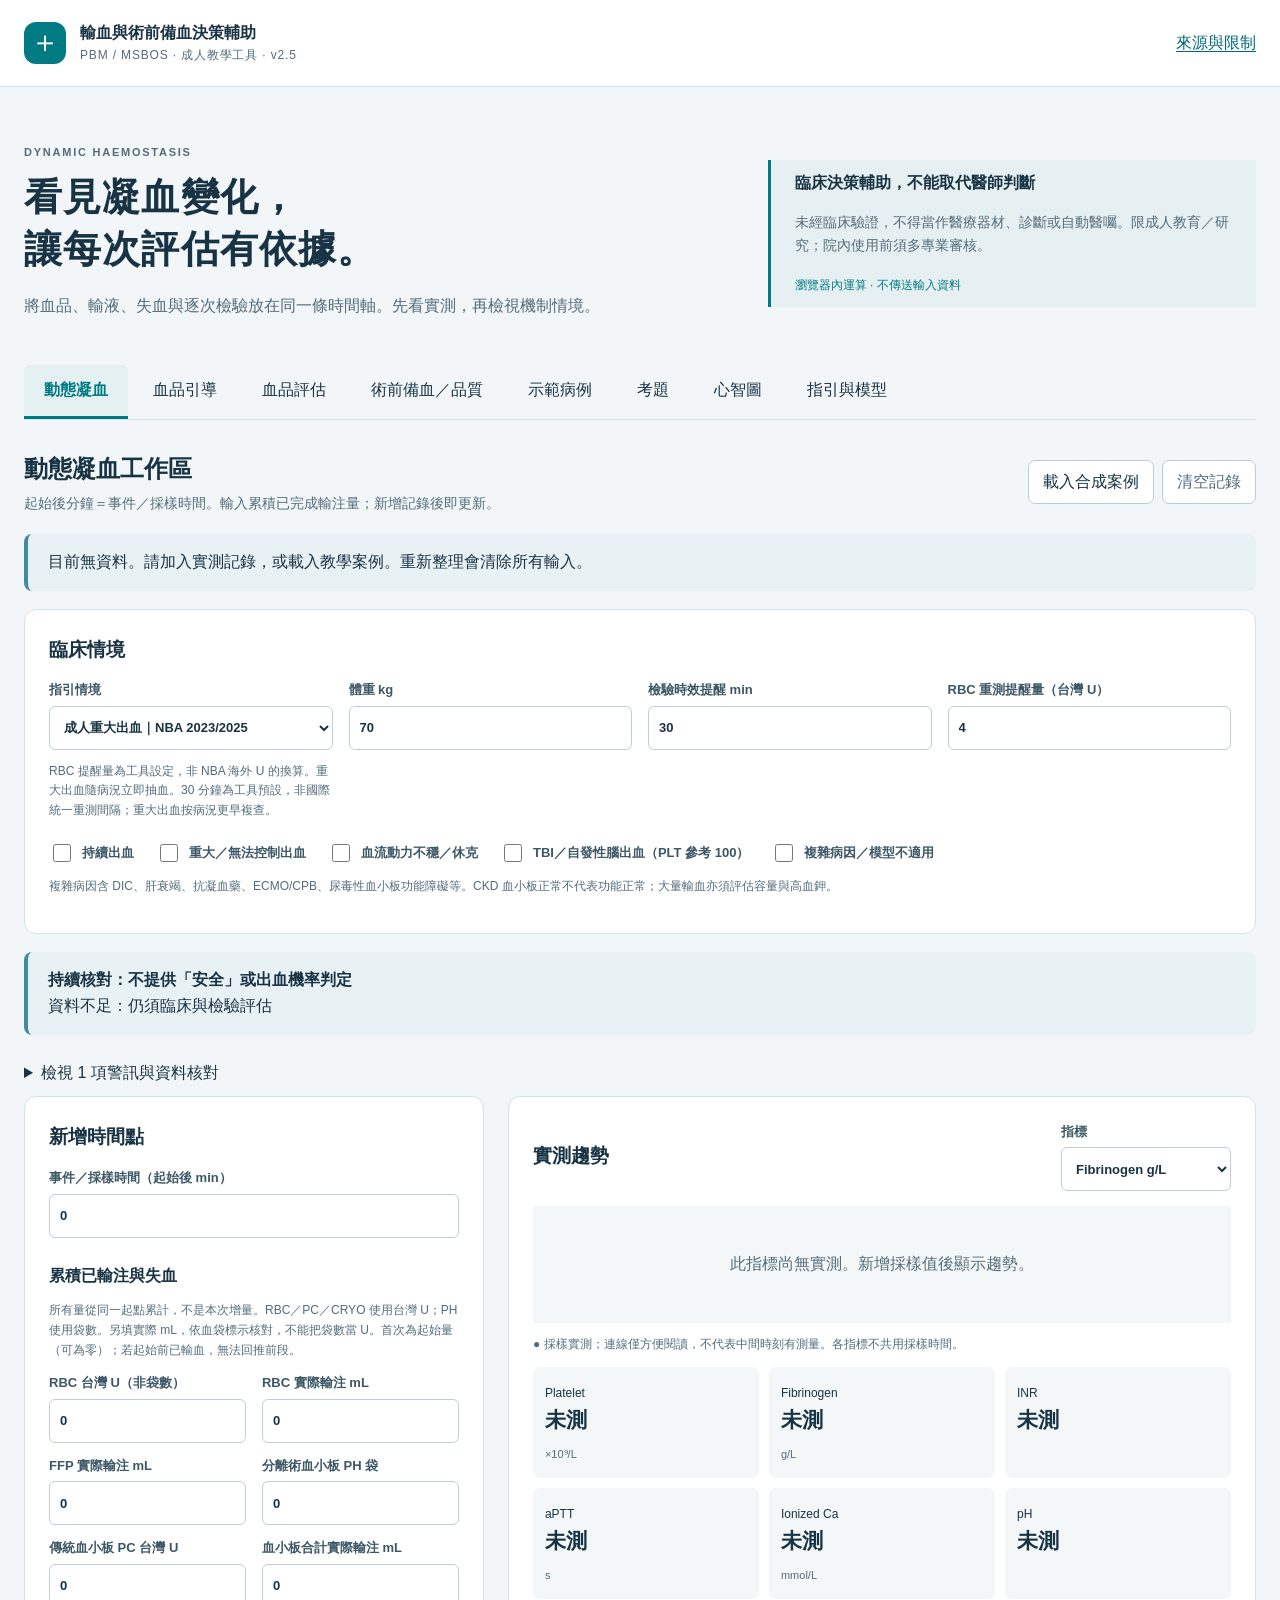
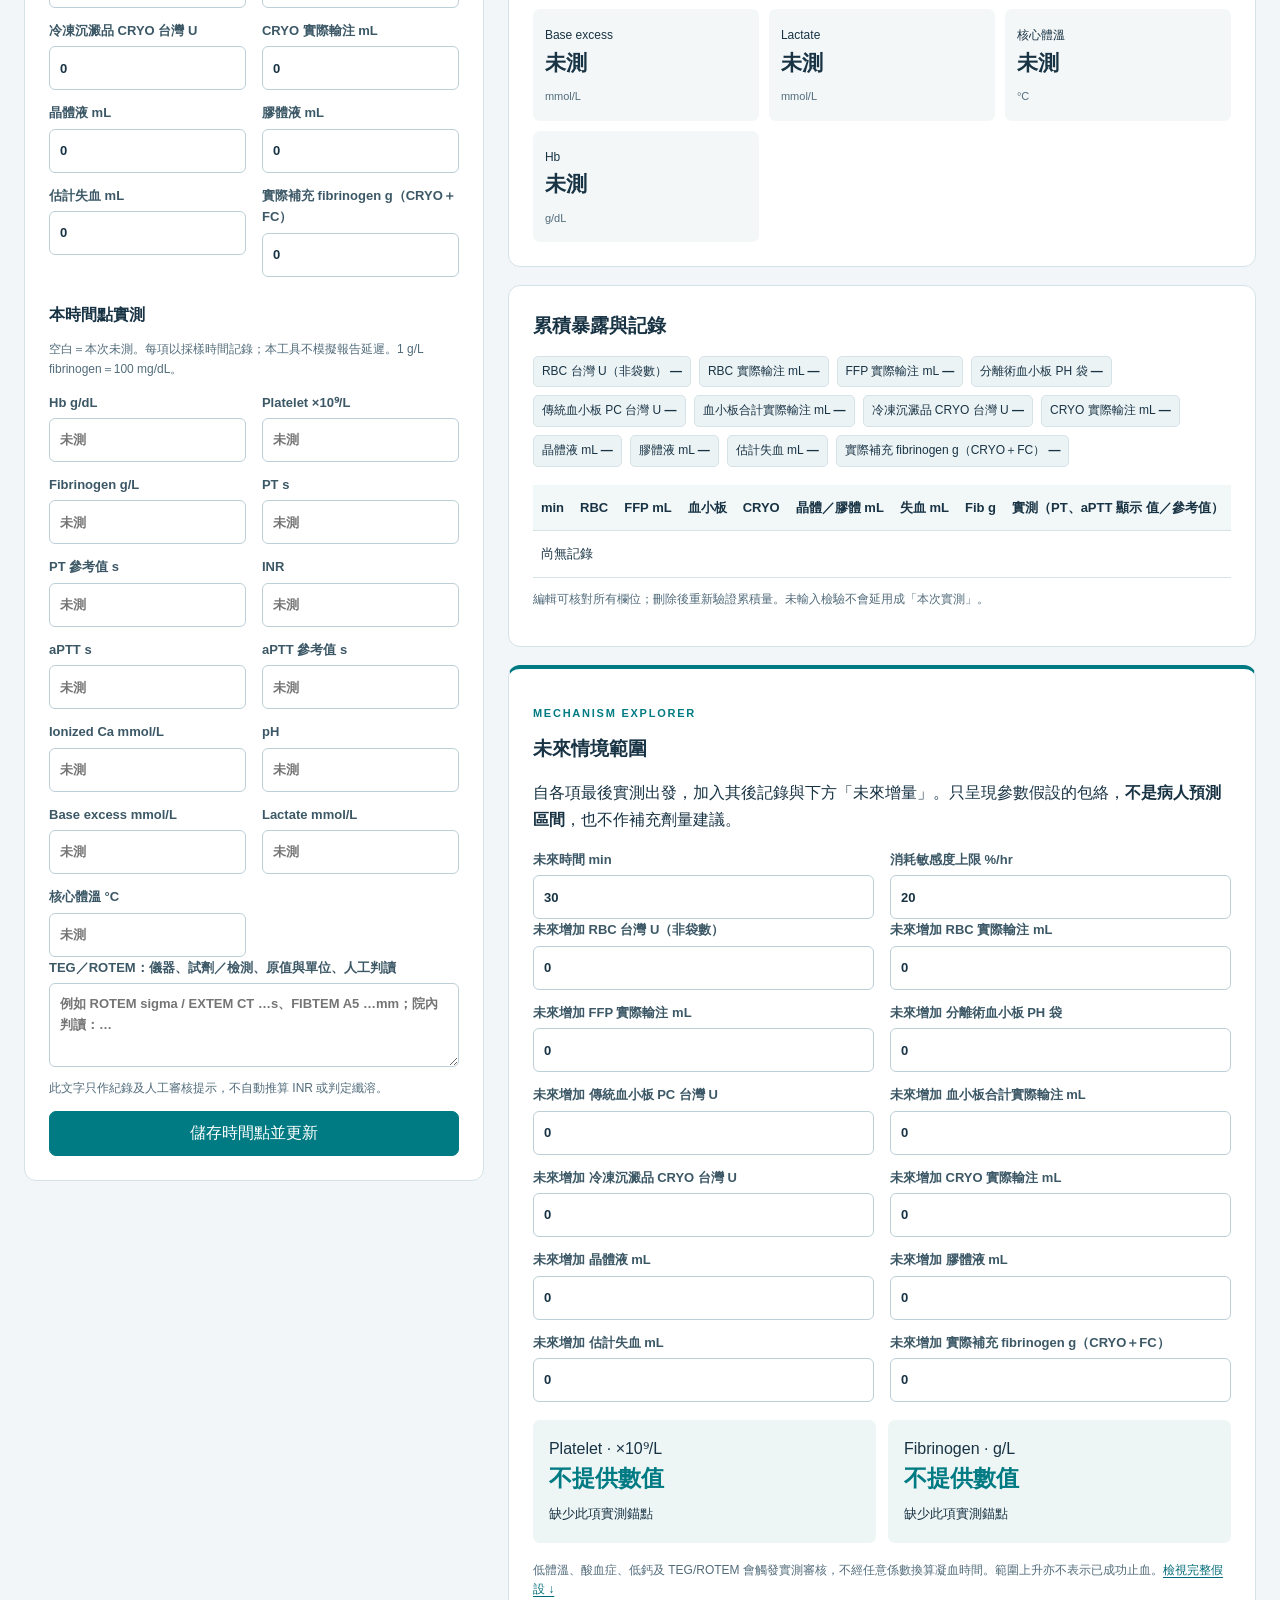
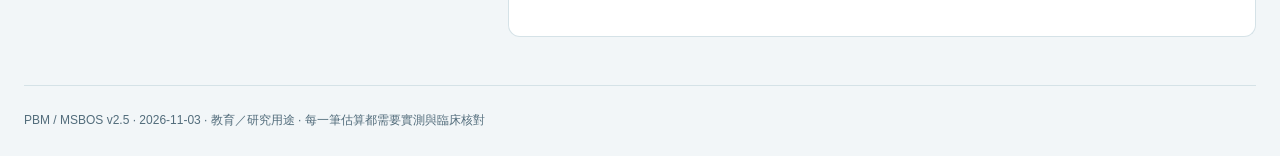
==== commit 83a94bbc: "v2.5: add guided product selection and pre-operative blood order Add a guide tab that takes the pati" ====
--- a/index.html
+++ b/index.html
@@ -1,10 +1,10 @@
-<!doctype html><html lang="zh-Hant"><head><meta charset="utf-8"><meta name="viewport" content="width=device-width,initial-scale=1"><meta name="referrer" content="no-referrer"><meta name="description" content="成人輸血與術前備血教學，實測凝血趨勢與具明確假設的情境模擬。"><title>輸血與術前備血決策輔助｜動態凝血</title><link rel="icon" href="data:image/svg+xml,%3Csvg xmlns='http://www.w3.org/2000/svg' viewBox='0 0 32 32'%3E%3Crect width='32' height='32' rx='7' fill='%23007b83'/%3E%3Cpath d='M13 7h6v6h6v6h-6v6h-6v-6H7v-6h6z' fill='%23fff'/%3E%3C/svg%3E"><style>:root{--ink:#183344;--muted:#526c7b;--teal:#007b83;--line:#d5e2e7;--bg:#f2f6f8;--red:#ad3040;--amber:#8c5c16}*{box-sizing:border-box}body{margin:0;background:var(--bg);color:var(--ink);font:16px/1.65 -apple-system,BlinkMacSystemFont,"PingFang TC","Microsoft JhengHei",sans-serif}header{background:#fff;border-bottom:1px solid var(--line);padding:20px max(24px,calc((100vw - 1280px)/2));display:flex;justify-content:space-between;align-items:center;gap:20px}.brand{display:flex;gap:14px;align-items:center}.brand small{display:block;font-size:12px;letter-spacing:.07em;color:var(--muted)}.cross{background:var(--teal);color:white;width:42px;height:42px;text-align:center;font-size:30px;line-height:40px;border-radius:12px}a{color:#006b78;text-underline-offset:3px}main{max-width:1328px;padding:0 24px;margin:auto}.intro{display:grid;grid-template-columns:1.4fr 1fr;gap:60px;padding:45px 0 30px}.intro h1{font-size:38px;line-height:1.35;letter-spacing:.03em;margin:10px 0 18px}.intro p{color:var(--muted);max-width:650px}.intro aside{border-left:3px solid var(--teal);padding:10px 24px;align-self:center;background:#e6f0f2}.intro aside p{font-size:14px}.eyebrow{font-size:11px;letter-spacing:.16em;color:var(--teal);font-weight:750}.tag{font-size:12px;color:var(--teal)}nav{display:flex;gap:5px;border-bottom:1px solid var(--line);margin-bottom:25px;overflow:auto}button,input,select,textarea{font:inherit}button{cursor:pointer;border:1px solid #b8ced6;background:white;border-radius:7px;padding:8px 14px;color:var(--ink);min-height:44px}button:hover{background:#e5f0f3}button.primary{background:var(--teal);border-color:var(--teal);color:white;width:100%}.quiet{color:var(--muted)}.tab{border:0;border-radius:6px 6px 0 0;background:transparent;white-space:nowrap;padding:12px 20px;border-bottom:3px solid transparent}.tab.active{border-bottom-color:var(--teal);color:var(--teal);font-weight:700;background:#e5f0f2}h2{font-size:24px;margin:4px 0}h3{font-size:19px;margin:0 0 14px}h4{margin:25px 0 8px}.section-title{display:flex;justify-content:space-between;gap:16px;align-items:center;margin-bottom:15px}.section-title p{margin:4px 0;color:var(--muted);font-size:14px}.section-title h3{margin:0}.actions{display:flex;gap:8px;flex-shrink:0}.panel{background:#fff;border:1px solid var(--line);border-radius:12px;padding:24px;margin:18px 0;min-width:0}.grid{display:grid;gap:12px 16px}.four{grid-template-columns:repeat(4,minmax(0,1fr))}.two{grid-template-columns:repeat(2,minmax(0,1fr))}label{display:block;font-size:13px;font-weight:650;color:#3c5866}input:not([type=checkbox]),select,textarea{display:block;width:100%;min-width:0;border:1px solid #bdcfd7;border-radius:6px;padding:9px 10px;background:#fff;color:var(--ink);margin:5px 0 0;min-height:44px}textarea{resize:vertical}.checks{display:flex;gap:12px 22px;flex-wrap:wrap;margin:20px 0 8px}.checks label{display:flex;align-items:center;gap:8px}.checks input{accent-color:var(--teal);width:18px;height:18px}.hint{color:var(--muted);font-size:12px;font-weight:400}.notice{background:#e8f1f4;padding:15px 20px;border-radius:8px;border-left:4px solid #438b9c;margin:15px 0}.notice.danger{border-color:var(--red);background:#fff0f1}.notice b{display:block}.signal{border-left:3px solid #d3a15f;padding:10px 14px;margin:8px 0;background:#fbf7ef;font-size:14px}.signal.urgent{border-color:var(--red);background:#fff1f2}.workspace{display:grid;grid-template-columns:minmax(300px,.83fr) minmax(0,1.35fr);gap:24px}.workspace .panel:first-child{margin-top:0}.right{min-width:0}.metrics{display:grid;grid-template-columns:repeat(3,minmax(0,1fr));gap:10px}.metric{padding:12px;background:#f3f7f8;border-radius:7px}.metric strong{display:block;font-size:21px;font-family:ui-monospace,monospace}.metric small{font-size:11px;color:var(--muted)}.metric span{font-size:12px}.totals{display:flex;gap:8px;flex-wrap:wrap;font-size:12px;margin-bottom:18px}.totals span{background:#ecf3f5;border:1px solid var(--line);padding:5px 8px;border-radius:5px}.scroll{overflow:auto;max-width:100%}table{border-collapse:collapse;width:100%;font-size:13px}th,td{text-align:left;padding:12px 8px;border-bottom:1px solid var(--line);vertical-align:top}th{background:#f2f7f8;white-space:nowrap}td button{font-size:12px;padding:4px 8px}.scenario{border-top:4px solid var(--teal)}.range{display:grid;grid-template-columns:1fr 1fr;gap:12px;margin:18px 0}.range div{background:#edf5f5;padding:16px;border-radius:7px}.range strong{font-size:23px;display:block;font-family:ui-monospace,monospace;color:var(--teal)}.error{color:var(--red);font-weight:650;margin:12px 0}svg{display:block;width:100%;height:auto;max-height:260px}.chart-empty{padding:45px 15px;text-align:center;background:#f3f7f8;color:var(--muted)}.danger-title{color:var(--red)}footer{font-size:12px;color:var(--muted);border-top:1px solid var(--line);padding:25px 0;margin-top:30px}button:focus-visible,input:focus-visible,select:focus-visible,textarea:focus-visible,a:focus-visible{outline:3px solid #009ba3;outline-offset:3px}[hidden]{display:none!important}ul{padding-left:22px}li{margin:8px 0}#sources td{min-width:170px}#sources td:nth-child(2){min-width:280px}#qualityResult{margin-top:15px}.pane{scroll-margin-top:20px}.metric.flag{background:#fff0f1;box-shadow:inset 3px 0 0 var(--red)}.metric.flag strong{color:var(--red)}.ok{color:var(--teal);font-size:13px;margin:0 0 12px}.ok:empty,.error:empty{display:none}td.labs{min-width:230px}td.labs small{display:block;color:var(--muted);margin-top:4px}td.ops{white-space:nowrap}details>summary{cursor:pointer;min-height:44px;padding:10px 0}details.records>summary h3{display:inline;margin:0}#qualityForm>button{margin-top:14px}.sched{max-height:620px;margin-top:14px}.sched th{position:sticky;top:0;z-index:1}.sched th:nth-child(n+3):not(:last-child),.sched td.src{text-align:center;white-space:normal;min-width:58px}.sched td.src{font-family:ui-monospace,monospace}.sched td small{display:block;color:var(--muted);font-size:11px}.sched td b{font-size:15px}.sched td.rec{background:#edf5f5;min-width:128px}.sched td.rec.cm b{color:var(--teal)}.sched td.rec.few b{color:var(--muted);font-weight:500}.differ{display:block;font-style:normal;color:var(--amber);font-size:11px;margin-top:2px}.tag-pill{font-size:12px;background:#e5f0f2;color:var(--teal);padding:3px 9px;border-radius:99px;white-space:nowrap}.primary-inline{background:var(--teal);border-color:var(--teal);color:#fff}.primary-inline:hover{background:#00666d}.case details{margin-top:10px}.case-step{margin:10px 0;font-size:15px}.case-step b{display:block}.quiz-bar{display:flex;flex-wrap:wrap;gap:12px;justify-content:space-between;align-items:center;margin:14px 0}.quiz-bar button.active{background:var(--teal);border-color:var(--teal);color:#fff}.quiz-head{margin:0 0 8px;font-size:13px;color:var(--muted)}.quiz-opts{display:grid;grid-template-columns:repeat(2,minmax(0,1fr));gap:8px}.quiz-opts button{text-align:left}.quiz-opts button:disabled{cursor:default;color:var(--ink);opacity:1}.quiz-opts button.right{background:#e3f4ea;border-color:#2e7d4f;font-weight:700}.quiz-opts button.wrong{background:#fff0f1;border-color:var(--red)}.signal.good{border-color:#2e7d4f;background:#eef8f2}.mm-root{display:inline-block;background:var(--teal);color:#fff;font-weight:700;padding:8px 16px;border-radius:8px;margin:6px 0 14px}.mm-tree{display:grid;grid-template-columns:repeat(auto-fit,minmax(320px,1fr));gap:14px}.mm-branch{background:#fff;border:1px solid var(--line);border-left:5px solid var(--mm);border-radius:10px;padding:16px 18px}.mm-branch h3{color:var(--mm);margin-bottom:8px}.mm-branch ul{margin:0;padding-left:18px;font-size:14px}.mm-tag{font-size:11px;color:var(--muted);border:1px solid var(--line);border-radius:4px;padding:0 4px;white-space:nowrap}@media(max-width:900px){.four{grid-template-columns:repeat(2,minmax(0,1fr))}.workspace{grid-template-columns:1fr}.intro{gap:24px}.intro h1{font-size:30px}.metrics{grid-template-columns:repeat(4,minmax(0,1fr))}}@media(max-width:560px){.quiz-opts{grid-template-columns:1fr}.mm-tree{grid-template-columns:1fr}.sched{max-height:none}.sched thead{display:none}.sched table,.sched tbody{display:block;width:100%}.sched tr{display:grid;grid-template-columns:repeat(4,1fr);gap:2px 6px;border-bottom:2px solid var(--line);padding:8px 0}.sched td{border:0;padding:5px 0;display:block}.sched td:first-child,.sched td.rec,.sched td.ops{grid-column:1/-1}.sched td.rec{padding:8px 10px;border-radius:6px}.sched td.src{min-width:0;text-align:left;font-size:13px}.sched td.src::before{content:attr(data-label);display:block;font-size:10px;line-height:1.3;color:var(--muted);font-family:inherit}main{padding:0 14px}header{padding:15px;align-items:flex-start}header>a{font-size:12px;white-space:nowrap}.brand strong{font-size:14px}.cross{display:none}.intro{display:block;padding:25px 0 15px}.intro h1{font-size:29px}.intro aside{margin-top:22px;padding:15px}.panel{padding:18px;border-radius:9px}.section-title{align-items:flex-start;flex-direction:column}.actions{width:100%;flex-wrap:wrap}.metrics{grid-template-columns:repeat(2,minmax(0,1fr))}.four{grid-template-columns:1fr}.two{gap:12px}.range{grid-template-columns:1fr}.tab{padding:10px 14px;font-size:14px}.checks{gap:12px}.intro p{font-size:14px}h2{font-size:21px}#sources td{font-size:12px}}
+<!doctype html><html lang="zh-Hant"><head><meta charset="utf-8"><meta name="viewport" content="width=device-width,initial-scale=1"><meta name="referrer" content="no-referrer"><meta name="description" content="成人輸血與術前備血教學，實測凝血趨勢與具明確假設的情境模擬。"><title>輸血與術前備血決策輔助｜動態凝血</title><link rel="icon" href="data:image/svg+xml,%3Csvg xmlns='http://www.w3.org/2000/svg' viewBox='0 0 32 32'%3E%3Crect width='32' height='32' rx='7' fill='%23007b83'/%3E%3Cpath d='M13 7h6v6h6v6h-6v6h-6v-6H7v-6h6z' fill='%23fff'/%3E%3C/svg%3E"><style>:root{--ink:#183344;--muted:#526c7b;--teal:#007b83;--line:#d5e2e7;--bg:#f2f6f8;--red:#ad3040;--amber:#8c5c16}*{box-sizing:border-box}body{margin:0;background:var(--bg);color:var(--ink);font:16px/1.65 -apple-system,BlinkMacSystemFont,"PingFang TC","Microsoft JhengHei",sans-serif}header{background:#fff;border-bottom:1px solid var(--line);padding:20px max(24px,calc((100vw - 1280px)/2));display:flex;justify-content:space-between;align-items:center;gap:20px}.brand{display:flex;gap:14px;align-items:center}.brand small{display:block;font-size:12px;letter-spacing:.07em;color:var(--muted)}.cross{background:var(--teal);color:white;width:42px;height:42px;text-align:center;font-size:30px;line-height:40px;border-radius:12px}a{color:#006b78;text-underline-offset:3px}main{max-width:1328px;padding:0 24px;margin:auto}.intro{display:grid;grid-template-columns:1.4fr 1fr;gap:60px;padding:45px 0 30px}.intro h1{font-size:38px;line-height:1.35;letter-spacing:.03em;margin:10px 0 18px}.intro p{color:var(--muted);max-width:650px}.intro aside{border-left:3px solid var(--teal);padding:10px 24px;align-self:center;background:#e6f0f2}.intro aside p{font-size:14px}.eyebrow{font-size:11px;letter-spacing:.16em;color:var(--teal);font-weight:750}.tag{font-size:12px;color:var(--teal)}nav{display:flex;gap:5px;border-bottom:1px solid var(--line);margin-bottom:25px;overflow:auto}button,input,select,textarea{font:inherit}button{cursor:pointer;border:1px solid #b8ced6;background:white;border-radius:7px;padding:8px 14px;color:var(--ink);min-height:44px}button:hover{background:#e5f0f3}button.primary{background:var(--teal);border-color:var(--teal);color:white;width:100%}.quiet{color:var(--muted)}.tab{border:0;border-radius:6px 6px 0 0;background:transparent;white-space:nowrap;padding:12px 20px;border-bottom:3px solid transparent}.tab.active{border-bottom-color:var(--teal);color:var(--teal);font-weight:700;background:#e5f0f2}h2{font-size:24px;margin:4px 0}h3{font-size:19px;margin:0 0 14px}h4{margin:25px 0 8px}.section-title{display:flex;justify-content:space-between;gap:16px;align-items:center;margin-bottom:15px}.section-title p{margin:4px 0;color:var(--muted);font-size:14px}.section-title h3{margin:0}.actions{display:flex;gap:8px;flex-shrink:0}.panel{background:#fff;border:1px solid var(--line);border-radius:12px;padding:24px;margin:18px 0;min-width:0}.grid{display:grid;gap:12px 16px}.four{grid-template-columns:repeat(4,minmax(0,1fr))}.two{grid-template-columns:repeat(2,minmax(0,1fr))}label{display:block;font-size:13px;font-weight:650;color:#3c5866}input:not([type=checkbox]),select,textarea{display:block;width:100%;min-width:0;border:1px solid #bdcfd7;border-radius:6px;padding:9px 10px;background:#fff;color:var(--ink);margin:5px 0 0;min-height:44px}textarea{resize:vertical}.checks{display:flex;gap:12px 22px;flex-wrap:wrap;margin:20px 0 8px}.checks label{display:flex;align-items:center;gap:8px}.checks input{accent-color:var(--teal);width:18px;height:18px}.hint{color:var(--muted);font-size:12px;font-weight:400}.notice{background:#e8f1f4;padding:15px 20px;border-radius:8px;border-left:4px solid #438b9c;margin:15px 0}.notice.danger{border-color:var(--red);background:#fff0f1}.notice b{display:block}.signal{border-left:3px solid #d3a15f;padding:10px 14px;margin:8px 0;background:#fbf7ef;font-size:14px}.signal.urgent{border-color:var(--red);background:#fff1f2}.workspace{display:grid;grid-template-columns:minmax(300px,.83fr) minmax(0,1.35fr);gap:24px}.workspace .panel:first-child{margin-top:0}.right{min-width:0}.metrics{display:grid;grid-template-columns:repeat(3,minmax(0,1fr));gap:10px}.metric{padding:12px;background:#f3f7f8;border-radius:7px}.metric strong{display:block;font-size:21px;font-family:ui-monospace,monospace}.metric small{font-size:11px;color:var(--muted)}.metric span{font-size:12px}.totals{display:flex;gap:8px;flex-wrap:wrap;font-size:12px;margin-bottom:18px}.totals span{background:#ecf3f5;border:1px solid var(--line);padding:5px 8px;border-radius:5px}.scroll{overflow:auto;max-width:100%}table{border-collapse:collapse;width:100%;font-size:13px}th,td{text-align:left;padding:12px 8px;border-bottom:1px solid var(--line);vertical-align:top}th{background:#f2f7f8;white-space:nowrap}td button{font-size:12px;padding:4px 8px}.scenario{border-top:4px solid var(--teal)}.range{display:grid;grid-template-columns:1fr 1fr;gap:12px;margin:18px 0}.range div{background:#edf5f5;padding:16px;border-radius:7px}.range strong{font-size:23px;display:block;font-family:ui-monospace,monospace;color:var(--teal)}.error{color:var(--red);font-weight:650;margin:12px 0}svg{display:block;width:100%;height:auto;max-height:260px}.chart-empty{padding:45px 15px;text-align:center;background:#f3f7f8;color:var(--muted)}.danger-title{color:var(--red)}footer{font-size:12px;color:var(--muted);border-top:1px solid var(--line);padding:25px 0;margin-top:30px}button:focus-visible,input:focus-visible,select:focus-visible,textarea:focus-visible,a:focus-visible{outline:3px solid #009ba3;outline-offset:3px}[hidden]{display:none!important}ul{padding-left:22px}li{margin:8px 0}#sources td{min-width:170px}#sources td:nth-child(2){min-width:280px}#qualityResult{margin-top:15px}.pane{scroll-margin-top:20px}.metric.flag{background:#fff0f1;box-shadow:inset 3px 0 0 var(--red)}.metric.flag strong{color:var(--red)}.ok{color:var(--teal);font-size:13px;margin:0 0 12px}.ok:empty,.error:empty{display:none}td.labs{min-width:230px}td.labs small{display:block;color:var(--muted);margin-top:4px}td.ops{white-space:nowrap}details>summary{cursor:pointer;min-height:44px;padding:10px 0}details.records>summary h3{display:inline;margin:0}#qualityForm>button{margin-top:14px}.sched{max-height:620px;margin-top:14px}.sched th{position:sticky;top:0;z-index:1}.sched th:nth-child(n+3):not(:last-child),.sched td.src{text-align:center;white-space:normal;min-width:58px}.sched td.src{font-family:ui-monospace,monospace}.sched td small{display:block;color:var(--muted);font-size:11px}.sched td b{font-size:15px}.sched td.rec{background:#edf5f5;min-width:128px}.sched td.rec.cm b{color:var(--teal)}.sched td.rec.few b{color:var(--muted);font-weight:500}.differ{display:block;font-style:normal;color:var(--amber);font-size:11px;margin-top:2px}.tag-pill{font-size:12px;background:#e5f0f2;color:var(--teal);padding:3px 9px;border-radius:99px;white-space:nowrap}.primary-inline{background:var(--teal);border-color:var(--teal);color:#fff}.primary-inline:hover{background:#00666d}.case details{margin-top:10px}.case-step{margin:10px 0;font-size:15px}.case-step b{display:block}.quiz-bar{display:flex;flex-wrap:wrap;gap:12px;justify-content:space-between;align-items:center;margin:14px 0}.quiz-bar button.active{background:var(--teal);border-color:var(--teal);color:#fff}.quiz-head{margin:0 0 8px;font-size:13px;color:var(--muted)}.quiz-opts{display:grid;grid-template-columns:repeat(2,minmax(0,1fr));gap:8px}.quiz-opts button{text-align:left}.quiz-opts button:disabled{cursor:default;color:var(--ink);opacity:1}.quiz-opts button.right{background:#e3f4ea;border-color:#2e7d4f;font-weight:700}.quiz-opts button.wrong{background:#fff0f1;border-color:var(--red)}.signal.good{border-color:#2e7d4f;background:#eef8f2}.mm-root{display:inline-block;background:var(--teal);color:#fff;font-weight:700;padding:8px 16px;border-radius:8px;margin:6px 0 14px}.mm-top{display:flex;flex-wrap:wrap;gap:10px;justify-content:space-between;align-items:center;margin-bottom:14px}.mm-top .mm-root{margin:0}.mm-tree{display:grid;grid-template-columns:repeat(auto-fit,minmax(320px,1fr));gap:14px;align-items:start}.mm-branch{background:#fff;border:1px solid var(--line);border-left:5px solid var(--mm);border-radius:10px;padding:16px 18px}.mm-branch h3{margin:0}.mm-head{display:flex;width:100%;justify-content:space-between;align-items:center;gap:10px;border:0;background:none;padding:0;color:var(--mm);font-weight:700;text-align:left}.mm-head:hover{background:none}.mm-head>span:first-child::before{content:"▾";display:inline-block;width:1.2em;transition:transform .15s}.mm-head[aria-expanded=false]>span:first-child::before{transform:rotate(-90deg)}.mm-count{font-size:12px;font-weight:400;color:var(--muted);white-space:nowrap}.mm-branch ul{margin:8px 0 0;padding-left:18px;font-size:14px}.mm-tag{font-size:11px;color:var(--muted);border:1px solid var(--line);border-radius:4px;padding:0 4px;white-space:nowrap}.guide-grid{display:grid;grid-template-columns:minmax(0,1fr) minmax(0,1fr);gap:20px;align-items:start}.guide-grid>.panel{margin:0}.guide-out{position:sticky;top:12px;max-height:calc(100vh - 24px);overflow:auto;padding-right:4px}.guide-out h3{margin:0 0 10px}.guide-out h3:not(:first-child){margin-top:18px}#guideForm h3{margin-top:20px}#guideForm h3:first-child{margin-top:0}.g-states{display:grid;gap:8px;margin-bottom:14px}.g-states label{display:flex;gap:10px;align-items:center;border:1px solid var(--line);border-radius:8px;padding:10px 12px;min-height:44px;font-size:15px;cursor:pointer}.g-states input[type=radio]{width:18px;height:18px;min-height:0;margin:0;flex:none;accent-color:var(--teal)}.g-states label:has(input:checked){border-color:var(--teal);background:#e5f0f2}.g-actions{margin:8px 0}.g-card{background:#fff;border:1px solid var(--line);border-left:5px solid #9fb2bc;border-radius:9px;padding:12px 14px;margin-bottom:10px}.g-card.give{border-left-color:var(--teal)}.g-card.consider{border-left-color:#c58a2e}.g-card.need{border-left-color:var(--red)}.g-head{display:flex;justify-content:space-between;gap:10px;align-items:center}.g-status{font-size:12px;padding:2px 8px;border-radius:99px;background:#eef2f4;white-space:nowrap}.give .g-status{background:#dcefef;color:#00666d;font-weight:700}.consider .g-status{background:#fbf0dc;color:var(--amber)}.need .g-status{background:#fff0f1;color:var(--red)}.g-card p{margin:5px 0}.g-title{font-size:14px;color:var(--muted)}.g-dose{font-weight:700;font-size:15px}.g-why{font-size:13px}.g-caution{font-size:13px;color:var(--amber)}.g-sources{display:flex;flex-wrap:wrap;gap:4px 12px;font-size:12px;color:var(--muted)}.g-sources b{color:var(--ink)}.linkish{border:0;background:none;color:#006b78;text-decoration:underline;padding:0 0 0 6px;min-height:0;font-size:inherit}@media(max-width:900px){.guide-grid{grid-template-columns:1fr}.guide-out{position:static;max-height:none;overflow:visible}.four{grid-template-columns:repeat(2,minmax(0,1fr))}.workspace{grid-template-columns:1fr}.intro{gap:24px}.intro h1{font-size:30px}.metrics{grid-template-columns:repeat(4,minmax(0,1fr))}}@media(max-width:560px){.quiz-opts{grid-template-columns:1fr}.mm-tree{grid-template-columns:1fr}.sched{max-height:none}.sched thead{display:none}.sched table,.sched tbody{display:block;width:100%}.sched tr{display:grid;grid-template-columns:repeat(4,1fr);gap:2px 6px;border-bottom:2px solid var(--line);padding:8px 0}.sched td{border:0;padding:5px 0;display:block}.sched td:first-child,.sched td.rec,.sched td.ops{grid-column:1/-1}.sched td.rec{padding:8px 10px;border-radius:6px}.sched td.src{min-width:0;text-align:left;font-size:13px}.sched td.src::before{content:attr(data-label);display:block;font-size:10px;line-height:1.3;color:var(--muted);font-family:inherit}main{padding:0 14px}header{padding:15px;align-items:flex-start}header>a{font-size:12px;white-space:nowrap}.brand strong{font-size:14px}.cross{display:none}.intro{display:block;padding:25px 0 15px}.intro h1{font-size:29px}.intro aside{margin-top:22px;padding:15px}.panel{padding:18px;border-radius:9px}.section-title{align-items:flex-start;flex-direction:column}.actions{width:100%;flex-wrap:wrap}.metrics{grid-template-columns:repeat(2,minmax(0,1fr))}.four{grid-template-columns:1fr}.two{gap:12px}.range{grid-template-columns:1fr}.tab{padding:10px 14px;font-size:14px}.checks{gap:12px}.intro p{font-size:14px}h2{font-size:21px}#sources td{font-size:12px}}
 
 .three{grid-template-columns:repeat(3,minmax(0,1fr))}@media(max-width:560px){.three{grid-template-columns:1fr}}
 </style></head><body>
-<header><div class="brand"><span class="cross">＋</span><div><strong>輸血與術前備血決策輔助</strong><small>PBM / MSBOS · 成人教學工具 · v2.4</small></div></div><a href="#sources">來源與限制</a></header>
+<header><div class="brand"><span class="cross">＋</span><div><strong>輸血與術前備血決策輔助</strong><small>PBM / MSBOS · 成人教學工具 · v2.5</small></div></div><a href="#sources">來源與限制</a></header>
 <main><div class="intro"><div><p class="eyebrow">DYNAMIC HAEMOSTASIS</p><h1>看見凝血變化，<br>讓每次評估有依據。</h1><p>將血品、輸液、失血與逐次檢驗放在同一條時間軸。先看實測，再檢視機制情境。</p></div><aside><b>臨床決策輔助，不能取代醫師判斷</b><p>未經臨床驗證，不得當作醫療器材、診斷或自動醫囑。限成人教育／研究；院內使用前須多專業審核。</p><span class="tag">瀏覽器內運算 · 不傳送輸入資料</span></aside></div>
-<nav aria-label="功能"><button class="tab active" data-tab="dynamic">動態凝血</button><button class="tab" data-tab="products">血品評估</button><button class="tab" data-tab="msbos">術前備血／品質</button><button class="tab" data-tab="cases">示範病例</button><button class="tab" data-tab="quiz">考題</button><button class="tab" data-tab="map">心智圖</button><button class="tab" data-tab="sources">指引與模型</button></nav>
+<nav aria-label="功能"><button class="tab active" data-tab="dynamic">動態凝血</button><button class="tab" data-tab="guide">血品引導</button><button class="tab" data-tab="products">血品評估</button><button class="tab" data-tab="msbos">術前備血／品質</button><button class="tab" data-tab="cases">示範病例</button><button class="tab" data-tab="quiz">考題</button><button class="tab" data-tab="map">心智圖</button><button class="tab" data-tab="sources">指引與模型</button></nav>
 <section id="dynamic" class="pane">
 <div class="section-title"><div><h2>動態凝血工作區</h2><p>起始後分鐘＝事件／採樣時間。輸入累積已完成輸注量；新增記錄後即更新。</p></div><div class="actions"><button id="demo">載入合成案例</button><button id="clear" class="quiet">清空記錄</button></div></div>
 <div id="mode" class="notice">目前無資料。請加入實測記錄，或載入教學案例。重新整理會清除所有輸入。</div>
@@ -14,13 +14,13 @@
 <div class="right"><div class="panel"><div class="section-title"><h3>實測趨勢</h3><label>指標<select id="trendMetric"></select></label></div><div id="chart"></div><p class="hint">● 採樣實測；連線僅方便閱讀，不代表中間時刻有測量。各指標不共用採樣時間。</p><div id="latest" class="metrics"></div></div><div class="panel"><h3>累積暴露與記錄</h3><div id="totals" class="totals"></div><div class="scroll" tabindex="0" aria-label="時間序列表"><table><thead><tr><th>min</th><th>RBC</th><th>FFP mL</th><th>血小板</th><th>CRYO</th><th>晶體／膠體 mL</th><th>失血 mL</th><th>Fib g</th><th>實測（PT、aPTT 顯示 值／參考值）</th><th>操作</th></tr></thead><tbody id="history"></tbody></table></div><p class="hint">編輯可核對所有欄位；刪除後重新驗證累積量。未輸入檢驗不會延用成「本次實測」。</p></div>
 <div class="panel scenario"><p class="eyebrow">MECHANISM EXPLORER</p><h3>未來情境範圍</h3><p>自各項最後實測出發，加入其後記錄與下方「未來增量」。只呈現參數假設的包絡，<b>不是病人預測區間</b>，也不作補充劑量建議。</p><div class="grid two"><label>未來時間 min<input id="horizon" type="number" min="0" max="60" value="30"></label><label>消耗敏感度上限 %/hr<input id="consume" type="number" min="0" max="50" value="20"></label></div><div id="planFields" class="grid two"></div><div id="simulation" aria-live="polite"></div><p class="hint">低體溫、酸血症、低鈣及 TEG/ROTEM 會觸發實測審核，不經任意係數換算凝血時間。範圍上升亦不表示已成功止血。<a href="#model">檢視完整假設 ↓</a></p></div></div></div>
 </section>
-<section id="products" class="pane" hidden><h2>血品評估與再評估</h2><p>沿用動態工作區的最新實測與臨床情境。重大出血期間 Hb 可延遲反映失血，不能套穩定病人單一閾值。</p><div class="panel" id="taiwanProducts"><h3>台灣血品規格與單位核對</h3><p>血袋標示與本院血庫資料優先。下列是國內院所公開資料的規格參考，非每袋固定體積或全國統一包裝。查核：2026-11-03。</p><div class="scroll"><table><thead><tr><th>血品</th><th>台灣計量與參考規格</th><th>網站使用方式</th></tr></thead><tbody><tr><td>紅血球濃厚液／減白 RBC</td><td>常規 1 U 以 250 mL 全血製備；減白成品體積參考約 110–185 mL/U。袋標可能為 1 U 或 2 U。</td><td>輸入台灣 U，另記實際輸注 mL；不預設 280 mL/U。</td></tr><tr><td>新鮮冷凍血漿 FFP</td><td>參考 1 U 約 80–140 mL；2 U 約 170–250 mL，依袋標。</td><td>模型採實際 mL；不能一律把一袋視為 1 U 或 250 mL。</td></tr><tr><td>分離術血小板 PH／減白 PH</td><td>1 袋參考約 200–300 mL、約 3×10¹¹ 血小板。</td><td>記袋數與合計實際 mL；PH 1 袋不等於傳統 PC 1 U。</td></tr><tr><td>傳統血小板濃厚液 PC</td><td>1 U 由 250 mL 全血製備；參考約 30–40 mL，含 &gt;2.75×10¹⁰ 血小板。供應需洽血庫。</td><td>另記台灣 U，不硬設 12 U PC＝每袋 PH 的精確含量。</td></tr><tr><td>冷凍沉澱品 CRYO</td><td>參考 2 U 約 20–30 mL；纖維蛋白原有最低含量規格，並非每 U 固定含量。</td><td>分別記台灣 U、實際 mL、血庫核對之 fibrinogen g；不能用最低含量推定實際補充量。</td></tr></tbody></table></div><p class="hint">規格來源：<a href="https://wd.vghtpe.gov.tw/manage/upload/cabfile/f_20230104093058480.pdf" target="_blank" rel="noopener">臺北榮總血液成分使用準則（111-11-24 核定，頁1–2）</a>；<a href="https://www.cych.org.tw/lab/14_%E8%A1%80%E5%BA%AB%E4%BD%9C%E6%A5%AD/bloodbank_FAQ.htm" target="_blank" rel="noopener">嘉基血庫血液成分資料</a>。日期較早的資料僅作產品參考，不作目前國際適應症來源。</p><h4>袋標換算小工具</h4><p class="hint">依手上同規格血袋標示填寫，不預設每袋單位或體積；不同規格須分批計算。結果僅供核對，不會自動填入已完成輸注量。</p><div class="grid three"><label>袋數<input id="twBags" type="number" min="0" step="1"></label><label>袋標：台灣 U／袋<input id="twUnitsPerBag" type="number" min="0" step="any"></label><label>袋標：mL／袋<input id="twMlPerBag" type="number" min="0" step="any"></label></div><div id="twConversion" class="notice" aria-live="polite">請填袋數、每袋台灣 U 及每袋 mL。</div></div><div class="panel"><label>穩定成人 RBC 情境<select id="rbcContext"><option value="general">一般穩定住院成人（Hb &lt;7）</option><option value="cardiac">心臟手術（可採 &lt;7.5）</option><option value="cvd">骨科手術／既有心血管病（可採 &lt;8）</option><option value="ami">急性心肌梗塞（2025 條件性 &lt;10）</option></select></label><div id="rbcResult" class="notice"></div><div id="productSignals"></div><h3>人工確認清單</h3><ul><li>先找出血源並止血，核對病人、血型／不規則抗體、相容性與輸注反應。</li><li>凝血因子不足評估 FFP；低 fibrinogen 評估冷沉澱／濃縮製劑；低血小板或功能障礙需依病因判斷。不能只追求 INR 正常。</li><li>MTP 依本院包組與血品規格啟動；取得檢驗後依止血效果及目標導向調整，不由此模型自動開立。</li><li>補充後重測 CBC、PT/INR、aPTT、fibrinogen、iCa／血氣、核心體溫；需要時由受訓人員判讀 TEG/ROTEM。</li><li>CKD／心衰竭須評估 TACO、高血鉀與速率；腎移植候選者須衡量致敏風險，但不能因此延誤救命輸血。</li></ul><p>血品增量與袋數依產品及持續消耗而異。台灣 RBC 1 U 不等同美國常用 1 U，不能保證增加 Hb 1 g/dL。PH 1 袋不等同 PC 1 U；產品含量與規格依本院血庫及袋標確認。</p></div></section>
+<section id="guide" class="pane" hidden><h2>血品與備血引導</h2><p>依序選擇病人狀況、填入實測值與預計術式，結果會即時列出適合的血品、台灣規格的參考劑量與術前預備血量。</p><div class="notice danger"><b>參考劑量，不是醫囑</b>由醫師依病況決定，並依本院血庫規格與流程核定。重大出血不要等本頁，先啟動大量輸血流程。未經臨床驗證。</div><div class="guide-grid"><form id="guideForm" class="panel" autocomplete="off"><h3>1. 病人現在的狀況</h3><div class="g-states"><label><input type="radio" name="g-state" value="stable" checked>穩定、沒有出血</label><label><input type="radio" name="g-state" value="bleeding">持續出血</label><label><input type="radio" name="g-state" value="major">重大出血／休克</label></div><div class="grid two"><label>情境<select id="g-context"><option value="general">一般</option><option value="trauma">創傷</option><option value="obstetric">產科</option></select></label><label>體重 kg<input id="g-weight" type="number" min="30" max="200" step="any" value="60"></label></div><div data-g-show="stable" class="grid two"><label>RBC 情境<select id="g-rbcCase"><option value="general">一般穩定住院（Hb &lt;7）</option><option value="cardiac">心臟手術（Hb &lt;7.5）</option><option value="cvd">骨科手術／心血管病（Hb &lt;8）</option><option value="ami">急性心肌梗塞（Hb &lt;10，條件性）</option></select></label><label>接下來的處置（血小板參考值）<select id="g-platProc"><option value="none">沒有處置，預防出血（&lt;10）</option><option value="marrow">造血功能不足（&lt;20）</option><option value="line">中心靜脈導管、骨髓切片（&lt;20）</option><option value="lp">腰椎穿刺（&lt;40）</option><option value="major">大手術（&lt;50）</option><option value="epidural">硬膜外導管（&lt;80）</option><option value="neuro">中樞神經、眼球手術（&lt;100）</option></select></label></div><div class="checks"><label data-g-show="stable"><input id="g-symptoms" type="checkbox">貧血症狀或缺血</label><label data-g-show="stable"><input id="g-invasive" type="checkbox">將接受侵襲性處置</label><label data-g-show="bleeding"><input id="g-hemo" type="checkbox">血壓脈搏改變，或失血 &gt;15%</label><label data-g-show="bleeding"><input id="g-neuro" type="checkbox">腦、肺、眼出血或 TBI</label><label data-g-show="bleeding"><input id="g-pltFn" type="checkbox">血小板功能異常</label><label><input id="g-warfarin" type="checkbox">使用 warfarin</label><label><input id="g-liver" type="checkbox">肝病</label><label><input id="g-ttpHit" type="checkbox">TTP／HIT</label><label><input id="g-itp" type="checkbox">ITP</label><label><input id="g-taco" type="checkbox">循環超載風險</label><label><input id="g-complex" type="checkbox">其他複雜病因（DIC、ECMO 等）</label></div><h3>2. 最新實測值</h3><p class="hint">留白表示未測，不會當成正常。</p><div class="actions g-actions"><button type="button" id="guideLoad">帶入動態工作區最新值</button><button type="button" id="guideClear" class="quiet">清空</button></div><p id="guideLoadMsg" class="hint" role="status"></p><div class="grid two"><label>Hb g/dL<input id="g-hb" type="number" step="any" min="0" max="30"></label><label>血小板 ×10⁹/L<input id="g-plt" type="number" step="any" min="0" max="2000"></label><label>Fibrinogen g/L<input id="g-fib" type="number" step="any" min="0" max="20"></label><label>INR<input id="g-inr" type="number" step="any" min="0" max="30"></label><label>PT 倍數（對參考值）<input id="g-ptRatio" type="number" step="any" min="0" max="20"></label><label>aPTT 倍數（對參考值）<input id="g-apttRatio" type="number" step="any" min="0" max="20"></label><label>iCa mmol/L<input id="g-ica" type="number" step="any" min="0" max="3"></label></div><h3>3. 預計接受的術式</h3><label>術式<select id="g-surgery"><option value="">沒有手術／尚未決定</option></select></label><div class="checks"><label><input id="g-antibody" type="checkbox">不規則抗體／配血困難</label><label><input id="g-remoteBank" type="checkbox">血品無法快速取得</label><label><input id="g-redo" type="checkbox">再次手術／預期沾黏</label></div></form><div class="guide-out"><h3>血品建議</h3><div id="guideBanners"></div><div id="guideResult" aria-live="polite"></div><h3>術前預備血量</h3><div id="guidePrep" aria-live="polite"></div></div></div></section><section id="products" class="pane" hidden><h2>血品評估與再評估</h2><p>沿用動態工作區的最新實測與臨床情境。重大出血期間 Hb 可延遲反映失血，不能套穩定病人單一閾值。</p><div class="panel" id="taiwanProducts"><h3>台灣血品規格與單位核對</h3><p>血袋標示與本院血庫資料優先。下列是國內院所公開資料的規格參考，非每袋固定體積或全國統一包裝。查核：2026-11-03。</p><div class="scroll"><table><thead><tr><th>血品</th><th>台灣計量與參考規格</th><th>網站使用方式</th></tr></thead><tbody><tr><td>紅血球濃厚液／減白 RBC</td><td>常規 1 U 以 250 mL 全血製備；減白成品體積參考約 110–185 mL/U。袋標可能為 1 U 或 2 U。</td><td>輸入台灣 U，另記實際輸注 mL；不預設 280 mL/U。</td></tr><tr><td>新鮮冷凍血漿 FFP</td><td>參考 1 U 約 80–140 mL；2 U 約 170–250 mL，依袋標。</td><td>模型採實際 mL；不能一律把一袋視為 1 U 或 250 mL。</td></tr><tr><td>分離術血小板 PH／減白 PH</td><td>1 袋參考約 200–300 mL、約 3×10¹¹ 血小板。</td><td>記袋數與合計實際 mL；PH 1 袋不等於傳統 PC 1 U。</td></tr><tr><td>傳統血小板濃厚液 PC</td><td>1 U 由 250 mL 全血製備；參考約 30–40 mL，含 &gt;2.75×10¹⁰ 血小板。供應需洽血庫。</td><td>另記台灣 U，不硬設 12 U PC＝每袋 PH 的精確含量。</td></tr><tr><td>冷凍沉澱品 CRYO</td><td>參考 2 U 約 20–30 mL；纖維蛋白原有最低含量規格，並非每 U 固定含量。</td><td>分別記台灣 U、實際 mL、血庫核對之 fibrinogen g；不能用最低含量推定實際補充量。</td></tr></tbody></table></div><p class="hint">規格來源：<a href="https://wd.vghtpe.gov.tw/manage/upload/cabfile/f_20230104093058480.pdf" target="_blank" rel="noopener">臺北榮總血液成分使用準則（111-11-24 核定，頁1–2）</a>；<a href="https://www.cych.org.tw/lab/14_%E8%A1%80%E5%BA%AB%E4%BD%9C%E6%A5%AD/bloodbank_FAQ.htm" target="_blank" rel="noopener">嘉基血庫血液成分資料</a>。日期較早的資料僅作產品參考，不作目前國際適應症來源。</p><h4>袋標換算小工具</h4><p class="hint">依手上同規格血袋標示填寫，不預設每袋單位或體積；不同規格須分批計算。結果僅供核對，不會自動填入已完成輸注量。</p><div class="grid three"><label>袋數<input id="twBags" type="number" min="0" step="1"></label><label>袋標：台灣 U／袋<input id="twUnitsPerBag" type="number" min="0" step="any"></label><label>袋標：mL／袋<input id="twMlPerBag" type="number" min="0" step="any"></label></div><div id="twConversion" class="notice" aria-live="polite">請填袋數、每袋台灣 U 及每袋 mL。</div></div><div class="panel"><label>穩定成人 RBC 情境<select id="rbcContext"><option value="general">一般穩定住院成人（Hb &lt;7）</option><option value="cardiac">心臟手術（可採 &lt;7.5）</option><option value="cvd">骨科手術／既有心血管病（可採 &lt;8）</option><option value="ami">急性心肌梗塞（2025 條件性 &lt;10）</option></select></label><div id="rbcResult" class="notice"></div><div id="productSignals"></div><h3>人工確認清單</h3><ul><li>先找出血源並止血，核對病人、血型／不規則抗體、相容性與輸注反應。</li><li>凝血因子不足評估 FFP；低 fibrinogen 評估冷沉澱／濃縮製劑；低血小板或功能障礙需依病因判斷。不能只追求 INR 正常。</li><li>MTP 依本院包組與血品規格啟動；取得檢驗後依止血效果及目標導向調整，不由此模型自動開立。</li><li>補充後重測 CBC、PT/INR、aPTT、fibrinogen、iCa／血氣、核心體溫；需要時由受訓人員判讀 TEG/ROTEM。</li><li>CKD／心衰竭須評估 TACO、高血鉀與速率；腎移植候選者須衡量致敏風險，但不能因此延誤救命輸血。</li></ul><p>依病人狀況選血品與劑量，請用「血品引導」分頁。血品增量與袋數依產品及持續消耗而異。台灣 RBC 1 U 不等同美國常用 1 U，不能保證增加 Hb 1 g/dL。PH 1 袋不等同 PC 1 U；產品含量與規格依本院血庫及袋標確認。</p></div></section>
 <section id="msbos" class="pane" hidden><h2>術前備血與品質工作表</h2><div class="notice danger"><b>建議值是本工具綜整，不是權威機構建議</b>查無國際權威機構公布通用的術式備血量；下表 8 份皆為單一醫院或醫療體系的表。建議值未經院內資料驗證，須由輸血委員會核定後才能使用，不是醫囑。</div><div class="panel"><div class="section-title"><h3>術式備血比對與建議</h3><span id="schedCount" class="hint" role="status"></span></div><div class="grid two"><label>搜尋術式（中英文）<input id="schedQuery" type="search" placeholder="例如 全膝、Whipple、CABG"></label><label>科別<select id="schedCat"><option value="">全部科別</option></select></label></div><div class="scroll sched" tabindex="0" aria-label="術式備血比對表"><table><thead><tr><th>術式</th><th>建議（台灣 U）</th><th>Hopkins 2025</th><th>UPMC 2022</th><th>Toledo 2026</th><th>N Bristol 2018</th><th>Worcs 2024</th><th>HTAA 2025</th><th>ISBT 範例</th><th>UKMMC 2019</th><th>操作</th></tr></thead><tbody id="schedBody"></tbody></table></div><p class="hint"><b>建議值規則：</b>取有列該術式之來源的中位數，T&amp;S 與「無」算 0、範圍取中點；中位數為 0 建議 T&amp;S，否則進位成整袋後換算台灣 U；少於 3 份來源不給值。各來源權重相同，未加權；英國與馬來西亞各有 2 份。<b>來源欄為原表單位</b>（海外 U 或 pint），視為一次 450–500 mL 捐血，約等於台灣一袋 2 U。此換算為工具假設，只用於本欄比較；實際開單依本院血袋規格與血庫。「無」表示不例行備血，不代表不可能輸血；英國兩院的 G&amp;S 仰賴快速發血流程。</p><p class="hint"><b>使用限制：</b>T&amp;S 建議的前提是抗體篩檢陰性且血品能很快取得，做不到的院區應提高備血。抗體陽性、術前貧血、抗血栓藥物、再次手術或腔鏡轉開腹須個別評估。限成人擇期手術；術式由本工具依名稱配對，各表分類不完全相同，例如 Hopkins 的 Open hip 對應再置換、脊椎融合骨科 4 U、神經外科 2 U。腔鏡或機器手臂版本常低於上表。緊急失血依大量輸血流程，不依此表。</p><ul class="hint"><li><a href="https://anesthesiology.hopkinsmedicine.org/wp-content/uploads/2025/04/Blood-Order-Schedule-Adult-4-10-25.pdf" target="_blank" rel="noopener">Johns Hopkins 成人 Surgical Blood Order Schedule（2025-04-08 更新）</a>，方法見 <a href="https://pmc.ncbi.nlm.nih.gov/articles/PMC4165815/" target="_blank" rel="noopener">Frank 2014</a>。</li><li><a href="https://dam.upmc.com/-/media/upmc/services/south-central-pa/surgery/blood-usage-schedule.pdf?la=en&amp;rev=745bd8bc97b74678ae08e5288a4d4dc7&amp;hash=A7BE524E5D3FF616D438F07B4279723F" target="_blank" rel="noopener">UPMC 賓州中南區</a>（2022 年用血資料；≤5% 不備、5–25% T&amp;S、&gt;25% 配血中位數）。</li><li><a href="https://www.utoledo.edu/policies/utmc/bloodbank/pdfs/3364-108-308.pdf" target="_blank" rel="noopener">University of Toledo Medical Center</a>（2026-07 生效）。</li><li><a href="https://www.nbt.nhs.uk/sites/default/files/%E2%80%8BMaximum%20Surgical%20Blood%20Ordering%20Schedule.pdf" target="_blank" rel="noopener">North Bristol NHS Trust</a>（2018；2020 已到複審期）、<a href="https://apps.worcsacute.nhs.uk/KeyDocumentPortal/Home/DownloadFile/1585" target="_blank" rel="noopener">Worcestershire Acute Hospitals</a>（2024-09 核定）。</li><li><a href="https://portal.appshtaa.moh.gov.my/images/ProfilJabatan/Transfusi/Penerbitan/MSBOS_HTAA.pdf" target="_blank" rel="noopener">馬來西亞 HTAA 第二版（2025）</a>、<a href="https://hctm.ukm.my/makmal/wp-content/uploads/2020/10/2-MSBOS-ed.5.pdf" target="_blank" rel="noopener">UKMMC 第 5 版（2019）</a>：皆為單一醫院，後者修訂自該國國家血液中心指引。</li><li><a href="https://www.isbtweb.org/resource/en-2015-maximal-surgical-blood-ordering-schedule-msbos-pdf.html" target="_blank" rel="noopener">ISBT 網站收錄文件（2015 上架）</a>：教材附錄的單院範例，不是 ISBT 建議。</li></ul></div><details class="panel records"><summary><h3>來源原文查詢（Hopkins、HTAA 共 68 筆）</h3></summary><div class="grid two"><label>術式／關鍵字<input id="surgerySearch" placeholder="例如 腎、瘻管、AVF、TURP、剖腹產"></label><label>科別<select id="specialtyFilter"><option value="">全部科別</option></select></label></div><p class="hint">N／No Sample：該院不例行採檢，不代表不可能輸血；T/S、GSH：血型及抗體篩檢；T/C：交叉配血。本查詢表海外 U、pint／pints 均保留原文，不換算本院 RBC U。部分術式在不同科別／院所有不同方案，請核對來源分類。</p><p id="surgeryCount" role="status"></p><div class="scroll" tabindex="0" aria-label="術式備血參考表" style="max-height:540px"><table><thead><tr><th>科別</th><th>術式</th><th>台灣備血狀態／來源對照</th><th>來源／版本／位置</th><th>選取</th></tr></thead><tbody id="surgeryRows"></tbody></table></div></details><div class="panel"><h3>備血核對</h3><div id="referenceResult" class="notice" aria-live="polite">請從上方表格帶入術式；帶入後仍需另外填寫本院核定備血方案。</div><div class="grid two"><label>術式（不輸入病人身分）<input id="surgery" maxlength="100" placeholder="填寫術式"></label><label>本院核定備血類別<select id="prep"><option value="">尚未核定／待血庫確認</option><option>N：不例行備血</option><option>T&amp;S：血型與抗體篩檢</option><option>T&amp;C：交叉配血</option></select></label><label>本院核定 RBC 備血（台灣 U）<input id="prepUnits" type="number" min="0" max="30" step="1"></label></div><div class="checks"><label><input id="antibody" type="checkbox">不規則抗體／配血困難</label><label><input id="anemia" type="checkbox">貧血／出血風險升高</label></div><div id="prepResult" class="notice"></div><p>手術急迫性、手術醫師預估失血、既有 Hb、血品到位時間及可用血庫資源均須個別評估。N 不等於任何情況都不用輸血。</p></div><form id="qualityForm" class="panel"><h3>同術式、同期間、同族群的用血品質</h3><div class="grid four"><label>手術總人次<input name="cases" type="number" min="0" step="1" required></label><label>交叉配血人次<input name="xm" type="number" min="0" step="1" required></label><label>受血人次<input name="recipients" type="number" min="0" step="1" required></label><label>交叉配血 RBC 台灣 U<input name="cross" type="number" min="0" step="1" required></label><label>實際輸注 RBC 台灣 U<input name="used" type="number" min="0" step="1" required></label></div><button type="submit">計算品質指標</button><div id="qualityResult" role="status"></div><p class="hint">C:T＝配血 U／輸注 U；TP＝受血人次／配血人次；TI＝輸注 U／配血人次（Mead 定義，分母不是手術人次）；利用率＝輸注／配血 U。TI 海外參考 ≥0.5 以海外 U 計，台灣 U 約加倍（工具假設）。常用參考與 1.5×TI 見 <a href="https://pmc.ncbi.nlm.nih.gov/articles/PMC13712241/" target="_blank" rel="noopener">Cureus 2026</a>、<a href="https://pmc.ncbi.nlm.nih.gov/articles/PMC12614691/" target="_blank" rel="noopener">Asian J Transfus Sci 2025</a>，兩者皆為引用原準則的單中心研究，參考值略有差異；紅框僅表示未達常用參考，案例數少時不穩定。急用未交叉配血輸注不應混入此分母，需另案分析。</p></form></section>
-<section id="cases" class="pane" hidden><h2>示範病例</h2><p>8 例涵蓋工具的各個分流。先看情境自己想，再展開分析；「帶入工具」會把數值填入對應分頁。人物與數值皆為教學虛構。</p><div id="caseList"></div></section><section id="quiz" class="pane" hidden><h2>考題</h2><p>基礎 10 題、高階 10 題，選答後立即顯示解析。作答只留在此分頁，不會儲存。</p><div class="quiz-bar"><div class="actions"><button type="button" data-level="all">全部 20</button><button type="button" data-level="basic">基礎 10</button><button type="button" data-level="adv">高階 10</button><button type="button" id="quizReset" class="quiet">重新作答</button></div><span id="quizScore" role="status"></span></div><div id="quizList"></div></section><section id="map" class="pane" hidden><h2>心智圖</h2><p class="mm-root">輸血與術前備血</p><div id="mapTree" class="mm-tree"></div><div class="panel"><h3>教學內容來源</h3><ul id="teachSources" class="hint"></ul><p class="hint">教學內容不是醫囑；標籤為依據來源的簡稱，Tool 表示本工具的設定。</p></div></section><section id="sources" class="pane" hidden><h2>指引、閾值與模型邊界</h2><p>文獻查核日期：2026-11-03；NBA 閾值對照 <a href="https://app.magicapp.org/#/guideline/Evqmmn" target="_blank" rel="noopener">MAGICapp v2.0 全文</a>。這是可審核的教學規則，非全面涵蓋所有疾病、用藥及輸血適應症。</p>
+<section id="cases" class="pane" hidden><h2>示範病例</h2><p>8 例依「看狀況、選血品、算劑量、定預備血量」設計。先自己想該給什麼、給多少，再展開分析；「帶入血品引導」會把數值填入引導分頁核對。人物與數值皆為教學虛構。</p><div id="caseList"></div></section><section id="quiz" class="pane" hidden><h2>考題</h2><p>基礎 10 題、高階 10 題，選答後立即顯示解析。作答只留在此分頁，不會儲存。</p><div class="quiz-bar"><div class="actions"><button type="button" data-level="all">全部 20</button><button type="button" data-level="basic">基礎 10</button><button type="button" data-level="adv">高階 10</button><button type="button" id="quizReset" class="quiet">重新作答</button></div><span id="quizScore" role="status"></span></div><div id="quizList"></div></section><section id="map" class="pane" hidden><h2>心智圖</h2><div class="mm-top"><p class="mm-root">輸血與術前備血</p><button type="button" id="mapToggle">全部收合</button></div><div id="mapTree" class="mm-tree"></div><div class="panel"><h3>教學內容來源</h3><ul id="teachSources" class="hint"></ul><p class="hint">教學內容不是醫囑；標籤為依據來源的簡稱，Tool 表示本工具的設定。</p></div></section><section id="sources" class="pane" hidden><h2>指引、閾值與模型邊界</h2><p>文獻查核日期：2026-11-03；NBA 閾值對照 <a href="https://app.magicapp.org/#/guideline/Evqmmn" target="_blank" rel="noopener">MAGICapp v2.0 全文</a>。這是可審核的教學規則，非全面涵蓋所有疾病、用藥及輸血適應症。</p>
 <div class="panel"><h3>情境與來源對照</h3><div class="scroll"><table><thead><tr><th>來源</th><th>本版採用</th><th>限制</th></tr></thead><tbody><tr><td><a href="https://www.blood.gov.au/patient-blood-management-guideline-adults-critical-bleeding" target="_blank" rel="noopener">NBA 成人重大出血 2023／2025 更新</a></td><td>R1–2、GPS2：重複監測；fibrinogen &lt;2.0、INR &gt;1.5、PT/aPTT &gt;1.5×ULN、iCa &lt;1、pH &lt;7.2、BE &lt;–6、乳酸 &gt;4、核心溫度 &lt;35；按海外原規格考慮每 4 U RBC 重測。本版不直接套成台灣 4 U；台灣工作區使用可調的工具提醒量。</td><td>警戒值不是一律輸注門檻。GPS2 未列血小板閾值；NBA 情境的 PLT 50 取自 Association of Anaesthetists 2025，MHP 範本尚未核對。官方頁面現標示修訂審查中；2025 更新含 cryo 規格。</td></tr><tr><td><a href="https://link.springer.com/article/10.1186/s13054-023-04327-7" target="_blank" rel="noopener">European trauma 第六版 2023</a></td><td>R11/26–31：目標導向；重大出血且 fibrinogen ≤1.5 或功能不足評估補充；持續出血 PLT 目標 &gt;50，TBI &gt;100；iCa 維持正常（約 1.1–1.3）。</td><td>創傷情境。PT/aPTT &gt;1.5×正常值；本版創傷模式請輸入院內正常對照值。iCa &lt;0.9 特別危急，不能等到此值才處理。</td></tr><tr><td><a href="https://associationofanaesthetists-publications.onlinelibrary.wiley.com/doi/10.1111/anae.16542" target="_blank" rel="noopener">Association of Anaesthetists 2025</a></td><td>重大出血時：INR &gt;1.5、fibrinogen &lt;1.5（產科 &lt;2.0）、PLT &lt;50（產科 &lt;75）為血品評估參考；TBI、多發創傷或自發性腦出血維持 PLT &gt;100；iCa 目標 &gt;1.0。</td><td>需配合出血與重複檢驗；不可延伸為無出血者之常規預防輸血。</td></tr></tbody></table></div><p>固定比例 MTP 的袋數／成人 platelet 劑量在各國定義不同；本版不自動換算或裁定比例是否足夠。取得實測後依本院方案調整。</p><p><a href="https://www.isbtweb.org/resource/red-blood-cell-transfusion-2023-aabb-international-guidelines.html" target="_blank" rel="noopener">AABB 2023 RBC 指引</a>用於穩定成人；<a href="https://www.aabb.org/news-resources/news/article/2025/08/20/expert-panel-recommends-liberal-transfusion-strategy-for-hospitalized-patients-with-ami" target="_blank" rel="noopener">AABB 2025 AMI</a>為條件性、低確定性建議，需個別權衡。</p><p><a href="https://www.isth.org/page/Published_Guidance" target="_blank" rel="noopener">ISTH 2026 factor concentrates guidance</a>（doi:10.1016/j.jtha.2026.07.030）已在官方清單確認；全文存取受限，未據此新增劑量或宣稱完整符合。台灣仿單、給付與院內 MTP 均待另行核定。</p></div>
 <div class="panel" id="model"><h3>情境模型：機制與未驗證假設</h3><p>本版刻意不用風險分數、事件機率、精確凝血時間或經驗證之名義。每項最後採樣值各自重新錨定，逐區間運算；未來欄位為增量，歷史欄位為累積量。尚未重測的舊值仍標示原時間。</p><ul><li>估計血容量 V＝體重 × 0.06–0.08 L/kg；Hct 假設 0.35–0.45，血漿容積 PV＝V×(1−Hct)。不適用妊娠血容量、極端體型、兒童或大量血容量變化的精確推估。</li><li>區間有效輸入 I＝RBC 實際 L＋FFP 實際 L＋血小板合計實際 L＋CRYO 實際 L＋晶體液 L×0.15–0.40＋膠體液 L。已移除固定 RBC 280 mL/U 與 PH 250 mL/袋假設；缺必要體積時停止外推。膠體液僅作容量近似，未描述直接凝血效應。</li><li>稀釋因子 D＝exp(−min(失血 L,I)/V)×V/[V＋max(0,I−失血 L)]。維持固定參考血容量、均勻混合及近似等容置換；失血而無補液不直接降低濃度，但絕不表示無休克。</li><li>下一值＝前值×D×(1−c)<sup>區間小時</sup>＋假設補充增量。c 範圍 0 至所選上限（預設 20%/hr、可調 0–50），是敏感度假設，不是測得消耗率。</li><li>PLT 增量＝PH 袋數×15–45 ×10⁹/L×70/體重；fibrinogen 增量＝(FFP L×1.5–3 g/L＋實際已補充 fibrinogen g)×0.4–1.0/PV。僅粗略表達回收率差異。PH 每袋以國內常見約 3×10¹¹ 血小板為參考，非保證增量；PC 不自動視為 PH。CRYO 另記台灣 U 與實際 mL，且必須由血庫核對實際纖維蛋白原 g；CRYO 與濃縮製劑 g 勿重複計入。傳統 PC 缺含量核對時停止數值外推。</li><li>補充視為區間末進入，先失血／稀釋後補充；無法刻畫區間內先後順序、尿量、分布、持續流失、免疫破壞、纖溶與內源生成。應將重要輸注與採樣拆成多個時間點。</li><li>枚舉 2⁵ 組參數角點顯示最小／最大，沒有分布校準或臨床驗證，不是 95% 區間，亦不保證包住真值。實際回收可為零，消耗可超出假設。</li><li>錨點後失血 ≥最低估計血容量、淨血管內容量偏差 &gt;30%V、錨點超過 120 min、體重不在 40–150 kg、選擇產科情境或勾選複雜病因：停止數值情境。這些停止條件亦是工具保守設定，非生理硬界線。</li></ul><p><b>PT/INR、aPTT、iCa、pH、體溫與 TEG/ROTEM 不作數值預測。</b>凝血時間與因子濃度非線性，檢驗可能在標準溫度、再鈣化條件下測得，不能充分反映低溫或低鈣在體內的影響。</p></div>
 <div class="panel"><h3>資料、審核與版本狀態</h3><p>不要求姓名、病歷號或身分資料；輸入僅留在此分頁記憶體，無上傳、分析追蹤或自動儲存。請勿輸入可識別病人資料。教學案例完全合成。關閉／重新整理即清除；公開程式庫不含臨床紀錄。</p><p>本版為原附件無法取得後的重建版本；術式表另依 2025 官方來源重建，逐筆保留來源與原規格。所有模型與規則需由血庫、麻醉、急診、相關主治醫師及輸血委員會審核；尚未進行前瞻性或回溯性臨床效度驗證。</p></div></section>
-<footer>PBM / MSBOS v2.4 · 2026-11-03 · 教育／研究用途 · 每一筆估算都需要實測與臨床核對</footer></main><script>/* Deterministic education logic. No patient-specific validated prediction. */
+<footer>PBM / MSBOS v2.5 · 2026-11-03 · 教育／研究用途 · 每一筆估算都需要實測與臨床核對</footer></main><script>/* Deterministic education logic. No patient-specific validated prediction. */
 const Coag=(()=>{
 'use strict';
 const exposure=['rbc','rbcMl','ffp','plt','pc','pltMl','cryoU','cryoMl','cryst','colloid','loss','fibG'];
@@ -238,98 +238,147 @@
 {"cat":"頭頸整形","zh":"頸部淋巴廓清","en":"Neck dissection","a":"conflict","b":2,"h":"TS","u":"-","t":null,"n":"TS","w":"TS","j":[0,4]},
 {"cat":"頭頸整形","zh":"全腮腺切除","en":"Total parotidectomy","a":"conflict","b":"TS","h":"-","u":"-","t":null,"n":"TS","w":null,"j":"TS"}];
 if(typeof module!=='undefined')module.exports=SCHEDULE;
-</script><script>/* Teaching content, no DOM. Cases are cross-checked against the engine in tests/teach.test.cjs. All patients are synthetic. */
+</script><script>/* Teaching content, no DOM. Cases are cross-checked against the guide engine in tests/teach.test.cjs. All patients are synthetic. */
 const TEACH=(()=>{
 const SRC={
-NBA:{t:'National Blood Authority. Patient blood management guideline for adults with critical bleeding. MAGICapp v2.0, 2025-09-04',r:'GPS2、定義與比例段落',u:'https://app.magicapp.org/#/guideline/Evqmmn'},
+VGH:{t:'臺北榮民總醫院 血液成分使用準則（111-11-24 版）',r:'血品規格、適應症與用量',u:'https://wd.vghtpe.gov.tw/manage/upload/cabfile/f_20230104093058480.pdf'},
+NBA:{t:'National Blood Authority. Patient blood management guideline for adults with critical bleeding. MAGICapp v2.0, 2025-09-04',r:'R2–4、GPS2–5 與定義',u:'https://app.magicapp.org/#/guideline/Evqmmn'},
 EU:{t:'Rossaint R et al. European guideline on management of major bleeding and coagulopathy following trauma, 6th ed. Crit Care 2023;27:80',r:'R26–31 全文',u:'https://link.springer.com/article/10.1186/s13054-023-04327-7'},
 AoA:{t:'Association of Anaesthetists guidelines: the use of blood components and their alternatives. Anaesthesia 2025',r:'全文',u:'https://associationofanaesthetists-publications.onlinelibrary.wiley.com/doi/10.1111/anae.16542'},
 AABB:{t:'Carson JL et al. Red Blood Cell Transfusion: 2023 AABB International Guidelines. JAMA 2023',r:'摘要',u:'https://doi.org/10.1001/jama.2023.19198'},
-VGH:{t:'臺北榮民總醫院 血液成分使用準則（104-06-24 版）',r:'血品規格表',u:'https://wd.vghtpe.gov.tw/tm/files/201507%20Blood%20component%20therapy(1).pdf'},
 Mead:{t:'Cureus 2026 MSBOS 研究（引述 C:T、TI、TP 與 Mead 準則）',r:'全文節錄',u:'https://pmc.ncbi.nlm.nih.gov/articles/PMC13712241/'},
 JHU:{t:'Johns Hopkins Surgical Blood Order Schedule, adult, updated 2025-04-08',r:'全表',u:'https://anesthesiology.hopkinsmedicine.org/wp-content/uploads/2025/04/Blood-Order-Schedule-Adult-4-10-25.pdf'},
 Worcs:{t:'Worcestershire Acute Hospitals. Pre-operative Surgery Blood Ordering Schedule, 2024-09',r:'全文',u:'https://apps.worcsacute.nhs.uk/KeyDocumentPortal/Home/DownloadFile/1585'},
-Tool:{t:'本工具的模型與停止條件',r:'見「指引與模型」',u:'#model'}};
+Tool:{t:'本工具的引導規則與假設',r:'見「血品引導」與「指引與模型」',u:'#model'}};
 const CASES=[
-{id:'case1',title:'大量輸血中的監測',tag:'NBA 重大出血',stem:'58 歲男性，腹部手術後大量出血，已啟動大量輸血流程。起始檢驗後 30 分鐘內輸 RBC 6 台灣 U、FFP 400 mL，再次抽血，但 aPTT 這次沒有送。',
-config:{context:'nba',active:true,major:true},tab:'dynamic',
-rows:[{t:0,hb:10.1,platelet:130,fibrinogen:2.3,inr:1.2,aptt:34,apttNormal:33,ca:1.12,ph:7.31,be:-3,lactate:2.8,temp:36.2},{t:30,rbc:6,rbcMl:900,ffp:400,cryst:800,loss:1600,hb:8.6,platelet:78,fibrinogen:1.6,inr:1.6,ca:.95,ph:7.18,be:-7,lactate:4.6,temp:34.8}],
-expect:{has:['mtp','fib','factor','ca','ph','be','lactate','temp','escalate','rbc-aptt'],not:['plt','severe-ca'],urgent:true},
-steps:[{h:'這次哪些達 NBA 數值？',t:'Fibrinogen 1.6、INR 1.6、iCa 0.95、pH 7.18、BE –7、乳酸 4.6、體溫 34.8 都達 GPS2 的嚴重生理紊亂數值。'},{h:'血小板 78 呢？',t:'GPS2 沒有列血小板閾值。工具在此情境參考 Anaesthetists 2025 的 50，78 未達，不提示。'},{h:'舊的 aPTT 怎麼處理？',t:'aPTT 是 0 分鐘的值，之後已輸 6 U RBC，工具提示重測，不會把它當成現在的結果。'}],
-pitfall:'指引的數值代表生理紊亂，不是一律輸注的門檻。補充與否仍要看出血和團隊判斷。',src:['NBA','AoA']},
-{id:'case2',title:'創傷合併腦損傷',tag:'創傷／TBI',stem:'34 歲機車事故，持續腹腔出血合併創傷性腦損傷。到院檢驗：血小板 92、fibrinogen 1.5、iCa 1.05。',
-config:{context:'trauma',active:true,tbi:true},tab:'dynamic',
-rows:[{t:0,hb:11,platelet:92,fibrinogen:1.5,inr:1.3,aptt:30,apttNormal:30,ca:1.05,ph:7.28,temp:36}],
-expect:{has:['plt','fib','ca','escalate'],not:['factor','ph','temp','severe-ca','mtp'],urgent:true},
-steps:[{h:'血小板為何提示？',t:'創傷持續出血建議維持 >50，TBI 建議 >100（R30），92 未達。'},{h:'Fibrinogen 剛好 1.5？',t:'歐洲指引以 ≤1.5 g/L 評估補充，所以 1.5 就會提示；Anaesthetists 的寫法是 <1.5。'},{h:'iCa 1.05 要等嗎？',t:'正常範圍約 1.1–1.3，R31 建議維持在正常範圍並補鈣；<0.9 是應立即處理的危急值，不是開始處理的門檻。'}],
-pitfall:'勾選 TBI 後血小板參考值改為 100。沒有勾選時，同一個 92 不會提示。',src:['EU']},
-{id:'case3',title:'產後大出血',tag:'產科',stem:'31 歲產後大出血，血流動力不穩。Hb 10.8、fibrinogen 1.8、血小板 72、乳酸 3.2。',
-config:{context:'obstetric',shock:true},tab:'dynamic',
-rows:[{t:0,hb:10.8,platelet:72,fibrinogen:1.8,inr:1.2,aptt:34,apttNormal:32,ca:1.08,ph:7.3,lactate:3.2,temp:36.4}],
-expect:{has:['mtp','fib','plt','escalate'],not:['lactate','factor','ca'],urgent:true,sim:null},
-steps:[{h:'閾值和一般情境有何不同？',t:'產科採 fibrinogen <2.0、血小板 <75，所以 1.8 和 72 都提示。'},{h:'Hb 10.8 能放心嗎？',t:'不能。指引提醒正常 Hb 可能造成假性安心，乳酸 >2 mmol/L 已提示休克。'},{h:'工具為何沒有乳酸警示？',t:'工具用的是 NBA 的 >4，3.2 不會跳警示。臨床上不能因此忽略，這是這一例最重要的地方。'}],
-pitfall:'產科情境不提供數值模擬，因為模型的血容量假設不含妊娠。',src:['AoA','NBA','Tool']},
-{id:'case4',title:'同一份報告，不同情境',tag:'情境比較',stem:'66 歲開腹手術中持續滲血。血小板 55、fibrinogen 1.7、INR 1.6、iCa 1.06。',
-config:{context:'peri',active:true},tab:'dynamic',
-rows:[{t:0,hb:9.1,platelet:55,fibrinogen:1.7,inr:1.6,aptt:44,apttNormal:32,ca:1.06,ph:7.33,temp:36.1}],
-expect:{has:['factor','escalate'],not:['fib','plt','ca'],urgent:true},alt:{config:{context:'nba',active:true},has:['fib','factor'],not:['ca','plt']},
-steps:[{h:'一般術中情境',t:'Anaesthetists 以 INR >1.5、fibrinogen <1.5、血小板 <50 為參考，因此只有 INR 提示。'},{h:'切換到 NBA 情境',t:'Fibrinogen 參考值變成 <2.0，1.7 就會提示。帶入後可自己切換看看。'},{h:'要如何看待差異？',t:'不同指引的適用族群與用途不同，選擇符合病人的情境，不要挑最寬鬆或最嚴格的。'}],
-pitfall:'沒有警示不代表凝血正常，工具也不評估血小板功能。',src:['AoA','NBA']},
-{id:'case5',title:'穩定病人的貧血',tag:'RBC 閾值',stem:'74 歲冠心病患者，髖關節手術後第 2 天，沒有出血，血流動力穩定，Hb 7.6。',
-config:{context:'nba'},rbcContext:'cvd',tab:'products',
-rows:[{t:0,hb:7.6}],rbc:{cvd:true,general:false,value:7.6},
-expect:{has:[],not:['mtp','escalate'],urgent:false},
-steps:[{h:'用哪個閾值？',t:'一般穩定住院成人考慮 <7，但骨科手術或既有心血管疾病可採 <8。這位病人兩者都符合後者。'},{h:'結果',t:'7.6 低於 8，達「考慮輸血」的參考值；若套一般閾值 7 則未達。'},{h:'下一步',t:'結合症狀、缺血與容量評估。工具不會開立輸血。'}],
-pitfall:'這些閾值只適用於穩定病人。只要勾選出血或休克，工具就不再用單一 Hb 判讀。',src:['AABB']},
-{id:'case6',title:'肝硬化的高 INR',tag:'複雜病因',stem:'61 歲肝硬化，沒有出血，住院時 INR 2.1、血小板 62、fibrinogen 1.6。團隊想在處置前「把 INR 矯正好」。',
-config:{context:'nba',complex:true},tab:'dynamic',
-rows:[{t:0,hb:9,platelet:62,fibrinogen:1.6,inr:2.1,aptt:40,apttNormal:32,ca:1.15,ph:7.4,temp:36.8}],
-expect:{has:['complex','factor','fib'],not:['plt','mtp','escalate'],urgent:false,sim:null},
-steps:[{h:'警示等級',t:'沒有出血，所以是提醒核對，不是緊急警示。'},{h:'INR 代表什麼？',t:'傳統凝血檢驗預測出血的能力有限，在肝病尤其如此，不宜一律以血漿矯正數值。'},{h:'模型為何不給數值？',t:'勾選複雜病因後，模型假設不成立，因此停止外推，交由專科評估。'}],
-pitfall:'INR 異常不等於出血風險高，也不等於需要 FFP。',src:['AoA','Tool']},
-{id:'case7',title:'台灣單位與模擬停止',tag:'台灣血品',stem:'出血病人記錄為「RBC 4 U、血小板濃厚液 12 U」，沒有填實際輸注量，想看未來血小板的情境範圍。',
-config:{context:'nba',active:true},tab:'dynamic',
-rows:[{t:0,platelet:70,fibrinogen:2.2,inr:1.2,aptt:32,apttNormal:32,ca:1.1,ph:7.3,temp:36.5},{t:20,rbc:4,pc:12,loss:600}],
-fixed:[{t:0,platelet:70,fibrinogen:2.2,inr:1.2,aptt:32,apttNormal:32,ca:1.1,ph:7.3,temp:36.5},{t:20,rbc:4,rbcMl:650,plt:1,pltMl:260,loss:600}],
-expect:{has:['volume','rbc-platelet'],not:[],urgent:true,sim:null},
-steps:[{h:'為何停止？',t:'台灣 U 不等於固定體積，RBC 沒有實際 mL 就不能推估稀釋。傳統 PC 含量未逐品核對，也不會換算。'},{h:'如何修正？',t:'依血袋標示填實際 mL。若實際給的是分離術血小板，就記袋數與實際 mL，模型才會給範圍。'},{h:'範圍是什麼？',t:'它是假設參數的包絡，不是預測區間，真值可能落在範圍外。'}],
-pitfall:'不要把 PC 1 U 當成 PH 1 袋。1 袋分離術血小板約當 8–12 U 濃厚液，但不是精確換算。',src:['VGH','Tool']},
-{id:'case8',title:'術式表與備血品質',tag:'MSBOS',stem:'外科想檢討全膝置換的備血。一年 120 台，配血 40 人次共 100 U，受血 10 人次共輸注 20 U（皆台灣 U）。',
-config:{context:'nba'},tab:'msbos',query:'全膝',surgery:'全膝關節置換',quality:{cases:120,xm:40,recipients:10,cross:100,used:20},
-rows:[],expect:{has:[],not:['mtp'],urgent:false},expectQuality:{ct:5,tp:25,ti:.5,util:20},schedule:{en:'Total knee replacement',kind:'ts'},
-steps:[{h:'計算',t:'C:T = 100÷20 = 5.0；TP = 10÷40 = 25%；TI = 20÷40 = 0.5 台灣 U。'},{h:'解讀',t:'C:T 高於 2.5、TP 低於 30%，TI 以台灣 U 計也偏低，顯示配血可能過多。'},{h:'對照術式表',t:'Hopkins 2025 與 UPMC 分別列 T&S 和不備血，比對表的建議是 T&S。可提交委員會討論改為 T&S。'}],
-pitfall:'抗體陽性的病人不適用：Worcestershire 明確要求這類全膝病人術前先向血庫訂血。',src:['Mead','JHU','Worcs']}];
+{id:'case1',title:'術後貧血，輸多少？',tag:'穩定｜RBC',stem:'72 歲冠心病，髖關節手術後第 2 天，沒有出血，55 kg，Hb 7.4。主治醫師問要不要輸、輸幾袋。',
+guide:{state:'stable',weight:55,rbcCase:'cvd',hb:7.4,plt:180,fib:3,inr:1.1},
+expect:{rbc:'give',plt:'no',ffp:'no',fib:'no'},doseHas:{rbc:['先輸 2 U（1 袋）','約需 2 U']},alt:{guide:{rbcCase:'general'},expect:{rbc:'no'}},
+steps:[{h:'選哪個閾值？',t:'骨科手術或既有心血管疾病可採 Hb <8，一般穩定成人為 <7。這位病人適用 8，所以 7.4 達參考值；改選一般就不達。'},{h:'選什麼血品？',t:'只有 RBC 符合適應症。血小板、FFP、fibrinogen 都不需要。'},{h:'輸多少？',t:'1 U 在 50–60 kg 成人約升 0.5 g/dL。先輸 2 U（1 袋），輸後重測，不必一次補到正常。'}],
+pitfall:'不要以「補到 10」為目標。閾值只決定要不要輸，輸後要重新評估。',src:['AABB','VGH']},
+{id:'case2',title:'同樣的血小板，不同的處置',tag:'穩定｜血小板',stem:'血液科病人 60 kg，血小板 30，沒有出血。今天要放中心靜脈導管，明天可能做腰椎穿刺。',
+guide:{state:'stable',weight:60,platProc:'line',hb:9,plt:30,fib:2.5,inr:1.1},
+expect:{rbc:'no',plt:'no',ffp:'no',fib:'no'},alt:{guide:{platProc:'lp'},expect:{plt:'give'},doseHas:{plt:['先輸 1 袋分離術血小板','估計需 1 袋']}},
+steps:[{h:'中心靜脈導管',t:'參考值 <20，血小板 30 不需先輸。'},{h:'腰椎穿刺',t:'Anaesthetists 參考值 40，30 未達，建議先輸 1 袋分離術血小板。'},{h:'一袋是多少？',t:'含量約相當 12 U 濃厚液，通常約升 20–40 ×10⁹/L。輸後可抽血確認增加量。'}],
+pitfall:'參考值隨處置改變。各指引數字也不完全相同，院內另有規定時以院內為準。',src:['VGH','AoA']},
+{id:'case3',title:'高 INR 要不要補 FFP？',tag:'穩定｜血漿',stem:'61 歲肝硬化，60 kg，沒有出血，INR 2.1、血小板 120、fibrinogen 1.6、Hb 9。團隊想先把 INR 矯正好。',
+guide:{state:'stable',weight:60,hb:9,plt:120,fib:1.6,inr:2.1,liver:true},
+expect:{rbc:'no',plt:'no',ffp:'no',fib:'no'},alt:{guide:{invasive:true},expect:{ffp:'consider'},doseHas:{ffp:['600–1200 mL']}},
+steps:[{h:'沒有出血也沒有處置',t:'數值異常本身不是輸注理由，FFP 不預防性給予。'},{h:'如果要做侵襲性處置？',t:'可考慮 10–20 mL/kg，60 kg 約 600–1200 mL，依袋標換算 U 數，輸後查 PT／aPTT。'},{h:'肝病的特殊性',t:'傳統凝血檢驗預測出血的能力有限，在肝病尤其如此，不要只為矯正數值而輸。'}],
+pitfall:'FFP 也不用於補白蛋白或補容量。',src:['VGH','AoA']},
+{id:'case4',title:'手術中滲血，一次看全部',tag:'出血｜綜合',stem:'66 歲開腹手術中持續滲血，70 kg。Hb 7.8、血小板 42、fibrinogen 1.2、INR 1.9、iCa 0.96。',
+guide:{state:'bleeding',weight:70,hb:7.8,plt:42,fib:1.2,inr:1.9,ica:.96},rows:[{t:0,hb:7.8,platelet:42,fibrinogen:1.2,inr:1.9,ca:.96}],config:{context:'peri',active:true},alerts:['fib','plt','factor','ca','escalate'],
+expect:{rbc:'consider',plt:'give',ffp:'give',fib:'give',ca:'give'},doseHas:{plt:['先輸 1 袋','估計需 1 袋'],ffp:['700–1400 mL','約 7–13 U'],fib:['14 U','1.05 g','3–4 g']},
+steps:[{h:'先看出血',t:'找出血源並止血，評估 tranexamic acid 與回收式自體輸血。'},{h:'逐項選血品',t:'Hb 7.8 在 7–9 目標範圍內，RBC 視出血速度決定。血小板 <50、INR >1.5、fibrinogen <1.5 都符合。'},{h:'算劑量',t:'分離術血小板先 1 袋；FFP 700–1400 mL；冷凍沉澱品 14 U，以最低含量計至少約 1.05 g，指引目標 3–4 g 要向血庫確認實際含量。'},{h:'別忘了鈣',t:'iCa 0.96 偏低，補鈣並重測。'}],
+pitfall:'不要用 FFP 補低 fibrinogen。FFP 難以將濃度提高到 >1.5 g/L。',src:['VGH','AoA','EU']},
+{id:'case5',title:'多重創傷合併腦損傷',tag:'重大｜創傷',stem:'34 歲機車事故，80 kg，休克合併創傷性腦損傷。Hb 9.5、血小板 92、fibrinogen 1.5、INR 1.4、iCa 1.05。',
+guide:{state:'major',context:'trauma',neuro:true,weight:80,hb:9.5,plt:92,fib:1.5,inr:1.4,ica:1.05},
+expect:{rbc:'give',plt:'give',ffp:'give',fib:'give',ca:'give',txa:'consider'},doseHas:{rbc:['MTP'],ffp:['每 2 U RBC 至少配 1 U FFP'],plt:['估計需 1 袋'],fib:['16 U','1.20 g']},banner:'不要等',
+steps:[{h:'先啟動流程',t:'重大出血不等檢驗。RBC:FFP:PLT 至少 2:1:1，並依本院包組給予。'},{h:'為何血小板要補？',t:'TBI 參考值為 100，92 未達。沒有腦損傷時 92 不算低。'},{h:'Fibrinogen 剛好 1.5',t:'歐洲創傷指引以 ≤1.5 為準，所以符合。'},{h:'iCa 1.05',t:'正常約 1.1–1.3，應補鈣，不必等到 <0.9。'}],
+pitfall:'Hb 9.5 不代表失血不多，重大出血時 Hb 會延遲反映。',src:['NBA','EU','VGH']},
+{id:'case6',title:'產後大出血',tag:'重大｜產科',stem:'31 歲產後大出血，60 kg，血流動力不穩。Hb 10.8、血小板 72、fibrinogen 1.8、INR 1.2、iCa 1.08。',
+guide:{state:'major',context:'obstetric',weight:60,hb:10.8,plt:72,fib:1.8,inr:1.2,ica:1.08},
+expect:{rbc:'give',plt:'give',ffp:'give',fib:'give',txa:'consider'},doseHas:{fib:['12 U','0.90 g']},banner:'不要等',
+steps:[{h:'參考值不同',t:'產科採 fibrinogen <2.0、血小板 <75，所以 1.8 和 72 都符合。'},{h:'Hb 10.8 能放心嗎？',t:'不能。正常 Hb 可能造成假性安心，乳酸 >2 mmol/L 已提示休克。'},{h:'同步處置',t:'Tranexamic acid 1 g 靜脈給予，3 小時內開始；冷凍沉澱品以 12 U 起算，依重測調整。'}],
+pitfall:'低 fibrinogen 是產後大出血常見的因子缺乏，要早期測，不要等 Hb 掉下來。',src:['AoA','VGH']},
+{id:'case7',title:'服用 warfarin 的腦出血',tag:'出血｜反轉',stem:'78 歲心房顫動服用 warfarin，急性腦出血，70 kg。INR 3.2、血小板 180、Hb 12、fibrinogen 3。',
+guide:{state:'bleeding',neuro:true,warfarin:true,weight:70,hb:12,plt:180,fib:3,inr:3.2},
+expect:{rbc:'no',plt:'no',ffp:'give',fib:'no',pcc:'give'},doseHas:{pcc:['1750–3500 IU','沒有 PCC 時才用 FFP']},
+steps:[{h:'選什麼？',t:'PCC 優先，25–50 IU/kg，70 kg 約 1750–3500 IU，通常 10–30 分鐘內反轉，30 分鐘後查 INR。'},{h:'FFP 呢？',t:'工具也會顯示 FFP 符合適應症，但指引的 FFP 是 PCC 不可得時的替代。'},{h:'血小板',t:'腦出血參考值 100，180 不需要。'}],
+pitfall:'同一張結果可能同時列出 PCC 和 FFP，要讀每張卡片的說明，不是全部都給。',src:['NBA','AoA','VGH']},
+{id:'case8',title:'術前該備多少血？',tag:'術前｜預備血',stem:'68 歲要做全膝置換，75 kg，Hb 9.2，曾驗出不規則抗體。同一天另一位病人要做 Whipple，Hb 12。',
+guide:{state:'stable',weight:75,hb:9.2,plt:210,fib:3,inr:1,surgery:'Total knee replacement',antibody:true},
+expect:{rbc:'no',plt:'no',ffp:'no',fib:'no'},prep:{kind:'ts',adjust:['備妥相容血','術前 Hb 9.2']},alt:{guide:{surgery:'Pancreaticoduodenectomy',antibody:false,hb:12},prep:{kind:'cm',units:8}},
+steps:[{h:'全膝照表是 T&S',t:'8 份來源的中位數未達配血。Hopkins 2025 列 T&S，UPMC 列不備血。'},{h:'這位病人要加碼',t:'有抗體史就要術前先與血庫備妥相容血；Hb 9.2 偏低也可考慮至少配血 2 U（1 袋）。'},{h:'Whipple',t:'建議配血 8 U（約 4 袋），但 UPMC 列 T&S，來源差異大，須院內裁定。'}],
+pitfall:'T&S 的前提是抗體陰性且血品能很快取得，任一項不成立就不能照表。',src:['JHU','Worcs','Tool']}];
 const QUIZ=[
-{lv:'basic',q:'NBA 指引中，fibrinogen 低於多少屬於嚴重生理紊亂的數值？',o:['<1.0 g/L','<1.5 g/L','<2.0 g/L','<2.5 g/L'],a:2,e:'GPS2 列 fibrinogen <2.0 g/L。Anaesthetists 一般情境的參考值則是 <1.5。',s:'NBA'},
-{lv:'basic',q:'NBA 所稱可能需要大量輸血的重大出血，大量輸血的定義是：',o:['4 小時內 ≥5 U RBC','1 小時內 ≥3 U RBC','24 小時內 ≥5 U RBC','24 小時內 ≥10 U RBC'],a:0,e:'指引定義為 4 小時內 ≥5 units RBC。這裡是海外單位，不等於台灣 U。',s:'NBA'},
-{lv:'basic',q:'穩定的住院成人，AABB 2023 建議考慮輸 RBC 的 Hb 閾值是：',o:['<6 g/dL','<7 g/dL','<8 g/dL','<9 g/dL'],a:1,e:'一般穩定成人為 <7；心臟手術可採 7.5；骨科手術或既有心血管疾病可採 8。',s:'AABB'},
-{lv:'basic',q:'心臟手術病人，AABB 2023 表示可採用的 Hb 閾值是：',o:['7 g/dL','8 g/dL','8.5 g/dL','7.5 g/dL'],a:3,e:'心臟手術可採 7.5 g/dL。',s:'AABB'},
-{lv:'basic',q:'台灣常規 RBC 1 U 是由多少全血製備？',o:['450 mL','500 mL','350 mL','250 mL'],a:3,e:'1 U 由 250 mL 全血製備，500 mL 製成一袋為 2 U。',s:'VGH'},
-{lv:'basic',q:'創傷持續出血合併 TBI，歐洲指引建議血小板維持在：',o:['>50 ×10⁹/L','>75 ×10⁹/L','>100 ×10⁹/L','>150 ×10⁹/L'],a:2,e:'R30：持續出血 >50，TBI >100。',s:'EU'},
-{lv:'basic',q:'Anaesthetists 2025 產科出血的血小板參考值是：',o:['<75 ×10⁹/L','<50 ×10⁹/L','<100 ×10⁹/L','<30 ×10⁹/L'],a:0,e:'一般 <50，產科 <75；fibrinogen 一般 <1.5，產科 <2.0。',s:'AoA'},
-{lv:'basic',q:'輸血機率 TP 的定義是：',o:['受血人次／手術人次','受血人次／配血人次','輸注 U／配血人次','配血 U／輸注 U'],a:1,e:'TP 的分母是配血人次，常用參考 ≥30%。其他選項依序是全術式輸血率、TI、C:T。',s:'Mead'},
-{lv:'basic',q:'配血 40 U、實際輸注 16 U，C:T 比是：',o:['0.4','1.6','2.5','4.0'],a:2,e:'C:T = 40÷16 = 2.5，剛好在常用參考 ≤2.5 的上限。',s:'Mead'},
+{lv:'basic',q:'依臺北榮總準則，RBC 每 1 U 可使 50–60 kg 成人 Hb 提升約：',o:['約 0.5 g/dL','約 1 g/dL','約 1.5 g/dL','約 2 g/dL'],a:0,e:'111 年版寫約 0.5 g/dL。所以 2 U（1 袋）約升 1 g/dL，體重較重時會少一些。',s:'VGH'},
+{lv:'basic',q:'穩定的住院成人，AABB 2023 建議考慮輸 RBC 的 Hb 閾值是：',o:['<6 g/dL','<7 g/dL','<8 g/dL','<9 g/dL'],a:1,e:'一般穩定成人 <7；心臟手術可採 7.5；骨科手術或既有心血管疾病可採 8。',s:'AABB'},
+{lv:'basic',q:'骨科手術或既有心血管疾病，AABB 2023 表示可採用的 Hb 閾值是：',o:['7 g/dL','7.5 g/dL','8 g/dL','9 g/dL'],a:2,e:'可採 8 g/dL；7.5 是心臟手術。',s:'AABB'},
+{lv:'basic',q:'要放中心靜脈導管，血小板低於多少才考慮先輸？',o:['10 ×10⁹/L','40 ×10⁹/L','50 ×10⁹/L','20 ×10⁹/L'],a:3,e:'中心靜脈導管與骨髓切片都是 <20。',s:'VGH'},
+{lv:'basic',q:'臺北榮總準則中，大手術前血小板的參考值是：',o:['<100 ×10⁹/L','<50 ×10⁹/L','<80 ×10⁹/L','<20 ×10⁹/L'],a:1,e:'大手術 <50；中樞神經或眼球手術 <100。',s:'VGH'},
+{lv:'basic',q:'補充凝血因子時，成人 FFP 的通常劑量是：',o:['5–10 mL/kg','20–30 mL/kg','10–20 mL/kg','30–40 mL/kg'],a:2,e:'成人 10–20 mL/kg，輔以 PT、aPTT 調整。',s:'VGH'},
+{lv:'basic',q:'冷凍沉澱品的通常用量是：',o:['每 10 kg 2 U','每 10 kg 1 U','每 10 kg 4 U','固定 6 U'],a:0,e:'每 10 kg 體重 2 U。',s:'VGH'},
+{lv:'basic',q:'1 袋分離術血小板的含量約相當於多少血小板濃厚液？',o:['4 U','8 U','24 U','12 U'],a:3,e:'111 年版寫相當於 12 單位。1 袋通常約升 20–40 ×10⁹/L。',s:'VGH'},
 {lv:'basic',q:'Hopkins 備血表的「No Sample」表示：',o:['不例行送檢體','手術絕不會需要輸血','術前需配血 2 U','只驗血型不篩抗體'],a:0,e:'它只表示不例行送檢體，不代表不可能輸血。Hopkins 註明緊急釋出血品適用所有病例。',s:'JHU'},
-{lv:'adv',q:'持續出血病人 fibrinogen 1.8 g/L，工具在 NBA 與創傷情境分別會如何？',o:['兩者都提示','僅 NBA 提示','僅創傷提示','都不提示'],a:1,e:'NBA 用 <2.0，創傷用 ≤1.5，所以 1.8 只在 NBA 情境提示。',s:'NBA'},
-{lv:'adv',q:'只記錄 RBC 2 台灣 U、沒填實際 mL，模型會怎麼做？',o:['以 280 mL/U 估算','以 150 mL/U 估算','沿用前一筆體積','停止數值外推'],a:3,e:'台灣 U 不對應固定體積，模型不自行推定，會停止並提示補實際 mL。',s:'Tool'},
-{lv:'adv',q:'記錄傳統血小板濃厚液 12 U 與實際 mL，模型會怎麼處理？',o:['視為 1 袋分離術','以 3×10¹¹ 估算','停止數值外推','視為 2 袋分離術'],a:2,e:'傳統 PC 含量未逐品核對，模型不換算成 PH 袋數，直接停止。',s:'Tool'},
-{lv:'adv',q:'產後大出血 Hb 10.8、乳酸 3.2，工具沒有乳酸警示，應如何解讀？',o:['Hb 正常表示失血不多','乳酸未達 4，沒有休克','等 Hb 下降再處理','乳酸 >2 已提示休克'],a:3,e:'指引提醒正常 Hb 可能造成假性安心，乳酸 >2 mmol/L 已提示休克。工具的 >4 來自 NBA，不是排除休克的標準。',s:'AoA'},
-{lv:'adv',q:'創傷病人 fibrinogen 低、已有濃縮製劑或冷沉澱可用，下列何者正確？',o:['先用 FFP 補到 2 g/L','不用 FFP 矯正低 fibrinogen','FFP 與濃縮製劑效果相同','低 fibrinogen 不需處理'],a:1,e:'R27 建議有濃縮製劑或冷沉澱時，避免用 FFP 矯正低 fibrinogen；FFP 也難以將濃度提高到 >1.5 g/L。',s:'EU'},
-{lv:'adv',q:'大量輸血的創傷病人 iCa 1.05 mmol/L，最適當的是：',o:['正常範圍，不需處理','等到 <0.9 才補鈣','低於正常，監測並補鈣','輸 FFP 即可矯正'],a:2,e:'正常範圍約 1.1–1.3。R31 建議維持正常範圍並以氯化鈣矯正，<0.9 不是開始處理的門檻。',s:'EU'},
-{lv:'adv',q:'NBA 以澳洲血品換算，RBC:FFP:PLT 2:1:1 相當於多少單位？',o:['4 U：2 U：1 成人量','8 U：4 U：1 成人量','6 U：3 U：1 成人量','8 U：4 U：2 成人量'],a:1,e:'澳洲 1 成人量血小板來自 4 位全血捐血者，所以 2:1:1 是 8:4:1。這是澳洲單位，不能直接套台灣袋數。',s:'NBA'},
-{lv:'adv',q:'沒有出血的病人要放或拔硬膜外導管，Anaesthetists 2025 參考的血小板值是：',o:['80 ×10⁹/L','40 ×10⁹/L','20 ×10⁹/L','100 ×10⁹/L'],a:0,e:'中心靜脈導管 20、腰椎穿刺 40、硬膜外 80。指引註明這些閾值並非基於高品質證據。',s:'AoA'},
-{lv:'adv',q:'某術式 TI 為 0.8，依 Mead 準則 1.5×TI 的試算值是：',o:['0.8','1.0','1.6','1.2'],a:3,e:'1.5 × 0.8 = 1.2。這只是試算，須依院內資料與委員會核定。',s:'Mead'},
-{lv:'adv',q:'全膝置換表上是 T&S，但病人有不規則抗體病史，應如何處理？',o:['術前先向血庫訂血','照表做 T&S 即可','一律取消手術','改用 O 型 RBC'],a:0,e:'Worcestershire 以此為例：有抗體病史者即使是單純全膝，也要術前先向血庫訂血，因為無法快速發血。',s:'Worcs'}];
+{lv:'basic',q:'輸血機率 TP 的定義是：',o:['受血人次／手術人次','輸注 U／配血人次','受血人次／配血人次','配血 U／輸注 U'],a:2,e:'分母是配血人次，常用參考 ≥30%。其他選項依序是全術式輸血率、TI、C:T。',s:'Mead'},
+{lv:'adv',q:'穩定病人 60 kg，Hb 6.5、沒有症狀惡化，最適當的 RBC 處置是：',o:['一次 6 U 補到 9','先 2 U（1 袋）後重測','不輸，等症狀出現','輸 FFP 補容量'],a:1,e:'低於閾值 7。先輸 1 袋（2 U），輸後重測再決定，不以補到正常為目標。',s:'VGH'},
+{lv:'adv',q:'血小板 30、沒有出血，下列哪項處置前需要先輸血小板？',o:['兩者都需要','兩者都不需要','只有放中心靜脈導管','只有做腰椎穿刺'],a:3,e:'中心靜脈導管參考值 20，腰椎穿刺依 Anaesthetists 為 40，所以只有腰椎穿刺需要。',s:'AoA'},
+{lv:'adv',q:'肝硬化 INR 2.1，沒有出血也沒有處置，最適當的是：',o:['不輸，先查病因','輸 FFP 至 INR <1.5','給 PCC 矯正','輸冷凍沉澱品'],a:0,e:'數值異常本身不是輸注理由，傳統凝血檢驗在肝病預測出血的能力尤其有限。',s:'AoA'},
+{lv:'adv',q:'INR 1.7 的出血病人考慮輸 FFP，下列何者正確？',o:['FFP 可完全校正 INR','FFP 不太可能校正到位','INR 1.7 一定要加倍量','此時 INR 毫無意義'],a:1,e:'準則提到 INR ≤1.85 時，FFP 不太可能完全或部分校正 INR。臨床決定要看出血，不是數字。',s:'VGH'},
+{lv:'adv',q:'70 kg 出血病人 INR 2.5，FFP 的參考量是：',o:['350–700 mL','1400–2100 mL','700–1400 mL','2100–2800 mL'],a:2,e:'10–20 mL/kg × 70 kg = 700–1400 mL，再依袋標換算 U 數。',s:'VGH'},
+{lv:'adv',q:'70 kg 病人依通常量輸冷凍沉澱品，U 數與 fibrinogen 下限分別是：',o:['14 U，至少約 1.05 g','14 U，剛好 3 g','7 U，至少約 0.5 g','28 U，剛好 2 g'],a:0,e:'每 10 kg 2 U 為 14 U；每 U >75 mg，所以至少約 1.05 g。指引目標 3–4 g 需依實際含量換算。',s:'VGH'},
+{lv:'adv',q:'70 kg 服用 warfarin 合併腦出血，反轉的首選與參考量是：',o:['FFP 2 U','PCC 1750–3500 IU','血小板 1 袋','只等維生素 K'],a:1,e:'PCC 25–50 IU/kg。FFP 是 PCC 不可得時的替代。',s:'NBA'},
+{lv:'adv',q:'持續出血，fibrinogen 剛好 1.5 g/L，在一般與創傷情境分別如何？',o:['都符合','都不符合','僅一般情境符合','僅創傷情境符合'],a:3,e:'一般情境為 <1.5，歐洲創傷指引為 ≤1.5，所以只有創傷符合。',s:'EU'},
+{lv:'adv',q:'全膝置換表上是 T&S，但手術室所在院區血品無法快速取得，應如何？',o:['照表做 T&S 即可','一律取消手術','至少配血 2 U（1 袋）','改用 O 型 RBC'],a:2,e:'T&S 的前提是血品能很快取得。前提不成立時工具建議至少配血 2 U，實際依院內規定。',s:'Tool'},
+{lv:'adv',q:'Whipple 的工具建議值是配血 8 U，換成台灣常見 2 U 一袋是幾袋？',o:['2 袋','6 袋','8 袋','4 袋'],a:3,e:'8 ÷ 2 = 4 袋。各來源從 T&S 到 4 U（海外單位）都有，須院內裁定。',s:'Tool'}];
 const MAP={root:'輸血與術前備血',branches:[
-{h:'先選情境',c:'#007b83',leaves:[{b:'NBA 重大出血',t:'fibrinogen <2.0、INR >1.5、PT/aPTT >1.5×ULN',s:'NBA'},{b:'創傷',t:'fibrinogen ≤1.5、血小板 >50，TBI >100',s:'EU'},{b:'一般術中',t:'INR >1.5、fibrinogen <1.5、血小板 <50',s:'AoA'},{b:'產科',t:'fibrinogen <2.0、血小板 <75，不做數值模擬',s:'AoA'}]},
-{h:'出血時監測',c:'#ad3040',leaves:[{b:'重測',t:'考慮每 4 units RBC（海外單位）重測',s:'NBA'},{b:'生理',t:'體溫 <35、pH <7.2、BE <–6、乳酸 >4、iCa <1',s:'NBA'},{b:'鈣',t:'維持 1.1–1.3；<0.9 危急，立即處理',s:'EU'},{b:'比例',t:'RBC:FFP:PLT 至少 2:1:1，再依檢驗調整',s:'NBA'}]},
-{h:'台灣血品單位',c:'#8c5c16',leaves:[{b:'RBC／FFP',t:'250 mL 全血製成為 1 U；分開記 U 與實際 mL',s:'VGH'},{b:'血小板',t:'PH 1 袋約當 8–12 U PC，不是精確換算',s:'VGH'},{b:'CRYO',t:'記 U、mL 與血庫核對的 fibrinogen g',s:'Tool'}]},
-{h:'穩定病人 RBC',c:'#3f6fa8',leaves:[{b:'一般',t:'Hb <7',s:'AABB'},{b:'心臟手術',t:'可採 Hb <7.5',s:'AABB'},{b:'骨科／心血管',t:'可採 Hb <8',s:'AABB'},{b:'注意',t:'出血或不穩定時不套單一閾值',s:'Tool'}]},
-{h:'術前備血',c:'#5b6f2b',leaves:[{b:'三層',t:'不備血、T&S、配血',s:'JHU'},{b:'T&S 前提',t:'抗體陰性且能快速取得血品',s:'Worcs'},{b:'建議值',t:'8 份來源中位數，工具綜整，須院內核定',s:'Tool'}]},
-{h:'品質指標',c:'#6a4f9c',leaves:[{b:'C:T',t:'配血 U／輸注 U，參考 ≤2.5',s:'Mead'},{b:'TP',t:'受血／配血人次，參考 ≥30%',s:'Mead'},{b:'TI',t:'輸注 U／配血人次，海外參考 ≥0.5',s:'Mead'},{b:'試算',t:'1.5 × TI',s:'Mead'}]},
-{h:'模型何時停止',c:'#526c7b',leaves:[{b:'資料不足',t:'缺實際 mL、PC 未核對、CRYO 缺 g',s:'Tool'},{b:'超出假設',t:'複雜病因、產科、體重 40–150 kg 以外',s:'Tool'},{b:'外推過頭',t:'距實測 >120 min、失血達血容量',s:'Tool'}]}]};
+{h:'1. 先判斷狀況',c:'#ad3040',leaves:[{b:'穩定',t:'看閾值與處置，不預防性補數字',s:'VGH'},{b:'持續出血',t:'先止血，再逐項看 Hb、血小板、INR、fibrinogen',s:'AoA'},{b:'重大出血',t:'立即啟動 MTP，不等檢驗；RBC:FFP:PLT 至少 2:1:1',s:'NBA'}]},
+{h:'2. 紅血球',c:'#007b83',leaves:[{b:'穩定閾值',t:'一般 7、心臟手術 7.5、骨科或心血管 8',s:'AABB'},{b:'出血',t:'血流動力變化或失血 >15%；目標約 7–9',s:'VGH'},{b:'劑量',t:'先 2 U（1 袋）後重測；1 U 約升 0.5 g/dL',s:'VGH'}]},
+{h:'3. 血小板',c:'#8c5c16',leaves:[{b:'預防',t:'<10；造血功能不足 <20',s:'VGH'},{b:'處置',t:'導管 20、腰穿 40、大手術 50、硬膜外 80、中樞神經 100',s:'AoA'},{b:'出血',t:'<50；產科 <75；腦、肺、眼或 TBI <100',s:'VGH'},{b:'劑量',t:'先 1 袋 PH（約 12 U PC），約升 20–40',s:'VGH'},{b:'慎用',t:'TTP、HIT、ITP',s:'VGH'}]},
+{h:'4. 血漿與反轉',c:'#3f6fa8',leaves:[{b:'適應症',t:'INR 或 PT／aPTT >1.5，且出血或將做侵襲性處置',s:'VGH'},{b:'劑量',t:'FFP 10–20 mL/kg',s:'VGH'},{b:'限制',t:'INR ≤1.85 難以校正；肝病不只看數值',s:'VGH'},{b:'Warfarin',t:'PCC 25–50 IU/kg 優先',s:'NBA'}]},
+{h:'5. Fibrinogen',c:'#5b6f2b',leaves:[{b:'適應症',t:'出血 <1.5、產科 <2.0、創傷 ≤1.5',s:'AoA'},{b:'台灣用量',t:'冷凍沉澱品每 10 kg 2 U，每 U >75 mg',s:'VGH'},{b:'指引目標',t:'3–4 g，依血庫實際含量換算',s:'NBA'},{b:'不要',t:'用 FFP 補低 fibrinogen',s:'EU'}]},
+{h:'6. 術前預備血',c:'#6a4f9c',leaves:[{b:'選術式',t:'不備血、T&S 或配血，8 份來源中位數',s:'Tool'},{b:'提高備血',t:'抗體、Hb <10、血品難取得、凝血異常',s:'Worcs'},{b:'品質回饋',t:'C:T ≤2.5、TP ≥30%、1.5 × TI 試算',s:'Mead'}]},
+{h:'7. 重測與限制',c:'#526c7b',leaves:[{b:'每次輸注後',t:'重測再決定，不一次補足',s:'Tool'},{b:'鈣與體溫',t:'iCa <1 或創傷 <1.1 要補；體溫維持 ≥35',s:'NBA'},{b:'模型停止',t:'缺實際 mL、PC 未核對、產科、複雜病因',s:'Tool'}]}]};
 return{SRC,CASES,QUIZ,MAP};})();
 if(typeof module!=='undefined')module.exports=TEACH;
+</script><script>/* Guided product and pre-operative order suggestions. Reference doses for clinician review, never an order. */
+const Guide=(()=>{
+'use strict';
+const C=typeof Coag!=='undefined'?Coag:require('./core.js');
+const ok=v=>Number.isFinite(v);
+const item=(key,name,status,title,dose,why,src,cautions=[])=>({key,name,status,title,dose,why,src,cautions});
+// VGHTPE 111-11-24: 1 U raises Hb about 0.5 g/dL in a 50-60 kg adult. Scaling by weight beyond that is a tool assumption.
+const hbRisePerU=w=>.5*55/Math.max(ok(w)?w:55,55);
+const need=(n,msg)=>item(n[0],n[1],'need','缺資料，無法判斷',null,msg,[]);
+function rbc(p){const n=['rbc','紅血球'],src=['VGH','AABB'],bag='先輸 2 U（1 袋），輸後重測再決定下一步';
+if(p.state==='major')return item(...n,'give','依大量輸血流程，不看單一 Hb','依本院 MTP 包組；RBC:FFP:PLT 至少 2:1:1','重大出血時 Hb 會延遲反映失血，不等檢驗。',['NBA']);
+if(p.state==='bleeding'){if(p.hemo)return item(...n,'give','符合急性出血適應症',bag,'失血合併血壓或脈搏改變，或失血超過全身血量 15%。',['VGH']);if(!ok(p.hb))return need(n,'持續出血但沒有 Hb，也未勾血流動力變化。請抽血並重新評估。');if(p.hb<7)return item(...n,'give','低於出血時的目標範圍',bag,`Hb ${p.hb}，出血時目標約 7–9 g/dL。`,['AoA']);if(p.hb<=9)return item(...n,'consider','位於出血時的目標範圍','視出血速度與灌流決定，需要時先輸 2 U（1 袋）',`Hb ${p.hb}，目標約 7–9 g/dL。`,['AoA']);return item(...n,'no','目前不需','—',`Hb ${p.hb} 高於 9，持續監測；Hb 可能延遲反映失血。`,['AoA']);}
+if(!ok(p.hb))return need(n,'穩定病人要有 Hb 才能判斷。');const cut=C.rbcCuts[p.rbcCase||'general'];
+if(p.hb<cut){const est=Math.ceil((cut-p.hb)/hbRisePerU(p.weight)/2)*2;return item(...n,'give','低於此情境的輸血參考值',`${bag}；回到閾值估計約需 ${Math.max(est,2)} U`,`Hb ${p.hb} < ${cut} g/dL。1 U 在 50–60 kg 成人約升 0.5 g/dL；依體重估算為工具假設。`,src,p.taco?['有循環超載風險：放慢速率，每袋後評估。']:[]);}
+if(p.symptoms)return item(...n,'consider','未達閾值但有症狀或缺血','個別評估，需要時先輸 2 U（1 袋）',`Hb ${p.hb}，閾值 ${cut}。決定也受症狀影響。`,src);
+return item(...n,'no','目前不需','—',`Hb ${p.hb} 未低於 ${cut} g/dL。`,src);}
+function platCut(p){if(p.state!=='stable')return p.neuro?100:p.context==='obstetric'?75:50;return{neuro:100,epidural:80,major:50,lp:40,line:20,marrow:20,none:10}[p.platProc||'none'];}
+function plt(p){const n=['plt','血小板'],src=p.state==='stable'?['VGH','AoA']:p.neuro&&p.context==='trauma'?['EU','VGH']:['VGH','AoA'];
+if(p.ttpHit&&p.state==='stable'&&(p.platProc||'none')==='none')return item(...n,'no','不宜預防性輸注','—','TTP 或 HIT 除非出血或即將手術，不宜輸血小板，可能增加動脈血栓風險。',['VGH']);
+const cautions=[];if(p.ttpHit)cautions.push('TTP／HIT：輸注可能增加動脈血栓風險，請與血液科討論。');if(p.itp)cautions.push('ITP：輸注增加血小板的效果不大，除非有威脅生命的出血。');
+if(!ok(p.plt)){if(p.state==='major')return item(...n,'give','依大量輸血流程','依本院 MTP 包組；不要等報告','檢驗未回前依包組給予。',['NBA'],cautions);return need(n,'沒有血小板數。');}
+const cut=platCut(p);if(p.plt<cut||(p.context==='trauma'&&p.state!=='stable'&&p.plt<=cut)){const gap=cut-p.plt,lo=Math.max(1,Math.ceil(gap/40)),hi=Math.max(1,Math.ceil(gap/20));return item(...n,'give','低於此情境的參考值',`先輸 1 袋分離術血小板（約相當 12 U 濃厚液），輸後重測；要達 ${cut} 估計需 ${lo===hi?lo:lo+'–'+hi} 袋`,`血小板 ${p.plt}，參考值 ${cut} ×10⁹/L。1 袋通常約升 20–40 ×10⁹/L，敗血症、脾腫大等情況可能較少。`,src,cautions);}
+if(p.pltFn&&p.state!=='stable')return item(...n,'consider','數量足夠但功能可能異常','個別評估，需要時 1 袋分離術血小板','血小板功能異常合併出血（藥物、ECMO 等），需看功能。',['VGH'],cautions);
+if(p.state==='major')return item(...n,'consider','未達參考值，依流程與報告調整','依本院 MTP 包組',`血小板 ${p.plt}，參考值 ${cut} ×10⁹/L。`,['NBA','AoA'],cautions);
+return item(...n,'no','目前不需','—',`血小板 ${p.plt} 未低於 ${cut} ×10⁹/L。數量不代表功能。`,src,cautions);}
+function ffp(p){const n=['ffp','新鮮冷凍血漿'],w=p.weight,mlLo=ok(w)?10*w:null,mlHi=ok(w)?20*w:null,dose=ok(w)?`${mlLo}–${mlHi} mL（10–20 mL/kg），約 ${Math.ceil(mlLo/110)}–${Math.ceil(mlHi/110)} U；每 U 以 110 mL 估，依袋標核對`:'10–20 mL/kg（請填體重）',src=['VGH','AoA'];
+const has=ok(p.inr)||ok(p.ptRatio)||ok(p.apttRatio),high=(ok(p.inr)&&p.inr>1.5)||(ok(p.ptRatio)&&p.ptRatio>1.5)||(ok(p.apttRatio)&&p.apttRatio>1.5);
+const cautions=[];if(p.liver)cautions.push('肝病：傳統凝血檢驗預測出血的能力有限，不要只為矯正數值而輸。');if(ok(p.inr)&&p.inr<=1.85)cautions.push('INR ≤1.85 時，FFP 不太可能明顯校正 INR。');if(p.taco)cautions.push('有循環超載風險：評估容量與速率。');
+if(p.state==='major'&&!high)return item(...n,'give','依大量輸血流程','每 2 U RBC 至少配 1 U FFP；依本院 MTP','檢驗未回或未達閾值前依比例給予，再依結果調整。',['NBA'],cautions);
+if(!has)return need(n,'沒有 INR 或 PT／aPTT 倍數。');
+if(!high)return item(...n,'no','目前不需','—','INR 與 PT／aPTT 未超過 1.5 倍；FFP 不用於補充白蛋白或容量。',src,cautions);
+if(p.state!=='stable')return item(...n,'give','出血合併凝血延長',dose,'INR >1.5 或 PT／aPTT >1.5 倍合併出血。輸後重測再調整。',['VGH','AoA','EU'],cautions);
+if(p.invasive)return item(...n,'consider','將接受侵襲性處置',dose,'凝血因子缺乏且將接受侵襲性診療時可考慮。',['VGH'],cautions);
+return item(...n,'no','沒有出血或處置，不預防性輸注','—','數值異常本身不是輸注理由。請先查病因。',src,cautions);}
+function fib(p){const n=['fib','Fibrinogen 補充'],w=p.weight,uTw=ok(w)?2*Math.ceil(w/10):null,dose=(ok(w)?`冷凍沉澱品 ${uTw} U（每 10 kg 2 U）；每 U 含量 >75 mg，故至少約 ${(uTw*.075).toFixed(2)} g`:'冷凍沉澱品每 10 kg 2 U（請填體重）'),big=p.state==='stable'?'':'；出血指引的目標量為 3–4 g，需依血庫實際含量換算，濃縮製劑請確認院內供應';
+if(!ok(p.fib)){if(p.state==='major')return item(...n,'consider','抽血評估，檢驗未回前依流程','依本院 MTP；目標量 3–4 g','大量輸血時須評估 fibrinogen，需要時補充。',['NBA']);return need(n,'沒有 fibrinogen。');}
+const cut=p.state==='stable'?1:p.context==='obstetric'?2:1.5,low=p.context==='trauma'&&p.state!=='stable'?p.fib<=cut:p.fib<cut,cautions=['不要用 FFP 矯正低 fibrinogen。'];
+if(low)return item(...n,p.state==='stable'?'consider':'give',p.state==='stable'?'低於 1.0，先確認病因':'出血合併低 fibrinogen',dose+big,`Fibrinogen ${p.fib} g/L，參考值 ${p.context==='trauma'&&p.state!=='stable'?'≤':'<'}${cut}。`,p.state==='stable'?['VGH','AoA']:['VGH','AoA','EU','NBA'],cautions);
+const nbaNote=p.state!=='stable'&&p.fib<2?`Fibrinogen ${p.fib} 未達補充參考值，但 NBA 將 <2.0 視為嚴重生理紊亂，請持續監測。`:`Fibrinogen ${p.fib} g/L 未低於 ${cut}。`;
+return item(...n,'no','目前不需','—',nbaNote,p.state==='stable'?['VGH']:['VGH','AoA','NBA']);}
+function others(p){const out=[];if(p.warfarin&&p.state!=='stable'){const w=p.weight;out.push(item('pcc','Warfarin 反轉（PCC）','give','Warfarin 合併出血',ok(w)?`PCC 25–50 IU/kg，約 ${25*w}–${50*w} IU；沒有 PCC 時才用 FFP`:'PCC 25–50 IU/kg（請填體重）','PCC 通常 10–30 分鐘內反轉，給藥後 30 分鐘查 INR。',['NBA','AoA']));}
+if(ok(p.ica)&&p.ica<(p.context==='trauma'?1.1:1))out.push(item('ca','鈣','give','游離鈣偏低','依院內流程補鈣並重測',`iCa ${p.ica} mmol/L；<0.9 特別危急。大量輸血的 citrate 會結合鈣。`,['EU','VGH']));
+if(p.state!=='stable')out.push(item('txa','止血與抗纖溶','consider','同步評估','找出血源並止血；評估 tranexamic acid、回收式自體輸血（cell salvage）','預期失血 >500 mL 時建議。產後大出血為 1 g 靜脈給予，3 小時內開始。',['NBA','AoA']));
+return out;}
+function products(p){const list=[rbc(p),plt(p),ffp(p),fib(p),...others(p)];const banners=[];if(p.state==='major')banners.push('重大出血：立即啟動或持續大量輸血流程並找出血源止血，不要等本頁或檢驗結果。');if(p.complex)banners.push('複雜病因（DIC、ECMO、肝衰竭等）：下列參考值可能不適用，請專科評估。');if(!ok(p.weight))banners.push('請填體重，才能計算依體重給的劑量。');return{items:list,banners};}
+const raw={h:'Hopkins 2025',u:'UPMC',t:'Toledo',n:'N Bristol',w:'Worcs',j:'HTAA',a:'ISBT 範例',b:'UKMMC'};
+function prep(row,p={}){if(!row)return null;const rec=C.schedRec(row);let label=rec.kind==='cm'?`配血 ${rec.units} U（約 ${rec.units/2} 袋）`:rec.kind==='ts'?'血型與抗體篩檢（T&S）':'來源不足，不給建議值';const adjust=[];
+if(p.antibody)adjust.push('不規則抗體：術前先與血庫聯絡並備妥相容血，不能只靠 T&S。');
+if(p.remoteBank)adjust.push(rec.kind==='ts'?'血品無法快速取得：T&S 的前提不成立，建議至少配血 2 U（1 袋）。':'血品無法快速取得：預留運送時間。');
+if(ok(p.hb)&&p.hb<10&&rec.kind==='ts')adjust.push(`術前 Hb ${p.hb} 偏低：考慮至少配血 2 U（1 袋）。北布里斯托對部分術式有類似加訂規則。`);
+if(ok(p.plt)&&p.plt<80)adjust.push(`血小板 ${p.plt}：Worcestershire 視為風險因子，不要減少備血。`);
+if((ok(p.inr)&&p.inr>1.5)||p.warfarin)adjust.push('凝血異常或使用 warfarin：術前先處理，並提高備血警覺。');
+if(p.redo)adjust.push('再次手術或預期沾黏：參考值可能偏低，由主刀與麻醉評估。');
+if(rec.spread>=2)adjust.push('各來源差異大，須依院內資料裁定。');
+const sources=C.schedSources.filter(k=>row[k]!==null).map(k=>({name:raw[k],value:row[k]}));return{kind:rec.kind,units:rec.units??null,label,n:rec.n,adjust,sources,zh:row.zh};}
+return{products,prep,platCut,hbRisePerU};})();
+if(typeof module!=='undefined')module.exports=Guide;
 </script><script>'use strict';
 (()=>{
 const $=id=>document.getElementById(id),esc=v=>String(v).replace(/[&<>"']/g,x=>({'&':'&amp;','<':'&lt;','>':'&gt;','"':'&quot;',"'":'&#39;'}[x]));
@@ -359,7 +408,7 @@
 function showTab(id){document.querySelectorAll('.pane').forEach(p=>p.hidden=p.id!==id);document.querySelectorAll('.tab').forEach(b=>{b.classList.toggle('active',b.dataset.tab===id);b.setAttribute('aria-pressed',b.dataset.tab===id?'true':'false');});}
 document.querySelectorAll('.tab').forEach(b=>b.onclick=()=>{showTab(b.dataset.tab);setHash(b.dataset.tab);});
 document.querySelectorAll('a[href="#sources"],a[href="#model"]').forEach(a=>a.onclick=e=>{e.preventDefault();const id=a.getAttribute('href').slice(1);showTab('sources');setHash(id);$(id).scrollIntoView({behavior:'smooth'});});
-function route(){const h=location.hash.slice(1);if(h==='model'){showTab('sources');$('model').scrollIntoView();}else showTab(['dynamic','products','msbos','cases','quiz','map','sources'].includes(h)?h:'dynamic');}
+function route(){const h=location.hash.slice(1);if(h==='model'){showTab('sources');$('model').scrollIntoView();}else showTab(['dynamic','guide','products','msbos','cases','quiz','map','sources'].includes(h)?h:'dynamic');}
 addEventListener('hashchange',route);
 addEventListener('beforeunload',e=>{if(rows.length&&!isDemo)e.preventDefault();});
 function renderSurgeryTable(){const matches=MSBOS.search($('surgerySearch').value,$('specialtyFilter').value);$('surgeryCount').textContent=`顯示 ${matches.length} / ${MSBOS.rows.length} 項參考記錄；來源查核 2026-11-03。`;$('surgeryRows').innerHTML=matches.length?matches.map(r=>{const src=MSBOS.sources[r.source];return `<tr><td>${esc(r.specialty)}</td><td>${esc(r.name)}<small style="display:block">${esc(r.aliases)}</small></td><td><b>台灣備血量：待本院核定</b><small style="display:block">來源原文對照：${esc(r.raw)}</small><small style="display:block">${r.category==='N'?'該院不例行採檢':r.category==='TS'?'該院血型／抗體篩檢':'該院交叉配血量'} · 本院待核定</small></td><td><a href="${src.url}" target="_blank" rel="noopener">${esc(src.name)}</a><small style="display:block">${esc(src.version)} · ${esc(r.location)}</small></td><td><button type="button" data-surgery="${r.id}" aria-label="選取 ${esc(r.name)}">選取</button></td></tr>`;}).join(''):'<tr><td colspan="5">找不到符合條件的術式。請更換關鍵字或科別；未列術式須另向血庫確認。</td></tr>';}
@@ -382,17 +431,34 @@
 
 // Teaching tabs. Answers are kept in memory only.
 const srcLink=k=>{const x=TEACH.SRC[k];return `<a href="${x.u}" ${x.u.startsWith('#')?'':'target="_blank" rel="noopener"'} title="${esc(x.t)}">${esc(k)}</a>`;};
-function loadCase(c){if(rows.length&&!isDemo&&!confirm('帶入病例會取代目前記錄，確定？'))return;rows=c.rows.map(r=>({...Coag.blank(r.t),vem:'',...r}));isDemo=true;$('context').value=c.config.context;for(const k of ['active','major','shock','tbi','complex'])$(k).checked=!!c.config[k];for(const k of Coag.exposure)$('plan-'+k).value=0;if(c.rbcContext)$('rbcContext').value=c.rbcContext;resetForm();render();if(c.query){$('schedCat').value='';$('schedQuery').value=c.query;renderSched();$('surgery').value=c.surgery;prep();}if(c.quality){for(const [k,v]of Object.entries(c.quality))$('qualityForm').elements[k].value=v;$('qualityForm').requestSubmit();}showTab(c.tab);setHash(c.tab);$(c.tab).scrollIntoView({behavior:'smooth',block:'start'});}
-$('caseList').innerHTML=TEACH.CASES.map((c,i)=>`<article class="panel case" id="${c.id}"><div class="section-title"><h3>病例 ${i+1}：${esc(c.title)}</h3><span class="tag-pill">${esc(c.tag)}</span></div><p>${esc(c.stem)}</p><div class="actions"><button type="button" class="primary-inline" data-case="${i}">帶入工具</button></div><details><summary>展開分析</summary>${c.steps.map(s=>`<div class="case-step"><b>${esc(s.h)}</b>${esc(s.t)}</div>`).join('')}<div class="signal">${esc(c.pitfall)}</div><p class="hint">依據：${c.src.map(srcLink).join('、')}</p></details></article>`).join('');
+function loadCase(c){if(c.rows&&rows.length&&!isDemo&&!confirm('帶入病例會取代目前記錄，確定？'))return;if(c.rows){rows=c.rows.map(r=>({...Coag.blank(r.t),vem:'',...r}));isDemo=true;$('context').value=c.config.context;for(const k of ['active','major','shock','tbi','complex'])$(k).checked=!!c.config[k];resetForm();render();}$('guideForm').reset();$('guideLoadMsg').textContent='';for(const [k,v]of Object.entries(c.guide)){if(k==='state'){document.querySelector(`input[name=g-state][value=${v}]`).checked=true;continue;}const el=$('g-'+k);if(el.type==='checkbox')el.checked=!!v;else el.value=v;}renderGuide();showTab('guide');setHash('guide');$('guide').scrollIntoView({behavior:'smooth',block:'start'});}
+$('caseList').innerHTML=TEACH.CASES.map((c,i)=>`<article class="panel case" id="${c.id}"><div class="section-title"><h3>病例 ${i+1}：${esc(c.title)}</h3><span class="tag-pill">${esc(c.tag)}</span></div><p>${esc(c.stem)}</p><div class="actions"><button type="button" class="primary-inline" data-case="${i}">帶入血品引導</button></div><details><summary>展開分析</summary>${c.steps.map(s=>`<div class="case-step"><b>${esc(s.h)}</b>${esc(s.t)}</div>`).join('')}<div class="signal">${esc(c.pitfall)}</div><p class="hint">依據：${c.src.map(srcLink).join('、')}</p></details></article>`).join('');
 $('caseList').onclick=e=>{const b=e.target.closest('button[data-case]');if(b)loadCase(TEACH.CASES[Number(b.dataset.case)]);};
 let quizLevel='all';const quizAnswers={};
 function renderQuiz(){const list=TEACH.QUIZ.map((q,i)=>({q,i})).filter(x=>quizLevel==='all'||x.q.lv===quizLevel),done=list.filter(x=>quizAnswers[x.i]!==undefined),right=done.filter(x=>quizAnswers[x.i]===x.q.a).length;document.querySelectorAll('[data-level]').forEach(b=>{b.classList.toggle('active',b.dataset.level===quizLevel);b.setAttribute('aria-pressed',b.dataset.level===quizLevel?'true':'false');});$('quizScore').textContent=`已答 ${done.length}／${list.length} 題，答對 ${right} 題`;$('quizList').innerHTML=list.map(({q,i},n)=>{const ans=quizAnswers[i],answered=ans!==undefined;return `<article class="panel quiz-q"><p class="quiz-head"><span class="tag-pill">${q.lv==='adv'?'高階':'基礎'}</span> 第 ${n+1} 題</p><p><b>${esc(q.q)}</b></p><div class="quiz-opts">${q.o.map((o,j)=>`<button type="button" data-q="${i}" data-o="${j}" ${answered?'disabled':''} class="${answered&&j===q.a?'right':answered&&j===ans?'wrong':''}">${'ABCD'[j]}. ${esc(o)}</button>`).join('')}</div>${answered?`<div class="signal ${ans===q.a?'good':'urgent'}" role="status"><b>${ans===q.a?'答對了':'答錯了，正確答案是 '+'ABCD'[q.a]}</b> ${esc(q.e)}<span class="hint"> 依據：${srcLink(q.s)}</span></div>`:''}</article>`;}).join('');}
 $('quizList').onclick=e=>{const b=e.target.closest('button[data-q]');if(!b)return;const y=scrollY;quizAnswers[b.dataset.q]=Number(b.dataset.o);renderQuiz();scrollTo(0,y);};
 document.querySelectorAll('[data-level]').forEach(b=>b.onclick=()=>{quizLevel=b.dataset.level;renderQuiz();});
 $('quizReset').onclick=()=>{for(const k of Object.keys(quizAnswers))delete quizAnswers[k];renderQuiz();};
-$('mapTree').innerHTML=TEACH.MAP.branches.map(b=>`<section class="mm-branch" style="--mm:${b.c}"><h3>${esc(b.h)}</h3><ul>${b.leaves.map(l=>`<li><b>${esc(l.b)}</b>：${esc(l.t)} <span class="mm-tag">${esc(l.s)}</span></li>`).join('')}</ul></section>`).join('');
+$('mapTree').innerHTML=TEACH.MAP.branches.map((b,i)=>`<section class="mm-branch" style="--mm:${b.c}"><h3><button type="button" class="mm-head" aria-expanded="true" aria-controls="mm-${i}"><span>${esc(b.h)}</span><span class="mm-count">${b.leaves.length} 項</span></button></h3><ul id="mm-${i}">${b.leaves.map(l=>`<li><b>${esc(l.b)}</b>：${esc(l.t)} <span class="mm-tag">${esc(l.s)}</span></li>`).join('')}</ul></section>`).join('');
+const mmHeads=()=>[...document.querySelectorAll('.mm-head')];
+const mmSet=(h,open)=>{h.setAttribute('aria-expanded',open?'true':'false');$(h.getAttribute('aria-controls')).hidden=!open;};
+const mmSync=()=>{$('mapToggle').textContent=mmHeads().some(h=>h.getAttribute('aria-expanded')==='true')?'全部收合':'全部展開';};
+$('mapTree').onclick=e=>{const h=e.target.closest('.mm-head');if(!h)return;mmSet(h,h.getAttribute('aria-expanded')!=='true');mmSync();};
+$('mapToggle').onclick=()=>{const open=!mmHeads().some(h=>h.getAttribute('aria-expanded')==='true');mmHeads().forEach(h=>mmSet(h,open));mmSync();};
 $('teachSources').innerHTML=Object.entries(TEACH.SRC).map(([k,x])=>`<li><b>${esc(k)}</b>：<a href="${x.u}" ${x.u.startsWith('#')?'':'target="_blank" rel="noopener"'}>${esc(x.t)}</a>（查核範圍：${esc(x.r)}）</li>`).join('');
 renderQuiz();
-renderSched();prep();render();route();
+
+// Guided selection. Inputs stay in the DOM and only the result panel re-renders, so focus is never lost.
+const gv=id=>Coag.numeric($('g-'+id).value),gc=id=>$('g-'+id).checked;
+const guideInput=()=>({state:document.querySelector('input[name=g-state]:checked').value,context:$('g-context').value,weight:gv('weight'),hb:gv('hb'),plt:gv('plt'),fib:gv('fib'),inr:gv('inr'),ptRatio:gv('ptRatio'),apttRatio:gv('apttRatio'),ica:gv('ica'),rbcCase:$('g-rbcCase').value,platProc:$('g-platProc').value,symptoms:gc('symptoms'),hemo:gc('hemo'),neuro:gc('neuro'),pltFn:gc('pltFn'),invasive:gc('invasive'),warfarin:gc('warfarin'),ttpHit:gc('ttpHit'),itp:gc('itp'),liver:gc('liver'),taco:gc('taco'),complex:gc('complex'),antibody:gc('antibody'),remoteBank:gc('remoteBank'),redo:gc('redo')});
+const statusLabel={give:'符合適應症',consider:'可考慮',no:'目前不需',need:'缺資料'};
+const planValue=v=>Array.isArray(v)?`${v[0]||'T&S'}–${v[1]}`:v==='TS'?'T&S':v==='-'?'不備':v==='conflict'?'T&S／2':v;
+function renderGuide(){const p=guideInput(),stable=p.state==='stable';document.querySelectorAll('[data-g-show]').forEach(el=>el.hidden=el.dataset.gShow==='stable'?!stable:stable);const r=Guide.products(p);$('guideBanners').innerHTML=r.banners.map(b=>`<div class="signal urgent">${esc(b)}</div>`).join('');$('guideResult').innerHTML=r.items.map(i=>`<article class="g-card ${i.status}"><div class="g-head"><b>${esc(i.name)}</b><span class="g-status">${statusLabel[i.status]}</span></div><p class="g-title">${esc(i.title)}</p>${i.dose&&i.dose!=='—'?`<p class="g-dose">${esc(i.dose)}</p>`:''}<p class="g-why">${esc(i.why)}</p>${i.cautions.map(c=>`<p class="g-caution">${esc(c)}</p>`).join('')}${i.src.length?`<p class="hint">依據：${i.src.map(srcLink).join('、')}</p>`:''}</article>`).join('');const row=SCHEDULE.find(x=>x.en===$('g-surgery').value),q=Guide.prep(row,p);$('guidePrep').innerHTML=!q?'<p class="hint">選擇預計術式後顯示預備血量。不開刀可略過。</p>':`<article class="g-card ${q.kind==='cm'?'give':q.kind==='ts'?'consider':'need'}"><div class="g-head"><b>${esc(q.zh)}</b><span class="g-status">${q.n} 份來源</span></div><p class="g-dose">${esc(q.label)}</p>${q.adjust.map(c=>`<p class="g-caution">${esc(c)}</p>`).join('')}<p class="g-sources">${q.sources.map(s=>`<span>${esc(s.name)} <b>${esc(planValue(s.value))}</b></span>`).join('')}</p><p class="hint">來源欄為原表單位（海外 U 或 pint）。建議值為工具綜整，須依本院 MSBOS 與血庫核定。<button type="button" id="guideToMsbos" class="linkish">查看完整比對</button></p></article>`;}
+for(const cat of [...new Set(SCHEDULE.map(r=>r.cat))])$('g-surgery').insertAdjacentHTML('beforeend',`<optgroup label="${esc(cat)}">${SCHEDULE.filter(r=>r.cat===cat).map(r=>`<option value="${esc(r.en)}">${esc(r.zh)}</option>`).join('')}</optgroup>`);
+$('guideForm').addEventListener('input',renderGuide);$('guideForm').addEventListener('submit',e=>e.preventDefault());
+$('guidePrep').onclick=e=>{if(e.target.id!=='guideToMsbos')return;const row=SCHEDULE.find(x=>x.en===$('g-surgery').value);$('schedCat').value='';$('schedQuery').value=row.zh;renderSched();showTab('msbos');setHash('msbos');$('msbos').scrollIntoView({behavior:'smooth'});};
+$('guideLoad').onclick=()=>{if(!rows.length){$('guideLoadMsg').textContent='動態工作區目前沒有記錄。';return;}const c=config(),a=Coag.assess(rows,c),L=a.latest,set=(id,v)=>{$('g-'+id).value=v??'';};set('hb',L.hb?.value);set('plt',L.platelet?.value);set('fib',L.fibrinogen?.value);set('inr',L.inr?.value);set('ica',L.ca?.value);set('ptRatio',L.pt&&L.pt.row.ptNormal?(L.pt.value/L.pt.row.ptNormal).toFixed(2):'');set('apttRatio',L.aptt&&L.aptt.row.apttNormal?(L.aptt.value/L.aptt.row.apttNormal).toFixed(2):'');set('weight',c.weight);$('g-neuro').checked=c.tbi;$('g-complex').checked=c.complex;$('g-context').value=c.context==='obstetric'?'obstetric':c.context==='trauma'?'trauma':'general';document.querySelector(`input[name=g-state][value=${c.major||c.shock?'major':c.active?'bleeding':'stable'}]`).checked=true;$('guideLoadMsg').textContent='已帶入各項最新實測，請核對採樣時間。';renderGuide();};
+$('guideClear').onclick=()=>{$('guideForm').reset();$('guideLoadMsg').textContent='';renderGuide();};
+renderSched();prep();render();renderGuide();route();
 })();
 </script></body></html>
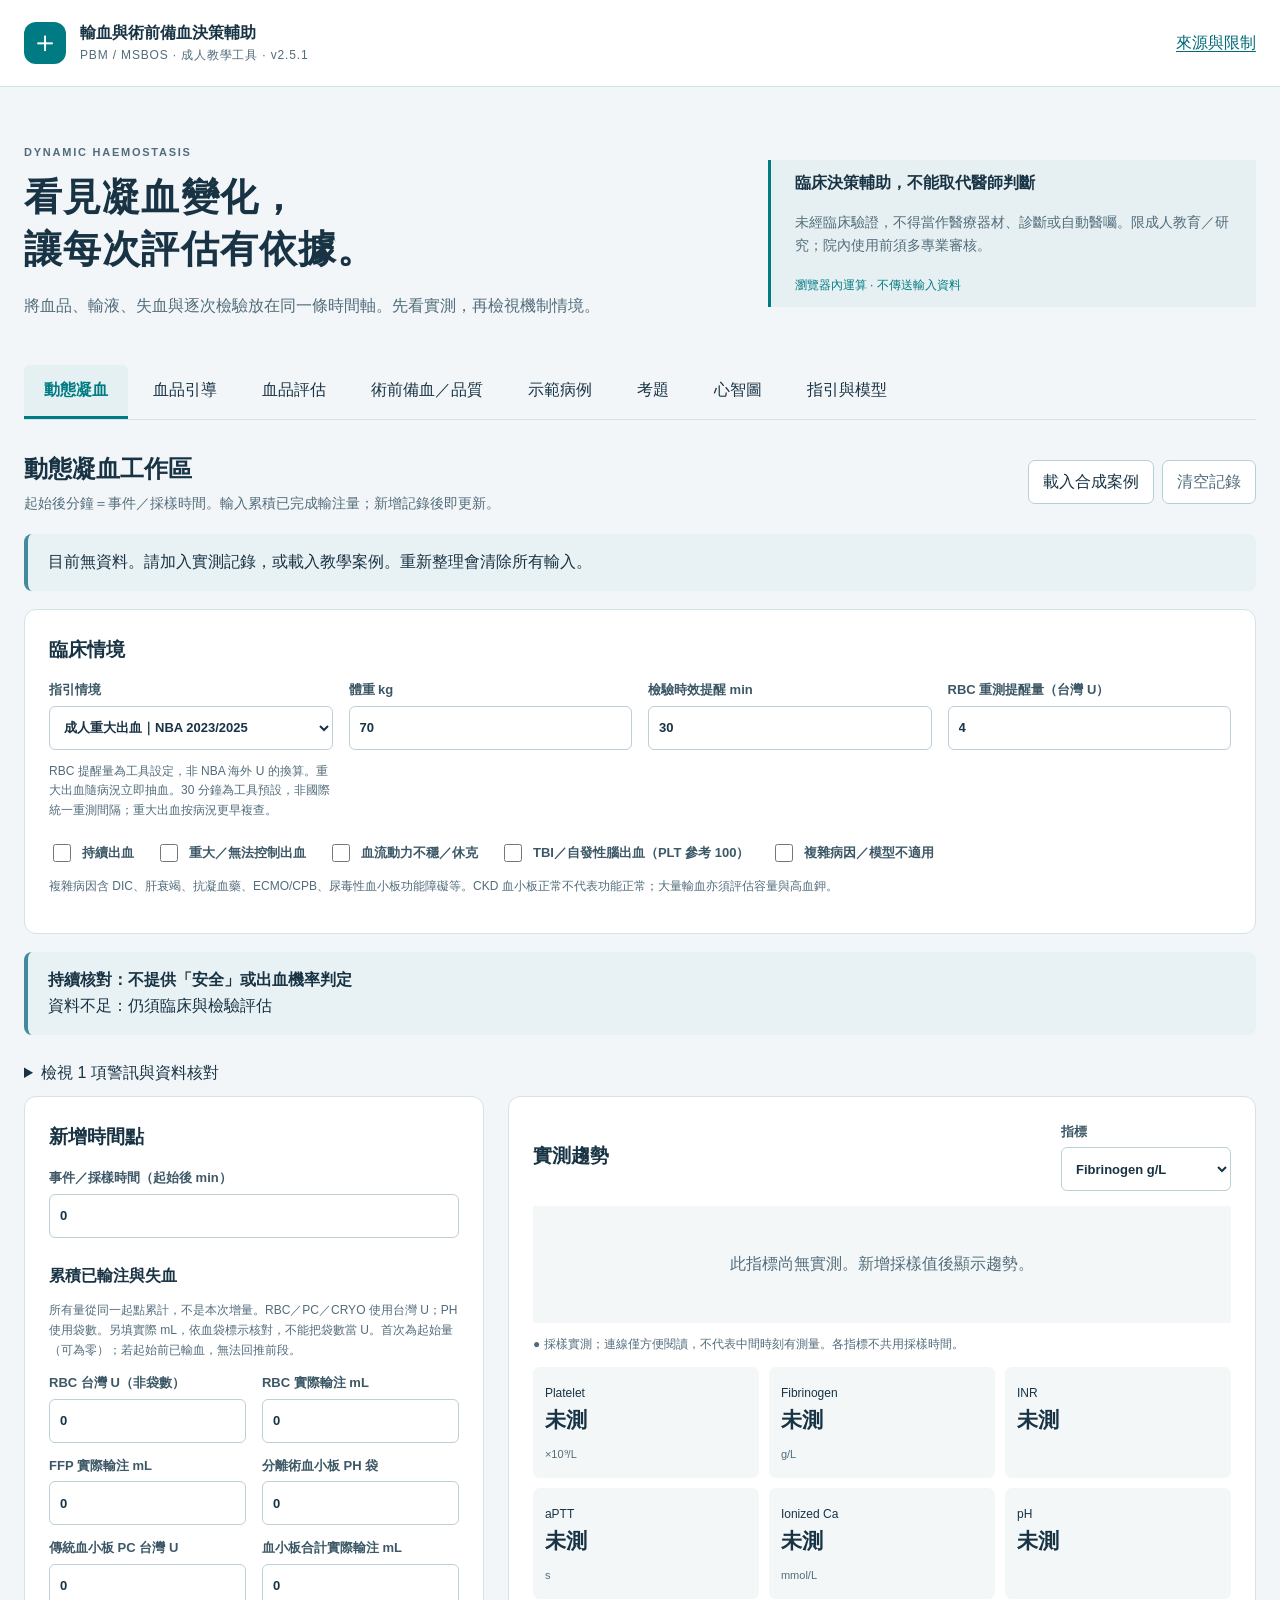
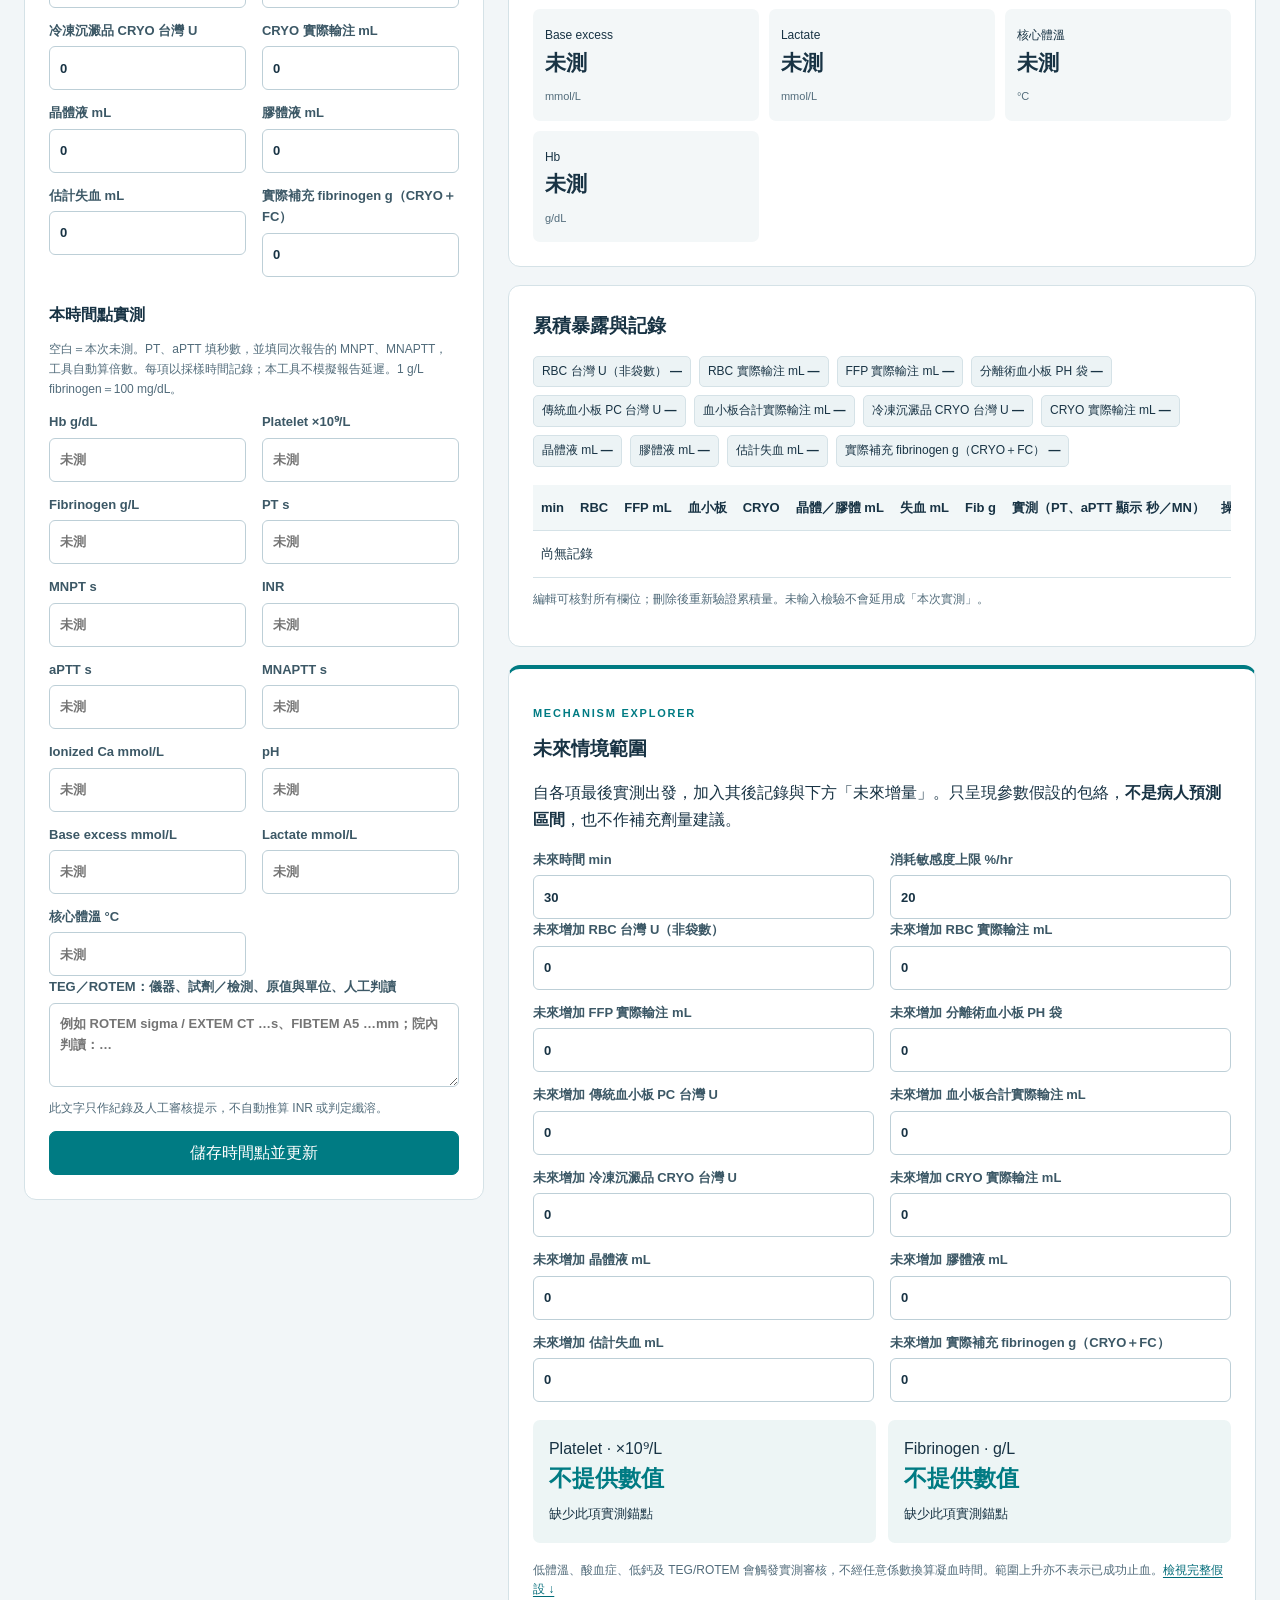
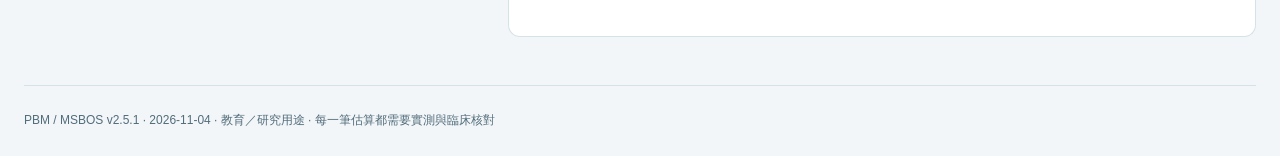
==== commit c5fb6d8e: "v2.5.1: enter PT and aPTT in seconds with MNPT and MNAPTT The user's hospital reports seconds plus t" ====
--- a/index.html
+++ b/index.html
@@ -1,8 +1,8 @@
-<!doctype html><html lang="zh-Hant"><head><meta charset="utf-8"><meta name="viewport" content="width=device-width,initial-scale=1"><meta name="referrer" content="no-referrer"><meta name="description" content="成人輸血與術前備血教學，實測凝血趨勢與具明確假設的情境模擬。"><title>輸血與術前備血決策輔助｜動態凝血</title><link rel="icon" href="data:image/svg+xml,%3Csvg xmlns='http://www.w3.org/2000/svg' viewBox='0 0 32 32'%3E%3Crect width='32' height='32' rx='7' fill='%23007b83'/%3E%3Cpath d='M13 7h6v6h6v6h-6v6h-6v-6H7v-6h6z' fill='%23fff'/%3E%3C/svg%3E"><style>:root{--ink:#183344;--muted:#526c7b;--teal:#007b83;--line:#d5e2e7;--bg:#f2f6f8;--red:#ad3040;--amber:#8c5c16}*{box-sizing:border-box}body{margin:0;background:var(--bg);color:var(--ink);font:16px/1.65 -apple-system,BlinkMacSystemFont,"PingFang TC","Microsoft JhengHei",sans-serif}header{background:#fff;border-bottom:1px solid var(--line);padding:20px max(24px,calc((100vw - 1280px)/2));display:flex;justify-content:space-between;align-items:center;gap:20px}.brand{display:flex;gap:14px;align-items:center}.brand small{display:block;font-size:12px;letter-spacing:.07em;color:var(--muted)}.cross{background:var(--teal);color:white;width:42px;height:42px;text-align:center;font-size:30px;line-height:40px;border-radius:12px}a{color:#006b78;text-underline-offset:3px}main{max-width:1328px;padding:0 24px;margin:auto}.intro{display:grid;grid-template-columns:1.4fr 1fr;gap:60px;padding:45px 0 30px}.intro h1{font-size:38px;line-height:1.35;letter-spacing:.03em;margin:10px 0 18px}.intro p{color:var(--muted);max-width:650px}.intro aside{border-left:3px solid var(--teal);padding:10px 24px;align-self:center;background:#e6f0f2}.intro aside p{font-size:14px}.eyebrow{font-size:11px;letter-spacing:.16em;color:var(--teal);font-weight:750}.tag{font-size:12px;color:var(--teal)}nav{display:flex;gap:5px;border-bottom:1px solid var(--line);margin-bottom:25px;overflow:auto}button,input,select,textarea{font:inherit}button{cursor:pointer;border:1px solid #b8ced6;background:white;border-radius:7px;padding:8px 14px;color:var(--ink);min-height:44px}button:hover{background:#e5f0f3}button.primary{background:var(--teal);border-color:var(--teal);color:white;width:100%}.quiet{color:var(--muted)}.tab{border:0;border-radius:6px 6px 0 0;background:transparent;white-space:nowrap;padding:12px 20px;border-bottom:3px solid transparent}.tab.active{border-bottom-color:var(--teal);color:var(--teal);font-weight:700;background:#e5f0f2}h2{font-size:24px;margin:4px 0}h3{font-size:19px;margin:0 0 14px}h4{margin:25px 0 8px}.section-title{display:flex;justify-content:space-between;gap:16px;align-items:center;margin-bottom:15px}.section-title p{margin:4px 0;color:var(--muted);font-size:14px}.section-title h3{margin:0}.actions{display:flex;gap:8px;flex-shrink:0}.panel{background:#fff;border:1px solid var(--line);border-radius:12px;padding:24px;margin:18px 0;min-width:0}.grid{display:grid;gap:12px 16px}.four{grid-template-columns:repeat(4,minmax(0,1fr))}.two{grid-template-columns:repeat(2,minmax(0,1fr))}label{display:block;font-size:13px;font-weight:650;color:#3c5866}input:not([type=checkbox]),select,textarea{display:block;width:100%;min-width:0;border:1px solid #bdcfd7;border-radius:6px;padding:9px 10px;background:#fff;color:var(--ink);margin:5px 0 0;min-height:44px}textarea{resize:vertical}.checks{display:flex;gap:12px 22px;flex-wrap:wrap;margin:20px 0 8px}.checks label{display:flex;align-items:center;gap:8px}.checks input{accent-color:var(--teal);width:18px;height:18px}.hint{color:var(--muted);font-size:12px;font-weight:400}.notice{background:#e8f1f4;padding:15px 20px;border-radius:8px;border-left:4px solid #438b9c;margin:15px 0}.notice.danger{border-color:var(--red);background:#fff0f1}.notice b{display:block}.signal{border-left:3px solid #d3a15f;padding:10px 14px;margin:8px 0;background:#fbf7ef;font-size:14px}.signal.urgent{border-color:var(--red);background:#fff1f2}.workspace{display:grid;grid-template-columns:minmax(300px,.83fr) minmax(0,1.35fr);gap:24px}.workspace .panel:first-child{margin-top:0}.right{min-width:0}.metrics{display:grid;grid-template-columns:repeat(3,minmax(0,1fr));gap:10px}.metric{padding:12px;background:#f3f7f8;border-radius:7px}.metric strong{display:block;font-size:21px;font-family:ui-monospace,monospace}.metric small{font-size:11px;color:var(--muted)}.metric span{font-size:12px}.totals{display:flex;gap:8px;flex-wrap:wrap;font-size:12px;margin-bottom:18px}.totals span{background:#ecf3f5;border:1px solid var(--line);padding:5px 8px;border-radius:5px}.scroll{overflow:auto;max-width:100%}table{border-collapse:collapse;width:100%;font-size:13px}th,td{text-align:left;padding:12px 8px;border-bottom:1px solid var(--line);vertical-align:top}th{background:#f2f7f8;white-space:nowrap}td button{font-size:12px;padding:4px 8px}.scenario{border-top:4px solid var(--teal)}.range{display:grid;grid-template-columns:1fr 1fr;gap:12px;margin:18px 0}.range div{background:#edf5f5;padding:16px;border-radius:7px}.range strong{font-size:23px;display:block;font-family:ui-monospace,monospace;color:var(--teal)}.error{color:var(--red);font-weight:650;margin:12px 0}svg{display:block;width:100%;height:auto;max-height:260px}.chart-empty{padding:45px 15px;text-align:center;background:#f3f7f8;color:var(--muted)}.danger-title{color:var(--red)}footer{font-size:12px;color:var(--muted);border-top:1px solid var(--line);padding:25px 0;margin-top:30px}button:focus-visible,input:focus-visible,select:focus-visible,textarea:focus-visible,a:focus-visible{outline:3px solid #009ba3;outline-offset:3px}[hidden]{display:none!important}ul{padding-left:22px}li{margin:8px 0}#sources td{min-width:170px}#sources td:nth-child(2){min-width:280px}#qualityResult{margin-top:15px}.pane{scroll-margin-top:20px}.metric.flag{background:#fff0f1;box-shadow:inset 3px 0 0 var(--red)}.metric.flag strong{color:var(--red)}.ok{color:var(--teal);font-size:13px;margin:0 0 12px}.ok:empty,.error:empty{display:none}td.labs{min-width:230px}td.labs small{display:block;color:var(--muted);margin-top:4px}td.ops{white-space:nowrap}details>summary{cursor:pointer;min-height:44px;padding:10px 0}details.records>summary h3{display:inline;margin:0}#qualityForm>button{margin-top:14px}.sched{max-height:620px;margin-top:14px}.sched th{position:sticky;top:0;z-index:1}.sched th:nth-child(n+3):not(:last-child),.sched td.src{text-align:center;white-space:normal;min-width:58px}.sched td.src{font-family:ui-monospace,monospace}.sched td small{display:block;color:var(--muted);font-size:11px}.sched td b{font-size:15px}.sched td.rec{background:#edf5f5;min-width:128px}.sched td.rec.cm b{color:var(--teal)}.sched td.rec.few b{color:var(--muted);font-weight:500}.differ{display:block;font-style:normal;color:var(--amber);font-size:11px;margin-top:2px}.tag-pill{font-size:12px;background:#e5f0f2;color:var(--teal);padding:3px 9px;border-radius:99px;white-space:nowrap}.primary-inline{background:var(--teal);border-color:var(--teal);color:#fff}.primary-inline:hover{background:#00666d}.case details{margin-top:10px}.case-step{margin:10px 0;font-size:15px}.case-step b{display:block}.quiz-bar{display:flex;flex-wrap:wrap;gap:12px;justify-content:space-between;align-items:center;margin:14px 0}.quiz-bar button.active{background:var(--teal);border-color:var(--teal);color:#fff}.quiz-head{margin:0 0 8px;font-size:13px;color:var(--muted)}.quiz-opts{display:grid;grid-template-columns:repeat(2,minmax(0,1fr));gap:8px}.quiz-opts button{text-align:left}.quiz-opts button:disabled{cursor:default;color:var(--ink);opacity:1}.quiz-opts button.right{background:#e3f4ea;border-color:#2e7d4f;font-weight:700}.quiz-opts button.wrong{background:#fff0f1;border-color:var(--red)}.signal.good{border-color:#2e7d4f;background:#eef8f2}.mm-root{display:inline-block;background:var(--teal);color:#fff;font-weight:700;padding:8px 16px;border-radius:8px;margin:6px 0 14px}.mm-top{display:flex;flex-wrap:wrap;gap:10px;justify-content:space-between;align-items:center;margin-bottom:14px}.mm-top .mm-root{margin:0}.mm-tree{display:grid;grid-template-columns:repeat(auto-fit,minmax(320px,1fr));gap:14px;align-items:start}.mm-branch{background:#fff;border:1px solid var(--line);border-left:5px solid var(--mm);border-radius:10px;padding:16px 18px}.mm-branch h3{margin:0}.mm-head{display:flex;width:100%;justify-content:space-between;align-items:center;gap:10px;border:0;background:none;padding:0;color:var(--mm);font-weight:700;text-align:left}.mm-head:hover{background:none}.mm-head>span:first-child::before{content:"▾";display:inline-block;width:1.2em;transition:transform .15s}.mm-head[aria-expanded=false]>span:first-child::before{transform:rotate(-90deg)}.mm-count{font-size:12px;font-weight:400;color:var(--muted);white-space:nowrap}.mm-branch ul{margin:8px 0 0;padding-left:18px;font-size:14px}.mm-tag{font-size:11px;color:var(--muted);border:1px solid var(--line);border-radius:4px;padding:0 4px;white-space:nowrap}.guide-grid{display:grid;grid-template-columns:minmax(0,1fr) minmax(0,1fr);gap:20px;align-items:start}.guide-grid>.panel{margin:0}.guide-out{position:sticky;top:12px;max-height:calc(100vh - 24px);overflow:auto;padding-right:4px}.guide-out h3{margin:0 0 10px}.guide-out h3:not(:first-child){margin-top:18px}#guideForm h3{margin-top:20px}#guideForm h3:first-child{margin-top:0}.g-states{display:grid;gap:8px;margin-bottom:14px}.g-states label{display:flex;gap:10px;align-items:center;border:1px solid var(--line);border-radius:8px;padding:10px 12px;min-height:44px;font-size:15px;cursor:pointer}.g-states input[type=radio]{width:18px;height:18px;min-height:0;margin:0;flex:none;accent-color:var(--teal)}.g-states label:has(input:checked){border-color:var(--teal);background:#e5f0f2}.g-actions{margin:8px 0}.g-card{background:#fff;border:1px solid var(--line);border-left:5px solid #9fb2bc;border-radius:9px;padding:12px 14px;margin-bottom:10px}.g-card.give{border-left-color:var(--teal)}.g-card.consider{border-left-color:#c58a2e}.g-card.need{border-left-color:var(--red)}.g-head{display:flex;justify-content:space-between;gap:10px;align-items:center}.g-status{font-size:12px;padding:2px 8px;border-radius:99px;background:#eef2f4;white-space:nowrap}.give .g-status{background:#dcefef;color:#00666d;font-weight:700}.consider .g-status{background:#fbf0dc;color:var(--amber)}.need .g-status{background:#fff0f1;color:var(--red)}.g-card p{margin:5px 0}.g-title{font-size:14px;color:var(--muted)}.g-dose{font-weight:700;font-size:15px}.g-why{font-size:13px}.g-caution{font-size:13px;color:var(--amber)}.g-sources{display:flex;flex-wrap:wrap;gap:4px 12px;font-size:12px;color:var(--muted)}.g-sources b{color:var(--ink)}.linkish{border:0;background:none;color:#006b78;text-decoration:underline;padding:0 0 0 6px;min-height:0;font-size:inherit}@media(max-width:900px){.guide-grid{grid-template-columns:1fr}.guide-out{position:static;max-height:none;overflow:visible}.four{grid-template-columns:repeat(2,minmax(0,1fr))}.workspace{grid-template-columns:1fr}.intro{gap:24px}.intro h1{font-size:30px}.metrics{grid-template-columns:repeat(4,minmax(0,1fr))}}@media(max-width:560px){.quiz-opts{grid-template-columns:1fr}.mm-tree{grid-template-columns:1fr}.sched{max-height:none}.sched thead{display:none}.sched table,.sched tbody{display:block;width:100%}.sched tr{display:grid;grid-template-columns:repeat(4,1fr);gap:2px 6px;border-bottom:2px solid var(--line);padding:8px 0}.sched td{border:0;padding:5px 0;display:block}.sched td:first-child,.sched td.rec,.sched td.ops{grid-column:1/-1}.sched td.rec{padding:8px 10px;border-radius:6px}.sched td.src{min-width:0;text-align:left;font-size:13px}.sched td.src::before{content:attr(data-label);display:block;font-size:10px;line-height:1.3;color:var(--muted);font-family:inherit}main{padding:0 14px}header{padding:15px;align-items:flex-start}header>a{font-size:12px;white-space:nowrap}.brand strong{font-size:14px}.cross{display:none}.intro{display:block;padding:25px 0 15px}.intro h1{font-size:29px}.intro aside{margin-top:22px;padding:15px}.panel{padding:18px;border-radius:9px}.section-title{align-items:flex-start;flex-direction:column}.actions{width:100%;flex-wrap:wrap}.metrics{grid-template-columns:repeat(2,minmax(0,1fr))}.four{grid-template-columns:1fr}.two{gap:12px}.range{grid-template-columns:1fr}.tab{padding:10px 14px;font-size:14px}.checks{gap:12px}.intro p{font-size:14px}h2{font-size:21px}#sources td{font-size:12px}}
+<!doctype html><html lang="zh-Hant"><head><meta charset="utf-8"><meta name="viewport" content="width=device-width,initial-scale=1"><meta name="referrer" content="no-referrer"><meta name="description" content="成人輸血與術前備血教學，實測凝血趨勢與具明確假設的情境模擬。"><title>輸血與術前備血決策輔助｜動態凝血</title><link rel="icon" href="data:image/svg+xml,%3Csvg xmlns='http://www.w3.org/2000/svg' viewBox='0 0 32 32'%3E%3Crect width='32' height='32' rx='7' fill='%23007b83'/%3E%3Cpath d='M13 7h6v6h6v6h-6v6h-6v-6H7v-6h6z' fill='%23fff'/%3E%3C/svg%3E"><style>:root{--ink:#183344;--muted:#526c7b;--teal:#007b83;--line:#d5e2e7;--bg:#f2f6f8;--red:#ad3040;--amber:#8c5c16}*{box-sizing:border-box}body{margin:0;background:var(--bg);color:var(--ink);font:16px/1.65 -apple-system,BlinkMacSystemFont,"PingFang TC","Microsoft JhengHei",sans-serif}header{background:#fff;border-bottom:1px solid var(--line);padding:20px max(24px,calc((100vw - 1280px)/2));display:flex;justify-content:space-between;align-items:center;gap:20px}.brand{display:flex;gap:14px;align-items:center}.brand small{display:block;font-size:12px;letter-spacing:.07em;color:var(--muted)}.cross{background:var(--teal);color:white;width:42px;height:42px;text-align:center;font-size:30px;line-height:40px;border-radius:12px}a{color:#006b78;text-underline-offset:3px}main{max-width:1328px;padding:0 24px;margin:auto}.intro{display:grid;grid-template-columns:1.4fr 1fr;gap:60px;padding:45px 0 30px}.intro h1{font-size:38px;line-height:1.35;letter-spacing:.03em;margin:10px 0 18px}.intro p{color:var(--muted);max-width:650px}.intro aside{border-left:3px solid var(--teal);padding:10px 24px;align-self:center;background:#e6f0f2}.intro aside p{font-size:14px}.eyebrow{font-size:11px;letter-spacing:.16em;color:var(--teal);font-weight:750}.tag{font-size:12px;color:var(--teal)}nav{display:flex;gap:5px;border-bottom:1px solid var(--line);margin-bottom:25px;overflow:auto}button,input,select,textarea{font:inherit}button{cursor:pointer;border:1px solid #b8ced6;background:white;border-radius:7px;padding:8px 14px;color:var(--ink);min-height:44px}button:hover{background:#e5f0f3}button.primary{background:var(--teal);border-color:var(--teal);color:white;width:100%}.quiet{color:var(--muted)}.tab{border:0;border-radius:6px 6px 0 0;background:transparent;white-space:nowrap;padding:12px 20px;border-bottom:3px solid transparent}.tab.active{border-bottom-color:var(--teal);color:var(--teal);font-weight:700;background:#e5f0f2}h2{font-size:24px;margin:4px 0}h3{font-size:19px;margin:0 0 14px}h4{margin:25px 0 8px}.section-title{display:flex;justify-content:space-between;gap:16px;align-items:center;margin-bottom:15px}.section-title p{margin:4px 0;color:var(--muted);font-size:14px}.section-title h3{margin:0}.actions{display:flex;gap:8px;flex-shrink:0}.panel{background:#fff;border:1px solid var(--line);border-radius:12px;padding:24px;margin:18px 0;min-width:0}.grid{display:grid;gap:12px 16px}.four{grid-template-columns:repeat(4,minmax(0,1fr))}.two{grid-template-columns:repeat(2,minmax(0,1fr))}label{display:block;font-size:13px;font-weight:650;color:#3c5866}input:not([type=checkbox]),select,textarea{display:block;width:100%;min-width:0;border:1px solid #bdcfd7;border-radius:6px;padding:9px 10px;background:#fff;color:var(--ink);margin:5px 0 0;min-height:44px}textarea{resize:vertical}.checks{display:flex;gap:12px 22px;flex-wrap:wrap;margin:20px 0 8px}.checks label{display:flex;align-items:center;gap:8px}.checks input{accent-color:var(--teal);width:18px;height:18px}.hint{color:var(--muted);font-size:12px;font-weight:400}.notice{background:#e8f1f4;padding:15px 20px;border-radius:8px;border-left:4px solid #438b9c;margin:15px 0}.notice.danger{border-color:var(--red);background:#fff0f1}.notice b{display:block}.signal{border-left:3px solid #d3a15f;padding:10px 14px;margin:8px 0;background:#fbf7ef;font-size:14px}.signal.urgent{border-color:var(--red);background:#fff1f2}.workspace{display:grid;grid-template-columns:minmax(300px,.83fr) minmax(0,1.35fr);gap:24px}.workspace .panel:first-child{margin-top:0}.right{min-width:0}.metrics{display:grid;grid-template-columns:repeat(3,minmax(0,1fr));gap:10px}.metric{padding:12px;background:#f3f7f8;border-radius:7px}.metric strong{display:block;font-size:21px;font-family:ui-monospace,monospace}.metric small{font-size:11px;color:var(--muted)}.metric span{font-size:12px}.totals{display:flex;gap:8px;flex-wrap:wrap;font-size:12px;margin-bottom:18px}.totals span{background:#ecf3f5;border:1px solid var(--line);padding:5px 8px;border-radius:5px}.scroll{overflow:auto;max-width:100%}table{border-collapse:collapse;width:100%;font-size:13px}th,td{text-align:left;padding:12px 8px;border-bottom:1px solid var(--line);vertical-align:top}th{background:#f2f7f8;white-space:nowrap}td button{font-size:12px;padding:4px 8px}.scenario{border-top:4px solid var(--teal)}.range{display:grid;grid-template-columns:1fr 1fr;gap:12px;margin:18px 0}.range div{background:#edf5f5;padding:16px;border-radius:7px}.range strong{font-size:23px;display:block;font-family:ui-monospace,monospace;color:var(--teal)}.error{color:var(--red);font-weight:650;margin:12px 0}svg{display:block;width:100%;height:auto;max-height:260px}.chart-empty{padding:45px 15px;text-align:center;background:#f3f7f8;color:var(--muted)}.danger-title{color:var(--red)}footer{font-size:12px;color:var(--muted);border-top:1px solid var(--line);padding:25px 0;margin-top:30px}button:focus-visible,input:focus-visible,select:focus-visible,textarea:focus-visible,a:focus-visible{outline:3px solid #009ba3;outline-offset:3px}[hidden]{display:none!important}ul{padding-left:22px}li{margin:8px 0}#sources td{min-width:170px}#sources td:nth-child(2){min-width:280px}#qualityResult{margin-top:15px}.pane{scroll-margin-top:20px}.metric.flag{background:#fff0f1;box-shadow:inset 3px 0 0 var(--red)}.metric.flag strong{color:var(--red)}.ok{color:var(--teal);font-size:13px;margin:0 0 12px}.ok:empty,.error:empty{display:none}td.labs{min-width:230px}td.labs small{display:block;color:var(--muted);margin-top:4px}td.ops{white-space:nowrap}details>summary{cursor:pointer;min-height:44px;padding:10px 0}details.records>summary h3{display:inline;margin:0}#qualityForm>button{margin-top:14px}.sched{max-height:620px;margin-top:14px}.sched th{position:sticky;top:0;z-index:1}.sched th:nth-child(n+3):not(:last-child),.sched td.src{text-align:center;white-space:normal;min-width:58px}.sched td.src{font-family:ui-monospace,monospace}.sched td small{display:block;color:var(--muted);font-size:11px}.sched td b{font-size:15px}.sched td.rec{background:#edf5f5;min-width:128px}.sched td.rec.cm b{color:var(--teal)}.sched td.rec.few b{color:var(--muted);font-weight:500}.differ{display:block;font-style:normal;color:var(--amber);font-size:11px;margin-top:2px}.tag-pill{font-size:12px;background:#e5f0f2;color:var(--teal);padding:3px 9px;border-radius:99px;white-space:nowrap}.primary-inline{background:var(--teal);border-color:var(--teal);color:#fff}.primary-inline:hover{background:#00666d}.case details{margin-top:10px}.case-step{margin:10px 0;font-size:15px}.case-step b{display:block}.quiz-bar{display:flex;flex-wrap:wrap;gap:12px;justify-content:space-between;align-items:center;margin:14px 0}.quiz-bar button.active{background:var(--teal);border-color:var(--teal);color:#fff}.quiz-head{margin:0 0 8px;font-size:13px;color:var(--muted)}.quiz-opts{display:grid;grid-template-columns:repeat(2,minmax(0,1fr));gap:8px}.quiz-opts button{text-align:left}.quiz-opts button:disabled{cursor:default;color:var(--ink);opacity:1}.quiz-opts button.right{background:#e3f4ea;border-color:#2e7d4f;font-weight:700}.quiz-opts button.wrong{background:#fff0f1;border-color:var(--red)}.signal.good{border-color:#2e7d4f;background:#eef8f2}.mm-root{display:inline-block;background:var(--teal);color:#fff;font-weight:700;padding:8px 16px;border-radius:8px;margin:6px 0 14px}.mm-top{display:flex;flex-wrap:wrap;gap:10px;justify-content:space-between;align-items:center;margin-bottom:14px}.mm-top .mm-root{margin:0}.mm-tree{display:grid;grid-template-columns:repeat(auto-fit,minmax(320px,1fr));gap:14px;align-items:start}.mm-branch{background:#fff;border:1px solid var(--line);border-left:5px solid var(--mm);border-radius:10px;padding:16px 18px}.mm-branch h3{margin:0}.mm-head{display:flex;width:100%;justify-content:space-between;align-items:center;gap:10px;border:0;background:none;padding:0;color:var(--mm);font-weight:700;text-align:left}.mm-head:hover{background:none}.mm-head>span:first-child::before{content:"▾";display:inline-block;width:1.2em;transition:transform .15s}.mm-head[aria-expanded=false]>span:first-child::before{transform:rotate(-90deg)}.mm-count{font-size:12px;font-weight:400;color:var(--muted);white-space:nowrap}.mm-branch ul{margin:8px 0 0;padding-left:18px;font-size:14px}.mm-tag{font-size:11px;color:var(--muted);border:1px solid var(--line);border-radius:4px;padding:0 4px;white-space:nowrap}.guide-grid{display:grid;grid-template-columns:minmax(0,1fr) minmax(0,1fr);gap:20px;align-items:start}.guide-grid>.panel{margin:0}.guide-out{position:sticky;top:12px;max-height:calc(100vh - 24px);overflow:auto;padding-right:4px}.guide-out h3{margin:0 0 10px}.guide-out h3:not(:first-child){margin-top:18px}#guideForm h3{margin-top:20px}#guideForm h3:first-child{margin-top:0}.g-states{display:grid;gap:8px;margin-bottom:14px}.g-states label{display:flex;gap:10px;align-items:center;border:1px solid var(--line);border-radius:8px;padding:10px 12px;min-height:44px;font-size:15px;cursor:pointer}.g-states input[type=radio]{width:18px;height:18px;min-height:0;margin:0;flex:none;accent-color:var(--teal)}.g-states label:has(input:checked){border-color:var(--teal);background:#e5f0f2}.g-actions{margin:8px 0}.g-card{background:#fff;border:1px solid var(--line);border-left:5px solid #9fb2bc;border-radius:9px;padding:12px 14px;margin-bottom:10px}.g-card.give{border-left-color:var(--teal)}.g-card.consider{border-left-color:#c58a2e}.g-card.need{border-left-color:var(--red)}.g-head{display:flex;justify-content:space-between;gap:10px;align-items:center}.g-status{font-size:12px;padding:2px 8px;border-radius:99px;background:#eef2f4;white-space:nowrap}.give .g-status{background:#dcefef;color:#00666d;font-weight:700}.consider .g-status{background:#fbf0dc;color:var(--amber)}.need .g-status{background:#fff0f1;color:var(--red)}.g-card p{margin:5px 0}.g-ratio{font-weight:700;color:var(--teal);margin:10px 0 0}.g-ratio:empty{display:none}.g-title{font-size:14px;color:var(--muted)}.g-dose{font-weight:700;font-size:15px}.g-why{font-size:13px}.g-caution{font-size:13px;color:var(--amber)}.g-sources{display:flex;flex-wrap:wrap;gap:4px 12px;font-size:12px;color:var(--muted)}.g-sources b{color:var(--ink)}.linkish{border:0;background:none;color:#006b78;text-decoration:underline;padding:0 0 0 6px;min-height:0;font-size:inherit}@media(max-width:900px){.guide-grid{grid-template-columns:1fr}.guide-out{position:static;max-height:none;overflow:visible}.four{grid-template-columns:repeat(2,minmax(0,1fr))}.workspace{grid-template-columns:1fr}.intro{gap:24px}.intro h1{font-size:30px}.metrics{grid-template-columns:repeat(4,minmax(0,1fr))}}@media(max-width:560px){.quiz-opts{grid-template-columns:1fr}.mm-tree{grid-template-columns:1fr}.sched{max-height:none}.sched thead{display:none}.sched table,.sched tbody{display:block;width:100%}.sched tr{display:grid;grid-template-columns:repeat(4,1fr);gap:2px 6px;border-bottom:2px solid var(--line);padding:8px 0}.sched td{border:0;padding:5px 0;display:block}.sched td:first-child,.sched td.rec,.sched td.ops{grid-column:1/-1}.sched td.rec{padding:8px 10px;border-radius:6px}.sched td.src{min-width:0;text-align:left;font-size:13px}.sched td.src::before{content:attr(data-label);display:block;font-size:10px;line-height:1.3;color:var(--muted);font-family:inherit}main{padding:0 14px}header{padding:15px;align-items:flex-start}header>a{font-size:12px;white-space:nowrap}.brand strong{font-size:14px}.cross{display:none}.intro{display:block;padding:25px 0 15px}.intro h1{font-size:29px}.intro aside{margin-top:22px;padding:15px}.panel{padding:18px;border-radius:9px}.section-title{align-items:flex-start;flex-direction:column}.actions{width:100%;flex-wrap:wrap}.metrics{grid-template-columns:repeat(2,minmax(0,1fr))}.four{grid-template-columns:1fr}.two{gap:12px}.range{grid-template-columns:1fr}.tab{padding:10px 14px;font-size:14px}.checks{gap:12px}.intro p{font-size:14px}h2{font-size:21px}#sources td{font-size:12px}}
 
 .three{grid-template-columns:repeat(3,minmax(0,1fr))}@media(max-width:560px){.three{grid-template-columns:1fr}}
 </style></head><body>
-<header><div class="brand"><span class="cross">＋</span><div><strong>輸血與術前備血決策輔助</strong><small>PBM / MSBOS · 成人教學工具 · v2.5</small></div></div><a href="#sources">來源與限制</a></header>
+<header><div class="brand"><span class="cross">＋</span><div><strong>輸血與術前備血決策輔助</strong><small>PBM / MSBOS · 成人教學工具 · v2.5.1</small></div></div><a href="#sources">來源與限制</a></header>
 <main><div class="intro"><div><p class="eyebrow">DYNAMIC HAEMOSTASIS</p><h1>看見凝血變化，<br>讓每次評估有依據。</h1><p>將血品、輸液、失血與逐次檢驗放在同一條時間軸。先看實測，再檢視機制情境。</p></div><aside><b>臨床決策輔助，不能取代醫師判斷</b><p>未經臨床驗證，不得當作醫療器材、診斷或自動醫囑。限成人教育／研究；院內使用前須多專業審核。</p><span class="tag">瀏覽器內運算 · 不傳送輸入資料</span></aside></div>
 <nav aria-label="功能"><button class="tab active" data-tab="dynamic">動態凝血</button><button class="tab" data-tab="guide">血品引導</button><button class="tab" data-tab="products">血品評估</button><button class="tab" data-tab="msbos">術前備血／品質</button><button class="tab" data-tab="cases">示範病例</button><button class="tab" data-tab="quiz">考題</button><button class="tab" data-tab="map">心智圖</button><button class="tab" data-tab="sources">指引與模型</button></nav>
 <section id="dynamic" class="pane">
@@ -10,21 +10,21 @@
 <div id="mode" class="notice">目前無資料。請加入實測記錄，或載入教學案例。重新整理會清除所有輸入。</div>
 <div class="panel"><h3>臨床情境</h3><div class="grid four"><label>指引情境<select id="context"><option value="nba">成人重大出血｜NBA 2023/2025</option><option value="trauma">創傷｜European 2023</option><option value="peri">一般術中出血｜Anaesthetists 2025</option><option value="obstetric">產科出血｜Anaesthetists 2025</option></select></label><label>體重 kg<input id="weight" type="number" value="70" min="40" max="150"></label><label>檢驗時效提醒 min<input id="stale" type="number" value="30" min="5" max="120"></label><label>RBC 重測提醒量（台灣 U）<input id="repeatTwU" type="number" value="4" min="1" max="20" step="1"></label><div class="hint">RBC 提醒量為工具設定，非 NBA 海外 U 的換算。重大出血隨病況立即抽血。30 分鐘為工具預設，非國際統一重測間隔；重大出血按病況更早複查。</div></div><div class="checks"><label><input id="active" type="checkbox">持續出血</label><label><input id="major" type="checkbox">重大／無法控制出血</label><label><input id="shock" type="checkbox">血流動力不穩／休克</label><label><input id="tbi" type="checkbox">TBI／自發性腦出血（PLT 參考 100）</label><label><input id="complex" type="checkbox">複雜病因／模型不適用</label></div><p class="hint">複雜病因含 DIC、肝衰竭、抗凝血藥、ECMO/CPB、尿毒性血小板功能障礙等。CKD 血小板正常不代表功能正常；大量輸血亦須評估容量與高血鉀。</p></div>
 <div id="risk" role="status" aria-live="polite"></div>
-<div class="workspace"><div><form id="recordForm" class="panel"><div class="section-title"><h3 id="formTitle">新增時間點</h3><button type="button" id="cancelEdit" hidden>取消編輯</button></div><label>事件／採樣時間（起始後 min）<input name="t" type="number" min="0" max="10080" value="0" required></label><h4>累積已輸注與失血</h4><p class="hint">所有量從同一起點累計，不是本次增量。RBC／PC／CRYO 使用台灣 U；PH 使用袋數。另填實際 mL，依血袋標示核對，不能把袋數當 U。首次為起始量（可為零）；若起始前已輸血，無法回推前段。</p><div id="exposureFields" class="grid two"></div><h4>本時間點實測</h4><p class="hint">空白＝本次未測。每項以採樣時間記錄；本工具不模擬報告延遲。1 g/L fibrinogen＝100 mg/dL。</p><div id="labFields" class="grid two"></div><label>TEG／ROTEM：儀器、試劑／檢測、原值與單位、人工判讀<textarea name="vem" rows="3" maxlength="1500" placeholder="例如 ROTEM sigma / EXTEM CT …s、FIBTEM A5 …mm；院內判讀：…"></textarea></label><p class="hint">此文字只作紀錄及人工審核提示，不自動推算 INR 或判定纖溶。</p><div id="formError" class="error" role="alert"></div><div id="formOk" class="ok" role="status"></div><button class="primary" type="submit">儲存時間點並更新</button></form></div>
-<div class="right"><div class="panel"><div class="section-title"><h3>實測趨勢</h3><label>指標<select id="trendMetric"></select></label></div><div id="chart"></div><p class="hint">● 採樣實測；連線僅方便閱讀，不代表中間時刻有測量。各指標不共用採樣時間。</p><div id="latest" class="metrics"></div></div><div class="panel"><h3>累積暴露與記錄</h3><div id="totals" class="totals"></div><div class="scroll" tabindex="0" aria-label="時間序列表"><table><thead><tr><th>min</th><th>RBC</th><th>FFP mL</th><th>血小板</th><th>CRYO</th><th>晶體／膠體 mL</th><th>失血 mL</th><th>Fib g</th><th>實測（PT、aPTT 顯示 值／參考值）</th><th>操作</th></tr></thead><tbody id="history"></tbody></table></div><p class="hint">編輯可核對所有欄位；刪除後重新驗證累積量。未輸入檢驗不會延用成「本次實測」。</p></div>
+<div class="workspace"><div><form id="recordForm" class="panel"><div class="section-title"><h3 id="formTitle">新增時間點</h3><button type="button" id="cancelEdit" hidden>取消編輯</button></div><label>事件／採樣時間（起始後 min）<input name="t" type="number" min="0" max="10080" value="0" required></label><h4>累積已輸注與失血</h4><p class="hint">所有量從同一起點累計，不是本次增量。RBC／PC／CRYO 使用台灣 U；PH 使用袋數。另填實際 mL，依血袋標示核對，不能把袋數當 U。首次為起始量（可為零）；若起始前已輸血，無法回推前段。</p><div id="exposureFields" class="grid two"></div><h4>本時間點實測</h4><p class="hint">空白＝本次未測。PT、aPTT 填秒數，並填同次報告的 MNPT、MNAPTT，工具自動算倍數。每項以採樣時間記錄；本工具不模擬報告延遲。1 g/L fibrinogen＝100 mg/dL。</p><div id="labFields" class="grid two"></div><label>TEG／ROTEM：儀器、試劑／檢測、原值與單位、人工判讀<textarea name="vem" rows="3" maxlength="1500" placeholder="例如 ROTEM sigma / EXTEM CT …s、FIBTEM A5 …mm；院內判讀：…"></textarea></label><p class="hint">此文字只作紀錄及人工審核提示，不自動推算 INR 或判定纖溶。</p><div id="formError" class="error" role="alert"></div><div id="formOk" class="ok" role="status"></div><button class="primary" type="submit">儲存時間點並更新</button></form></div>
+<div class="right"><div class="panel"><div class="section-title"><h3>實測趨勢</h3><label>指標<select id="trendMetric"></select></label></div><div id="chart"></div><p class="hint">● 採樣實測；連線僅方便閱讀，不代表中間時刻有測量。各指標不共用採樣時間。</p><div id="latest" class="metrics"></div></div><div class="panel"><h3>累積暴露與記錄</h3><div id="totals" class="totals"></div><div class="scroll" tabindex="0" aria-label="時間序列表"><table><thead><tr><th>min</th><th>RBC</th><th>FFP mL</th><th>血小板</th><th>CRYO</th><th>晶體／膠體 mL</th><th>失血 mL</th><th>Fib g</th><th>實測（PT、aPTT 顯示 秒／MN）</th><th>操作</th></tr></thead><tbody id="history"></tbody></table></div><p class="hint">編輯可核對所有欄位；刪除後重新驗證累積量。未輸入檢驗不會延用成「本次實測」。</p></div>
 <div class="panel scenario"><p class="eyebrow">MECHANISM EXPLORER</p><h3>未來情境範圍</h3><p>自各項最後實測出發，加入其後記錄與下方「未來增量」。只呈現參數假設的包絡，<b>不是病人預測區間</b>，也不作補充劑量建議。</p><div class="grid two"><label>未來時間 min<input id="horizon" type="number" min="0" max="60" value="30"></label><label>消耗敏感度上限 %/hr<input id="consume" type="number" min="0" max="50" value="20"></label></div><div id="planFields" class="grid two"></div><div id="simulation" aria-live="polite"></div><p class="hint">低體溫、酸血症、低鈣及 TEG/ROTEM 會觸發實測審核，不經任意係數換算凝血時間。範圍上升亦不表示已成功止血。<a href="#model">檢視完整假設 ↓</a></p></div></div></div>
 </section>
-<section id="guide" class="pane" hidden><h2>血品與備血引導</h2><p>依序選擇病人狀況、填入實測值與預計術式，結果會即時列出適合的血品、台灣規格的參考劑量與術前預備血量。</p><div class="notice danger"><b>參考劑量，不是醫囑</b>由醫師依病況決定，並依本院血庫規格與流程核定。重大出血不要等本頁，先啟動大量輸血流程。未經臨床驗證。</div><div class="guide-grid"><form id="guideForm" class="panel" autocomplete="off"><h3>1. 病人現在的狀況</h3><div class="g-states"><label><input type="radio" name="g-state" value="stable" checked>穩定、沒有出血</label><label><input type="radio" name="g-state" value="bleeding">持續出血</label><label><input type="radio" name="g-state" value="major">重大出血／休克</label></div><div class="grid two"><label>情境<select id="g-context"><option value="general">一般</option><option value="trauma">創傷</option><option value="obstetric">產科</option></select></label><label>體重 kg<input id="g-weight" type="number" min="30" max="200" step="any" value="60"></label></div><div data-g-show="stable" class="grid two"><label>RBC 情境<select id="g-rbcCase"><option value="general">一般穩定住院（Hb &lt;7）</option><option value="cardiac">心臟手術（Hb &lt;7.5）</option><option value="cvd">骨科手術／心血管病（Hb &lt;8）</option><option value="ami">急性心肌梗塞（Hb &lt;10，條件性）</option></select></label><label>接下來的處置（血小板參考值）<select id="g-platProc"><option value="none">沒有處置，預防出血（&lt;10）</option><option value="marrow">造血功能不足（&lt;20）</option><option value="line">中心靜脈導管、骨髓切片（&lt;20）</option><option value="lp">腰椎穿刺（&lt;40）</option><option value="major">大手術（&lt;50）</option><option value="epidural">硬膜外導管（&lt;80）</option><option value="neuro">中樞神經、眼球手術（&lt;100）</option></select></label></div><div class="checks"><label data-g-show="stable"><input id="g-symptoms" type="checkbox">貧血症狀或缺血</label><label data-g-show="stable"><input id="g-invasive" type="checkbox">將接受侵襲性處置</label><label data-g-show="bleeding"><input id="g-hemo" type="checkbox">血壓脈搏改變，或失血 &gt;15%</label><label data-g-show="bleeding"><input id="g-neuro" type="checkbox">腦、肺、眼出血或 TBI</label><label data-g-show="bleeding"><input id="g-pltFn" type="checkbox">血小板功能異常</label><label><input id="g-warfarin" type="checkbox">使用 warfarin</label><label><input id="g-liver" type="checkbox">肝病</label><label><input id="g-ttpHit" type="checkbox">TTP／HIT</label><label><input id="g-itp" type="checkbox">ITP</label><label><input id="g-taco" type="checkbox">循環超載風險</label><label><input id="g-complex" type="checkbox">其他複雜病因（DIC、ECMO 等）</label></div><h3>2. 最新實測值</h3><p class="hint">留白表示未測，不會當成正常。</p><div class="actions g-actions"><button type="button" id="guideLoad">帶入動態工作區最新值</button><button type="button" id="guideClear" class="quiet">清空</button></div><p id="guideLoadMsg" class="hint" role="status"></p><div class="grid two"><label>Hb g/dL<input id="g-hb" type="number" step="any" min="0" max="30"></label><label>血小板 ×10⁹/L<input id="g-plt" type="number" step="any" min="0" max="2000"></label><label>Fibrinogen g/L<input id="g-fib" type="number" step="any" min="0" max="20"></label><label>INR<input id="g-inr" type="number" step="any" min="0" max="30"></label><label>PT 倍數（對參考值）<input id="g-ptRatio" type="number" step="any" min="0" max="20"></label><label>aPTT 倍數（對參考值）<input id="g-apttRatio" type="number" step="any" min="0" max="20"></label><label>iCa mmol/L<input id="g-ica" type="number" step="any" min="0" max="3"></label></div><h3>3. 預計接受的術式</h3><label>術式<select id="g-surgery"><option value="">沒有手術／尚未決定</option></select></label><div class="checks"><label><input id="g-antibody" type="checkbox">不規則抗體／配血困難</label><label><input id="g-remoteBank" type="checkbox">血品無法快速取得</label><label><input id="g-redo" type="checkbox">再次手術／預期沾黏</label></div></form><div class="guide-out"><h3>血品建議</h3><div id="guideBanners"></div><div id="guideResult" aria-live="polite"></div><h3>術前預備血量</h3><div id="guidePrep" aria-live="polite"></div></div></div></section><section id="products" class="pane" hidden><h2>血品評估與再評估</h2><p>沿用動態工作區的最新實測與臨床情境。重大出血期間 Hb 可延遲反映失血，不能套穩定病人單一閾值。</p><div class="panel" id="taiwanProducts"><h3>台灣血品規格與單位核對</h3><p>血袋標示與本院血庫資料優先。下列是國內院所公開資料的規格參考，非每袋固定體積或全國統一包裝。查核：2026-11-03。</p><div class="scroll"><table><thead><tr><th>血品</th><th>台灣計量與參考規格</th><th>網站使用方式</th></tr></thead><tbody><tr><td>紅血球濃厚液／減白 RBC</td><td>常規 1 U 以 250 mL 全血製備；減白成品體積參考約 110–185 mL/U。袋標可能為 1 U 或 2 U。</td><td>輸入台灣 U，另記實際輸注 mL；不預設 280 mL/U。</td></tr><tr><td>新鮮冷凍血漿 FFP</td><td>參考 1 U 約 80–140 mL；2 U 約 170–250 mL，依袋標。</td><td>模型採實際 mL；不能一律把一袋視為 1 U 或 250 mL。</td></tr><tr><td>分離術血小板 PH／減白 PH</td><td>1 袋參考約 200–300 mL、約 3×10¹¹ 血小板。</td><td>記袋數與合計實際 mL；PH 1 袋不等於傳統 PC 1 U。</td></tr><tr><td>傳統血小板濃厚液 PC</td><td>1 U 由 250 mL 全血製備；參考約 30–40 mL，含 &gt;2.75×10¹⁰ 血小板。供應需洽血庫。</td><td>另記台灣 U，不硬設 12 U PC＝每袋 PH 的精確含量。</td></tr><tr><td>冷凍沉澱品 CRYO</td><td>參考 2 U 約 20–30 mL；纖維蛋白原有最低含量規格，並非每 U 固定含量。</td><td>分別記台灣 U、實際 mL、血庫核對之 fibrinogen g；不能用最低含量推定實際補充量。</td></tr></tbody></table></div><p class="hint">規格來源：<a href="https://wd.vghtpe.gov.tw/manage/upload/cabfile/f_20230104093058480.pdf" target="_blank" rel="noopener">臺北榮總血液成分使用準則（111-11-24 核定，頁1–2）</a>；<a href="https://www.cych.org.tw/lab/14_%E8%A1%80%E5%BA%AB%E4%BD%9C%E6%A5%AD/bloodbank_FAQ.htm" target="_blank" rel="noopener">嘉基血庫血液成分資料</a>。日期較早的資料僅作產品參考，不作目前國際適應症來源。</p><h4>袋標換算小工具</h4><p class="hint">依手上同規格血袋標示填寫，不預設每袋單位或體積；不同規格須分批計算。結果僅供核對，不會自動填入已完成輸注量。</p><div class="grid three"><label>袋數<input id="twBags" type="number" min="0" step="1"></label><label>袋標：台灣 U／袋<input id="twUnitsPerBag" type="number" min="0" step="any"></label><label>袋標：mL／袋<input id="twMlPerBag" type="number" min="0" step="any"></label></div><div id="twConversion" class="notice" aria-live="polite">請填袋數、每袋台灣 U 及每袋 mL。</div></div><div class="panel"><label>穩定成人 RBC 情境<select id="rbcContext"><option value="general">一般穩定住院成人（Hb &lt;7）</option><option value="cardiac">心臟手術（可採 &lt;7.5）</option><option value="cvd">骨科手術／既有心血管病（可採 &lt;8）</option><option value="ami">急性心肌梗塞（2025 條件性 &lt;10）</option></select></label><div id="rbcResult" class="notice"></div><div id="productSignals"></div><h3>人工確認清單</h3><ul><li>先找出血源並止血，核對病人、血型／不規則抗體、相容性與輸注反應。</li><li>凝血因子不足評估 FFP；低 fibrinogen 評估冷沉澱／濃縮製劑；低血小板或功能障礙需依病因判斷。不能只追求 INR 正常。</li><li>MTP 依本院包組與血品規格啟動；取得檢驗後依止血效果及目標導向調整，不由此模型自動開立。</li><li>補充後重測 CBC、PT/INR、aPTT、fibrinogen、iCa／血氣、核心體溫；需要時由受訓人員判讀 TEG/ROTEM。</li><li>CKD／心衰竭須評估 TACO、高血鉀與速率；腎移植候選者須衡量致敏風險，但不能因此延誤救命輸血。</li></ul><p>依病人狀況選血品與劑量，請用「血品引導」分頁。血品增量與袋數依產品及持續消耗而異。台灣 RBC 1 U 不等同美國常用 1 U，不能保證增加 Hb 1 g/dL。PH 1 袋不等同 PC 1 U；產品含量與規格依本院血庫及袋標確認。</p></div></section>
+<section id="guide" class="pane" hidden><h2>血品與備血引導</h2><p>依序選擇病人狀況、填入實測值與預計術式，結果會即時列出適合的血品、台灣規格的參考劑量與術前預備血量。</p><div class="notice danger"><b>參考劑量，不是醫囑</b>由醫師依病況決定，並依本院血庫規格與流程核定。重大出血不要等本頁，先啟動大量輸血流程。未經臨床驗證。</div><div class="guide-grid"><form id="guideForm" class="panel" autocomplete="off"><h3>1. 病人現在的狀況</h3><div class="g-states"><label><input type="radio" name="g-state" value="stable" checked>穩定、沒有出血</label><label><input type="radio" name="g-state" value="bleeding">持續出血</label><label><input type="radio" name="g-state" value="major">重大出血／休克</label></div><div class="grid two"><label>情境<select id="g-context"><option value="general">一般</option><option value="trauma">創傷</option><option value="obstetric">產科</option></select></label><label>體重 kg<input id="g-weight" type="number" min="30" max="200" step="any" value="60"></label></div><div data-g-show="stable" class="grid two"><label>RBC 情境<select id="g-rbcCase"><option value="general">一般穩定住院（Hb &lt;7）</option><option value="cardiac">心臟手術（Hb &lt;7.5）</option><option value="cvd">骨科手術／心血管病（Hb &lt;8）</option><option value="ami">急性心肌梗塞（Hb &lt;10，條件性）</option></select></label><label>接下來的處置（血小板參考值）<select id="g-platProc"><option value="none">沒有處置，預防出血（&lt;10）</option><option value="marrow">造血功能不足（&lt;20）</option><option value="line">中心靜脈導管、骨髓切片（&lt;20）</option><option value="lp">腰椎穿刺（&lt;40）</option><option value="major">大手術（&lt;50）</option><option value="epidural">硬膜外導管（&lt;80）</option><option value="neuro">中樞神經、眼球手術（&lt;100）</option></select></label></div><div class="checks"><label data-g-show="stable"><input id="g-symptoms" type="checkbox">貧血症狀或缺血</label><label data-g-show="stable"><input id="g-invasive" type="checkbox">將接受侵襲性處置</label><label data-g-show="bleeding"><input id="g-hemo" type="checkbox">血壓脈搏改變，或失血 &gt;15%</label><label data-g-show="bleeding"><input id="g-neuro" type="checkbox">腦、肺、眼出血或 TBI</label><label data-g-show="bleeding"><input id="g-pltFn" type="checkbox">血小板功能異常</label><label><input id="g-warfarin" type="checkbox">使用 warfarin</label><label><input id="g-liver" type="checkbox">肝病</label><label><input id="g-ttpHit" type="checkbox">TTP／HIT</label><label><input id="g-itp" type="checkbox">ITP</label><label><input id="g-taco" type="checkbox">循環超載風險</label><label><input id="g-complex" type="checkbox">其他複雜病因（DIC、ECMO 等）</label></div><h3>2. 最新實測值</h3><p class="hint">留白表示未測，不會當成正常。</p><div class="actions g-actions"><button type="button" id="guideLoad">帶入動態工作區最新值</button><button type="button" id="guideClear" class="quiet">清空</button></div><p id="guideLoadMsg" class="hint" role="status"></p><div class="grid two"><label>Hb g/dL<input id="g-hb" type="number" step="any" min="0" max="30"></label><label>血小板 ×10⁹/L<input id="g-plt" type="number" step="any" min="0" max="2000"></label><label>Fibrinogen g/L<input id="g-fib" type="number" step="any" min="0" max="20"></label><label>INR<input id="g-inr" type="number" step="any" min="0" max="30"></label><label>PT 秒<input id="g-pt" type="number" step="any" min="0" max="300"></label><label>MNPT 秒<input id="g-mnpt" type="number" step="any" min="0" max="100"></label><label>aPTT 秒<input id="g-aptt" type="number" step="any" min="0" max="500"></label><label>MNAPTT 秒<input id="g-mnaptt" type="number" step="any" min="0" max="200"></label><label>iCa mmol/L<input id="g-ica" type="number" step="any" min="0" max="3"></label></div><p id="g-ratio" class="g-ratio" role="status"></p><p class="hint">倍數＝秒數 ÷ 同一份報告的 MNPT 或 MNAPTT，由工具計算。NBA 原文以參考值上限（ULN）為分母；MN 較低，判讀會比 ULN 早提示。</p><h3>3. 預計接受的術式</h3><label>術式<select id="g-surgery"><option value="">沒有手術／尚未決定</option></select></label><div class="checks"><label><input id="g-antibody" type="checkbox">不規則抗體／配血困難</label><label><input id="g-remoteBank" type="checkbox">血品無法快速取得</label><label><input id="g-redo" type="checkbox">再次手術／預期沾黏</label></div></form><div class="guide-out"><h3>血品建議</h3><div id="guideBanners"></div><div id="guideResult" aria-live="polite"></div><h3>術前預備血量</h3><div id="guidePrep" aria-live="polite"></div></div></div></section><section id="products" class="pane" hidden><h2>血品評估與再評估</h2><p>沿用動態工作區的最新實測與臨床情境。重大出血期間 Hb 可延遲反映失血，不能套穩定病人單一閾值。</p><div class="panel" id="taiwanProducts"><h3>台灣血品規格與單位核對</h3><p>血袋標示與本院血庫資料優先。下列是國內院所公開資料的規格參考，非每袋固定體積或全國統一包裝。查核：2026-11-03。</p><div class="scroll"><table><thead><tr><th>血品</th><th>台灣計量與參考規格</th><th>網站使用方式</th></tr></thead><tbody><tr><td>紅血球濃厚液／減白 RBC</td><td>常規 1 U 以 250 mL 全血製備；減白成品體積參考約 110–185 mL/U。袋標可能為 1 U 或 2 U。</td><td>輸入台灣 U，另記實際輸注 mL；不預設 280 mL/U。</td></tr><tr><td>新鮮冷凍血漿 FFP</td><td>參考 1 U 約 80–140 mL；2 U 約 170–250 mL，依袋標。</td><td>模型採實際 mL；不能一律把一袋視為 1 U 或 250 mL。</td></tr><tr><td>分離術血小板 PH／減白 PH</td><td>1 袋參考約 200–300 mL、約 3×10¹¹ 血小板。</td><td>記袋數與合計實際 mL；PH 1 袋不等於傳統 PC 1 U。</td></tr><tr><td>傳統血小板濃厚液 PC</td><td>1 U 由 250 mL 全血製備；參考約 30–40 mL，含 &gt;2.75×10¹⁰ 血小板。供應需洽血庫。</td><td>另記台灣 U，不硬設 12 U PC＝每袋 PH 的精確含量。</td></tr><tr><td>冷凍沉澱品 CRYO</td><td>參考 2 U 約 20–30 mL；纖維蛋白原有最低含量規格，並非每 U 固定含量。</td><td>分別記台灣 U、實際 mL、血庫核對之 fibrinogen g；不能用最低含量推定實際補充量。</td></tr></tbody></table></div><p class="hint">規格來源：<a href="https://wd.vghtpe.gov.tw/manage/upload/cabfile/f_20230104093058480.pdf" target="_blank" rel="noopener">臺北榮總血液成分使用準則（111-11-24 核定，頁1–2）</a>；<a href="https://www.cych.org.tw/lab/14_%E8%A1%80%E5%BA%AB%E4%BD%9C%E6%A5%AD/bloodbank_FAQ.htm" target="_blank" rel="noopener">嘉基血庫血液成分資料</a>。日期較早的資料僅作產品參考，不作目前國際適應症來源。</p><h4>袋標換算小工具</h4><p class="hint">依手上同規格血袋標示填寫，不預設每袋單位或體積；不同規格須分批計算。結果僅供核對，不會自動填入已完成輸注量。</p><div class="grid three"><label>袋數<input id="twBags" type="number" min="0" step="1"></label><label>袋標：台灣 U／袋<input id="twUnitsPerBag" type="number" min="0" step="any"></label><label>袋標：mL／袋<input id="twMlPerBag" type="number" min="0" step="any"></label></div><div id="twConversion" class="notice" aria-live="polite">請填袋數、每袋台灣 U 及每袋 mL。</div></div><div class="panel"><label>穩定成人 RBC 情境<select id="rbcContext"><option value="general">一般穩定住院成人（Hb &lt;7）</option><option value="cardiac">心臟手術（可採 &lt;7.5）</option><option value="cvd">骨科手術／既有心血管病（可採 &lt;8）</option><option value="ami">急性心肌梗塞（2025 條件性 &lt;10）</option></select></label><div id="rbcResult" class="notice"></div><div id="productSignals"></div><h3>人工確認清單</h3><ul><li>先找出血源並止血，核對病人、血型／不規則抗體、相容性與輸注反應。</li><li>凝血因子不足評估 FFP；低 fibrinogen 評估冷沉澱／濃縮製劑；低血小板或功能障礙需依病因判斷。不能只追求 INR 正常。</li><li>MTP 依本院包組與血品規格啟動；取得檢驗後依止血效果及目標導向調整，不由此模型自動開立。</li><li>補充後重測 CBC、PT/INR、aPTT、fibrinogen、iCa／血氣、核心體溫；需要時由受訓人員判讀 TEG/ROTEM。</li><li>CKD／心衰竭須評估 TACO、高血鉀與速率；腎移植候選者須衡量致敏風險，但不能因此延誤救命輸血。</li></ul><p>依病人狀況選血品與劑量，請用「血品引導」分頁。血品增量與袋數依產品及持續消耗而異。台灣 RBC 1 U 不等同美國常用 1 U，不能保證增加 Hb 1 g/dL。PH 1 袋不等同 PC 1 U；產品含量與規格依本院血庫及袋標確認。</p></div></section>
 <section id="msbos" class="pane" hidden><h2>術前備血與品質工作表</h2><div class="notice danger"><b>建議值是本工具綜整，不是權威機構建議</b>查無國際權威機構公布通用的術式備血量；下表 8 份皆為單一醫院或醫療體系的表。建議值未經院內資料驗證，須由輸血委員會核定後才能使用，不是醫囑。</div><div class="panel"><div class="section-title"><h3>術式備血比對與建議</h3><span id="schedCount" class="hint" role="status"></span></div><div class="grid two"><label>搜尋術式（中英文）<input id="schedQuery" type="search" placeholder="例如 全膝、Whipple、CABG"></label><label>科別<select id="schedCat"><option value="">全部科別</option></select></label></div><div class="scroll sched" tabindex="0" aria-label="術式備血比對表"><table><thead><tr><th>術式</th><th>建議（台灣 U）</th><th>Hopkins 2025</th><th>UPMC 2022</th><th>Toledo 2026</th><th>N Bristol 2018</th><th>Worcs 2024</th><th>HTAA 2025</th><th>ISBT 範例</th><th>UKMMC 2019</th><th>操作</th></tr></thead><tbody id="schedBody"></tbody></table></div><p class="hint"><b>建議值規則：</b>取有列該術式之來源的中位數，T&amp;S 與「無」算 0、範圍取中點；中位數為 0 建議 T&amp;S，否則進位成整袋後換算台灣 U；少於 3 份來源不給值。各來源權重相同，未加權；英國與馬來西亞各有 2 份。<b>來源欄為原表單位</b>（海外 U 或 pint），視為一次 450–500 mL 捐血，約等於台灣一袋 2 U。此換算為工具假設，只用於本欄比較；實際開單依本院血袋規格與血庫。「無」表示不例行備血，不代表不可能輸血；英國兩院的 G&amp;S 仰賴快速發血流程。</p><p class="hint"><b>使用限制：</b>T&amp;S 建議的前提是抗體篩檢陰性且血品能很快取得，做不到的院區應提高備血。抗體陽性、術前貧血、抗血栓藥物、再次手術或腔鏡轉開腹須個別評估。限成人擇期手術；術式由本工具依名稱配對，各表分類不完全相同，例如 Hopkins 的 Open hip 對應再置換、脊椎融合骨科 4 U、神經外科 2 U。腔鏡或機器手臂版本常低於上表。緊急失血依大量輸血流程，不依此表。</p><ul class="hint"><li><a href="https://anesthesiology.hopkinsmedicine.org/wp-content/uploads/2025/04/Blood-Order-Schedule-Adult-4-10-25.pdf" target="_blank" rel="noopener">Johns Hopkins 成人 Surgical Blood Order Schedule（2025-04-08 更新）</a>，方法見 <a href="https://pmc.ncbi.nlm.nih.gov/articles/PMC4165815/" target="_blank" rel="noopener">Frank 2014</a>。</li><li><a href="https://dam.upmc.com/-/media/upmc/services/south-central-pa/surgery/blood-usage-schedule.pdf?la=en&amp;rev=745bd8bc97b74678ae08e5288a4d4dc7&amp;hash=A7BE524E5D3FF616D438F07B4279723F" target="_blank" rel="noopener">UPMC 賓州中南區</a>（2022 年用血資料；≤5% 不備、5–25% T&amp;S、&gt;25% 配血中位數）。</li><li><a href="https://www.utoledo.edu/policies/utmc/bloodbank/pdfs/3364-108-308.pdf" target="_blank" rel="noopener">University of Toledo Medical Center</a>（2026-07 生效）。</li><li><a href="https://www.nbt.nhs.uk/sites/default/files/%E2%80%8BMaximum%20Surgical%20Blood%20Ordering%20Schedule.pdf" target="_blank" rel="noopener">North Bristol NHS Trust</a>（2018；2020 已到複審期）、<a href="https://apps.worcsacute.nhs.uk/KeyDocumentPortal/Home/DownloadFile/1585" target="_blank" rel="noopener">Worcestershire Acute Hospitals</a>（2024-09 核定）。</li><li><a href="https://portal.appshtaa.moh.gov.my/images/ProfilJabatan/Transfusi/Penerbitan/MSBOS_HTAA.pdf" target="_blank" rel="noopener">馬來西亞 HTAA 第二版（2025）</a>、<a href="https://hctm.ukm.my/makmal/wp-content/uploads/2020/10/2-MSBOS-ed.5.pdf" target="_blank" rel="noopener">UKMMC 第 5 版（2019）</a>：皆為單一醫院，後者修訂自該國國家血液中心指引。</li><li><a href="https://www.isbtweb.org/resource/en-2015-maximal-surgical-blood-ordering-schedule-msbos-pdf.html" target="_blank" rel="noopener">ISBT 網站收錄文件（2015 上架）</a>：教材附錄的單院範例，不是 ISBT 建議。</li></ul></div><details class="panel records"><summary><h3>來源原文查詢（Hopkins、HTAA 共 68 筆）</h3></summary><div class="grid two"><label>術式／關鍵字<input id="surgerySearch" placeholder="例如 腎、瘻管、AVF、TURP、剖腹產"></label><label>科別<select id="specialtyFilter"><option value="">全部科別</option></select></label></div><p class="hint">N／No Sample：該院不例行採檢，不代表不可能輸血；T/S、GSH：血型及抗體篩檢；T/C：交叉配血。本查詢表海外 U、pint／pints 均保留原文，不換算本院 RBC U。部分術式在不同科別／院所有不同方案，請核對來源分類。</p><p id="surgeryCount" role="status"></p><div class="scroll" tabindex="0" aria-label="術式備血參考表" style="max-height:540px"><table><thead><tr><th>科別</th><th>術式</th><th>台灣備血狀態／來源對照</th><th>來源／版本／位置</th><th>選取</th></tr></thead><tbody id="surgeryRows"></tbody></table></div></details><div class="panel"><h3>備血核對</h3><div id="referenceResult" class="notice" aria-live="polite">請從上方表格帶入術式；帶入後仍需另外填寫本院核定備血方案。</div><div class="grid two"><label>術式（不輸入病人身分）<input id="surgery" maxlength="100" placeholder="填寫術式"></label><label>本院核定備血類別<select id="prep"><option value="">尚未核定／待血庫確認</option><option>N：不例行備血</option><option>T&amp;S：血型與抗體篩檢</option><option>T&amp;C：交叉配血</option></select></label><label>本院核定 RBC 備血（台灣 U）<input id="prepUnits" type="number" min="0" max="30" step="1"></label></div><div class="checks"><label><input id="antibody" type="checkbox">不規則抗體／配血困難</label><label><input id="anemia" type="checkbox">貧血／出血風險升高</label></div><div id="prepResult" class="notice"></div><p>手術急迫性、手術醫師預估失血、既有 Hb、血品到位時間及可用血庫資源均須個別評估。N 不等於任何情況都不用輸血。</p></div><form id="qualityForm" class="panel"><h3>同術式、同期間、同族群的用血品質</h3><div class="grid four"><label>手術總人次<input name="cases" type="number" min="0" step="1" required></label><label>交叉配血人次<input name="xm" type="number" min="0" step="1" required></label><label>受血人次<input name="recipients" type="number" min="0" step="1" required></label><label>交叉配血 RBC 台灣 U<input name="cross" type="number" min="0" step="1" required></label><label>實際輸注 RBC 台灣 U<input name="used" type="number" min="0" step="1" required></label></div><button type="submit">計算品質指標</button><div id="qualityResult" role="status"></div><p class="hint">C:T＝配血 U／輸注 U；TP＝受血人次／配血人次；TI＝輸注 U／配血人次（Mead 定義，分母不是手術人次）；利用率＝輸注／配血 U。TI 海外參考 ≥0.5 以海外 U 計，台灣 U 約加倍（工具假設）。常用參考與 1.5×TI 見 <a href="https://pmc.ncbi.nlm.nih.gov/articles/PMC13712241/" target="_blank" rel="noopener">Cureus 2026</a>、<a href="https://pmc.ncbi.nlm.nih.gov/articles/PMC12614691/" target="_blank" rel="noopener">Asian J Transfus Sci 2025</a>，兩者皆為引用原準則的單中心研究，參考值略有差異；紅框僅表示未達常用參考，案例數少時不穩定。急用未交叉配血輸注不應混入此分母，需另案分析。</p></form></section>
 <section id="cases" class="pane" hidden><h2>示範病例</h2><p>8 例依「看狀況、選血品、算劑量、定預備血量」設計。先自己想該給什麼、給多少，再展開分析；「帶入血品引導」會把數值填入引導分頁核對。人物與數值皆為教學虛構。</p><div id="caseList"></div></section><section id="quiz" class="pane" hidden><h2>考題</h2><p>基礎 10 題、高階 10 題，選答後立即顯示解析。作答只留在此分頁，不會儲存。</p><div class="quiz-bar"><div class="actions"><button type="button" data-level="all">全部 20</button><button type="button" data-level="basic">基礎 10</button><button type="button" data-level="adv">高階 10</button><button type="button" id="quizReset" class="quiet">重新作答</button></div><span id="quizScore" role="status"></span></div><div id="quizList"></div></section><section id="map" class="pane" hidden><h2>心智圖</h2><div class="mm-top"><p class="mm-root">輸血與術前備血</p><button type="button" id="mapToggle">全部收合</button></div><div id="mapTree" class="mm-tree"></div><div class="panel"><h3>教學內容來源</h3><ul id="teachSources" class="hint"></ul><p class="hint">教學內容不是醫囑；標籤為依據來源的簡稱，Tool 表示本工具的設定。</p></div></section><section id="sources" class="pane" hidden><h2>指引、閾值與模型邊界</h2><p>文獻查核日期：2026-11-03；NBA 閾值對照 <a href="https://app.magicapp.org/#/guideline/Evqmmn" target="_blank" rel="noopener">MAGICapp v2.0 全文</a>。這是可審核的教學規則，非全面涵蓋所有疾病、用藥及輸血適應症。</p>
-<div class="panel"><h3>情境與來源對照</h3><div class="scroll"><table><thead><tr><th>來源</th><th>本版採用</th><th>限制</th></tr></thead><tbody><tr><td><a href="https://www.blood.gov.au/patient-blood-management-guideline-adults-critical-bleeding" target="_blank" rel="noopener">NBA 成人重大出血 2023／2025 更新</a></td><td>R1–2、GPS2：重複監測；fibrinogen &lt;2.0、INR &gt;1.5、PT/aPTT &gt;1.5×ULN、iCa &lt;1、pH &lt;7.2、BE &lt;–6、乳酸 &gt;4、核心溫度 &lt;35；按海外原規格考慮每 4 U RBC 重測。本版不直接套成台灣 4 U；台灣工作區使用可調的工具提醒量。</td><td>警戒值不是一律輸注門檻。GPS2 未列血小板閾值；NBA 情境的 PLT 50 取自 Association of Anaesthetists 2025，MHP 範本尚未核對。官方頁面現標示修訂審查中；2025 更新含 cryo 規格。</td></tr><tr><td><a href="https://link.springer.com/article/10.1186/s13054-023-04327-7" target="_blank" rel="noopener">European trauma 第六版 2023</a></td><td>R11/26–31：目標導向；重大出血且 fibrinogen ≤1.5 或功能不足評估補充；持續出血 PLT 目標 &gt;50，TBI &gt;100；iCa 維持正常（約 1.1–1.3）。</td><td>創傷情境。PT/aPTT &gt;1.5×正常值；本版創傷模式請輸入院內正常對照值。iCa &lt;0.9 特別危急，不能等到此值才處理。</td></tr><tr><td><a href="https://associationofanaesthetists-publications.onlinelibrary.wiley.com/doi/10.1111/anae.16542" target="_blank" rel="noopener">Association of Anaesthetists 2025</a></td><td>重大出血時：INR &gt;1.5、fibrinogen &lt;1.5（產科 &lt;2.0）、PLT &lt;50（產科 &lt;75）為血品評估參考；TBI、多發創傷或自發性腦出血維持 PLT &gt;100；iCa 目標 &gt;1.0。</td><td>需配合出血與重複檢驗；不可延伸為無出血者之常規預防輸血。</td></tr></tbody></table></div><p>固定比例 MTP 的袋數／成人 platelet 劑量在各國定義不同；本版不自動換算或裁定比例是否足夠。取得實測後依本院方案調整。</p><p><a href="https://www.isbtweb.org/resource/red-blood-cell-transfusion-2023-aabb-international-guidelines.html" target="_blank" rel="noopener">AABB 2023 RBC 指引</a>用於穩定成人；<a href="https://www.aabb.org/news-resources/news/article/2025/08/20/expert-panel-recommends-liberal-transfusion-strategy-for-hospitalized-patients-with-ami" target="_blank" rel="noopener">AABB 2025 AMI</a>為條件性、低確定性建議，需個別權衡。</p><p><a href="https://www.isth.org/page/Published_Guidance" target="_blank" rel="noopener">ISTH 2026 factor concentrates guidance</a>（doi:10.1016/j.jtha.2026.07.030）已在官方清單確認；全文存取受限，未據此新增劑量或宣稱完整符合。台灣仿單、給付與院內 MTP 均待另行核定。</p></div>
+<div class="panel"><h3>情境與來源對照</h3><div class="scroll"><table><thead><tr><th>來源</th><th>本版採用</th><th>限制</th></tr></thead><tbody><tr><td><a href="https://www.blood.gov.au/patient-blood-management-guideline-adults-critical-bleeding" target="_blank" rel="noopener">NBA 成人重大出血 2023／2025 更新</a></td><td>R1–2、GPS2：重複監測；fibrinogen &lt;2.0、INR &gt;1.5、PT/aPTT &gt;1.5×ULN、iCa &lt;1、pH &lt;7.2、BE &lt;–6、乳酸 &gt;4、核心溫度 &lt;35；按海外原規格考慮每 4 U RBC 重測。本版不直接套成台灣 4 U；台灣工作區使用可調的工具提醒量。</td><td>警戒值不是一律輸注門檻。GPS2 未列血小板閾值；NBA 情境的 PLT 50 取自 Association of Anaesthetists 2025，MHP 範本尚未核對。官方頁面現標示修訂審查中；2025 更新含 cryo 規格。</td></tr><tr><td><a href="https://link.springer.com/article/10.1186/s13054-023-04327-7" target="_blank" rel="noopener">European trauma 第六版 2023</a></td><td>R11/26–31：目標導向；重大出血且 fibrinogen ≤1.5 或功能不足評估補充；持續出血 PLT 目標 &gt;50，TBI &gt;100；iCa 維持正常（約 1.1–1.3）。</td><td>創傷情境。PT/aPTT &gt;1.5×正常值；本工具以同次報告的 MNPT、MNAPTT 計算倍數。iCa &lt;0.9 特別危急，不能等到此值才處理。</td></tr><tr><td><a href="https://associationofanaesthetists-publications.onlinelibrary.wiley.com/doi/10.1111/anae.16542" target="_blank" rel="noopener">Association of Anaesthetists 2025</a></td><td>重大出血時：INR &gt;1.5、fibrinogen &lt;1.5（產科 &lt;2.0）、PLT &lt;50（產科 &lt;75）為血品評估參考；TBI、多發創傷或自發性腦出血維持 PLT &gt;100；iCa 目標 &gt;1.0。</td><td>需配合出血與重複檢驗；不可延伸為無出血者之常規預防輸血。</td></tr></tbody></table></div><p>固定比例 MTP 的袋數／成人 platelet 劑量在各國定義不同；本版不自動換算或裁定比例是否足夠。取得實測後依本院方案調整。</p><p><a href="https://www.isbtweb.org/resource/red-blood-cell-transfusion-2023-aabb-international-guidelines.html" target="_blank" rel="noopener">AABB 2023 RBC 指引</a>用於穩定成人；<a href="https://www.aabb.org/news-resources/news/article/2025/08/20/expert-panel-recommends-liberal-transfusion-strategy-for-hospitalized-patients-with-ami" target="_blank" rel="noopener">AABB 2025 AMI</a>為條件性、低確定性建議，需個別權衡。</p><p><a href="https://www.isth.org/page/Published_Guidance" target="_blank" rel="noopener">ISTH 2026 factor concentrates guidance</a>（doi:10.1016/j.jtha.2026.07.030）已在官方清單確認；全文存取受限，未據此新增劑量或宣稱完整符合。台灣仿單、給付與院內 MTP 均待另行核定。</p></div>
 <div class="panel" id="model"><h3>情境模型：機制與未驗證假設</h3><p>本版刻意不用風險分數、事件機率、精確凝血時間或經驗證之名義。每項最後採樣值各自重新錨定，逐區間運算；未來欄位為增量，歷史欄位為累積量。尚未重測的舊值仍標示原時間。</p><ul><li>估計血容量 V＝體重 × 0.06–0.08 L/kg；Hct 假設 0.35–0.45，血漿容積 PV＝V×(1−Hct)。不適用妊娠血容量、極端體型、兒童或大量血容量變化的精確推估。</li><li>區間有效輸入 I＝RBC 實際 L＋FFP 實際 L＋血小板合計實際 L＋CRYO 實際 L＋晶體液 L×0.15–0.40＋膠體液 L。已移除固定 RBC 280 mL/U 與 PH 250 mL/袋假設；缺必要體積時停止外推。膠體液僅作容量近似，未描述直接凝血效應。</li><li>稀釋因子 D＝exp(−min(失血 L,I)/V)×V/[V＋max(0,I−失血 L)]。維持固定參考血容量、均勻混合及近似等容置換；失血而無補液不直接降低濃度，但絕不表示無休克。</li><li>下一值＝前值×D×(1−c)<sup>區間小時</sup>＋假設補充增量。c 範圍 0 至所選上限（預設 20%/hr、可調 0–50），是敏感度假設，不是測得消耗率。</li><li>PLT 增量＝PH 袋數×15–45 ×10⁹/L×70/體重；fibrinogen 增量＝(FFP L×1.5–3 g/L＋實際已補充 fibrinogen g)×0.4–1.0/PV。僅粗略表達回收率差異。PH 每袋以國內常見約 3×10¹¹ 血小板為參考，非保證增量；PC 不自動視為 PH。CRYO 另記台灣 U 與實際 mL，且必須由血庫核對實際纖維蛋白原 g；CRYO 與濃縮製劑 g 勿重複計入。傳統 PC 缺含量核對時停止數值外推。</li><li>補充視為區間末進入，先失血／稀釋後補充；無法刻畫區間內先後順序、尿量、分布、持續流失、免疫破壞、纖溶與內源生成。應將重要輸注與採樣拆成多個時間點。</li><li>枚舉 2⁵ 組參數角點顯示最小／最大，沒有分布校準或臨床驗證，不是 95% 區間，亦不保證包住真值。實際回收可為零，消耗可超出假設。</li><li>錨點後失血 ≥最低估計血容量、淨血管內容量偏差 &gt;30%V、錨點超過 120 min、體重不在 40–150 kg、選擇產科情境或勾選複雜病因：停止數值情境。這些停止條件亦是工具保守設定，非生理硬界線。</li></ul><p><b>PT/INR、aPTT、iCa、pH、體溫與 TEG/ROTEM 不作數值預測。</b>凝血時間與因子濃度非線性，檢驗可能在標準溫度、再鈣化條件下測得，不能充分反映低溫或低鈣在體內的影響。</p></div>
-<div class="panel"><h3>資料、審核與版本狀態</h3><p>不要求姓名、病歷號或身分資料；輸入僅留在此分頁記憶體，無上傳、分析追蹤或自動儲存。請勿輸入可識別病人資料。教學案例完全合成。關閉／重新整理即清除；公開程式庫不含臨床紀錄。</p><p>本版為原附件無法取得後的重建版本；術式表另依 2025 官方來源重建，逐筆保留來源與原規格。所有模型與規則需由血庫、麻醉、急診、相關主治醫師及輸血委員會審核；尚未進行前瞻性或回溯性臨床效度驗證。</p></div></section>
-<footer>PBM / MSBOS v2.5 · 2026-11-03 · 教育／研究用途 · 每一筆估算都需要實測與臨床核對</footer></main><script>/* Deterministic education logic. No patient-specific validated prediction. */
+<div class="panel"><h3>備血文獻</h3><ul><li><a href="https://doi.org/10.1046/j.1537-2995.1976.16476247063.x" target="_blank" rel="noopener">Friedman BA et al. The maximum surgical blood order schedule and surgical blood use in the United States. Transfusion 1976</a>：MSBOS 的奠基文獻（已讀摘要）。</li><li><a href="https://www.aminer.org/pub/630dd93e90e50fcafd04f919/necessity-for-regular-updates-of-the-maximum-surgical-blood-order-schedule-msbos" target="_blank" rel="noopener">Kim et al. Necessity for regular updates of the MSBOS. Korean J Blood Transfus 2022;33:97</a>：96,040 例擇期手術，用血逐年變動，支持定期修訂（僅讀索引摘要）。</li><li><a href="https://doi.org/10.21203/rs.3.rs-9100305/v1" target="_blank" rel="noopener">Chang H et al. 2026（預印本，未經同儕審查）</a>：台灣單一醫學中心 2022 年初次全關節置換 232 人全數術前檢驗，464 U 配血，僅 4 人（1.72%）受血，C:T 58:1；CKD 4–5 期與受血相關（已讀摘要）。</li></ul></div><div class="panel"><h3>資料、審核與版本狀態</h3><p>不要求姓名、病歷號或身分資料；輸入僅留在此分頁記憶體，無上傳、分析追蹤或自動儲存。請勿輸入可識別病人資料。教學案例完全合成。關閉／重新整理即清除；公開程式庫不含臨床紀錄。</p><p>本版為原附件無法取得後的重建版本；術式表另依 2025 官方來源重建，逐筆保留來源與原規格。所有模型與規則需由血庫、麻醉、急診、相關主治醫師及輸血委員會審核；尚未進行前瞻性或回溯性臨床效度驗證。</p></div></section>
+<footer>PBM / MSBOS v2.5.1 · 2026-11-04 · 教育／研究用途 · 每一筆估算都需要實測與臨床核對</footer></main><script>/* Deterministic education logic. No patient-specific validated prediction. */
 const Coag=(()=>{
 'use strict';
 const exposure=['rbc','rbcMl','ffp','plt','pc','pltMl','cryoU','cryoMl','cryst','colloid','loss','fibG'];
-const labs={hb:['Hb','g/dL',0,30],platelet:['Platelet','×10⁹/L',0,2000],fibrinogen:['Fibrinogen','g/L',0,20],pt:['PT','s',1,300],ptNormal:['PT 參考值','s',1,100],inr:['INR','',.1,30],aptt:['aPTT','s',1,500],apttNormal:['aPTT 參考值','s',1,200],ca:['Ionized Ca','mmol/L',0,3],ph:['pH','',6.5,7.8],be:['Base excess','mmol/L',-40,40],lactate:['Lactate','mmol/L',0,40],temp:['核心體溫','°C',25,43]};
+const labs={hb:['Hb','g/dL',0,30],platelet:['Platelet','×10⁹/L',0,2000],fibrinogen:['Fibrinogen','g/L',0,20],pt:['PT','s',1,300],ptNormal:['MNPT','s',1,100],inr:['INR','',.1,30],aptt:['aPTT','s',1,500],apttNormal:['MNAPTT','s',1,200],ca:['Ionized Ca','mmol/L',0,3],ph:['pH','',6.5,7.8],be:['Base excess','mmol/L',-40,40],lactate:['Lactate','mmol/L',0,40],temp:['核心體溫','°C',25,43]};
 const exposureNames={rbc:'RBC',rbcMl:'RBC 實際 mL',ffp:'FFP',plt:'分離術血小板',pc:'傳統血小板',pltMl:'血小板實際 mL',cryoU:'CRYO',cryoMl:'CRYO 實際 mL',cryst:'晶體液',colloid:'膠體液',loss:'失血',fibG:'補充 fibrinogen'};
 // Context reference values; TBI / spontaneous ICH 100 is stated by both European trauma R30 and Anaesthetists 2025.
 const cuts=c=>({fibrinogen:c.context==='nba'||c.context==='obstetric'?2:1.5,platelet:c.tbi?100:c.context==='obstetric'?75:50,inr:1.5,ca:c.context==='trauma'?1.1:1,ph:7.2,be:-6,lactate:4,temp:35});
@@ -44,7 +44,7 @@
 for(const [k,bad,msg]of [['be',L.be&&L.be.value<cut.be,'代謝性酸中毒'],['lactate',L.lactate&&L.lactate.value>cut.lactate,'乳酸升高']])if(bad)add(k,`${labs[k][0]} ${L[k].value} mmol/L（${L[k].t} min 採樣）：${msg}，達 NBA 嚴重生理紊亂數值；評估灌流、休克與病因，不能只靠血品矯正。`,bleeding?'urgent':'review');
 const required=['platelet','fibrinogen','inr','aptt','ca','ph','temp'];const missing=required.filter(k=>!L[k]);if(missing.length)add('missing','資料不足／尚未測量：'+missing.map(k=>labs[k][0]).join('、')+'；不能當作正常。');
 for(const k of required){const l=L[k];if(!l)continue;if(Number.isFinite(c.stale)&&now-l.t>=c.stale)add('stale-'+k,`${labs[k][0]} 採樣距最新時間點（${now} min）${now-l.t} 分鐘：已達工具時效提醒，請核對是否重測。工具不讀取實際時鐘。`);if(last.rbc-l.row.rbc>=(c.repeatTwU??4))add('rbc-'+k,`${labs[k][0]} 採樣後已輸 ${last.rbc-l.row.rbc} 台灣 U RBC：考慮立即重測（工具提醒量；不是 NBA 海外 4 U 的換算）。`,bleeding?'urgent':'review');}
-for(const k of ['pt','aptt'])if(L[k]&&L[k].row[k+'Normal']==null)add('ref-'+k,labs[k][0]+' 缺同次參考值，無法計算倍數；不將秒數直接當比值。');
+for(const k of ['pt','aptt'])if(L[k]&&L[k].row[k+'Normal']==null)add('ref-'+k,labs[k][0]+` 缺同次 ${k==='pt'?'MNPT':'MNAPTT'}，無法計算倍數；不將秒數直接當比值。`);
 if(c.complex)add('complex','複雜病因：DIC、肝衰竭、抗凝血藥、ECMO/CPB、尿毒性血小板功能障礙等需病因評估及專科人工審核；停止數值情境外推。');
 if(last&&((last.rbc>0&&last.rbcMl<=0)||((last.plt>0||last.pc>0)&&last.pltMl<=0)))add('volume','台灣血品已記錄單位／袋數，但缺實際輸注 mL；相關機制模型可能停止，請依血袋標示補齊。');
 const vem=[...rows].reverse().find(r=>r.vem?.trim());if(vem)add('vem',`最近一筆 TEG/ROTEM 紀錄在 ${vem.t} min：`+'依同儀器、同試劑及院內演算法由受訓人員判讀；不套跨平台閾值。');
@@ -318,7 +318,7 @@
 {h:'3. 血小板',c:'#8c5c16',leaves:[{b:'預防',t:'<10；造血功能不足 <20',s:'VGH'},{b:'處置',t:'導管 20、腰穿 40、大手術 50、硬膜外 80、中樞神經 100',s:'AoA'},{b:'出血',t:'<50；產科 <75；腦、肺、眼或 TBI <100',s:'VGH'},{b:'劑量',t:'先 1 袋 PH（約 12 U PC），約升 20–40',s:'VGH'},{b:'慎用',t:'TTP、HIT、ITP',s:'VGH'}]},
 {h:'4. 血漿與反轉',c:'#3f6fa8',leaves:[{b:'適應症',t:'INR 或 PT／aPTT >1.5，且出血或將做侵襲性處置',s:'VGH'},{b:'劑量',t:'FFP 10–20 mL/kg',s:'VGH'},{b:'限制',t:'INR ≤1.85 難以校正；肝病不只看數值',s:'VGH'},{b:'Warfarin',t:'PCC 25–50 IU/kg 優先',s:'NBA'}]},
 {h:'5. Fibrinogen',c:'#5b6f2b',leaves:[{b:'適應症',t:'出血 <1.5、產科 <2.0、創傷 ≤1.5',s:'AoA'},{b:'台灣用量',t:'冷凍沉澱品每 10 kg 2 U，每 U >75 mg',s:'VGH'},{b:'指引目標',t:'3–4 g，依血庫實際含量換算',s:'NBA'},{b:'不要',t:'用 FFP 補低 fibrinogen',s:'EU'}]},
-{h:'6. 術前預備血',c:'#6a4f9c',leaves:[{b:'選術式',t:'不備血、T&S 或配血，8 份來源中位數',s:'Tool'},{b:'提高備血',t:'抗體、Hb <10、血品難取得、凝血異常',s:'Worcs'},{b:'品質回饋',t:'C:T ≤2.5、TP ≥30%、1.5 × TI 試算',s:'Mead'}]},
+{h:'6. 術前預備血',c:'#6a4f9c',leaves:[{b:'選術式',t:'不備血、T&S 或配血，8 份來源中位數',s:'Tool'},{b:'提高備血',t:'抗體、Hb <10、血品難取得、凝血異常',s:'Worcs'},{b:'品質回饋',t:'C:T ≤2–2.5、TP ≥30%、1.5 × TI 試算',s:'Mead'}]},
 {h:'7. 重測與限制',c:'#526c7b',leaves:[{b:'每次輸注後',t:'重測再決定，不一次補足',s:'Tool'},{b:'鈣與體溫',t:'iCa <1 或創傷 <1.1 要補；體溫維持 ≥35',s:'NBA'},{b:'模型停止',t:'缺實際 mL、PC 未核對、產科、複雜病因',s:'Tool'}]}]};
 return{SRC,CASES,QUIZ,MAP};})();
 if(typeof module!=='undefined')module.exports=TEACH;
@@ -327,6 +327,8 @@
 'use strict';
 const C=typeof Coag!=='undefined'?Coag:require('./core.js');
 const ok=v=>Number.isFinite(v);
+// PT and aPTT arrive in seconds with the mean normal of the same report (MNPT, MNAPTT).
+const ratio=(sec,mn)=>ok(sec)&&ok(mn)&&mn>0?sec/mn:null;
 const item=(key,name,status,title,dose,why,src,cautions=[])=>({key,name,status,title,dose,why,src,cautions});
 // VGHTPE 111-11-24: 1 U raises Hb about 0.5 g/dL in a 50-60 kg adult. Scaling by weight beyond that is a tool assumption.
 const hbRisePerU=w=>.5*55/Math.max(ok(w)?w:55,55);
@@ -348,12 +350,12 @@
 if(p.state==='major')return item(...n,'consider','未達參考值，依流程與報告調整','依本院 MTP 包組',`血小板 ${p.plt}，參考值 ${cut} ×10⁹/L。`,['NBA','AoA'],cautions);
 return item(...n,'no','目前不需','—',`血小板 ${p.plt} 未低於 ${cut} ×10⁹/L。數量不代表功能。`,src,cautions);}
 function ffp(p){const n=['ffp','新鮮冷凍血漿'],w=p.weight,mlLo=ok(w)?10*w:null,mlHi=ok(w)?20*w:null,dose=ok(w)?`${mlLo}–${mlHi} mL（10–20 mL/kg），約 ${Math.ceil(mlLo/110)}–${Math.ceil(mlHi/110)} U；每 U 以 110 mL 估，依袋標核對`:'10–20 mL/kg（請填體重）',src=['VGH','AoA'];
-const has=ok(p.inr)||ok(p.ptRatio)||ok(p.apttRatio),high=(ok(p.inr)&&p.inr>1.5)||(ok(p.ptRatio)&&p.ptRatio>1.5)||(ok(p.apttRatio)&&p.apttRatio>1.5);
-const cautions=[];if(p.liver)cautions.push('肝病：傳統凝血檢驗預測出血的能力有限，不要只為矯正數值而輸。');if(ok(p.inr)&&p.inr<=1.85)cautions.push('INR ≤1.85 時，FFP 不太可能明顯校正 INR。');if(p.taco)cautions.push('有循環超載風險：評估容量與速率。');
+const ptR=ratio(p.pt,p.mnpt),apttR=ratio(p.aptt,p.mnaptt),has=ok(p.inr)||ptR!==null||apttR!==null,high=(ok(p.inr)&&p.inr>1.5)||(ptR!==null&&ptR>1.5)||(apttR!==null&&apttR>1.5),noMn=[ok(p.pt)&&ptR===null?'MNPT':null,ok(p.aptt)&&apttR===null?'MNAPTT':null].filter(Boolean);
+const cautions=[];if(noMn.length)cautions.push(`有秒數但缺 ${noMn.join('、')}，該項未計入判斷。`);if(p.liver)cautions.push('肝病：傳統凝血檢驗預測出血的能力有限，不要只為矯正數值而輸。');if(ok(p.inr)&&p.inr<=1.85)cautions.push('INR ≤1.85 時，FFP 不太可能明顯校正 INR。');if(p.taco)cautions.push('有循環超載風險：評估容量與速率。');
 if(p.state==='major'&&!high)return item(...n,'give','依大量輸血流程','每 2 U RBC 至少配 1 U FFP；依本院 MTP','檢驗未回或未達閾值前依比例給予，再依結果調整。',['NBA'],cautions);
-if(!has)return need(n,'沒有 INR 或 PT／aPTT 倍數。');
-if(!high)return item(...n,'no','目前不需','—','INR 與 PT／aPTT 未超過 1.5 倍；FFP 不用於補充白蛋白或容量。',src,cautions);
-if(p.state!=='stable')return item(...n,'give','出血合併凝血延長',dose,'INR >1.5 或 PT／aPTT >1.5 倍合併出血。輸後重測再調整。',['VGH','AoA','EU'],cautions);
+if(!has)return need(n,noMn.length?`有秒數但缺 ${noMn.join('、')}，無法計算倍數。`:'沒有 INR，也沒有 PT、aPTT 秒數。');
+if(!high)return item(...n,'no','目前不需','—',`${ptR!==null?`PT ${ptR.toFixed(2)} 倍、`:''}${apttR!==null?`aPTT ${apttR.toFixed(2)} 倍、`:''}INR ${ok(p.inr)?p.inr:'未測'}，未超過 1.5；FFP 不用於補充白蛋白或容量。`,src,cautions);
+if(p.state!=='stable')return item(...n,'give','出血合併凝血延長',dose,`${ptR!==null?`PT ${ptR.toFixed(2)} 倍、`:''}${apttR!==null?`aPTT ${apttR.toFixed(2)} 倍、`:''}INR ${ok(p.inr)?p.inr:'未測'}，合併出血。輸後重測再調整。`,['VGH','AoA','EU'],cautions);
 if(p.invasive)return item(...n,'consider','將接受侵襲性處置',dose,'凝血因子缺乏且將接受侵襲性診療時可考慮。',['VGH'],cautions);
 return item(...n,'no','沒有出血或處置，不預防性輸注','—','數值異常本身不是輸注理由。請先查病因。',src,cautions);}
 function fib(p){const n=['fib','Fibrinogen 補充'],w=p.weight,uTw=ok(w)?2*Math.ceil(w/10):null,dose=(ok(w)?`冷凍沉澱品 ${uTw} U（每 10 kg 2 U）；每 U 含量 >75 mg，故至少約 ${(uTw*.075).toFixed(2)} g`:'冷凍沉澱品每 10 kg 2 U（請填體重）'),big=p.state==='stable'?'':'；出血指引的目標量為 3–4 g，需依血庫實際含量換算，濃縮製劑請確認院內供應';
@@ -374,10 +376,11 @@
 if(ok(p.hb)&&p.hb<10&&rec.kind==='ts')adjust.push(`術前 Hb ${p.hb} 偏低：考慮至少配血 2 U（1 袋）。北布里斯托對部分術式有類似加訂規則。`);
 if(ok(p.plt)&&p.plt<80)adjust.push(`血小板 ${p.plt}：Worcestershire 視為風險因子，不要減少備血。`);
 if((ok(p.inr)&&p.inr>1.5)||p.warfarin)adjust.push('凝血異常或使用 warfarin：術前先處理，並提高備血警覺。');
+if(row.en==='Total knee replacement'||row.en==='Total hip replacement')adjust.push('台灣單一中心 2022 年初次全關節置換 232 人僅 4 人受血（C:T 58:1，預印本），CKD 4–5 期較常受血；可作院內檢討參考。');
 if(p.redo)adjust.push('再次手術或預期沾黏：參考值可能偏低，由主刀與麻醉評估。');
 if(rec.spread>=2)adjust.push('各來源差異大，須依院內資料裁定。');
 const sources=C.schedSources.filter(k=>row[k]!==null).map(k=>({name:raw[k],value:row[k]}));return{kind:rec.kind,units:rec.units??null,label,n:rec.n,adjust,sources,zh:row.zh};}
-return{products,prep,platCut,hbRisePerU};})();
+return{products,prep,platCut,hbRisePerU,ratio};})();
 if(typeof module!=='undefined')module.exports=Guide;
 </script><script>'use strict';
 (()=>{
@@ -425,7 +428,7 @@
 $('schedBody').onclick=e=>{const b=e.target.closest('button[data-en]');if(!b)return;const r=SCHEDULE.find(x=>x.en===b.dataset.en),rec=Coag.schedRec(r);$('surgery').value=r.zh;$('prep').value='';$('prepUnits').value='';$('referenceResult').innerHTML=`<b>已帶入：${esc(r.zh)}</b>工具綜整建議：${recLabel(rec)}（${rec.n} 份來源，台灣 U）。尚未核定本院備血類別或數量，請另外填寫。<p>貧血、抗體陽性、抗凝血藥、再次或複雜手術、急性出血均需個別評估。</p>`;prep();$('referenceResult').scrollIntoView({behavior:'smooth',block:'center'});};
 function prep(){const cat=$('prep').value,units=Coag.numeric($('prepUnits').value);$('prepResult').textContent=(!$('surgery').value.trim()?'請先指定術式。':!cat?'尚無本院核定 MSBOS：請向血庫／輸血委員會確認。':cat.startsWith('T&C')&&(units==null||!Number.isInteger(units)||units<1||units>30)?'T&C 須填寫本院核定正整數備血量（1–30 U）。':`所填院內方案：${cat}${cat.startsWith('T&C')?'，'+units+' 台灣 U RBC':''}。僅紀錄人工核定方案，不代表網站建議。`)+($('antibody').checked||$('anemia').checked?' 出現例外風險：需提前血庫評估，不可僅照一般術式表。':'');}
 for(const k of ['surgery','prep','prepUnits','antibody','anemia'])$(k).addEventListener('input',prep);
-$('qualityForm').onsubmit=e=>{e.preventDefault();try{const fd=new FormData(e.currentTarget),q=Coag.quality(...['cases','xm','recipients','cross','used'].map(k=>Coag.numeric(fd.get(k))));const tile=(name,v,unit,ref,met)=>`<div class="metric ${v!=null&&met===false?'flag':''}"><span>${name}</span><strong>${v==null?'—':v.toFixed(unit==='%'?1:2)+(unit==='%'?'%':'')}</strong><small>${v==null?'分母為零，無法計算':ref}</small></div>`;$('qualityResult').innerHTML='<div class="metrics">'+tile('C:T 比',q.ct,'','常用參考 ≤2.5',q.ct==null?null:q.ct<=2.5)+tile('輸血機率 TP',q.tp,'%','常用參考 ≥30%',q.tp==null?null:q.tp>=30)+tile('輸血指數 TI',q.ti,'','台灣 U／配血人次；海外參考 ≥0.5，約台灣 ≥1',q.ti==null?null:q.ti>=1)+tile('配血利用率',q.util,'%','輸注 U／配血 U')+tile('全術式輸血率',q.rate,'%','受血／手術人次')+tile('1.5 × TI 試算',q.msbos,'','Mead 準則，台灣 U；須委員會核定')+'</div>';}catch(err){$('qualityResult').innerHTML=`<div class="error">${esc(err.message)}</div>`;}};
+$('qualityForm').onsubmit=e=>{e.preventDefault();try{const fd=new FormData(e.currentTarget),q=Coag.quality(...['cases','xm','recipients','cross','used'].map(k=>Coag.numeric(fd.get(k))));const tile=(name,v,unit,ref,met)=>`<div class="metric ${v!=null&&met===false?'flag':''}"><span>${name}</span><strong>${v==null?'—':v.toFixed(unit==='%'?1:2)+(unit==='%'?'%':'')}</strong><small>${v==null?'分母為零，無法計算':ref}</small></div>`;$('qualityResult').innerHTML='<div class="metrics">'+tile('C:T 比',q.ct,'','常用參考 ≤2–2.5；>2.5 標紅',q.ct==null?null:q.ct<=2.5)+tile('輸血機率 TP',q.tp,'%','常用參考 ≥30%',q.tp==null?null:q.tp>=30)+tile('輸血指數 TI',q.ti,'','台灣 U／配血人次；海外參考 ≥0.5，約台灣 ≥1',q.ti==null?null:q.ti>=1)+tile('配血利用率',q.util,'%','輸注 U／配血 U')+tile('全術式輸血率',q.rate,'%','受血／手術人次')+tile('1.5 × TI 試算',q.msbos,'','Mead 準則，台灣 U；須委員會核定')+'</div>';}catch(err){$('qualityResult').innerHTML=`<div class="error">${esc(err.message)}</div>`;}};
 function twConvert(){const n=Coag.numeric($('twBags').value),u=Coag.numeric($('twUnitsPerBag').value),ml=Coag.numeric($('twMlPerBag').value);$('twConversion').textContent=[n,u,ml].some(x=>x==null||x<0)||!Number.isInteger(n)?'請依袋標填完整的非負數，袋數須為整數。':`${n} 袋＝${n*u} 台灣 U；總體積 ${n*ml} mL（按所填袋標，非通用血品換算）。`;}
 for(const k of ['twBags','twUnitsPerBag','twMlPerBag'])$(k).addEventListener('input',twConvert);
 
@@ -450,14 +453,14 @@
 
 // Guided selection. Inputs stay in the DOM and only the result panel re-renders, so focus is never lost.
 const gv=id=>Coag.numeric($('g-'+id).value),gc=id=>$('g-'+id).checked;
-const guideInput=()=>({state:document.querySelector('input[name=g-state]:checked').value,context:$('g-context').value,weight:gv('weight'),hb:gv('hb'),plt:gv('plt'),fib:gv('fib'),inr:gv('inr'),ptRatio:gv('ptRatio'),apttRatio:gv('apttRatio'),ica:gv('ica'),rbcCase:$('g-rbcCase').value,platProc:$('g-platProc').value,symptoms:gc('symptoms'),hemo:gc('hemo'),neuro:gc('neuro'),pltFn:gc('pltFn'),invasive:gc('invasive'),warfarin:gc('warfarin'),ttpHit:gc('ttpHit'),itp:gc('itp'),liver:gc('liver'),taco:gc('taco'),complex:gc('complex'),antibody:gc('antibody'),remoteBank:gc('remoteBank'),redo:gc('redo')});
+const guideInput=()=>({state:document.querySelector('input[name=g-state]:checked').value,context:$('g-context').value,weight:gv('weight'),hb:gv('hb'),plt:gv('plt'),fib:gv('fib'),inr:gv('inr'),pt:gv('pt'),mnpt:gv('mnpt'),aptt:gv('aptt'),mnaptt:gv('mnaptt'),ica:gv('ica'),rbcCase:$('g-rbcCase').value,platProc:$('g-platProc').value,symptoms:gc('symptoms'),hemo:gc('hemo'),neuro:gc('neuro'),pltFn:gc('pltFn'),invasive:gc('invasive'),warfarin:gc('warfarin'),ttpHit:gc('ttpHit'),itp:gc('itp'),liver:gc('liver'),taco:gc('taco'),complex:gc('complex'),antibody:gc('antibody'),remoteBank:gc('remoteBank'),redo:gc('redo')});
 const statusLabel={give:'符合適應症',consider:'可考慮',no:'目前不需',need:'缺資料'};
 const planValue=v=>Array.isArray(v)?`${v[0]||'T&S'}–${v[1]}`:v==='TS'?'T&S':v==='-'?'不備':v==='conflict'?'T&S／2':v;
-function renderGuide(){const p=guideInput(),stable=p.state==='stable';document.querySelectorAll('[data-g-show]').forEach(el=>el.hidden=el.dataset.gShow==='stable'?!stable:stable);const r=Guide.products(p);$('guideBanners').innerHTML=r.banners.map(b=>`<div class="signal urgent">${esc(b)}</div>`).join('');$('guideResult').innerHTML=r.items.map(i=>`<article class="g-card ${i.status}"><div class="g-head"><b>${esc(i.name)}</b><span class="g-status">${statusLabel[i.status]}</span></div><p class="g-title">${esc(i.title)}</p>${i.dose&&i.dose!=='—'?`<p class="g-dose">${esc(i.dose)}</p>`:''}<p class="g-why">${esc(i.why)}</p>${i.cautions.map(c=>`<p class="g-caution">${esc(c)}</p>`).join('')}${i.src.length?`<p class="hint">依據：${i.src.map(srcLink).join('、')}</p>`:''}</article>`).join('');const row=SCHEDULE.find(x=>x.en===$('g-surgery').value),q=Guide.prep(row,p);$('guidePrep').innerHTML=!q?'<p class="hint">選擇預計術式後顯示預備血量。不開刀可略過。</p>':`<article class="g-card ${q.kind==='cm'?'give':q.kind==='ts'?'consider':'need'}"><div class="g-head"><b>${esc(q.zh)}</b><span class="g-status">${q.n} 份來源</span></div><p class="g-dose">${esc(q.label)}</p>${q.adjust.map(c=>`<p class="g-caution">${esc(c)}</p>`).join('')}<p class="g-sources">${q.sources.map(s=>`<span>${esc(s.name)} <b>${esc(planValue(s.value))}</b></span>`).join('')}</p><p class="hint">來源欄為原表單位（海外 U 或 pint）。建議值為工具綜整，須依本院 MSBOS 與血庫核定。<button type="button" id="guideToMsbos" class="linkish">查看完整比對</button></p></article>`;}
+function renderGuide(){const p=guideInput(),stable=p.state==='stable',show=(sec,mn,name)=>{const r=Guide.ratio(sec,mn);return r!==null?`${name} ${r.toFixed(2)} 倍`:sec!=null?`${name} 待填 MN 值`:'';};$('g-ratio').textContent=[show(p.pt,p.mnpt,'PT'),show(p.aptt,p.mnaptt,'aPTT')].filter(Boolean).join('、');document.querySelectorAll('[data-g-show]').forEach(el=>el.hidden=el.dataset.gShow==='stable'?!stable:stable);const r=Guide.products(p);$('guideBanners').innerHTML=r.banners.map(b=>`<div class="signal urgent">${esc(b)}</div>`).join('');$('guideResult').innerHTML=r.items.map(i=>`<article class="g-card ${i.status}"><div class="g-head"><b>${esc(i.name)}</b><span class="g-status">${statusLabel[i.status]}</span></div><p class="g-title">${esc(i.title)}</p>${i.dose&&i.dose!=='—'?`<p class="g-dose">${esc(i.dose)}</p>`:''}<p class="g-why">${esc(i.why)}</p>${i.cautions.map(c=>`<p class="g-caution">${esc(c)}</p>`).join('')}${i.src.length?`<p class="hint">依據：${i.src.map(srcLink).join('、')}</p>`:''}</article>`).join('');const row=SCHEDULE.find(x=>x.en===$('g-surgery').value),q=Guide.prep(row,p);$('guidePrep').innerHTML=!q?'<p class="hint">選擇預計術式後顯示預備血量。不開刀可略過。</p>':`<article class="g-card ${q.kind==='cm'?'give':q.kind==='ts'?'consider':'need'}"><div class="g-head"><b>${esc(q.zh)}</b><span class="g-status">${q.n} 份來源</span></div><p class="g-dose">${esc(q.label)}</p>${q.adjust.map(c=>`<p class="g-caution">${esc(c)}</p>`).join('')}<p class="g-sources">${q.sources.map(s=>`<span>${esc(s.name)} <b>${esc(planValue(s.value))}</b></span>`).join('')}</p><p class="hint">來源欄為原表單位（海外 U 或 pint）。建議值為工具綜整，須依本院 MSBOS 與血庫核定。<button type="button" id="guideToMsbos" class="linkish">查看完整比對</button></p></article>`;}
 for(const cat of [...new Set(SCHEDULE.map(r=>r.cat))])$('g-surgery').insertAdjacentHTML('beforeend',`<optgroup label="${esc(cat)}">${SCHEDULE.filter(r=>r.cat===cat).map(r=>`<option value="${esc(r.en)}">${esc(r.zh)}</option>`).join('')}</optgroup>`);
 $('guideForm').addEventListener('input',renderGuide);$('guideForm').addEventListener('submit',e=>e.preventDefault());
 $('guidePrep').onclick=e=>{if(e.target.id!=='guideToMsbos')return;const row=SCHEDULE.find(x=>x.en===$('g-surgery').value);$('schedCat').value='';$('schedQuery').value=row.zh;renderSched();showTab('msbos');setHash('msbos');$('msbos').scrollIntoView({behavior:'smooth'});};
-$('guideLoad').onclick=()=>{if(!rows.length){$('guideLoadMsg').textContent='動態工作區目前沒有記錄。';return;}const c=config(),a=Coag.assess(rows,c),L=a.latest,set=(id,v)=>{$('g-'+id).value=v??'';};set('hb',L.hb?.value);set('plt',L.platelet?.value);set('fib',L.fibrinogen?.value);set('inr',L.inr?.value);set('ica',L.ca?.value);set('ptRatio',L.pt&&L.pt.row.ptNormal?(L.pt.value/L.pt.row.ptNormal).toFixed(2):'');set('apttRatio',L.aptt&&L.aptt.row.apttNormal?(L.aptt.value/L.aptt.row.apttNormal).toFixed(2):'');set('weight',c.weight);$('g-neuro').checked=c.tbi;$('g-complex').checked=c.complex;$('g-context').value=c.context==='obstetric'?'obstetric':c.context==='trauma'?'trauma':'general';document.querySelector(`input[name=g-state][value=${c.major||c.shock?'major':c.active?'bleeding':'stable'}]`).checked=true;$('guideLoadMsg').textContent='已帶入各項最新實測，請核對採樣時間。';renderGuide();};
+$('guideLoad').onclick=()=>{if(!rows.length){$('guideLoadMsg').textContent='動態工作區目前沒有記錄。';return;}const c=config(),a=Coag.assess(rows,c),L=a.latest,set=(id,v)=>{$('g-'+id).value=v??'';};set('hb',L.hb?.value);set('plt',L.platelet?.value);set('fib',L.fibrinogen?.value);set('inr',L.inr?.value);set('ica',L.ca?.value);set('pt',L.pt?.value);set('mnpt',L.pt?.row.ptNormal);set('aptt',L.aptt?.value);set('mnaptt',L.aptt?.row.apttNormal);set('weight',c.weight);$('g-neuro').checked=c.tbi;$('g-complex').checked=c.complex;$('g-context').value=c.context==='obstetric'?'obstetric':c.context==='trauma'?'trauma':'general';document.querySelector(`input[name=g-state][value=${c.major||c.shock?'major':c.active?'bleeding':'stable'}]`).checked=true;$('guideLoadMsg').textContent='已帶入各項最新實測，請核對採樣時間。';renderGuide();};
 $('guideClear').onclick=()=>{$('guideForm').reset();$('guideLoadMsg').textContent='';renderGuide();};
 renderSched();prep();render();renderGuide();route();
 })();
